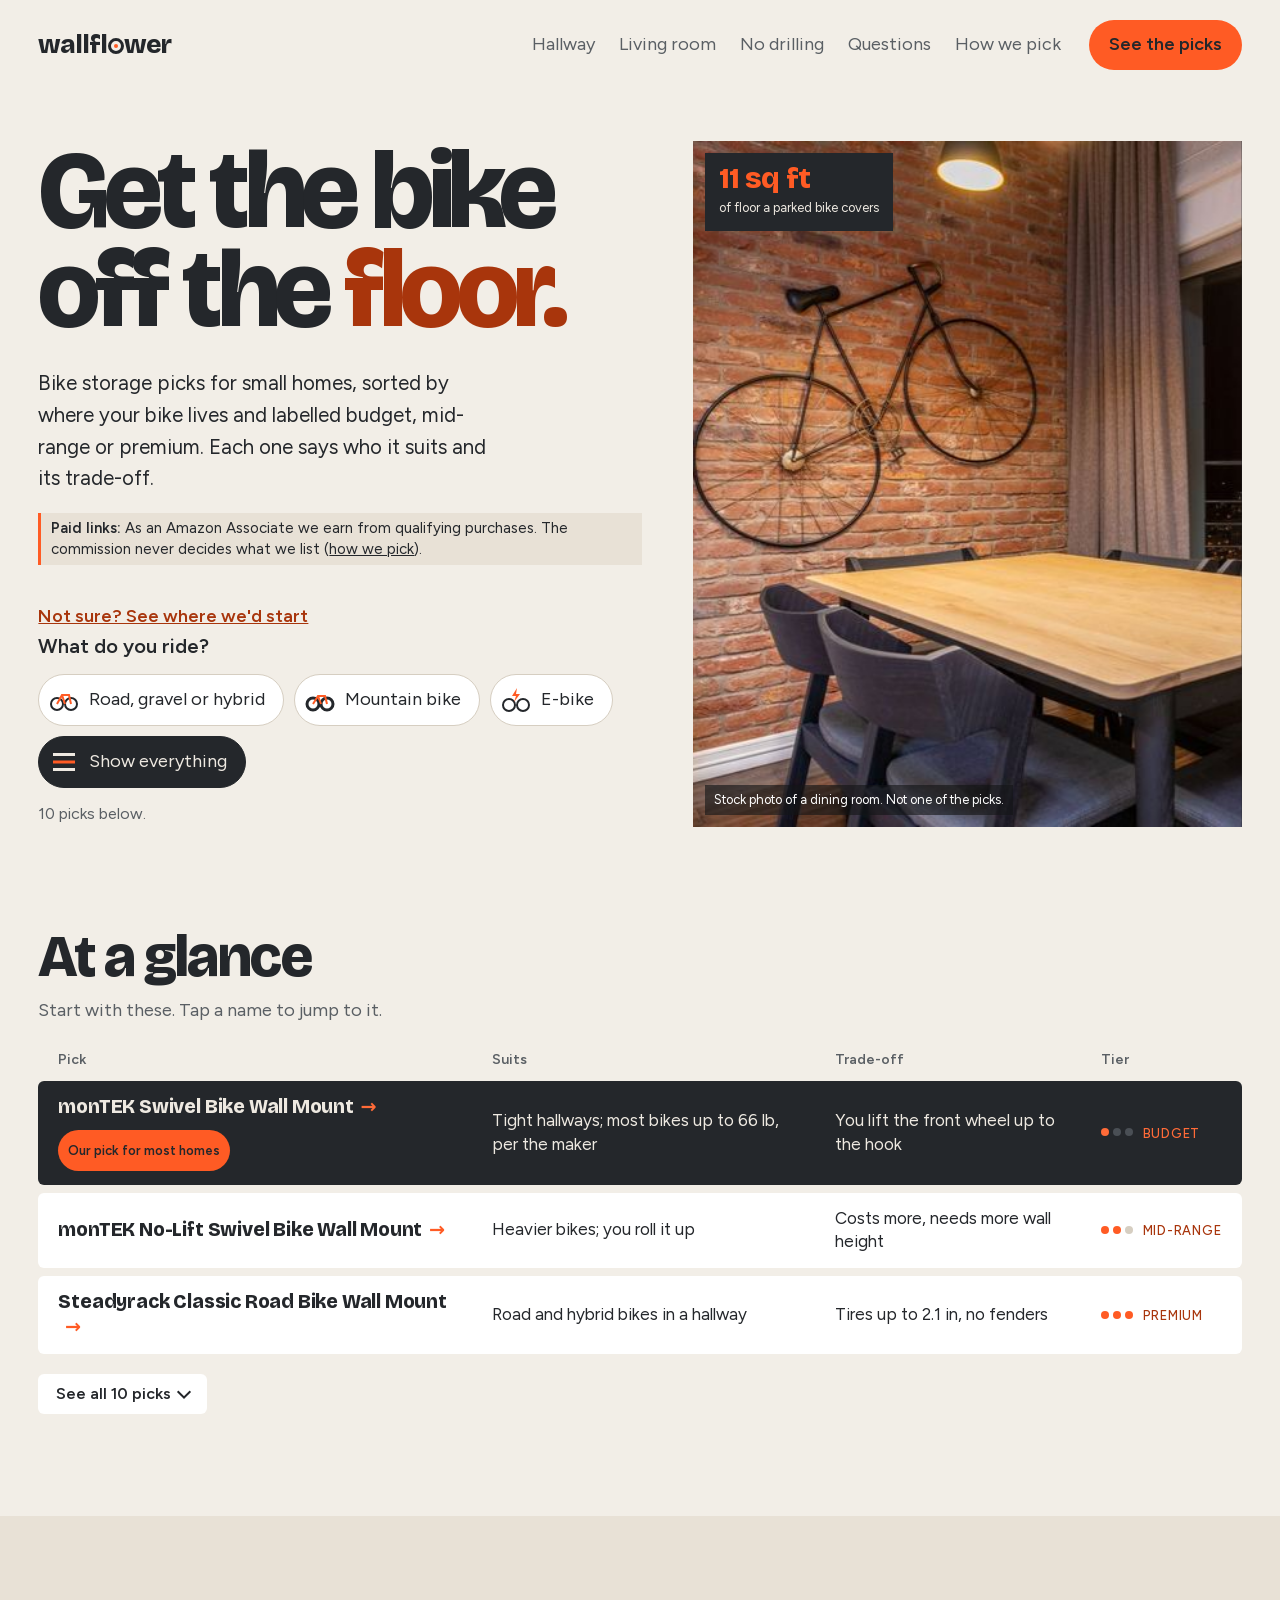
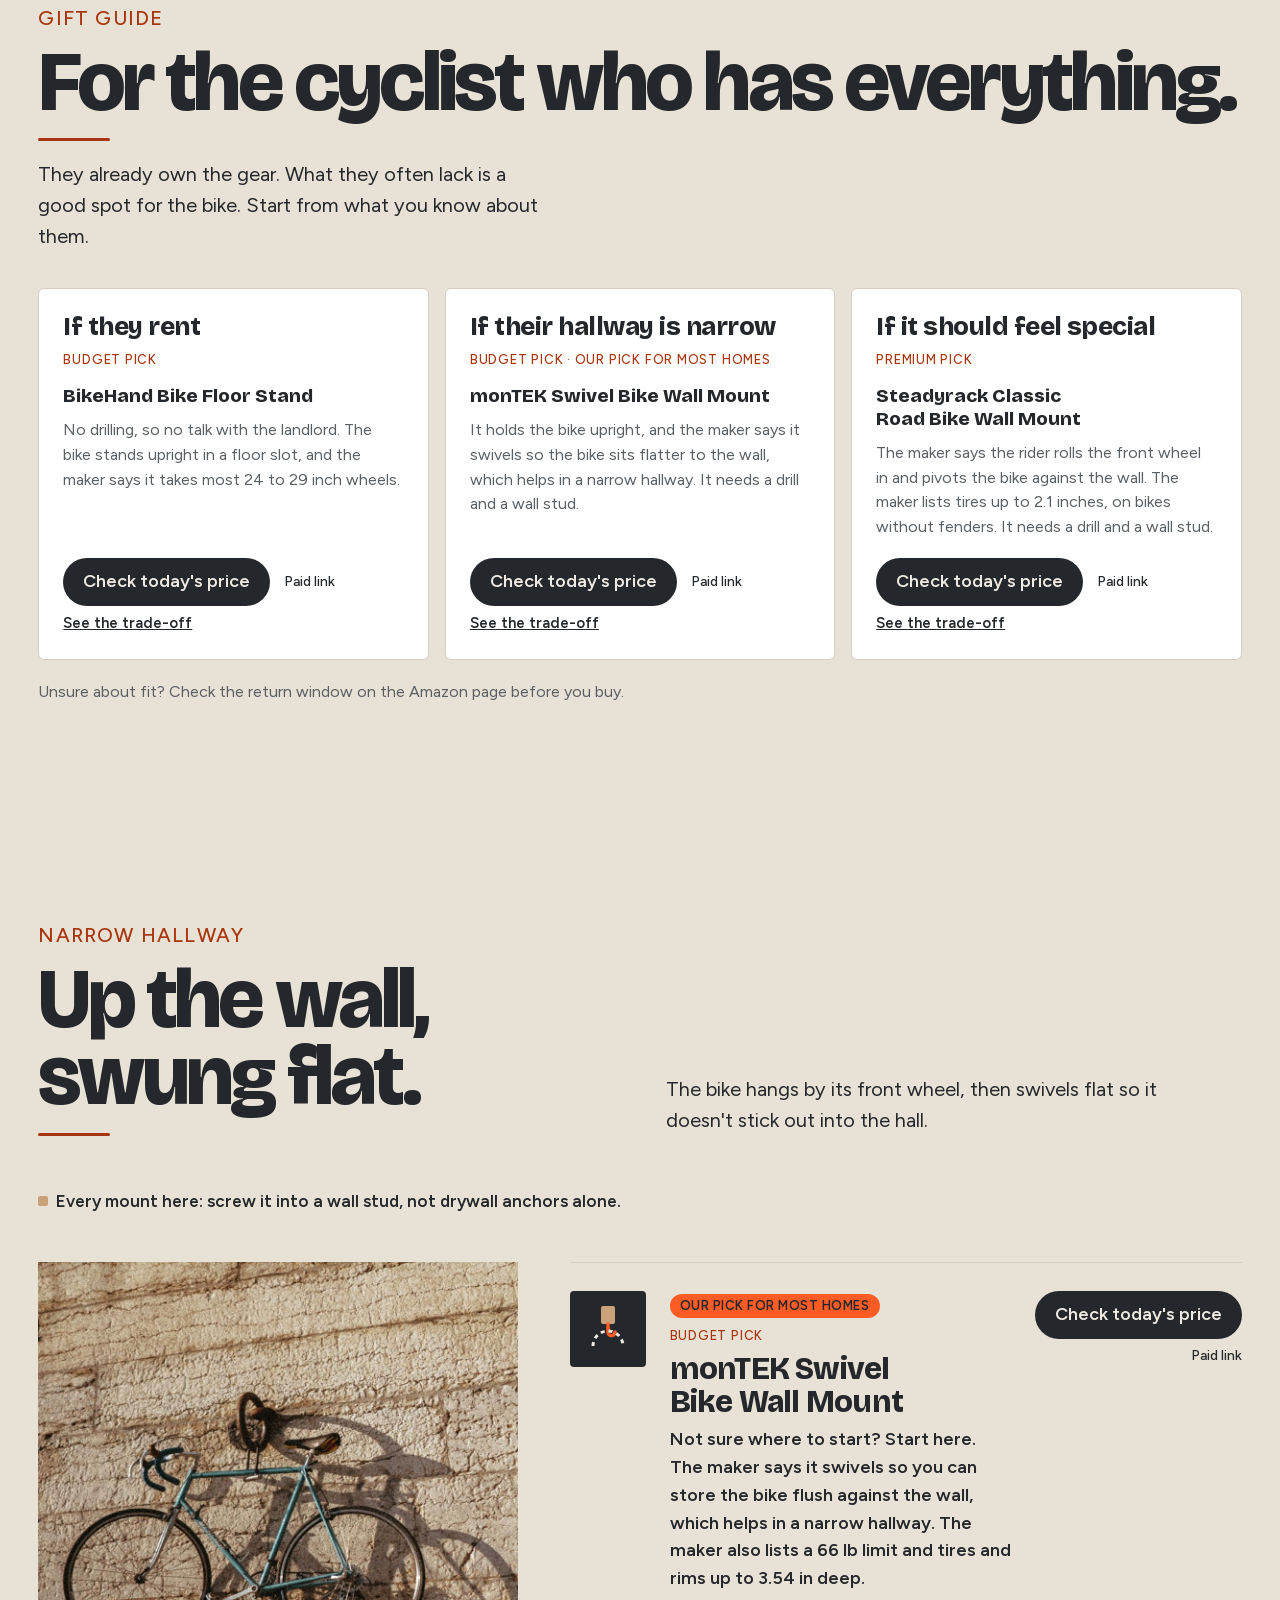
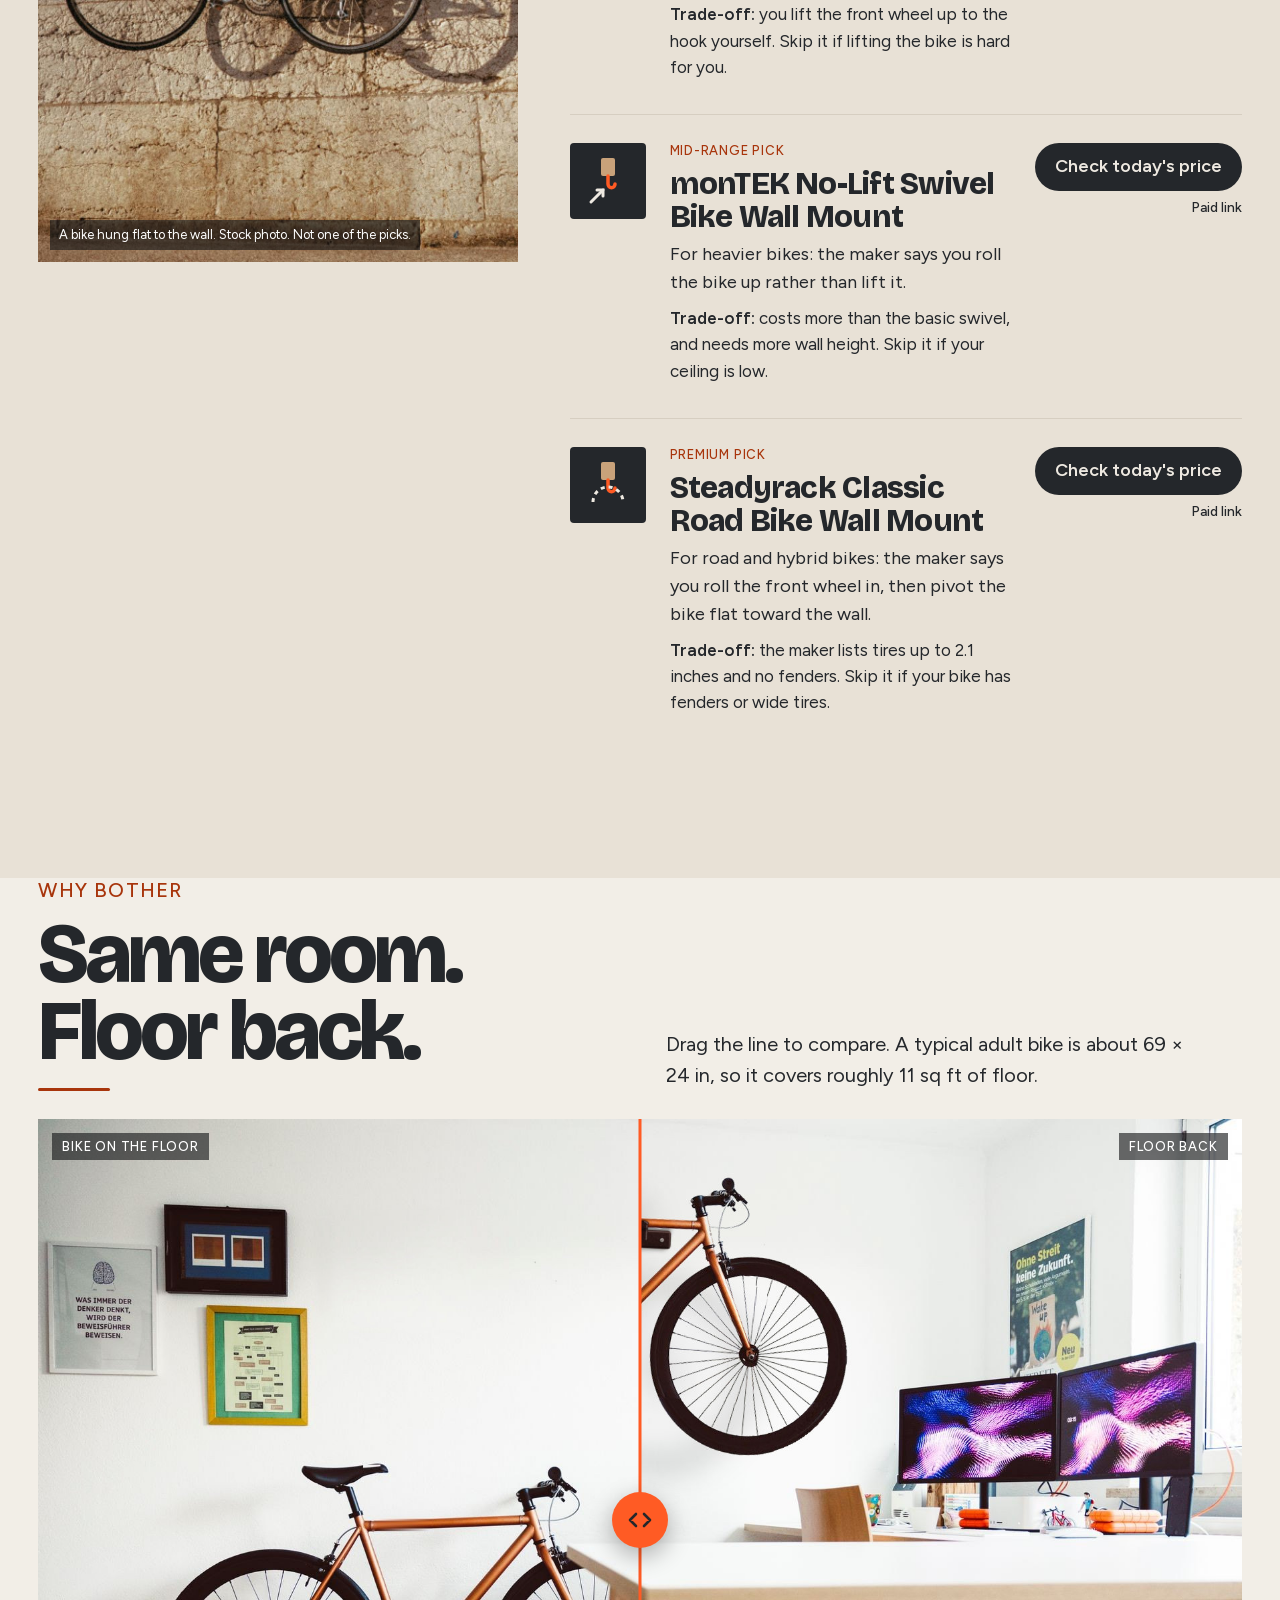
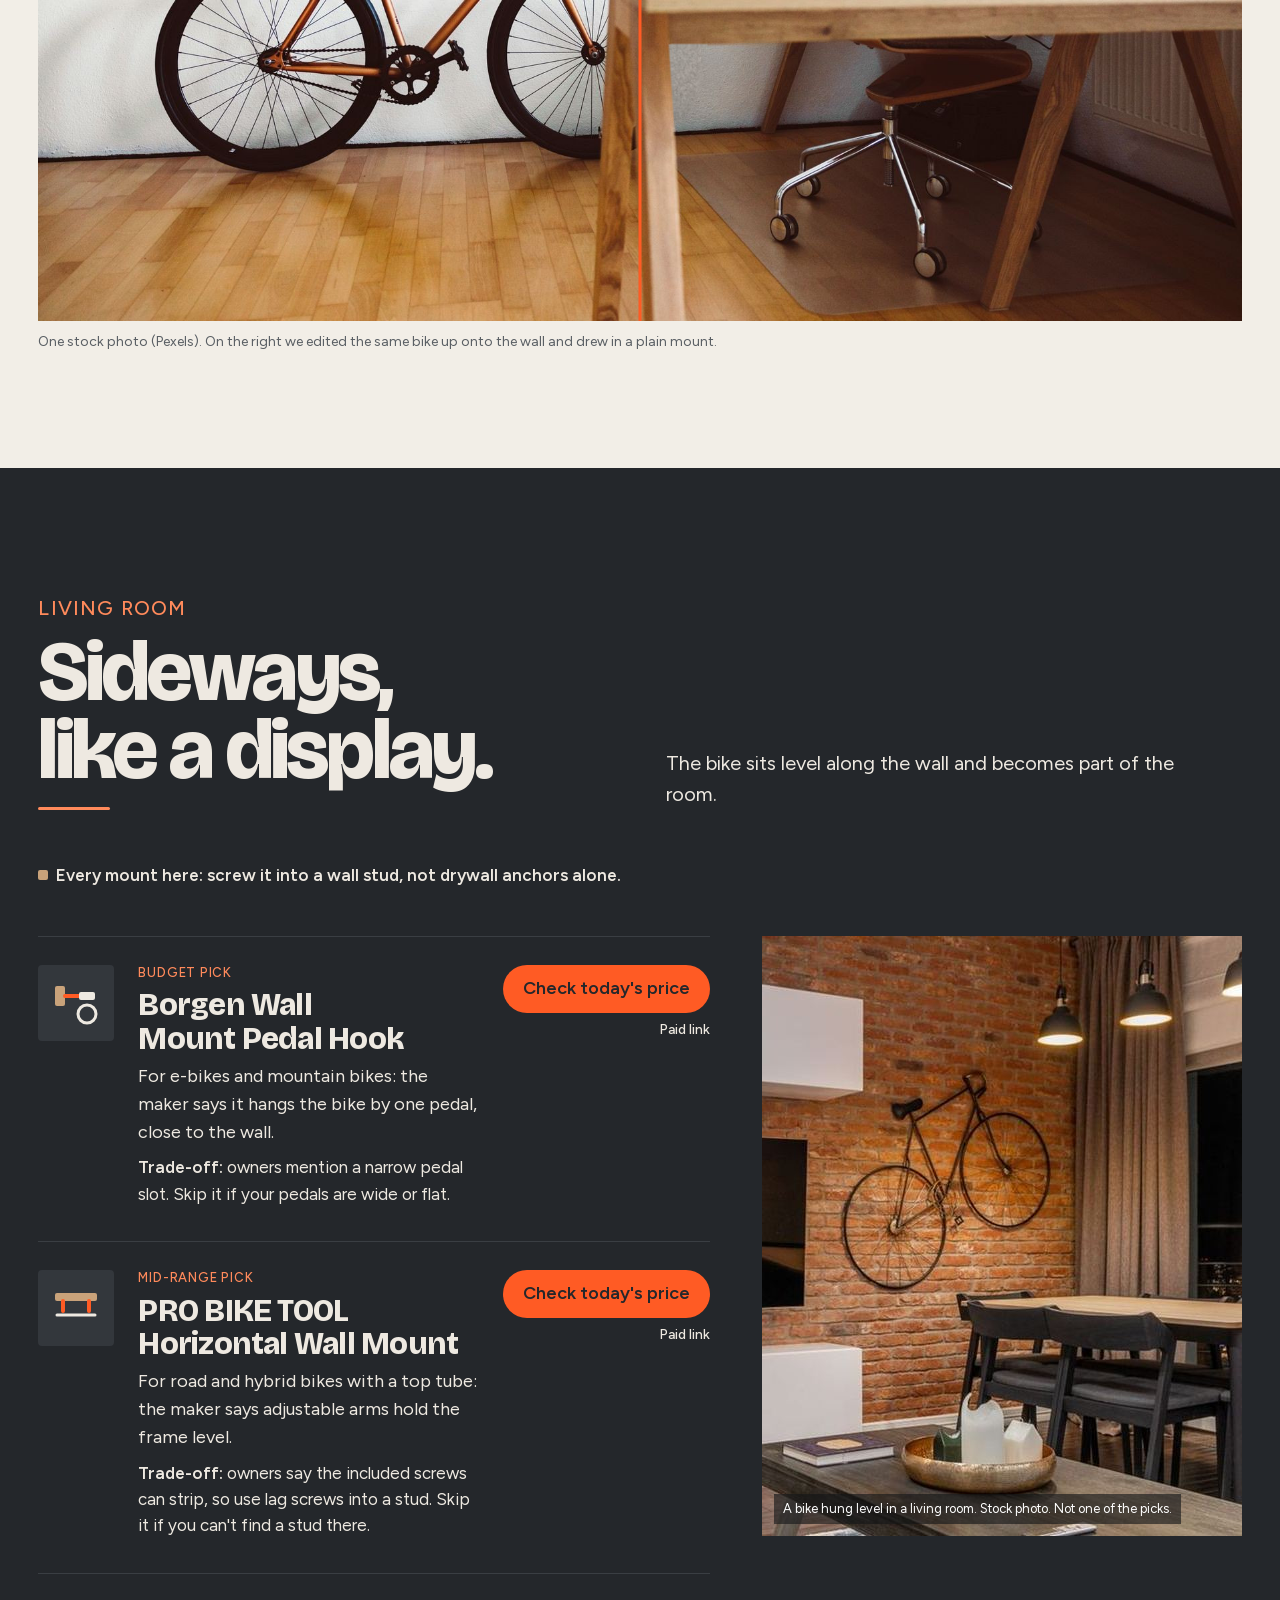
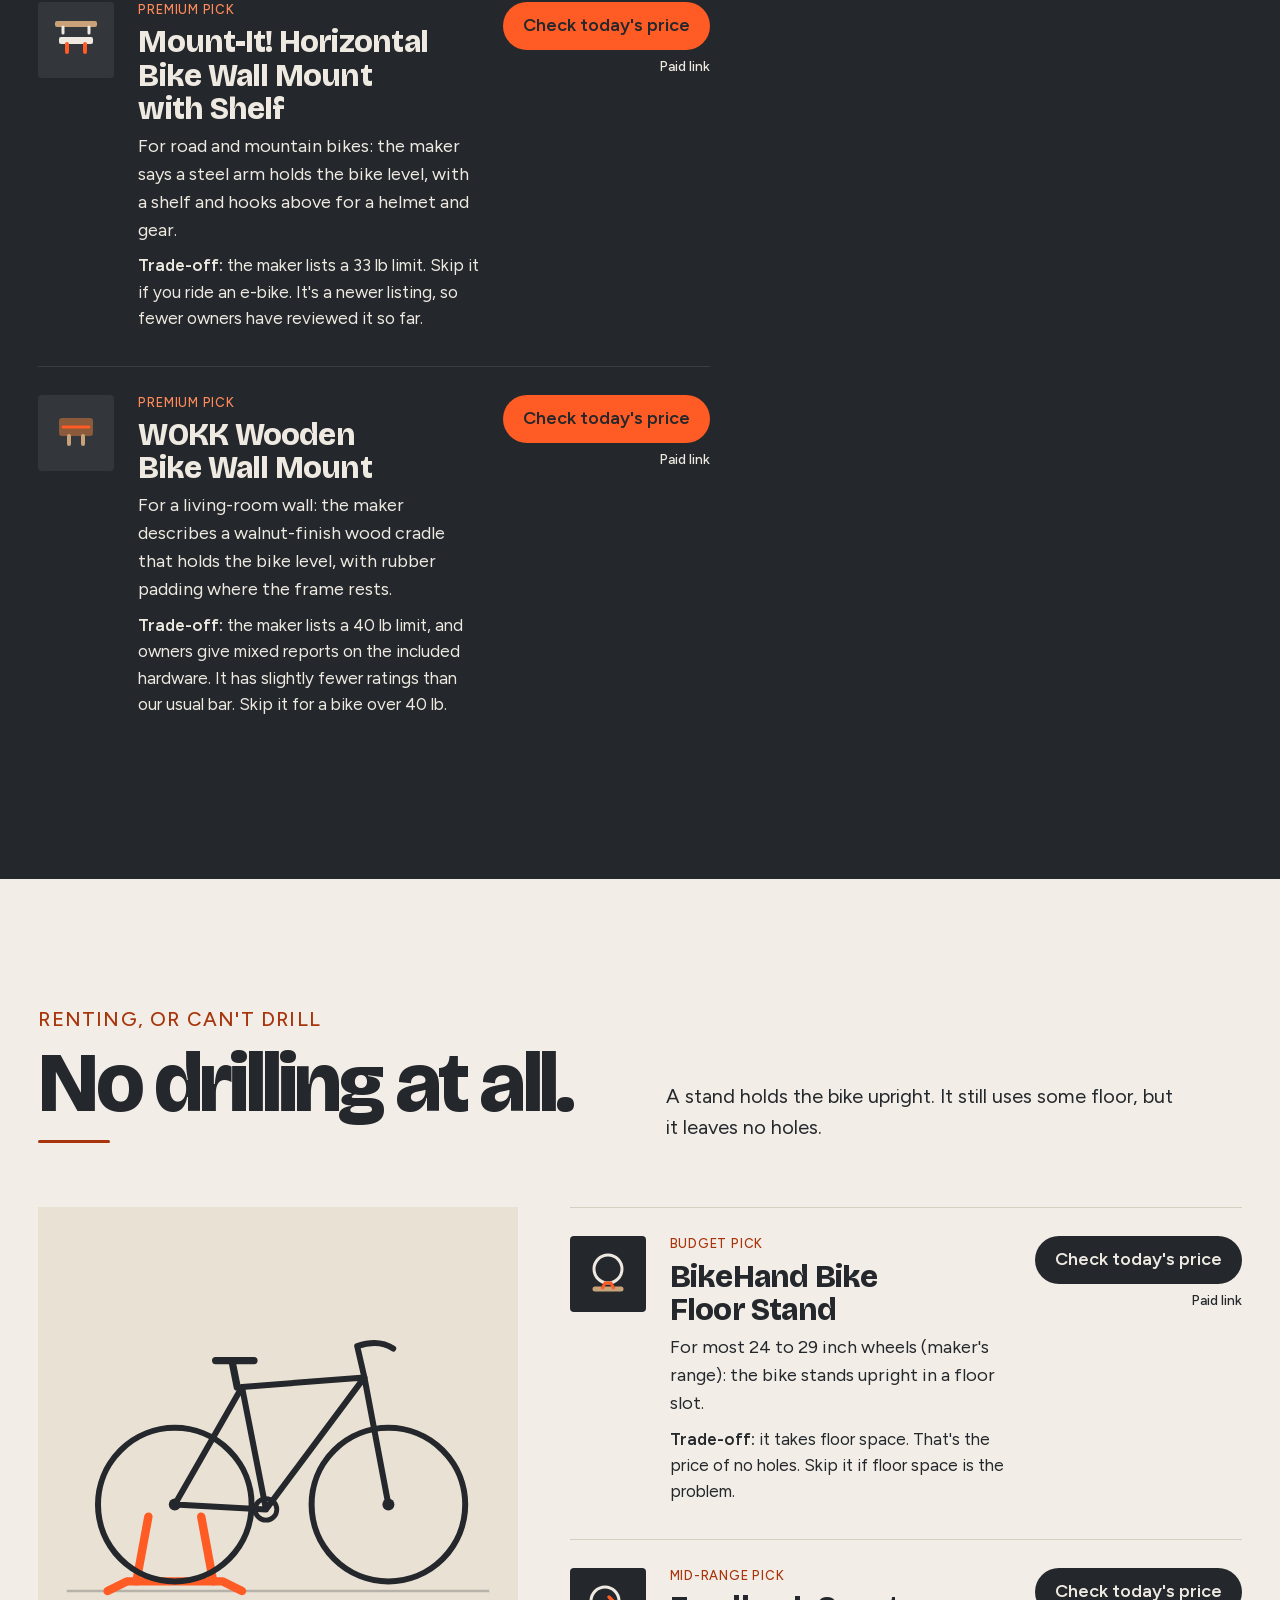
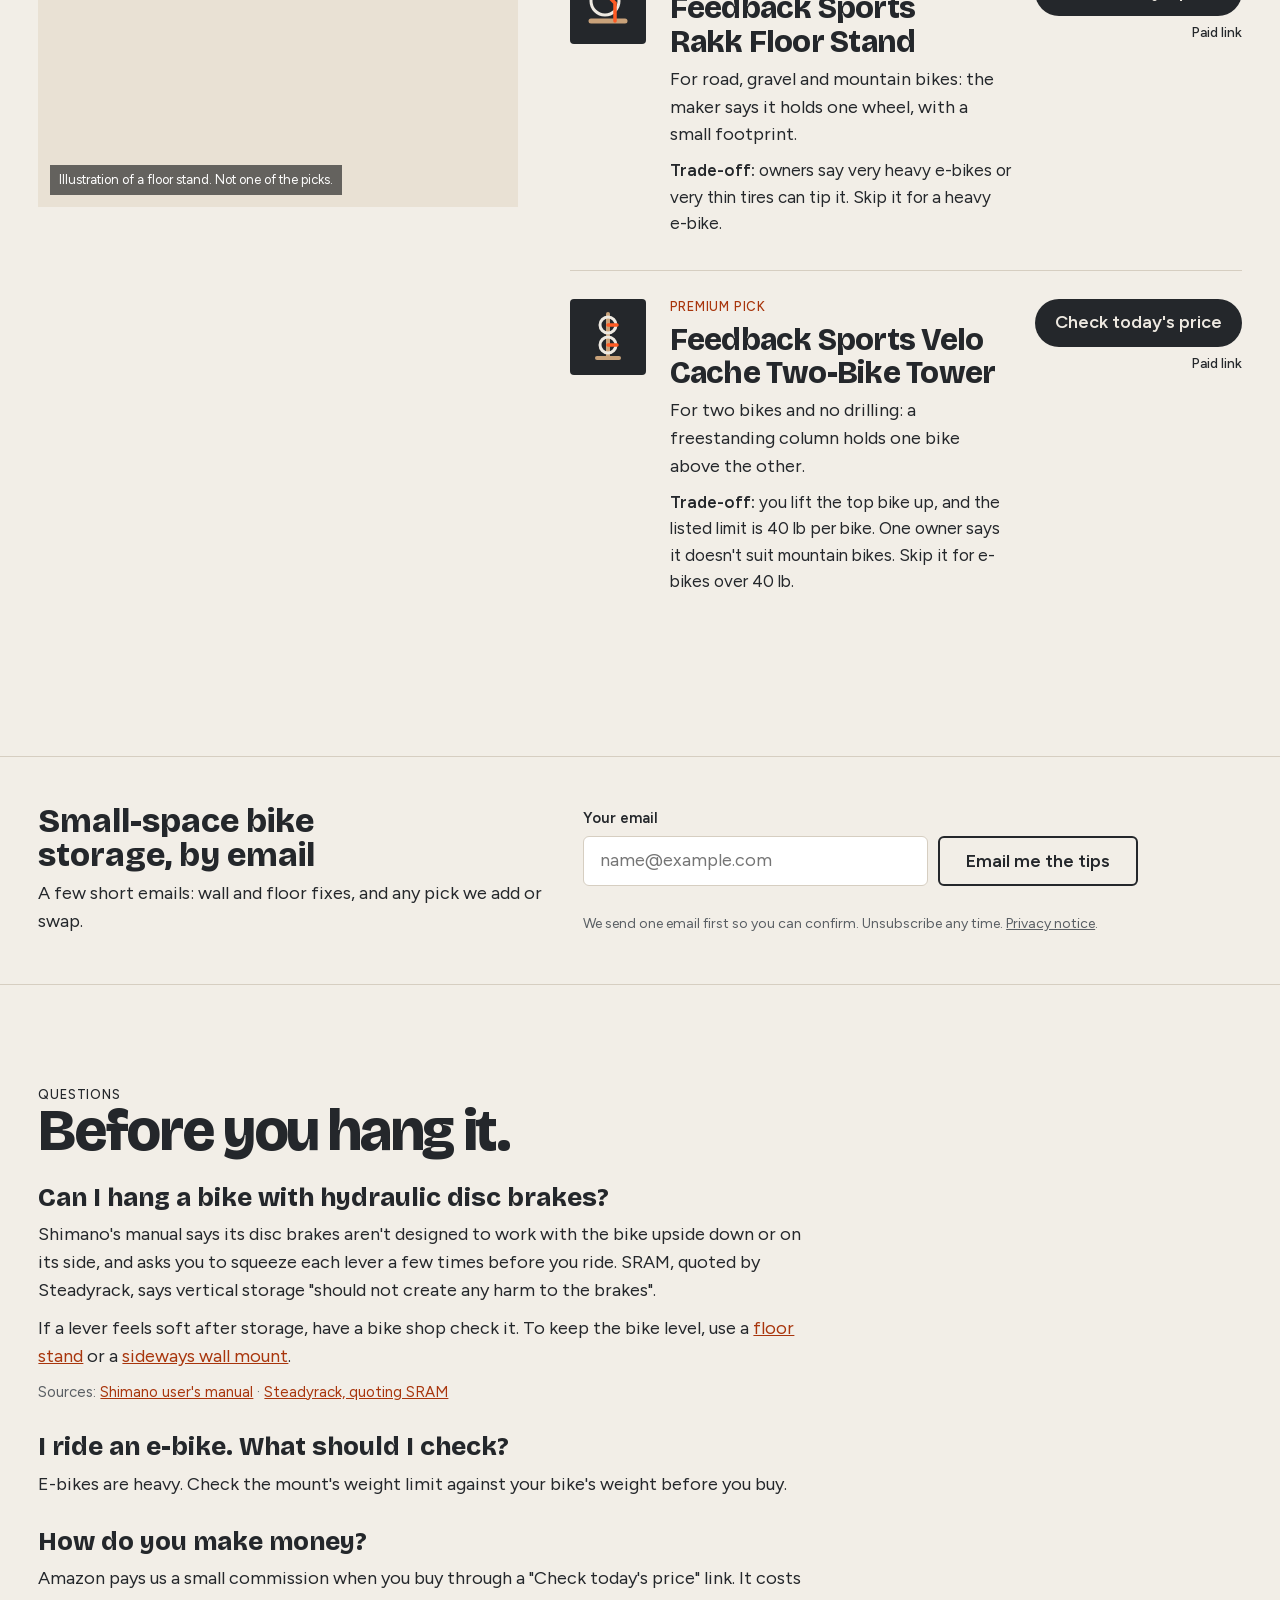
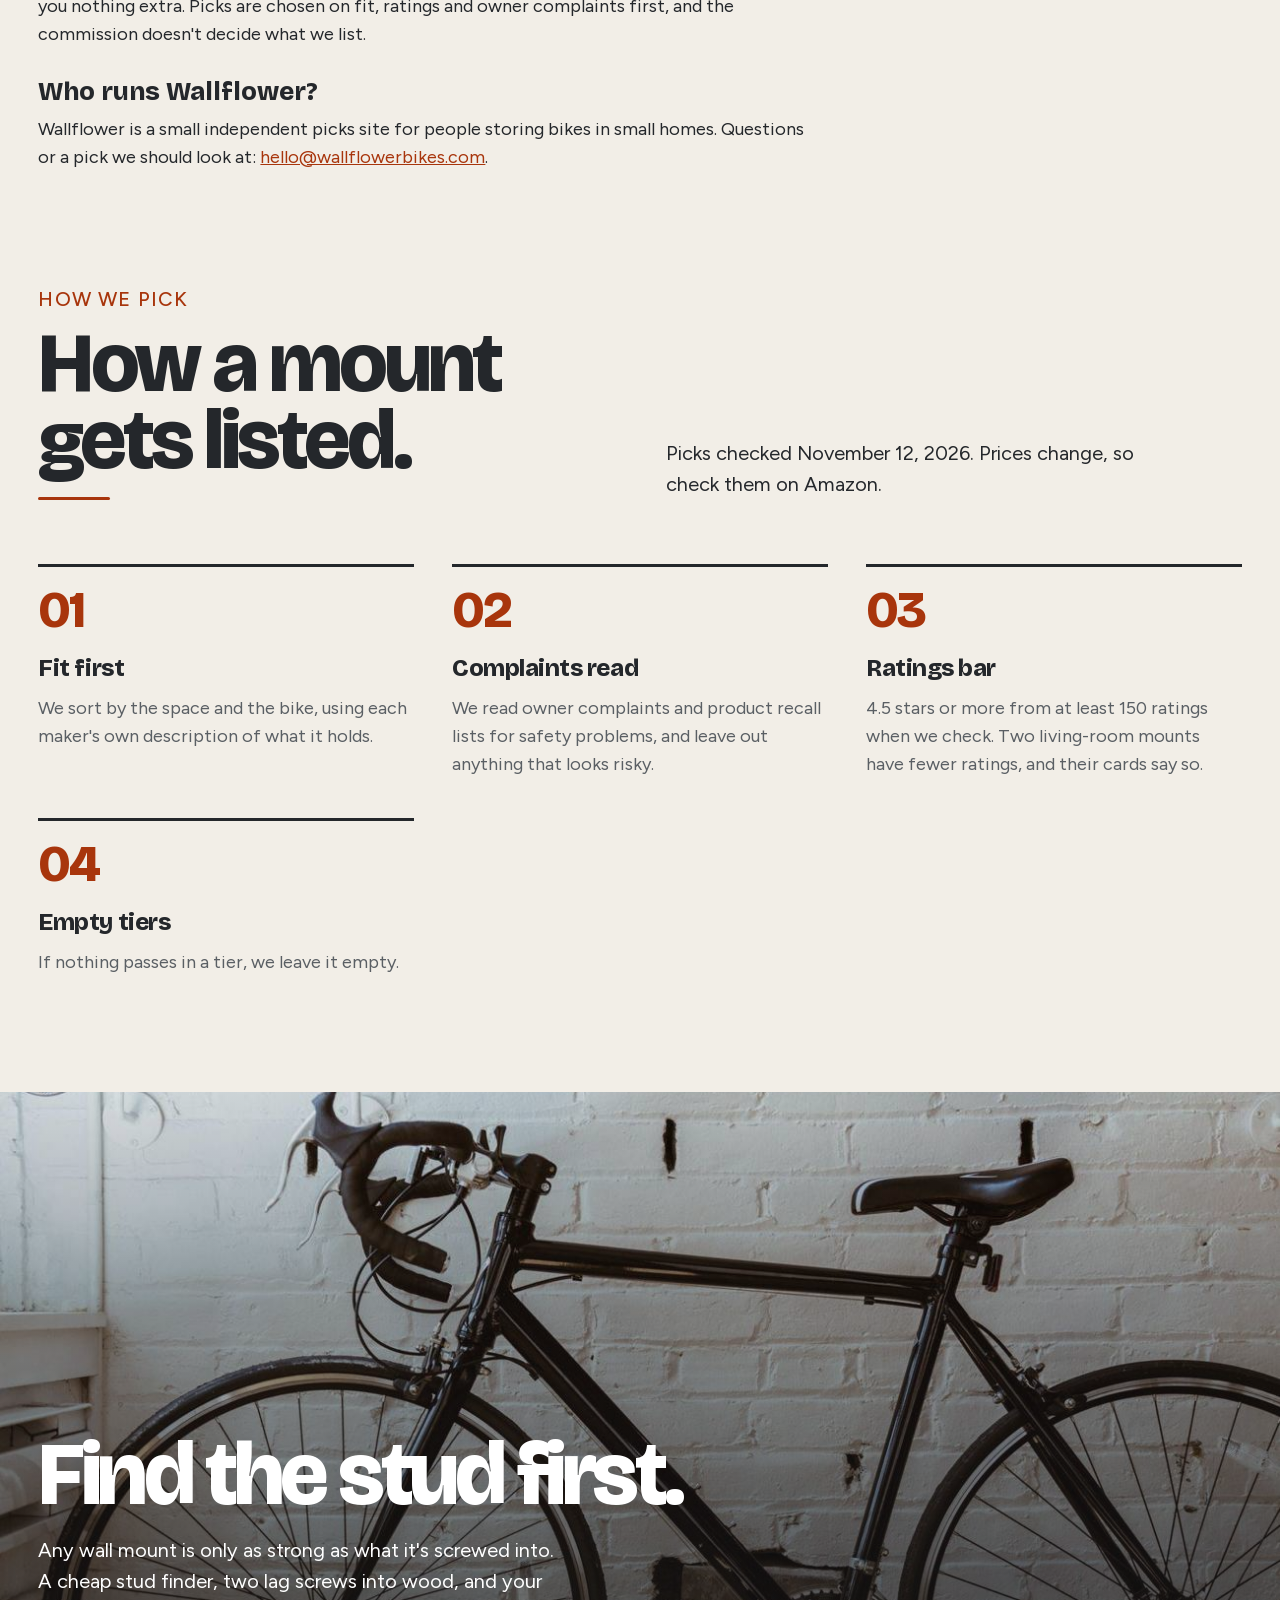
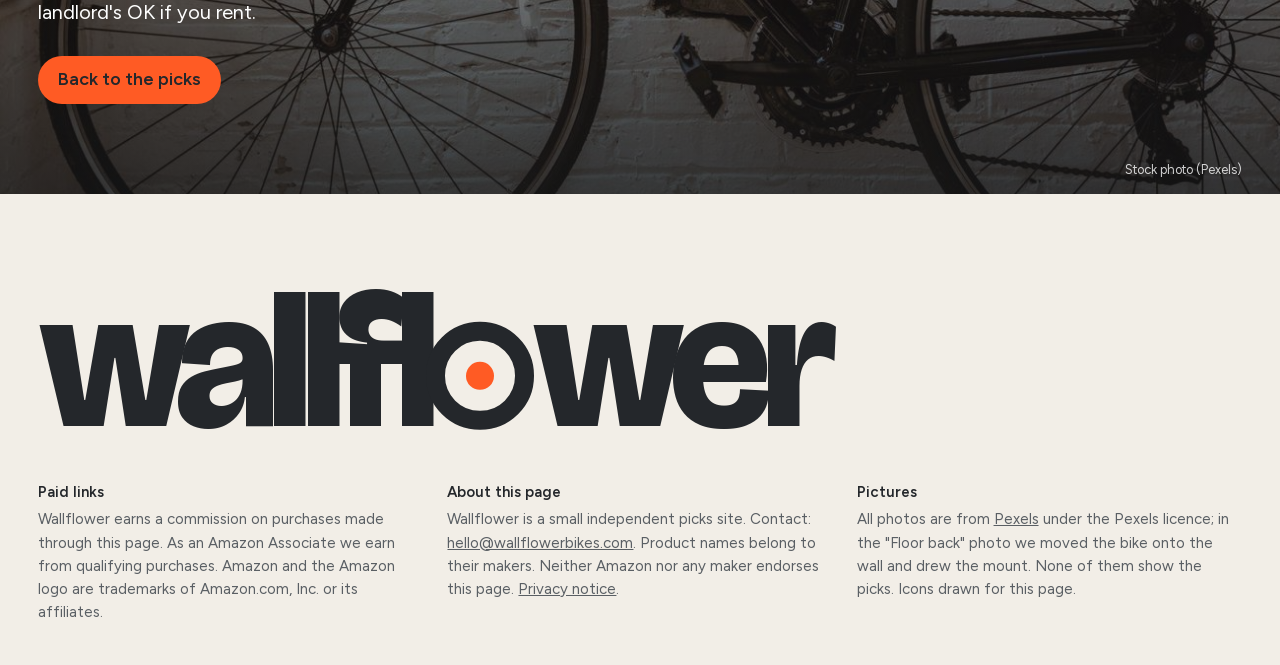
==== picks/index.html @ 914bd670 "Picks page slider: wall photo URL carries ?v=3 so browsers fetch the new file Co-Authored-By: Claude" ====
<!doctype html>
<html lang="en">
<head>
<meta charset="utf-8">
<meta name="viewport" content="width=device-width,initial-scale=1,viewport-fit=cover">
<title>Bike storage picks · Wallflower</title>
<meta name="description" content="Bike storage picks for small homes: wall mounts and floor stands sorted by where your bike lives, with a budget, mid-range and premium pick. Paid links.">
<meta property="og:title" content="Bike storage picks · Wallflower">
<meta property="og:description" content="Get the bike off the floor. Wall mounts and floor stands for small homes. Paid links.">
<link href="../assets/fonts/fonts.css" rel="stylesheet">
<style>
:root{
  --plaster:#F2EEE7;--plaster-2:#E8E1D6;--oak:#C9A27A;--graphite:#24272B;--graphite-2:#2E3236;--orange:#FF5B24;--orange-ink:#A8350C;
  --bg:var(--plaster);--fg:var(--graphite);--fg-2:#5A5F64;--line:#D6CEC1;--chip:#FFFFFF;--accent-text:var(--orange-ink);
  --m:clamp(16px,3vw,40px);
  --display:"Bricolage Grotesque",system-ui,sans-serif;--sans:"Figtree",system-ui,-apple-system,"Segoe UI",sans-serif;--mono:"Figtree",system-ui,sans-serif;
}
@media (prefers-color-scheme:dark){:root:not([data-theme="light"]){--bg:#1C1E21;--fg:#EEE9E1;--fg-2:#AEB0AE;--line:#3A3E43;--chip:#2A2D31;--plaster-2:#24272B;--accent-text:#FF6B38}}
:root[data-theme="dark"]{--bg:#1C1E21;--fg:#EEE9E1;--fg-2:#AEB0AE;--line:#3A3E43;--chip:#2A2D31;--plaster-2:#24272B;--accent-text:#FF6B38}
*{box-sizing:border-box}
html{scroll-behavior:smooth;-webkit-text-size-adjust:100%}
body{margin:0;background:var(--bg);color:var(--fg);font:400 18px/1.55 var(--sans);-webkit-font-smoothing:antialiased;overflow-x:hidden}
a{color:inherit}
img{display:block;max-width:100%}
h1,h2,h3{font-family:var(--display);font-weight:800;margin:0;text-wrap:balance}
p{margin:0}
.label{font:500 13px/1.2 var(--mono);letter-spacing:.06em;text-transform:uppercase}
.skip{position:absolute;left:-999px;top:8px;background:var(--orange);color:var(--graphite);padding:10px 14px;z-index:50}
.skip:focus{left:8px}
:focus-visible{outline:3px solid var(--orange);outline-offset:3px}

/* bar */
.bar{display:flex;align-items:center;gap:28px;padding:20px var(--m)}
.mark{font:800 26px/1 var(--display);letter-spacing:-.04em;text-decoration:none;display:inline-flex;align-items:center}
.mark .hub{display:inline-block;width:.62em;height:.62em;border-radius:50%;border:.12em solid currentColor;position:relative;margin:0 .02em;transform:translateY(.04em)}
.mark .hub::after{content:"";position:absolute;inset:30%;border-radius:50%;background:var(--orange)}
.bar nav{display:flex;gap:24px;margin-left:auto}
.bar nav a{text-decoration:none;color:var(--fg-2)}
.bar nav a:hover{color:var(--fg)}
.act{background:var(--orange);color:var(--graphite);text-decoration:none;font-weight:600;padding:11px 20px;border-radius:999px;transition:transform .2s}
.act:hover{transform:translateY(-2px)}
@media (max-width:820px){.bar nav{display:none}.act{margin-left:auto}}

/* hero */
.hero{display:grid;grid-template-columns:1.1fr 1fr;gap:clamp(24px,4vw,72px);align-items:end;padding:clamp(20px,4vw,56px) var(--m) clamp(64px,8vw,120px)}
.hero h1{font-size:clamp(54px,8.6vw,140px);line-height:.9;letter-spacing:-.05em;margin:0 0 28px}
.hero h1 span{display:block}
.hero h1 em{font-style:normal;color:var(--accent-text)}
.lede{font-size:clamp(19px,1.6vw,23px);max-width:36ch;margin-bottom:18px}
.paid{display:inline-block;font-size:13px;line-height:1.4;background:var(--plaster-2);padding:5px 10px;border-left:3px solid var(--orange);margin-bottom:28px}
.photo{position:relative;margin:0;overflow:hidden;background:var(--graphite)}
.photo img{width:100%;height:100%;object-fit:cover}
.photo figcaption{position:absolute;left:12px;bottom:12px;right:12px;font-size:13px;color:#fff;background:rgba(20,22,24,.62);padding:5px 9px;width:max-content;max-width:calc(100% - 24px)}
.hero .photo{aspect-ratio:4/5}.hero .photo img{object-position:16% 40%}
@media (max-width:880px){.hero .photo .tag{left:auto!important;right:12px}.hero .photo img{object-position:8% 40%}}
.hero .photo img{transform:scale(1.08);transition:transform 1.6s cubic-bezier(.2,.8,.2,1)}
.hero .photo.in img{transform:scale(1)}
.tag{position:absolute;left:12px;top:12px;background:var(--graphite);color:#EEE9E1;padding:10px 14px}
.tag b{display:block;font:800 30px/1 var(--display);color:var(--orange);letter-spacing:-.03em}
.tag span{font-size:13px}
@media (max-width:880px){.hero{grid-template-columns:1fr}.hero .photo{aspect-ratio:4/3;order:-1;margin-inline:calc(var(--m)*-1)}}

/* picker */
fieldset.picker{border:0;margin:0;padding:0}
.picker legend{font-size:20px;font-weight:600;margin-bottom:12px;padding:0}
.rides{display:flex;flex-wrap:wrap;gap:10px}
.rides input{position:absolute;opacity:0;pointer-events:none}
.rides label{display:flex;align-items:center;gap:10px;cursor:pointer;background:var(--chip);color:var(--fg);padding:10px 18px 10px 10px;border-radius:999px;border:1px solid var(--line);min-height:48px;transition:background .2s,color .2s,transform .2s;user-select:none}
.rides label:hover{transform:translateY(-2px)}
.rides svg{width:30px;height:30px;flex:none}
.rides input:checked+label{background:var(--graphite);color:#EEE9E1;border-color:var(--graphite)}
.rides input:focus-visible+label{outline:3px solid var(--orange);outline-offset:3px}
.count{margin-top:14px;color:var(--fg-2);font-size:16px;min-height:1.5em}

/* compare */
.compare{padding:0 var(--m) clamp(72px,9vw,140px)}
.compare .gh{margin-bottom:28px}
.cmp{position:relative;aspect-ratio:3/2;overflow:hidden;background:#000;--x:50%;touch-action:pan-y}
.cmp img{position:absolute;inset:0;width:100%;height:100%;object-fit:cover}
.cmp .after{clip-path:inset(0 0 0 var(--x))}
.cmp .line{position:absolute;top:0;bottom:0;left:var(--x);width:3px;background:var(--orange);transform:translateX(-50%);pointer-events:none}
.cmp .knob{position:absolute;top:50%;left:var(--x);width:56px;height:56px;border-radius:50%;background:var(--orange);transform:translate(-50%,-50%);display:grid;place-items:center;pointer-events:none;box-shadow:0 8px 24px rgba(0,0,0,.3)}
.cmp .knob svg{width:28px;height:28px}
.cmp input{position:absolute;inset:0;width:100%;height:100%;opacity:0;cursor:ew-resize;margin:0}
.cmp input:focus-visible~.knob{outline:3px solid #fff;outline-offset:3px}
.cmp .side{position:absolute;top:14px;font:500 13px/1 var(--mono);text-transform:uppercase;letter-spacing:.06em;background:rgba(20,22,24,.62);color:#fff;padding:7px 10px;pointer-events:none;transition:opacity .15s}
.cmp .s1{left:14px}.cmp .s2{right:14px}
.note{font-size:14px;color:var(--fg-2);margin-top:10px}
@media (max-width:640px){.cmp{aspect-ratio:4/5}.cmp img{object-position:28% 50%}}

/* groups */
section.group{padding:clamp(72px,10vw,150px) var(--m)}
.g-hall{background:var(--plaster-2)}
.g-wall{background:var(--graphite);color:#EEE9E1}
.g-wall .label,.g-wall .tier{color:var(--orange)}
.gh{display:grid;grid-template-columns:1fr 1fr;gap:clamp(20px,4vw,64px);align-items:end;margin-bottom:clamp(36px,5vw,72px)}
.gh .label{color:var(--accent-text);margin-bottom:14px}
.gh h2{font-size:clamp(44px,6.6vw,104px);line-height:.92;letter-spacing:-.045em}
.gh p{max-width:40ch;font-size:20px}
.split{display:grid;grid-template-columns:5fr 7fr;gap:clamp(24px,4vw,64px);align-items:start}
.flip .split{grid-template-columns:7fr 5fr}
.split .photo{position:sticky;top:24px;aspect-ratio:4/5}
@media (max-width:880px){.gh,.split,.flip .split{grid-template-columns:1fr}.split .photo{position:relative;top:auto;aspect-ratio:16/10}.flip .split .photo{order:-1}}

.picks{list-style:none;margin:0;padding:0}
.pick{display:grid;grid-template-columns:76px 1fr auto;gap:6px 24px;align-items:start;padding:28px 0;border-top:1px solid var(--line);transition:opacity .35s,transform .35s}
.g-wall .pick{border-color:#3A3E43}
.pick .ic{width:76px;height:76px;background:var(--graphite);display:grid;place-items:center;border-radius:4px}
.g-wall .pick .ic{background:#33373C}
.pick .ic svg{width:54px;height:54px}
.tier{display:block;font:500 13px/1.2 var(--mono);letter-spacing:.06em;text-transform:uppercase;color:var(--accent-text);margin-bottom:8px}
.pick h3{font-size:clamp(24px,2.4vw,32px);line-height:1.08;letter-spacing:-.025em;margin-bottom:8px}
.pick .why{max-width:54ch}
.pick .give{max-width:54ch;margin-top:8px;font-size:16px;color:var(--fg-2)}
.g-wall .pick .give{color:#B9BBB9}
p.stud-sec{margin:-12px 0 clamp(28px,4vw,48px);font-size:17px!important}
.pick .stud,.stud-sec{margin-top:10px;font-size:15px;font-weight:600;display:flex;gap:8px;align-items:center}
.pick .stud::before,.stud-sec::before{content:"";width:10px;height:10px;background:var(--oak);border-radius:2px;flex:none}
.pick .buy{grid-column:3;grid-row:1/span 2;display:flex;flex-direction:column;align-items:flex-end;gap:6px}
.btn{display:inline-flex;align-items:center;min-height:48px;text-decoration:none;font-weight:600;padding:0 20px;border-radius:999px;white-space:nowrap;background:var(--graphite);color:#EEE9E1;transition:transform .2s,background .2s}
.g-wall .btn{background:var(--orange);color:var(--graphite)}
.btn:hover{transform:translateY(-2px)}
.paidtag{font-size:14px;color:var(--fg-2)}
.g-wall .paidtag{color:#B9BBB9}
.pick.off{opacity:.18;transform:translateX(12px)}
.pick.off .btn{pointer-events:none}
.pick.none{grid-template-columns:76px 1fr}
.pick.none .ic{background:transparent;border:1px dashed var(--line)}
.g-wall .pick.none .ic{border-color:#4A4F55}
.pick.none p{color:var(--fg-2)}
.g-wall .pick.none p{color:#B9BBB9}
@media (max-width:640px){.pick,.pick.none{grid-template-columns:56px 1fr}.pick .ic{width:56px;height:56px}.pick .ic svg{width:40px;height:40px}.pick .buy{grid-column:2;grid-row:auto;align-items:flex-start;margin-top:12px}.pick.off{display:none}}
@media (prefers-color-scheme:dark){:root:not([data-theme="light"]) .btn{background:var(--orange);color:var(--graphite)}:root:not([data-theme="light"]) .g-wall{background:#121315}:root:not([data-theme="light"]) .pick .ic{background:#33373C}}

/* how */
.how{padding:clamp(72px,9vw,140px) var(--m)}
.steps{list-style:none;margin:0;padding:0;display:grid;grid-template-columns:repeat(3,1fr);gap:clamp(20px,3vw,40px);counter-reset:s}
.steps li{border-top:3px solid var(--fg);padding-top:18px;counter-increment:s}
.steps li::before{content:"0" counter(s);display:block;font:800 clamp(40px,4vw,60px)/1 var(--display);color:var(--accent-text);letter-spacing:-.04em;margin-bottom:14px}
.steps h3{font-size:24px;letter-spacing:-.02em;margin-bottom:8px}
.steps p{color:var(--fg-2)}
@media (max-width:820px){.steps{grid-template-columns:1fr}}

/* close */
.close{position:relative;min-height:78vh;display:flex;align-items:flex-end;overflow:hidden;color:#fff}
.close img{position:absolute;inset:0;width:100%;height:100%;object-fit:cover}
.close .scrim{position:absolute;inset:0;background:linear-gradient(180deg,rgba(20,22,24,.1),rgba(20,22,24,.78))}
.close .inner{position:relative;padding:clamp(48px,7vw,112px) var(--m);max-width:960px}
.close h2{font-size:clamp(46px,7vw,112px);line-height:.9;letter-spacing:-.05em;margin-bottom:20px}
.close p{font-size:20px;margin-bottom:28px;max-width:40ch}
.close .btn{background:var(--orange);color:var(--graphite)}
.close small{position:absolute;right:var(--m);bottom:14px;font-size:13px;opacity:.8}

footer{padding:clamp(56px,7vw,96px) var(--m) 40px}
footer .name{font:800 clamp(64px,15vw,250px)/.82 var(--display);letter-spacing:-.06em;margin:0 0 40px}
footer .name .hub{display:inline-block;width:.56em;height:.56em;border-radius:50%;border:.1em solid currentColor;position:relative;margin:0 -.01em;transform:translateY(.02em)}
footer .name .hub::after{content:"";position:absolute;inset:30%;border-radius:50%;background:var(--orange)}
footer .cols{display:grid;grid-template-columns:repeat(3,1fr);gap:24px;font-size:15px;color:var(--fg-2)}
footer strong{color:var(--fg);font-weight:600;display:block;margin-bottom:4px}
@media (max-width:820px){footer .cols{grid-template-columns:1fr}}

/* motion */
.rise{transition:opacity .6s cubic-bezier(.2,.8,.2,1),transform .6s cubic-bezier(.2,.8,.2,1)}
.js .rise:not(.in){opacity:0;transform:translateY(24px)}
.hero h1 span{transition:opacity .7s,transform .7s cubic-bezier(.2,.8,.2,1)}
.js .hero h1:not(.in) span{opacity:0;transform:translateY(44px)}
.hero h1 span:nth-child(2){transition-delay:.1s}
@media (prefers-reduced-motion:reduce){*{transition:none!important;scroll-behavior:auto!important}.js .rise:not(.in),.js .hero h1:not(.in) span{opacity:1;transform:none}.hero .photo img{transform:none}}
.su{background:var(--plaster-2);padding:clamp(48px,7vw,96px) var(--m)}.su .su-in{max-width:760px}.su h2{font-size:clamp(34px,4.6vw,60px);line-height:1;margin:10px 0 16px}.su p{max-width:52ch;margin:0 0 20px}.su label{display:block;font-weight:600;margin-bottom:8px}.su-row{display:flex;gap:10px;flex-wrap:wrap}.su input[type=email]{flex:1 1 260px;min-height:56px;border:1px solid var(--line);border-radius:6px;background:var(--chip);color:var(--fg);font:inherit;padding:0 16px}.su button{min-height:56px;border:0;border-radius:6px;background:var(--orange);color:var(--graphite);font:600 18px/1 var(--sans);padding:0 26px;cursor:pointer}.su button:disabled{opacity:.6}.su input:focus-visible,.su button:focus-visible{outline:3px solid var(--fg);outline-offset:2px}.su .su-small{font-size:15px;color:var(--fg-2);margin:14px 0 0}.su .su-msg{font-weight:600;margin:10px 0 0;min-height:1.5em}.su-done .su-row{display:none}
.su-mid{background:transparent;padding:clamp(28px,4vw,48px) var(--m);border-top:1px solid var(--line);border-bottom:1px solid var(--line)}
.su-mid .su-in{max-width:1100px;display:grid;gap:12px 40px;grid-template-columns:1fr}
@media (min-width:880px){.su-mid .su-in{grid-template-columns:1fr 1.1fr;align-items:center}}
.su-mid h2{font-size:clamp(24px,2.6vw,34px);margin:0 0 8px}.su-mid p{margin:0}.su-mid .su-form p{margin:0}
.su-mid label{font-size:15px;margin-bottom:6px}.su-mid input[type=email],.su-mid button{min-height:50px}
.su-mid button{background:transparent;color:var(--fg);border:2px solid var(--fg)}
.su-mid button:hover{background:var(--fg);color:var(--bg)}
.su-mid .su-small{font-size:14px;margin-top:10px}
.faq .src{font-size:15px;color:var(--fg-2)}
:root{--kbar-bg:var(--graphite);--kbar-fg:#EEE9E1;--kbar-btn:#EEE9E1;--kbar-btn-fg:var(--graphite)}

/* paid-link label: darker and near body size so it reads as clear (site review 2026-11-12) */
.paidtag{font-size:14px;font-weight:500;letter-spacing:0;color:var(--fg)}.g-wall .paidtag{color:#EEE9E1}@media (max-width:640px){.pick .buy{flex-direction:row;align-items:center;gap:10px;flex-wrap:wrap}}
.most-tag{display:inline-block;margin:0 0 10px;padding:4px 10px;border-radius:999px;font:600 13px/1.2 var(--mono);letter-spacing:.04em;text-transform:uppercase;background:var(--orange);color:#24272B}
.most-why{font-weight:600;margin:6px 0}
.start{margin:10px 0 0}.start a{color:var(--accent-text);font-weight:600}
/* at a glance + questions (competitor study, reviewed by marketer + psychology, Sam OK 2026-11-12) */
.glance{padding:0 var(--m) clamp(64px,8vw,120px)}
.glance h2,.faq h2{font-size:clamp(34px,4.6vw,64px);line-height:.95;letter-spacing:-.04em;margin:0 0 12px}
.glance>p{margin:0 0 24px;color:var(--fg-2);max-width:52ch}
/* at a glance v2 (gl-v2): Sam 2026-11-12 "make the at a glance tables look better". Rows become tappable bands, our pick inverted, tier meter, staggered reveal. */
.glance{--gl-row:var(--chip);--gl-row-hi:#FBF8F3;--gl-ink:var(--fg);--gl-muted:var(--fg-2);--gl-acc:var(--orange);--gl-acc-ink:var(--graphite);--gl-top:var(--graphite);--gl-top-ink:#EEE9E1;--gl-top-muted:#AEB0AE;--gl-top-acc:#FF6B38;--gl-off:var(--line);--gl-top-off:#4A4F55;--gl-r:6px;--gl-name:700 clamp(18px,1.5vw,21px)/1.2 var(--display);--gl-name-case:none;--gl-chip-r:999px}
@media (prefers-color-scheme:dark){:root:not([data-theme="light"]) .glance{--gl-row-hi:#32363B;--gl-top:var(--orange);--gl-top-ink:var(--graphite);--gl-top-muted:#3A2A22;--gl-top-acc:var(--graphite);--gl-top-off:#C7451A;--gl-acc:var(--graphite);--gl-acc-ink:var(--orange)}}
:root[data-theme="dark"] .glance{--gl-row-hi:#32363B;--gl-top:var(--orange);--gl-top-ink:var(--graphite);--gl-top-muted:#3A2A22;--gl-top-acc:var(--graphite);--gl-top-off:#C7451A;--gl-acc:var(--graphite);--gl-acc-ink:var(--orange)}
.gl .tier{display:inline;color:var(--accent-text)}.gl tr.gl-top .tier{color:var(--gl-top-acc)}
.gl{width:100%;border-collapse:separate;border-spacing:0 8px;font-size:17px;margin-top:-8px}
.gl th{text-align:left;font-size:14px;font-weight:600;letter-spacing:0;text-transform:none;color:var(--gl-muted);padding:0 20px 2px;border:0;font-family:inherit}
.gl td{position:static;background:var(--gl-row);color:var(--gl-ink);padding:22px 20px;vertical-align:middle;border:0;line-height:1.4;transition:background-color .25s,color .25s}
.gl td:first-child{border-radius:var(--gl-r) 0 0 var(--gl-r);width:36%}
.gl td:last-child{border-radius:0 var(--gl-r) var(--gl-r) 0;white-space:nowrap}
.gl tbody tr{position:relative;transition:transform .35s cubic-bezier(.2,.8,.2,1),opacity .5s cubic-bezier(.2,.8,.2,1)}
.gl tbody tr:hover td{background:var(--gl-row-hi)}
.gl td a{font:var(--gl-name);text-transform:var(--gl-name-case);color:inherit;text-decoration:none;border:0;letter-spacing:-.01em}
.gl td a::before{content:"";position:absolute;inset:0;z-index:1;border-radius:var(--gl-r)}
.gl td a::after{content:"\2192";display:inline-block;margin-left:.35em;color:var(--gl-acc);transition:transform .3s cubic-bezier(.2,.8,.2,1)}
.gl td a:hover{color:inherit}
.gl td a:focus-visible{outline:none}.gl td a:focus-visible::before{outline:3px solid var(--gl-acc);outline-offset:2px}
.gl .gl-most{display:table;white-space:nowrap;margin-top:10px;font-size:13px;font-weight:700;line-height:1;padding:6px 10px;border-radius:var(--gl-chip-r);background:var(--gl-acc);color:var(--gl-acc-ink)}
.gl td[data-l]{color:var(--gl-ink)}
.gl tr.gl-top td{background:var(--gl-top);color:var(--gl-top-ink)}
.gl tr.gl-top:hover td{background:var(--gl-top)}
.gl tr.gl-top td a::after{color:var(--gl-top-acc)}
.gl-m{display:inline-flex;gap:4px;margin-right:10px;vertical-align:middle;position:relative;top:-1px}
.gl-m b{display:block;width:8px;height:8px;border-radius:50%;background:var(--gl-off);transition:transform .45s cubic-bezier(.3,1.6,.5,1),background-color .25s}
.gl-t[data-t="1"] .gl-m b:nth-child(1),.gl-t[data-t="2"] .gl-m b:nth-child(-n+2),.gl-t[data-t="3"] .gl-m b{background:var(--gl-acc)}
.gl tr.gl-top .gl-m b{background:var(--gl-top-off)}
.gl tr.gl-top .gl-t[data-t="1"] .gl-m b:nth-child(1),.gl tr.gl-top .gl-t[data-t="2"] .gl-m b:nth-child(-n+2),.gl tr.gl-top .gl-t[data-t="3"] .gl-m b{background:var(--gl-top-acc)}
.gl tr.off{display:none!important}
@media (hover:hover){.gl tbody tr:hover{transform:translateX(6px)}.gl tbody tr:hover td a::after{transform:translateX(5px)}}
.gl tbody tr:active{transform:scale(.985)}
/* gl-v3 reveal: rise + wipe per row, arrow glides in, dots pop, our-pick chip pops (Sam 2026-11-12 03:51) */
.gl-arm tbody tr{opacity:0;transform:translateY(26px) scale(.985)}
.gl-arm td a::after{opacity:0;transform:translateX(-10px)}
.gl-arm .gl-m b{transform:scale(0)}
.gl-arm .gl-most{opacity:0;transform:scale(.7)}
.gl-arm.gl-in tbody tr{opacity:1;transform:none;transition:opacity .6s cubic-bezier(.16,1,.3,1),transform .8s cubic-bezier(.16,1,.3,1);transition-delay:calc(var(--i,0) * 90ms)}
.gl-arm.gl-in td a::after{opacity:1;transform:none;transition:opacity .4s ease calc(var(--i,0) * 90ms + 520ms),transform .6s cubic-bezier(.16,1,.3,1) calc(var(--i,0) * 90ms + 520ms)}
.gl-arm.gl-in .gl-m b{transform:none;transition:transform .45s cubic-bezier(.3,1.6,.5,1) calc(var(--i,0) * 90ms + 420ms)}
.gl-arm.gl-in .gl-m b:nth-child(2){transition-delay:calc(var(--i,0) * 90ms + 500ms)}
.gl-arm.gl-in .gl-m b:nth-child(3){transition-delay:calc(var(--i,0) * 90ms + 580ms)}
.gl-arm.gl-in .gl-most{opacity:1;transform:none;transition:opacity .3s ease calc(var(--i,0) * 90ms + 700ms),transform .55s cubic-bezier(.3,1.7,.5,1) calc(var(--i,0) * 90ms + 700ms)}
.gl-arm.gl-done td{clip-path:none;transition:background-color .25s,color .25s}
.gl-arm.gl-done tbody tr{transition:transform .35s cubic-bezier(.2,.8,.2,1)}
.gl-arm.gl-done td a::after{transition:transform .3s cubic-bezier(.2,.8,.2,1)}
.gl-arm.gl-done .gl-m b,.gl-arm.gl-done .gl-most{transition:none}
@media (hover:hover){.gl-arm.gl-done tbody tr:hover{transform:translateX(6px)}.gl-arm.gl-done tbody tr:hover td a::after{transform:translateX(5px)}}
.gl-arm.gl-done tbody tr:active{transform:scale(.985)}
@media (max-width:700px){.gl-arm td{clip-path:none!important}.gl-arm tbody tr{clip-path:inset(0 100% 0 0 round var(--gl-r))}.gl-arm.gl-in tbody tr{clip-path:inset(0 0 0 0 round var(--gl-r));transition:opacity .6s cubic-bezier(.16,1,.3,1) calc(var(--i,0) * 90ms),transform .8s cubic-bezier(.16,1,.3,1) calc(var(--i,0) * 90ms),clip-path .9s cubic-bezier(.16,1,.3,1) calc(var(--i,0) * 90ms + 40ms)}.gl-arm.gl-done tbody tr{clip-path:none;transition:transform .35s cubic-bezier(.2,.8,.2,1)}}
@media (max-width:700px){
.gl thead{display:none}
.gl,.gl tbody{display:block;width:100%;margin:0}
.gl tbody{display:grid;gap:10px}
.gl tr{display:grid;grid-template-columns:1fr;grid-template-areas:"t" "n" "s" "o";gap:0;background:var(--gl-row);border-radius:var(--gl-r);padding:18px 18px 16px}
.gl tr.gl-top{background:var(--gl-top);color:var(--gl-top-ink)}
.gl tbody tr:hover td,.gl tr.gl-top td,.gl td{background:none!important;border-radius:0!important;padding:0;width:auto}
.gl tbody tr:hover{background:var(--gl-row-hi)}.gl tbody tr.gl-top:hover{background:var(--gl-top)}
.gl td:nth-child(1){grid-area:n;width:auto;margin-top:8px}
.gl td:nth-child(2){grid-area:s;margin-top:14px}
.gl td:nth-child(3){grid-area:o;margin-top:6px}
.gl td:nth-child(4){grid-area:t;font-size:14px;white-space:nowrap}
.gl td:nth-child(4)::before{content:none!important}
.gl td[data-l]:not(:nth-child(4)){display:grid;grid-template-columns:5.4em 1fr;gap:10px;font-size:16px;line-height:1.4}
.gl td[data-l]:not(:nth-child(4))::before{content:attr(data-l);color:var(--gl-muted);font-size:14px;padding-top:1px}
.gl tr.gl-top td[data-l]::before{color:var(--gl-top-muted)}
.gl td a{font-size:19px}
.gl-m{gap:3px;margin-right:6px}.gl-m b{width:7px;height:7px}
}
/* gl-compact (Sam 2026-11-12 05:38: condense At a glance) */
@media (min-width:701px){.gl td{padding-top:14px;padding-bottom:14px}}
.glance.gl-collapsed .gl-more,.glance.gl-collapsed .gl-hidegroup{display:none!important}
.gl-toggle{display:inline-flex;align-items:center;gap:8px;margin-top:12px;padding:12px 18px;border:0;border-radius:var(--gl-r);background:var(--gl-row);color:var(--gl-ink);font-family:inherit;font-weight:600;font-size:16px;line-height:1;cursor:pointer;transition:background-color .2s,transform .2s}
.gl-toggle:hover{background:var(--gl-row-hi)}.gl-toggle:active{transform:scale(.97)}
.gl-toggle:focus-visible{outline:3px solid var(--gl-acc);outline-offset:2px}
.gl-toggle::after{content:"";width:8px;height:8px;border-right:2px solid currentColor;border-bottom:2px solid currentColor;transform:translateY(-2px) rotate(45deg);transition:transform .25s}
.glance:not(.gl-collapsed) .gl-toggle::after{transform:translateY(2px) rotate(-135deg)}
@media (max-width:700px){
.gl tbody{gap:8px}
.gl tr{grid-template-columns:1fr auto;grid-template-areas:"n t" "s s";padding:13px 16px;gap:0 10px}
.gl td:nth-child(1){margin-top:0}
.gl td:nth-child(3){display:none!important}
.gl td:nth-child(4){justify-self:end;align-self:start;padding-top:3px;font-size:13px}
.gl td:nth-child(2){margin-top:4px}
.gl td[data-l]:not(:nth-child(4)){display:block;font-size:15px;color:var(--gl-muted)}
.gl td[data-l]:not(:nth-child(4))::before{content:none!important}
.gl tr.gl-top td[data-l]{color:var(--gl-top-muted)}
.gl td a{font-size:17px}
.gl .gl-most{margin-top:6px;font-size:12px;padding:5px 9px}
.gl-toggle{width:100%;justify-content:center}
}
@media (prefers-reduced-motion:reduce){.gl tbody tr,.gl-m b,.gl td a::after{transition:none!important}.gl-arm tbody tr{opacity:1;transform:none}.gl-arm .gl-m b{transform:none}.gl-arm td,.gl-arm tbody tr{clip-path:none!important}.gl-arm .gl-most,.gl-arm td a::after{opacity:1;transform:none}.gl tbody tr:hover{transform:none}}
.faq{padding:clamp(64px,8vw,120px) var(--m) 0}
.faq dl{margin:24px 0 0;display:grid;gap:28px;max-width:70ch}
.faq dt{font:800 clamp(21px,2vw,26px)/1.2 var(--display);margin:0 0 8px}
.faq dd{margin:0}
.faq dd p+p{margin-top:10px}
.faq dd a{color:var(--accent-text)}
</style>
<link rel="icon" href="../favicon.ico" sizes="any">
<link rel="apple-touch-icon" href="../apple-touch-icon.png">
<meta property="og:image" content="https://wallflowerbikes.com/og.png">
<meta property="og:url" content="https://wallflowerbikes.com/picks/">
<style>/* gift guide (seasonal, remove after Dec 25) */
.gift{padding:clamp(56px,7vw,104px) var(--m);background:var(--plaster-2)}
.gift .gh{grid-template-columns:1fr;gap:18px;margin-bottom:clamp(24px,3vw,36px)}
.gift-list{list-style:none;margin:0;padding:0;display:grid;grid-template-columns:repeat(3,1fr);gap:16px}
.gift-card{display:flex;flex-direction:column;gap:10px;background:var(--chip);border:1px solid var(--line);border-radius:6px;padding:24px}
.gift-card .if{font:700 clamp(22px,2vw,28px)/1.1 var(--display);letter-spacing:-.02em}
.gift-card h3{font-size:19px;line-height:1.2}
.gift-card p{font-size:16px;color:var(--fg-2)}
.gift-card p.if{color:var(--fg)}
.gift-card .buy{margin-top:auto;padding-top:8px;display:flex;flex-wrap:wrap;align-items:center;gap:6px 14px}
.gift-card .more{font-size:15px;font-weight:600;color:var(--fg)}
.gift .before{margin:0 0 20px;max-width:62ch;font-size:17px;font-weight:600}
.gift .after{margin-top:20px;font-size:16px;color:var(--fg-2)}
@media (max-width:880px){.gift-list{grid-template-columns:1fr}}
</style>
<style>.photo.illo{background:#E9E1D4}.photo.illo svg{display:block;width:100%;height:100%}</style>
<style>
/* motion v2: text and picks readable at once; only a short, small slide */
.rise{transition:transform .28s cubic-bezier(.2,.8,.2,1)!important}
.js .rise:not(.in){opacity:1!important;transform:translateY(8px)}
.hero h1 span{transition:transform .3s cubic-bezier(.2,.8,.2,1)!important}
.js .hero h1:not(.in) span{opacity:1!important;transform:translateY(8px)}
.g-wall .label,.g-wall .tier,.g-wall .gh .label{color:#FF8A5B!important}
.btn:active{transform:translateY(1px);filter:brightness(.9)}
.pick .give{color:var(--fg)!important;font-size:17px}.g-wall .pick .give{color:#EEE9E1!important}.hero .paid,p.paid{font-size:15px!important}
.jump{display:none}@media (max-width:880px){.jump{display:flex;gap:8px;overflow-x:auto;padding:12px var(--m,16px);scrollbar-width:none}.jump a{flex:none;padding:10px 14px;border:1px solid var(--line);border-radius:999px;color:var(--fg);text-decoration:none;font-weight:600;font-size:15px}}
</style>
<script type="application/ld+json">{"@context": "https://schema.org", "@type": "ItemList", "name": "Small-space bike storage picks", "itemListElement": [{"@type": "ListItem", "position": 1, "name": "monTEK Swivel Bike Wall Mount", "url": "https://wallflowerbikes.com/picks/#most"}, {"@type": "ListItem", "position": 2, "name": "monTEK No-Lift Swivel Bike Wall Mount", "url": "https://wallflowerbikes.com/picks/#pk-nolift"}, {"@type": "ListItem", "position": 3, "name": "Steadyrack Classic Road Bike Wall Mount", "url": "https://wallflowerbikes.com/picks/#pk-steadyrack"}, {"@type": "ListItem", "position": 4, "name": "Borgen Wall Mount Pedal Hook", "url": "https://wallflowerbikes.com/picks/#pk-borgen"}, {"@type": "ListItem", "position": 5, "name": "PRO BIKE TOOL Horizontal Wall Mount", "url": "https://wallflowerbikes.com/picks/#pk-probike"}, {"@type": "ListItem", "position": 6, "name": "Mount-It! Horizontal Bike Wall Mount with Shelf", "url": "https://wallflowerbikes.com/picks/#pk-mountit"}, {"@type": "ListItem", "position": 7, "name": "WOKK Wooden Bike Wall Mount", "url": "https://wallflowerbikes.com/picks/#pk-wokk"}, {"@type": "ListItem", "position": 8, "name": "BikeHand Bike Floor Stand", "url": "https://wallflowerbikes.com/picks/#pk-bikehand"}, {"@type": "ListItem", "position": 9, "name": "Feedback Sports Rakk Floor Stand", "url": "https://wallflowerbikes.com/picks/#pk-rakk"}, {"@type": "ListItem", "position": 10, "name": "Feedback Sports Velo Cache Two-Bike Tower", "url": "https://wallflowerbikes.com/picks/#pk-velocache"}]}</script>
<style id="motion">
/* minimal motion (Sam 11-12): once, transform only, text always readable */
@media (max-width:860px){.hero .photo{height:220px!important;aspect-ratio:auto!important;min-height:0!important}.hero .photo img{height:100%!important;width:100%;aspect-ratio:auto!important;object-fit:cover}.hero .photo .tag{display:none}}
@media (prefers-reduced-motion:no-preference){
 .js .hero h1 span,.js .hero .lede{animation:wrise .7s cubic-bezier(.2,.8,.2,1) both}
 .js .hero h1 span:nth-child(2){animation-delay:.07s}.js .hero .lede{animation-delay:.14s}
 .js .hero .photo img{animation:wsettle 1s cubic-bezier(.2,.8,.2,1) both}
 @keyframes wrise{from{transform:translateY(14px)}to{transform:none}}
 @keyframes wsettle{from{transform:scale(1.03)}to{transform:none}}
 .gh h2{position:relative;padding-bottom:20px}
 .gh h2::after{content:"";position:absolute;left:0;bottom:0;width:72px;height:3px;border-radius:2px;background:var(--accent-text);transform-origin:left;transform:scaleX(0);transition:transform .8s cubic-bezier(.2,.8,.2,1) .15s}
 .gh.in h2::after,.no-io .gh h2::after{transform:scaleX(1)}
 .group .photo{overflow:hidden}
 .group .photo img{transition:transform .7s cubic-bezier(.2,.8,.2,1)}
 .group .photo:not(.seen) img{transform:scale(1.04)}
 .pick .ic,.pick>div:first-child{transition:transform .25s ease}
 @media (hover:hover){.pick:hover>div:first-child,.pick:hover .ic{transform:translateY(-3px)}}
}
@media (prefers-reduced-motion:reduce){.gh h2::after{display:none}}
/* grader round fixes */
.empty-note{margin:16px 0 0;padding:14px 0;border-top:1px dashed currentColor;border-bottom:1px dashed currentColor;font-size:16px}
.gl-arm tbody tr{opacity:1!important}
.hero .photo img{transition-duration:.6s!important}
@media (max-width:400px){.bar .act{white-space:nowrap;padding:9px 14px;font-size:15px}}
.g-wall .gh h2::after{background:#FF8A5B}
@media (prefers-reduced-motion:no-preference){.js .hero h1 span,.js .hero .lede{animation-duration:.5s}.js .hero .photo img{animation-duration:.6s}.gh h2::after{transition-duration:.5s}.group .photo img{transition-duration:.5s}}
@media (prefers-reduced-motion:reduce){.rise,.js .rise,.js .rise:not(.in){transition:none!important;transform:none!important}}
</style>
<script>(function(){if(!('IntersectionObserver' in window)){document.documentElement.classList.add('no-io');return}var io=new IntersectionObserver(function(es){es.forEach(function(e){if(e.isIntersecting){e.target.classList.add(e.target.classList.contains('gh')?'in':'seen');io.unobserve(e.target)}})},{rootMargin:'0px 0px -12% 0px'});document.addEventListener('DOMContentLoaded',function(){document.querySelectorAll('.gh,.group .photo').forEach(function(el){io.observe(el)})})})();</script>
</head>
<body>
<a class="skip" href="#hall">Skip to the picks</a>
<header class="bar">
  <a class="mark" href="./" aria-label="Wallflower">wallfl<span class="hub" aria-hidden="true"></span>wer</a>
  <nav aria-label="Sections"><a href="#hall">Hallway</a><a href="#wall">Living room</a><a href="#floor">No drilling</a><a href="#questions">Questions</a><a href="#how">How we pick</a></nav>
  <a class="act" href="#hall">See the picks</a>
</header>

<main>
<section class="hero" aria-labelledby="h1">
  <div>
    <h1 id="h1"><span>Get the bike</span><span>off the <em>floor.</em></span></h1>
    <p class="lede rise">Bike storage picks for small homes, sorted by where your bike lives and labelled budget, mid-range or premium. Each one says who it suits and its trade-off.</p>
    <p class="paid rise"><strong>Paid links:</strong> As an Amazon Associate we earn from qualifying purchases. The commission never decides what we list (<a href="#how">how we pick</a>).</p>
    <p class="start rise"><a href="#most" onclick="var a=document.getElementById('r-all');if(a&&!a.checked){a.checked=true;a.dispatchEvent(new Event('change',{bubbles:true}))}">Not sure? See where we'd start</a></p>
    <form class="rise" onsubmit="return false">
      <fieldset class="picker">
        <legend>What do you ride?</legend>
        <div class="rides">
          <input type="radio" name="ride" id="r-road" value="road"><label for="r-road"><svg viewBox="0 0 30 30" aria-hidden="true"><circle cx="8" cy="19" r="6" fill="none" stroke="currentColor" stroke-width="2"/><circle cx="22" cy="19" r="6" fill="none" stroke="currentColor" stroke-width="2"/><path d="M8 19l5-9h7l2 9M13 10l3 9" fill="none" stroke="#FF5B24" stroke-width="2"/></svg>Road, gravel or hybrid</label>
          <input type="radio" name="ride" id="r-mtb" value="mtb"><label for="r-mtb"><svg viewBox="0 0 30 30" aria-hidden="true"><circle cx="8" cy="19" r="6" fill="none" stroke="currentColor" stroke-width="3"/><circle cx="22" cy="19" r="6" fill="none" stroke="currentColor" stroke-width="3"/><path d="M8 19l5-8h7l2 8M13 11l3 8" fill="none" stroke="#FF5B24" stroke-width="2"/></svg>Mountain bike</label>
          <input type="radio" name="ride" id="r-e" value="ebike"><label for="r-e"><svg viewBox="0 0 30 30" aria-hidden="true"><circle cx="8" cy="20" r="6" fill="none" stroke="currentColor" stroke-width="2"/><circle cx="22" cy="20" r="6" fill="none" stroke="currentColor" stroke-width="2"/><path d="M16 3l-5 8h4l-2 6 6-8h-4z" fill="#FF5B24"/></svg>E-bike</label>
          <input type="radio" name="ride" id="r-all" value="all" checked><label for="r-all"><svg viewBox="0 0 30 30" aria-hidden="true"><rect x="4" y="6" width="22" height="3" fill="currentColor"/><rect x="4" y="13.5" width="22" height="3" fill="#FF5B24"/><rect x="4" y="21" width="22" height="3" fill="currentColor"/></svg>Show everything</label>
        </div>
      </fieldset>
      <p class="count" id="count" aria-live="polite">10 picks below.</p>
    </form>
  </div>
  <figure class="photo rise">
    <img src="../assets/home-wall-1200.jpg" srcset="../assets/home-wall-800.jpg 800w, ../assets/home-wall-1200.jpg 1200w, ../assets/home-wall.jpg 1800w" sizes="(max-width:880px) 100vw, 55vw" width="1800" height="1202" alt="A road bike hung sideways on a brick wall above a dining table at home" fetchpriority="high">
    <div class="tag"><b>11 sq ft</b><span>of floor a parked bike covers</span></div>
    <figcaption>Stock photo of a dining room. Not one of the picks.</figcaption>
  </figure>
</section>
<nav class="jump" aria-label="Jump to a space"><a href="#gifts">Gifts</a><a href="#hall">Hallway</a><a href="#wall">Living room</a><a href="#floor">No drilling</a><a href="#questions">Questions</a></nav>

<section class="glance" id="glance" aria-labelledby="h-glance">
  <h2 id="h-glance" class="rise">At a glance</h2>
  <p class="rise">Start with these. Tap a name to jump to it.</p>
  <table class="gl">
    <thead><tr><th scope="col">Pick</th><th scope="col">Suits</th><th scope="col">Trade-off</th><th scope="col">Tier</th></tr></thead>
    <tbody>
      <tr class="gl-top" data-ride="road"><td><a href="#most">monTEK Swivel Bike Wall Mount</a><span class="gl-most">Our pick for most homes</span></td><td data-l="Suits">Tight hallways; most bikes up to 66 lb, per the maker</td><td data-l="Trade-off">You lift the front wheel up to the hook</td><td class="gl-t" data-t="1"><i class="gl-m" aria-hidden="true"><b></b><b></b><b></b></i><span class="tier">Budget</span></td></tr>
      <tr data-ride="mtb ebike"><td><a href="#pk-nolift">monTEK No-Lift Swivel Bike Wall Mount</a></td><td data-l="Suits">Heavier bikes; you roll it up</td><td data-l="Trade-off">Costs more, needs more wall height</td><td class="gl-t" data-t="2"><i class="gl-m" aria-hidden="true"><b></b><b></b><b></b></i><span class="tier">Mid-range</span></td></tr>
      <tr data-ride="road"><td><a href="#pk-steadyrack">Steadyrack Classic Road Bike Wall Mount</a></td><td data-l="Suits">Road and hybrid bikes in a hallway</td><td data-l="Trade-off">Tires up to 2.1 in, no fenders</td><td class="gl-t" data-t="3"><i class="gl-m" aria-hidden="true"><b></b><b></b><b></b></i><span class="tier">Premium</span></td></tr>
      <tr data-ride="mtb ebike"><td><a href="#pk-borgen">Borgen Wall Mount Pedal Hook</a></td><td data-l="Suits">E-bikes and mountain bikes, sideways on a wall</td><td data-l="Trade-off">Narrow pedal slot, so check your pedal</td><td class="gl-t" data-t="1"><i class="gl-m" aria-hidden="true"><b></b><b></b><b></b></i><span class="tier">Budget</span></td></tr>
      <tr data-ride="road"><td><a href="#pk-probike">PRO BIKE TOOL Horizontal Wall Mount</a></td><td data-l="Suits">Road and hybrid bikes with a top tube</td><td data-l="Trade-off">Included screws can strip; use lag screws</td><td class="gl-t" data-t="2"><i class="gl-m" aria-hidden="true"><b></b><b></b><b></b></i><span class="tier">Mid-range</span></td></tr>
      <tr data-ride="road mtb"><td><a href="#pk-mountit">Mount-It! Horizontal Bike Wall Mount with Shelf</a></td><td data-l="Suits">Road and mountain bikes, with a shelf above</td><td data-l="Trade-off">Listed limit 33 lb; newer listing</td><td class="gl-t" data-t="3"><i class="gl-m" aria-hidden="true"><b></b><b></b><b></b></i><span class="tier">Premium</span></td></tr>
      <tr data-ride="road"><td><a href="#pk-wokk">WOKK Wooden Bike Wall Mount</a></td><td data-l="Suits">A wood look on a living-room wall</td><td data-l="Trade-off">Listed limit 40 lb; mixed hardware reports</td><td class="gl-t" data-t="3"><i class="gl-m" aria-hidden="true"><b></b><b></b><b></b></i><span class="tier">Premium</span></td></tr>
      <tr data-ride="road mtb"><td><a href="#pk-bikehand">BikeHand Bike Floor Stand</a></td><td data-l="Suits">Renters: 24 to 29 inch wheels, no drilling</td><td data-l="Trade-off">Takes floor space</td><td class="gl-t" data-t="1"><i class="gl-m" aria-hidden="true"><b></b><b></b><b></b></i><span class="tier">Budget</span></td></tr>
      <tr data-ride="road mtb"><td><a href="#pk-rakk">Feedback Sports Rakk Floor Stand</a></td><td data-l="Suits">Renters: one bike, small footprint</td><td data-l="Trade-off">Very heavy e-bikes or thin tires can tip it</td><td class="gl-t" data-t="2"><i class="gl-m" aria-hidden="true"><b></b><b></b><b></b></i><span class="tier">Mid-range</span></td></tr>
      <tr data-ride="road mtb"><td><a href="#pk-velocache">Feedback Sports Velo Cache Two-Bike Tower</a></td><td data-l="Suits">Two bikes, no drilling</td><td data-l="Trade-off">Listed limit 40 lb per bike</td><td class="gl-t" data-t="3"><i class="gl-m" aria-hidden="true"><b></b><b></b><b></b></i><span class="tier">Premium</span></td></tr>
    </tbody>
  </table>
</section>



<section class="gift" id="gifts" aria-labelledby="h-gifts">
  <div class="gh"><div><p class="label rise">Gift guide</p><h2 id="h-gifts" class="rise">For the cyclist who has everything.</h2></div><p class="rise">They already own the gear. What they often lack is a good spot for the bike. Start from what you know about them.</p></div>
  <ul class="gift-list">
      <li class="gift-card rise">
        <p class="if">If they rent</p>
        <span class="tier">Budget pick</span><h3>BikeHand Bike Floor Stand</h3>
        <p>No drilling, so no talk with the landlord. The bike stands upright in a floor slot, and the maker says it takes most 24 to 29 inch wheels.</p>
        <div class="buy"><a class="btn" aria-label="Check today's price: BikeHand Bike Floor Stand (paid link)" href="https://www.amazon.com/dp/B00FLTZ26C?tag=wallflower.-20" rel="sponsored nofollow noopener" target="_blank">Check today's price</a><span class="paidtag">Paid link</span><a class="more" href="#pk-bikehand">See the trade-off</a></div>
      </li>
      <li class="gift-card rise">
        <p class="if">If their hallway is narrow</p>
        <span class="tier">Budget pick · our pick for most homes</span><h3>monTEK Swivel Bike Wall Mount</h3>
        <p>It holds the bike upright, and the maker says it swivels so the bike sits flatter to the wall, which helps in a narrow hallway. It needs a drill and a wall stud.</p>
        <div class="buy"><a class="btn" aria-label="Check today's price: monTEK Swivel Bike Wall Mount (paid link)" href="https://www.amazon.com/dp/B0CJR3QCL5?tag=wallflower.-20" rel="sponsored nofollow noopener" target="_blank">Check today's price</a><span class="paidtag">Paid link</span><a class="more" href="#most">See the trade-off</a></div>
      </li>
      <li class="gift-card rise">
        <p class="if">If it should feel special</p>
        <span class="tier">Premium pick</span><h3>Steadyrack Classic Road Bike Wall Mount</h3>
        <p>The maker says the rider rolls the front wheel in and pivots the bike against the wall. The maker lists tires up to 2.1 inches, on bikes without fenders. It needs a drill and a wall stud.</p>
        <div class="buy"><a class="btn" aria-label="Check today's price: Steadyrack Classic Road Bike Wall Mount (paid link)" href="https://www.amazon.com/dp/B0D3TCXQ68?th=1&amp;linkCode=ll2&amp;tag=wallflower.-20&amp;linkId=7b2239cfed284da1afd5e9eecc8ac5ba&amp;language=en_US&amp;gaOptInStatus=true&amp;ref_=as_li_ss_tl" rel="sponsored nofollow noopener" target="_blank">Check today's price</a><span class="paidtag">Paid link</span><a class="more" href="#pk-steadyrack">See the trade-off</a></div>
      </li>
  </ul>
  <p class="after rise">Unsure about fit? Check the return window on the Amazon page before you buy.</p>
</section>

<section class="group g-hall" id="hall" aria-labelledby="h-hall">
  <div class="gh"><div><p class="label rise">Narrow hallway</p><h2 id="h-hall" class="rise">Up the wall, swung flat.</h2></div><p class="rise">The bike hangs by its front wheel, then swivels flat so it doesn't stick out into the hall.</p></div>
  <p class="stud stud-sec rise">Every mount here: screw it into a wall stud, not drywall anchors alone.</p>
  <div class="split">
    <figure class="photo rise"><img src="../assets/flat-wall.jpg" alt="A road bike hung flat against a wall, its shadow beside it" loading="lazy" style="object-position:50% 62%"><figcaption>A bike hung flat to the wall. Stock photo. Not one of the picks.</figcaption></figure>
    <ul class="picks">
      <li class="pick most rise" id="most" data-ride="road">
        <div class="ic" aria-hidden="true"><svg viewBox="0 0 54 54"><rect x="20" y="4" width="14" height="18" rx="2" fill="#C9A27A"/><path d="M27 22v8c0 5 7 5 7 0" fill="none" stroke="#FF5B24" stroke-width="3.5" stroke-linecap="round"/><path d="M12 44a15 15 0 0 1 30 0" fill="none" stroke="#EEE9E1" stroke-width="3" stroke-dasharray="4 4"/></svg></div>
        <div><span class="most-tag">Our pick for most homes</span><span class="tier">Budget pick</span><h3>monTEK Swivel Bike Wall Mount</h3><p class="most-why">Not sure where to start? Start here. The maker says it swivels so you can store the bike flush against the wall, which helps in a narrow hallway. The maker also lists a 66 lb limit and tires and rims up to 3.54 in deep.</p><p class="give"><b>Trade-off:</b> you lift the front wheel up to the hook yourself. Skip it if lifting the bike is hard for you.</p></div>
        <div class="buy"><a class="btn" aria-label="Check today's price: monTEK Swivel Bike Wall Mount (paid link)" href="https://www.amazon.com/dp/B0CJR3QCL5?tag=wallflower.-20" rel="sponsored nofollow noopener" target="_blank">Check today's price</a><span class="paidtag">Paid link</span></div>
      </li>
      <li class="pick rise" id="pk-nolift" data-ride="mtb ebike">
        <div class="ic" aria-hidden="true"><svg viewBox="0 0 54 54"><rect x="20" y="4" width="14" height="18" rx="2" fill="#C9A27A"/><path d="M27 22v8c0 5 7 5 7 0" fill="none" stroke="#FF5B24" stroke-width="3.5" stroke-linecap="round"/><path d="M10 48l12-12" stroke="#EEE9E1" stroke-width="3" stroke-linecap="round"/><path d="M16 36h6v6" fill="none" stroke="#EEE9E1" stroke-width="3" stroke-linecap="round"/></svg></div>
        <div><span class="tier">Mid-range pick</span><h3>monTEK No-Lift Swivel Bike Wall Mount</h3><p class="why">For heavier bikes: the maker says you roll the bike up rather than lift it.</p><p class="give"><b>Trade-off:</b> costs more than the basic swivel, and needs more wall height. Skip it if your ceiling is low.</p></div>
        <div class="buy"><a class="btn" aria-label="Check today's price: monTEK No-Lift Swivel Bike Wall Mount (paid link)" href="https://www.amazon.com/dp/B0CSSJFVBM?tag=wallflower.-20" rel="sponsored nofollow noopener" target="_blank">Check today's price</a><span class="paidtag">Paid link</span></div>
      </li>
      <li class="pick rise" id="pk-steadyrack" data-ride="road">
        <div class="ic" aria-hidden="true"><svg viewBox="0 0 54 54"><rect x="20" y="4" width="14" height="18" rx="2" fill="#C9A27A"/><path d="M27 22v8c0 5 7 5 7 0" fill="none" stroke="#FF5B24" stroke-width="3.5" stroke-linecap="round"/><path d="M12 44a15 15 0 0 1 30 0" fill="none" stroke="#EEE9E1" stroke-width="3" stroke-dasharray="4 4"/></svg></div>
        <div><span class="tier">Premium pick</span><h3>Steadyrack Classic Road Bike Wall Mount</h3><p class="why">For road and hybrid bikes: the maker says you roll the front wheel in, then pivot the bike flat toward the wall.</p><p class="give"><b>Trade-off:</b> the maker lists tires up to 2.1 inches and no fenders. Skip it if your bike has fenders or wide tires.</p></div>
        <div class="buy"><a class="btn" aria-label="Check today's price: Steadyrack Classic Road Bike Wall Mount (paid link)" href="https://www.amazon.com/dp/B0D3TCXQ68?th=1&amp;linkCode=ll2&amp;tag=wallflower.-20&amp;linkId=7b2239cfed284da1afd5e9eecc8ac5ba&amp;language=en_US&amp;gaOptInStatus=true&amp;ref_=as_li_ss_tl" rel="sponsored nofollow noopener" target="_blank">Check today's price</a><span class="paidtag">Paid link</span></div>
      </li>
    </ul>
  </div>
</section>

<section class="compare" aria-labelledby="h-cmp">
  <div class="gh"><div><p class="label rise">Why bother</p><h2 id="h-cmp" class="rise">Same room. Floor back.</h2></div><p class="rise">Drag the line to compare. A typical adult bike is about 69 × 24 in, so it covers roughly 11 sq ft of floor.</p></div>
  <div class="cmp rise" id="cmp">
    <img src="../assets/office-floor.jpg?v=2" alt="A home office with a bike leaning against the wall on the floor" loading="lazy">
    <img class="after" src="../assets/office-wall.jpg?v=3" alt="The same home office with the bike hung on a wall mount and the floor clear" loading="lazy">
    <span class="side s1">Bike on the floor</span><span class="side s2">Floor back</span>
    <span class="line" aria-hidden="true"></span>
    <input type="range" min="0" max="100" value="50" aria-label="Compare the room with and without the bike">
    <span class="knob" aria-hidden="true"><svg viewBox="0 0 28 28"><path d="M10 8l-6 6 6 6M18 8l6 6-6 6" fill="none" stroke="#24272B" stroke-width="2.6" stroke-linecap="round" stroke-linejoin="round"/></svg></span>
  </div>
  <p class="note">One stock photo (Pexels). On the right we edited the same bike up onto the wall and drew in a plain mount.</p>
</section>


<section class="group g-wall flip" id="wall" aria-labelledby="h-wall">
  <div class="gh"><div><p class="label rise">Living room</p><h2 id="h-wall" class="rise">Sideways, like a display.</h2></div><p class="rise">The bike sits level along the wall and becomes part of the room.</p></div>
  <p class="stud stud-sec rise">Every mount here: screw it into a wall stud, not drywall anchors alone.</p>
  <div class="split">
    <ul class="picks">
      <li class="pick rise" id="pk-borgen" data-ride="mtb ebike">
        <div class="ic" aria-hidden="true"><svg viewBox="0 0 54 54"><rect x="6" y="10" width="10" height="20" rx="2" fill="#C9A27A"/><path d="M16 20h14" stroke="#FF5B24" stroke-width="4" stroke-linecap="round"/><rect x="30" y="16" width="16" height="8" rx="2" fill="#EEE9E1"/><circle cx="38" cy="38" r="9" fill="none" stroke="#EEE9E1" stroke-width="3"/></svg></div>
        <div><span class="tier">Budget pick</span><h3>Borgen Wall Mount Pedal Hook</h3><p class="why">For e-bikes and mountain bikes: the maker says it hangs the bike by one pedal, close to the wall.</p><p class="give"><b>Trade-off:</b> owners mention a narrow pedal slot. Skip it if your pedals are wide or flat.</p></div>
        <div class="buy"><a class="btn" aria-label="Check today's price: Borgen Wall Mount Pedal Hook (paid link)" href="https://www.amazon.com/dp/B0CN3686YG?tag=wallflower.-20" rel="sponsored nofollow noopener" target="_blank">Check today's price</a><span class="paidtag">Paid link</span></div>
      </li>
      <li class="pick rise" id="pk-probike" data-ride="road">
        <div class="ic" aria-hidden="true"><svg viewBox="0 0 54 54"><rect x="6" y="12" width="42" height="8" rx="2" fill="#C9A27A"/><path d="M14 20v10M40 20v10" stroke="#FF5B24" stroke-width="4" stroke-linecap="round"/><path d="M8 34h38" stroke="#EEE9E1" stroke-width="3" stroke-linecap="round"/></svg></div>
        <div><span class="tier">Mid-range pick</span><h3>PRO BIKE TOOL Horizontal Wall Mount</h3><p class="why">For road and hybrid bikes with a top tube: the maker says adjustable arms hold the frame level.</p><p class="give"><b>Trade-off:</b> owners say the included screws can strip, so use lag screws into a stud. Skip it if you can't find a stud there.</p></div>
        <div class="buy"><a class="btn" aria-label="Check today's price: PRO BIKE TOOL Horizontal Wall Mount (paid link)" href="https://www.amazon.com/dp/B07RBZJDGS?tag=wallflower.-20" rel="sponsored nofollow noopener" target="_blank">Check today's price</a><span class="paidtag">Paid link</span></div>
      </li>
      <li class="pick rise" id="pk-mountit" data-ride="road mtb">
        <div class="ic" aria-hidden="true"><svg viewBox="0 0 54 54"><rect x="6" y="8" width="42" height="6" rx="2" fill="#C9A27A"/><path d="M14 14v6M40 14v6" stroke="#EEE9E1" stroke-width="3" stroke-linecap="round"/><rect x="10" y="24" width="34" height="7" rx="2" fill="#EEE9E1"/><path d="M18 31v8M36 31v8" stroke="#FF5B24" stroke-width="4" stroke-linecap="round"/></svg></div>
        <div><span class="tier">Premium pick</span><h3>Mount-It! Horizontal Bike Wall Mount with Shelf</h3><p class="why">For road and mountain bikes: the maker says a steel arm holds the bike level, with a shelf and hooks above for a helmet and gear.</p><p class="give"><b>Trade-off:</b> the maker lists a 33 lb limit. Skip it if you ride an e-bike. It's a newer listing, so fewer owners have reviewed it so far.</p></div>
        <div class="buy"><a class="btn" aria-label="Check today's price: Mount-It! Horizontal Bike Wall Mount with Shelf (paid link)" href="https://www.amazon.com/Mount-Horizontal-Mounted-Mountain-Bicycle/dp/B0CKFKDVJH?crid=1JFF7ZRL6NIXJ&amp;dib=eyJ2IjoiMSJ9.[base64].ZS09cDBOSJXzaCNe4tWLPS1nyfc7C1-pWNhxx0h2ML4&amp;dib_tag=se&amp;keywords=Mount-It%21%2Bhorizontal%2Bwith%2Bshelf&amp;qid=1794460667&amp;sprefix=mount-it%2Bhorizontal%2Bwith%2Bshelf%2Caps%2C239&amp;sr=8-1&amp;th=1&amp;linkCode=ll2&amp;tag=wallflower.-20&amp;linkId=32a9bf63aeffe5dfb275c0fd019dcb74&amp;language=en_US&amp;gaOptInStatus=true&amp;ref_=as_li_ss_tl" rel="sponsored nofollow noopener" target="_blank">Check today's price</a><span class="paidtag">Paid link</span></div>
      </li>
      <li class="pick rise" id="pk-wokk" data-ride="road">
        <div class="ic" aria-hidden="true"><svg viewBox="0 0 54 54"><rect x="10" y="12" width="34" height="18" rx="3" fill="#8A5A3B"/><path d="M20 30v8M34 30v8" stroke="#C9A27A" stroke-width="4" stroke-linecap="round"/><path d="M14 21h26" stroke="#FF5B24" stroke-width="3" stroke-linecap="round"/></svg></div>
        <div><span class="tier">Premium pick</span><h3>WOKK Wooden Bike Wall Mount</h3><p class="why">For a living-room wall: the maker describes a walnut-finish wood cradle that holds the bike level, with rubber padding where the frame rests.</p><p class="give"><b>Trade-off:</b> the maker lists a 40 lb limit, and owners give mixed reports on the included hardware. It has slightly fewer ratings than our usual bar. Skip it for a bike over 40 lb.</p></div>
        <div class="buy"><a class="btn" aria-label="Check today's price: WOKK Wooden Bike Wall Mount (paid link)" href="https://www.amazon.com/WOKK-Wooden-Saving-Design-Apartment/dp/B0BJLDN6L2?dib=eyJ2IjoiMSJ9.[base64].aBRwx6CPggxaB4WLnmhOmrxPEcWBSFBH2EF-_RGg20Q&amp;dib_tag=se&amp;keywords=WOKK+wooden+bike+wall+mount&amp;qid=1794460470&amp;sr=8-6&amp;linkCode=ll2&amp;tag=wallflower.-20&amp;linkId=16469b8436e88b69191b9c8ad24985fe&amp;language=en_US&amp;gaOptInStatus=true&amp;ref_=as_li_ss_tl" rel="sponsored nofollow noopener" target="_blank">Check today's price</a><span class="paidtag">Paid link</span></div>
      </li>
    </ul>
    <figure class="photo rise"><img src="../assets/living-wall-1200.jpg" srcset="../assets/living-wall-800.jpg 800w, ../assets/living-wall-1200.jpg 1200w, ../assets/living-wall.jpg 1400w" sizes="(max-width:880px) 100vw, 50vw" alt="A bike hung level on a brick living-room wall" loading="lazy" style="object-position:50% 50%"><figcaption>A bike hung level in a living room. Stock photo. Not one of the picks.</figcaption></figure>
  </div>
</section>

<section class="group" id="floor" aria-labelledby="h-floor">
  <div class="gh"><div><p class="label rise">Renting, or can't drill</p><h2 id="h-floor" class="rise">No drilling at all.</h2></div><p class="rise">A stand holds the bike upright. It still uses some floor, but it leaves no holes.</p></div>
  <div class="split">
    <figure class="photo illo rise"><svg viewBox="0 60 400 400" role="img" aria-label="Drawing of a bike held upright by a floor stand under its rear wheel"><rect y="60" width="400" height="400" fill="#E9E1D4"/><line x1="24" y1="330" x2="376" y2="330" stroke="#24272B" stroke-width="2" opacity=".25"/>
<path d="M58 330 L74 322 L154 322 L170 330" fill="none" stroke="#FF5B24" stroke-width="7" stroke-linecap="round" stroke-linejoin="round"/>
<path d="M82 322 L92 268 M146 322 L136 268" fill="none" stroke="#FF5B24" stroke-width="7" stroke-linecap="round"/>
<circle cx="114" cy="258" r="64" fill="none" stroke="#24272B" stroke-width="5"/><circle cx="292" cy="258" r="64" fill="none" stroke="#24272B" stroke-width="5"/>
<circle cx="114" cy="258" r="5" fill="#24272B"/><circle cx="292" cy="258" r="5" fill="#24272B"/>
<path d="M114 258 L190 262 L170 160 Z M170 160 L272 152 L190 262 M272 152 L292 258" fill="none" stroke="#24272B" stroke-width="5" stroke-linejoin="round" stroke-linecap="round"/>
<path d="M166 160 L162 140 M148 138 L180 138" fill="none" stroke="#24272B" stroke-width="6" stroke-linecap="round"/>
<path d="M272 152 L266 126 Q284 120 296 128" fill="none" stroke="#24272B" stroke-width="5" stroke-linecap="round" stroke-linejoin="round"/>
<circle cx="190" cy="262" r="9" fill="none" stroke="#24272B" stroke-width="4"/></svg><figcaption>Illustration of a floor stand. Not one of the picks.</figcaption></figure>
    <ul class="picks">
      <li class="pick rise" id="pk-bikehand" data-ride="road mtb">
        <div class="ic" aria-hidden="true"><svg viewBox="0 0 54 54"><circle cx="27" cy="22" r="14" fill="none" stroke="#EEE9E1" stroke-width="3"/><path d="M14 42h26" stroke="#C9A27A" stroke-width="5" stroke-linecap="round"/><path d="M21 42l3-6h6l3 6" fill="none" stroke="#FF5B24" stroke-width="3"/></svg></div>
        <div><span class="tier">Budget pick</span><h3>BikeHand Bike Floor Stand</h3><p class="why">For most 24 to 29 inch wheels (maker's range): the bike stands upright in a floor slot.</p><p class="give"><b>Trade-off:</b> it takes floor space. That's the price of no holes. Skip it if floor space is the problem.</p></div>
        <div class="buy"><a class="btn" aria-label="Check today's price: BikeHand Bike Floor Stand (paid link)" href="https://www.amazon.com/dp/B00FLTZ26C?tag=wallflower.-20" rel="sponsored nofollow noopener" target="_blank">Check today's price</a><span class="paidtag">Paid link</span></div>
      </li>
      <li class="pick rise" id="pk-rakk" data-ride="road mtb">
        <div class="ic" aria-hidden="true"><svg viewBox="0 0 54 54"><circle cx="24" cy="22" r="14" fill="none" stroke="#EEE9E1" stroke-width="3"/><path d="M10 42h34" stroke="#C9A27A" stroke-width="5" stroke-linecap="round"/><path d="M34 42V24l-6-6" fill="none" stroke="#FF5B24" stroke-width="3.5" stroke-linecap="round"/></svg></div>
        <div><span class="tier">Mid-range pick</span><h3>Feedback Sports Rakk Floor Stand</h3><p class="why">For road, gravel and mountain bikes: the maker says it holds one wheel, with a small footprint.</p><p class="give"><b>Trade-off:</b> owners say very heavy e-bikes or very thin tires can tip it. Skip it for a heavy e-bike.</p></div>
        <div class="buy"><a class="btn" aria-label="Check today's price: Feedback Sports Rakk Floor Stand (paid link)" href="https://www.amazon.com/dp/B001F9V842?tag=wallflower.-20" rel="sponsored nofollow noopener" target="_blank">Check today's price</a><span class="paidtag">Paid link</span></div>
      </li>
      <li class="pick rise" id="pk-velocache" data-ride="road mtb">
        <div class="ic" aria-hidden="true"><svg viewBox="0 0 54 54"><path d="M27 4v44" stroke="#C9A27A" stroke-width="4" stroke-linecap="round"/><path d="M16 48h22" stroke="#C9A27A" stroke-width="4" stroke-linecap="round"/><circle cx="27" cy="15" r="8" fill="none" stroke="#EEE9E1" stroke-width="3"/><circle cx="27" cy="35" r="8" fill="none" stroke="#EEE9E1" stroke-width="3"/><path d="M27 15h9M27 35h9" stroke="#FF5B24" stroke-width="3.5" stroke-linecap="round"/></svg></div>
        <div><span class="tier">Premium pick</span><h3>Feedback Sports Velo Cache Two-Bike Tower</h3><p class="why">For two bikes and no drilling: a freestanding column holds one bike above the other.</p><p class="give"><b>Trade-off:</b> you lift the top bike up, and the listed limit is 40 lb per bike. One owner says it doesn't suit mountain bikes. Skip it for e-bikes over 40 lb.</p></div>
        <div class="buy"><a class="btn" aria-label="Check today's price: Feedback Sports Velo Cache Two-Bike Tower (paid link)" href="https://www.amazon.com/dp/B003O7P6LO?&amp;linkCode=ll2&amp;tag=wallflower.-20&amp;linkId=09b2b70a9f3e7865afcb547182597a93&amp;language=en_US&amp;gaOptInStatus=true&amp;ref_=as_li_ss_tl" rel="sponsored nofollow noopener" target="_blank">Check today's price</a><span class="paidtag">Paid link</span></div>
      </li>
    </ul>
  </div>
</section>

<section class="su su-mid" id="tips" aria-labelledby="h-tips">
  <div class="su-in">
    <div class="su-copy"><h2 id="h-tips">Small-space bike storage, by email</h2>
    <p>A few short emails: wall and floor fixes, and any pick we add or swap.</p></div>
    <form class="su-form" data-kit-signup data-place="end" action="https://assets.mailerlite.com/jsonp/2783388/forms/203724961674691697/subscribe" method="post">
      <label for="su-email-mid">Your email</label>
      <div class="su-row"><input id="su-email-mid" type="email" name="fields[email]" autocomplete="email" required placeholder="name@example.com"><button type="submit">Email me the tips</button></div>
      <input type="hidden" name="fields[signup_source]" value="picks-end"><input type="hidden" name="ml-submit" value="1"><input type="hidden" name="anticsrf" value="true">
      <p class="su-msg" role="status" aria-live="polite"></p>
      <p class="su-small">We send one email first so you can confirm. Unsubscribe any time. <a href="../privacy.html">Privacy notice</a>.</p>
    </form>
  </div>
</section>

<section class="faq" id="questions" aria-labelledby="h-faq">
  <p class="label rise">Questions</p>
  <h2 id="h-faq" class="rise">Before you hang it.</h2>
  <dl>
    <div class="rise">
      <dt id="brakes">Can I hang a bike with hydraulic disc brakes?</dt>
      <dd><p>Shimano's manual says its disc brakes aren't designed to work with the bike upside down or on its side, and asks you to squeeze each lever a few times before you ride. SRAM, quoted by Steadyrack, says vertical storage "should not create any harm to the brakes".</p>
      <p>If a lever feels soft after storage, have a bike shop check it. To keep the bike level, use a <a href="#floor">floor stand</a> or a <a href="#wall">sideways wall mount</a>.</p>
      <p class="src">Sources: <a href="https://si.shimano.com/en/pdfs/um/07X0A/UM-07X0A-000-00-ENG.pdf" rel="noopener" target="_blank">Shimano user's manual</a> · <a href="https://www.steadyrack.com/blogs/blog/storing-bikes-with-hydraulic-brakes-in-a-steadyrack" rel="noopener" target="_blank">Steadyrack, quoting SRAM</a></p></dd>
    </div>
    <div class="rise">
      <dt id="ebike">I ride an e-bike. What should I check?</dt>
      <dd><p>E-bikes are heavy. Check the mount's weight limit against your bike's weight before you buy.</p></dd>
    </div>
    <div class="rise">
      <dt id="money">How do you make money?</dt>
      <dd><p>Amazon pays us a small commission when you buy through a "Check today's price" link. It costs you nothing extra. Picks are chosen on fit, ratings and owner complaints first, and the commission doesn't decide what we list.</p></dd>
    </div>
    <div class="rise">
      <dt id="contact">Who runs Wallflower?</dt>
      <dd><p>Wallflower is a small independent picks site for people storing bikes in small homes. Questions or a pick we should look at: <a href="mailto:hello@wallflowerbikes.com">hello@wallflowerbikes.com</a>.</p></dd>
    </div>
  </dl>
</section>

<section class="how" id="how" aria-labelledby="h-how">
  <div class="gh"><div><p class="label rise">How we pick</p><h2 id="h-how" class="rise">How a mount gets listed.</h2></div><p class="rise">Picks checked November 12, 2026. Prices change, so check them on Amazon.</p></div>
  <ol class="steps">
    <li class="rise"><h3>Fit first</h3><p>We sort by the space and the bike, using each maker's own description of what it holds.</p></li>
    <li class="rise"><h3>Complaints read</h3><p>We read owner complaints and product recall lists for safety problems, and leave out anything that looks risky.</p></li>
    <li class="rise"><h3>Ratings bar</h3><p>4.5 stars or more from at least 150 ratings when we check. Two living-room mounts have fewer ratings, and their cards say so.</p></li>
    <li class="rise"><h3>Empty tiers</h3><p>If nothing passes in a tier, we leave it empty.</p></li>
  </ol>
</section>

<section class="close" aria-labelledby="h-close">
  <img src="../assets/brick.jpg" alt="" loading="lazy">
  <div class="scrim"></div>
  <div class="inner">
    <h2 id="h-close" class="rise">Find the stud first.</h2>
    <p class="rise">Any wall mount is only as strong as what it's screwed into. A cheap stud finder, two lag screws into wood, and your landlord's OK if you rent.</p>
    <a class="btn rise" href="#hall">Back to the picks</a>
  </div>
  <small>Stock photo (Pexels)</small>
</section>
</main>

<footer>
  <p class="name" aria-hidden="true">wallfl<span class="hub"></span>wer</p>
  <div class="cols">
    <p><strong>Paid links</strong>Wallflower earns a commission on purchases made through this page. As an Amazon Associate we earn from qualifying purchases. Amazon and the Amazon logo are trademarks of Amazon.com, Inc. or its affiliates.</p>
    <p><strong>About this page</strong>Wallflower is a small independent picks site. Contact: <a href="mailto:hello@wallflowerbikes.com">hello@wallflowerbikes.com</a>. Product names belong to their makers. Neither Amazon nor any maker endorses this page. <a href="../privacy.html">Privacy notice</a>.</p>
    <p><strong>Pictures</strong>All photos are from <a href="https://www.pexels.com/">Pexels</a> under the Pexels licence; in the "Floor back" photo we moved the bike onto the wall and drew the mount. None of them show the picks. Icons drawn for this page.</p>
  </div>
</footer>

<script>
document.documentElement.classList.add('js');
const io=new IntersectionObserver(es=>es.forEach(e=>{if(e.isIntersecting){e.target.classList.add('in');io.unobserve(e.target)}}),{threshold:.12});
document.querySelectorAll('.rise').forEach((el,i)=>{el.style.transitionDelay=((i%4)*75)+'ms';io.observe(el)});
const revealPast=()=>document.querySelectorAll('.rise:not(.in)').forEach(el=>{if(el.getBoundingClientRect().top<innerHeight)el.classList.add('in')});
addEventListener('scroll',revealPast,{passive:true});setTimeout(revealPast,400);
requestAnimationFrame(()=>document.querySelector('.hero h1').classList.add('in'));
// compare slider
const cmp=document.getElementById('cmp'),rng=cmp.querySelector('input'),s1=cmp.querySelector('.s1'),s2=cmp.querySelector('.s2');
// each label names its own side, so it hides once the line has passed over most of it
const setX=v=>{cmp.style.setProperty('--x',v+'%');const px=cmp.clientWidth*v/100;s1.style.opacity=px<s1.offsetLeft+s1.offsetWidth/2?0:1;s2.style.opacity=px>s2.offsetLeft+s2.offsetWidth/2?0:1};rng.addEventListener('input',()=>setX(rng.value));
// ride filter
const picks=[...document.querySelectorAll('.pick:not(.none)')],count=document.getElementById('count');
const names={road:'road, gravel or hybrid bike',mtb:'mountain bike',ebike:'e-bike'};
function apply(v){let n=0;picks.forEach(p=>{const on=v==='all'||p.dataset.ride.split(' ').includes(v);p.classList.toggle('off',!on);p.setAttribute('aria-hidden',on?'false':'true');p.querySelector('a').tabIndex=on?0:-1;if(on)n++});
 count.textContent=v==='all'?n+' picks below.':n+' picks suit '+(v==='ebike'?'an ':'a ')+names[v]+', by the makers’ descriptions. Check your bike’s weight and tire width.';
 document.querySelectorAll('section.group').forEach(sec=>{const left=sec.querySelectorAll('.pick:not(.none):not(.off)').length;let e=sec.querySelector('.empty-note');const show=v!=='all'&&!left&&sec.querySelector('.pick:not(.none)');if(show&&!e){e=document.createElement('p');e.className='empty-note';const L=sec.querySelector('.picks')||sec;L.parentNode.insertBefore(e,L.nextSibling)}if(e){e.hidden=!show;if(show)e.textContent='Nothing for '+(v==='ebike'?'an ':'a ')+names[v]+' has passed our bar here yet.'}});}
const glRows=[...document.querySelectorAll('.gl tbody tr')];document.querySelectorAll('input[name=ride]').forEach(r=>r.addEventListener('change',()=>glRows.forEach(t=>t.classList.toggle('off',!(r.value==='all'||t.dataset.ride.split(' ').includes(r.value))))));
document.querySelectorAll('input[name=ride]').forEach(r=>r.addEventListener('change',()=>apply(r.value)));
</script>
<script src="kit.js" data-gc="wallflowerbikes" data-bar="Want a heads-up when a pick changes?" data-bar-btn="Email me" defer></script>
<script>/* gl-v2 reveal */(function(){var t=document.querySelector('.gl');if(!t||!('IntersectionObserver' in window)||matchMedia('(prefers-reduced-motion: reduce)').matches)return;[].forEach.call(t.querySelectorAll('tbody tr'),function(r,i){r.style.setProperty('--i',i)});t.classList.add('gl-arm');var io=new IntersectionObserver(function(e){if(!e[0].isIntersecting)return;t.classList.add('gl-in');io.disconnect();setTimeout(function(){t.classList.add('gl-done')},t.querySelectorAll('tbody tr').length*90+1500)},{threshold:.12});io.observe(t)})();</script>
<script>/* gl-compact */(function(){var sec=document.querySelector('.glance');if(!sec)return;var rows=sec.querySelectorAll('.gl tbody tr');var SHOW=3;if(rows.length<=SHOW+1)return;
[].forEach.call(rows,function(r,i){if(i>=SHOW)r.classList.add('gl-more')});
[].forEach.call(sec.querySelectorAll('.gl'),function(t){if(!t.querySelector('tbody tr:not(.gl-more)')){t.classList.add('gl-hidegroup');var h=t.previousElementSibling;if(h&&h.classList.contains('gl-h'))h.classList.add('gl-hidegroup')}});
var last=sec.querySelectorAll('.gl');last=last[last.length-1];var b=document.createElement('button');b.type='button';b.className='gl-toggle';b.setAttribute('aria-expanded','false');
var more='See all '+rows.length+' picks',less='Show fewer';b.textContent=more;last.parentNode.insertBefore(b,last.nextSibling);sec.classList.add('gl-collapsed');
function set(open){sec.classList.toggle('gl-collapsed',!open);b.setAttribute('aria-expanded',String(open));b.textContent=open?less:more;}
b.addEventListener('click',function(){var open=sec.classList.contains('gl-collapsed');set(open);if(!open){var y=sec.getBoundingClientRect().top;if(y<0)sec.scrollIntoView({block:'start'})}});
[].forEach.call(document.querySelectorAll('input[name=ride],input[name=plug]'),function(r){r.addEventListener('change',function(){set(true)})});})();</script>
</body>
</html>
---- assets/fonts/fonts.css ----
/* Self-hosted copies of Google Fonts (SIL Open Font License), latin subset only, so visitors
   never connect to Google when the page loads. */
@font-face {
  font-family: 'Bricolage Grotesque';
  font-style: normal;
  font-weight: 600;
  font-stretch: 100%;
  font-display: swap;
  src: url(bricolage-grotesque-normal-600.woff2) format('woff2');
  unicode-range: U+0000-00FF, U+0131, U+0152-0153, U+02BB-02BC, U+02C6, U+02DA, U+02DC, U+0304, U+0308, U+0329, U+2000-206F, U+20AC, U+2122, U+2191, U+2193, U+2212, U+2215, U+FEFF, U+FFFD;
}
@font-face {
  font-family: 'Bricolage Grotesque';
  font-style: normal;
  font-weight: 800;
  font-stretch: 100%;
  font-display: swap;
  src: url(bricolage-grotesque-normal-600.woff2) format('woff2');
  unicode-range: U+0000-00FF, U+0131, U+0152-0153, U+02BB-02BC, U+02C6, U+02DA, U+02DC, U+0304, U+0308, U+0329, U+2000-206F, U+20AC, U+2122, U+2191, U+2193, U+2212, U+2215, U+FEFF, U+FFFD;
}
@font-face {
  font-family: 'Figtree';
  font-style: normal;
  font-weight: 400;
  font-display: swap;
  src: url(figtree-normal-400.woff2) format('woff2');
  unicode-range: U+0000-00FF, U+0131, U+0152-0153, U+02BB-02BC, U+02C6, U+02DA, U+02DC, U+0304, U+0308, U+0329, U+2000-206F, U+20AC, U+2122, U+2191, U+2193, U+2212, U+2215, U+FEFF, U+FFFD;
}
@font-face {
  font-family: 'Figtree';
  font-style: normal;
  font-weight: 500;
  font-display: swap;
  src: url(figtree-normal-400.woff2) format('woff2');
  unicode-range: U+0000-00FF, U+0131, U+0152-0153, U+02BB-02BC, U+02C6, U+02DA, U+02DC, U+0304, U+0308, U+0329, U+2000-206F, U+20AC, U+2122, U+2191, U+2193, U+2212, U+2215, U+FEFF, U+FFFD;
}
@font-face {
  font-family: 'Figtree';
  font-style: normal;
  font-weight: 600;
  font-display: swap;
  src: url(figtree-normal-400.woff2) format('woff2');
  unicode-range: U+0000-00FF, U+0131, U+0152-0153, U+02BB-02BC, U+02C6, U+02DA, U+02DC, U+0304, U+0308, U+0329, U+2000-206F, U+20AC, U+2122, U+2191, U+2193, U+2212, U+2215, U+FEFF, U+FFFD;
}
@font-face {
  font-family: 'JetBrains Mono';
  font-style: normal;
  font-weight: 500;
  font-display: swap;
  src: url(jetbrains-mono-normal-500.woff2) format('woff2');
  unicode-range: U+0000-00FF, U+0131, U+0152-0153, U+02BB-02BC, U+02C6, U+02DA, U+02DC, U+0304, U+0308, U+0329, U+2000-206F, U+20AC, U+2122, U+2191, U+2193, U+2212, U+2215, U+FEFF, U+FFFD;
}
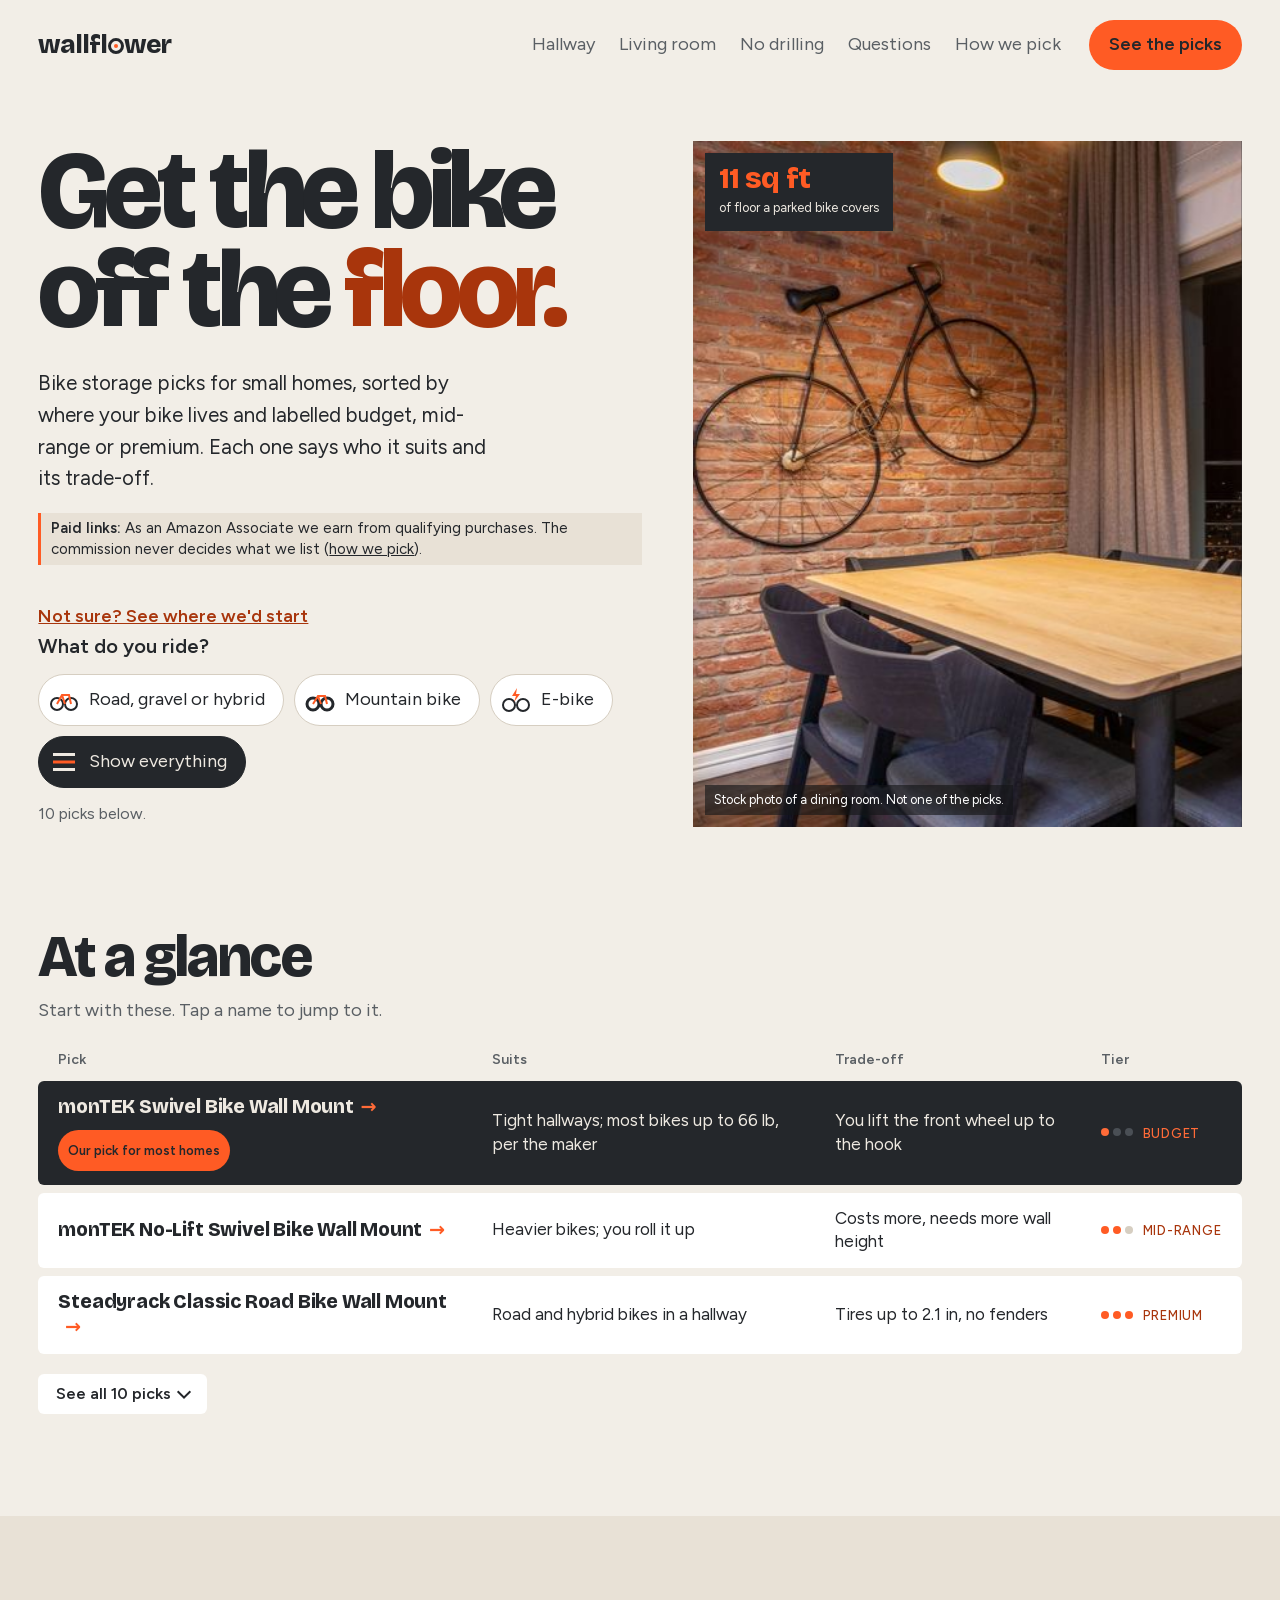
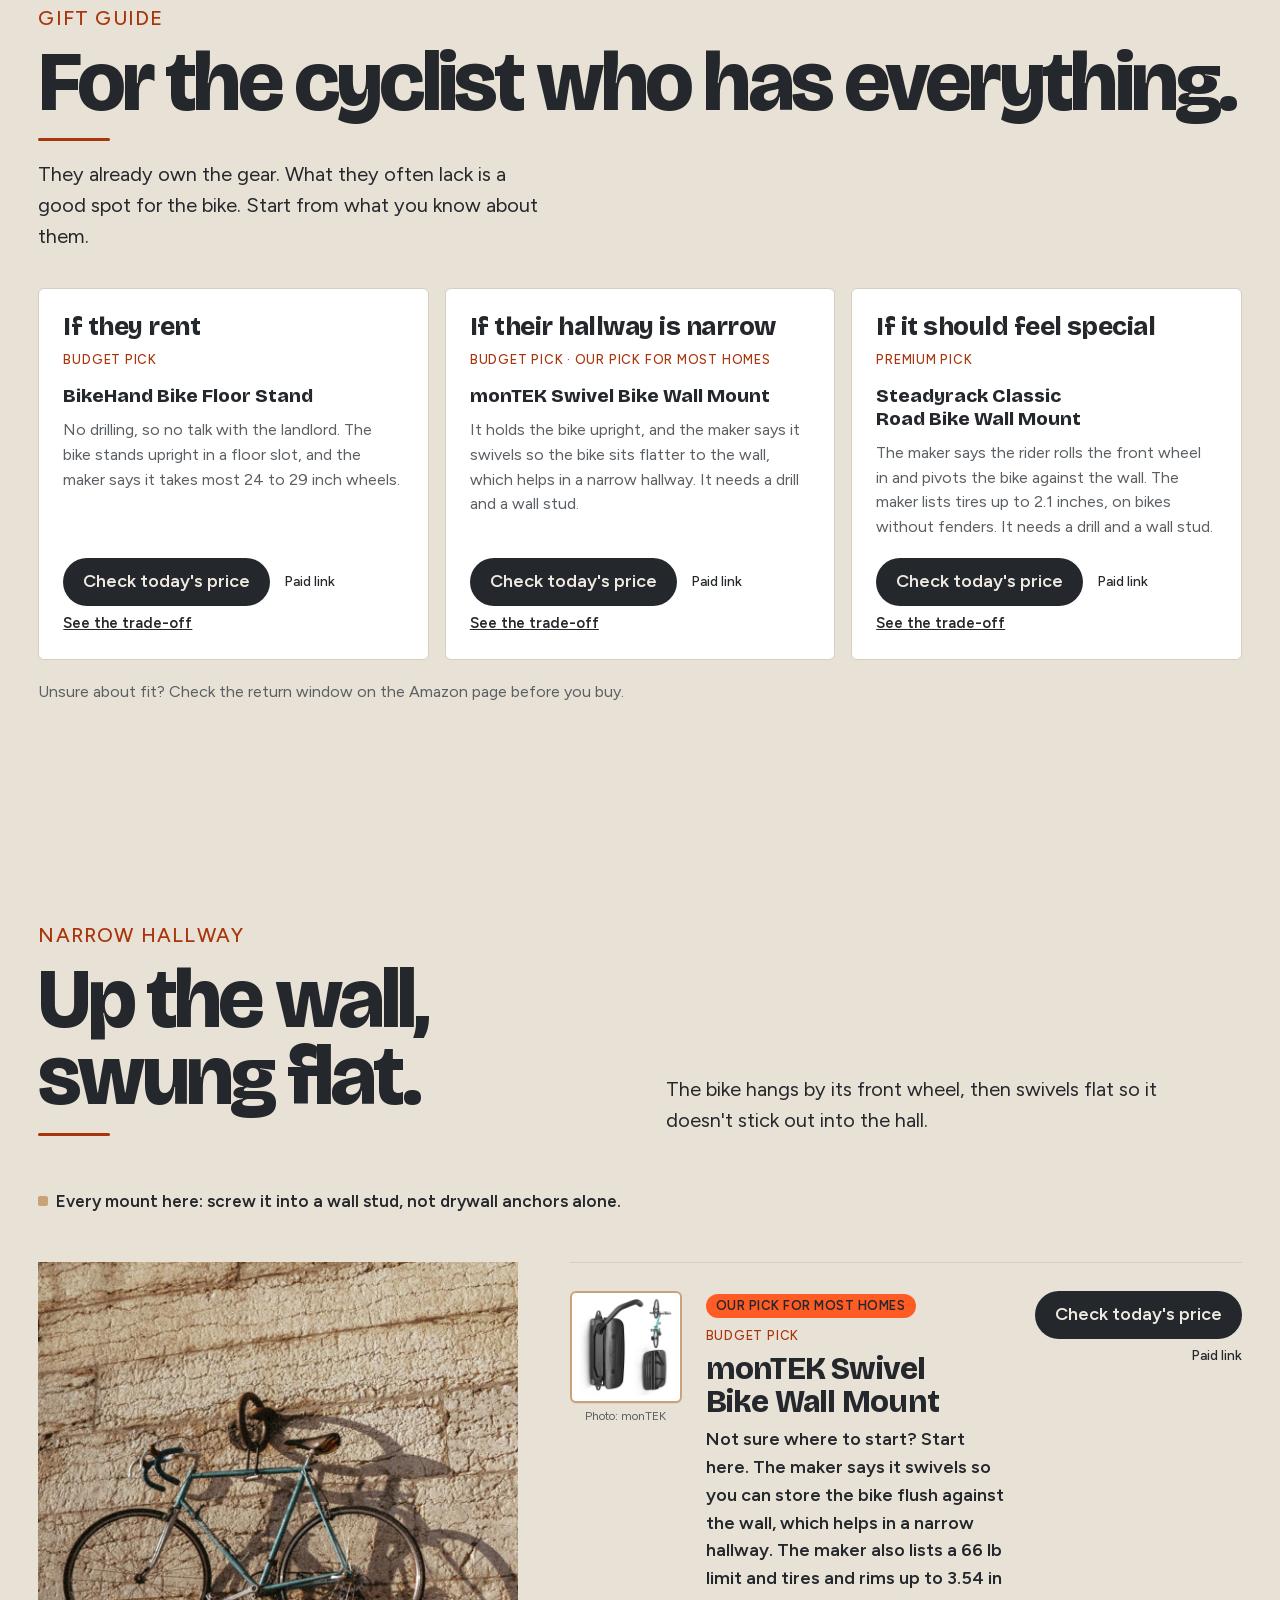
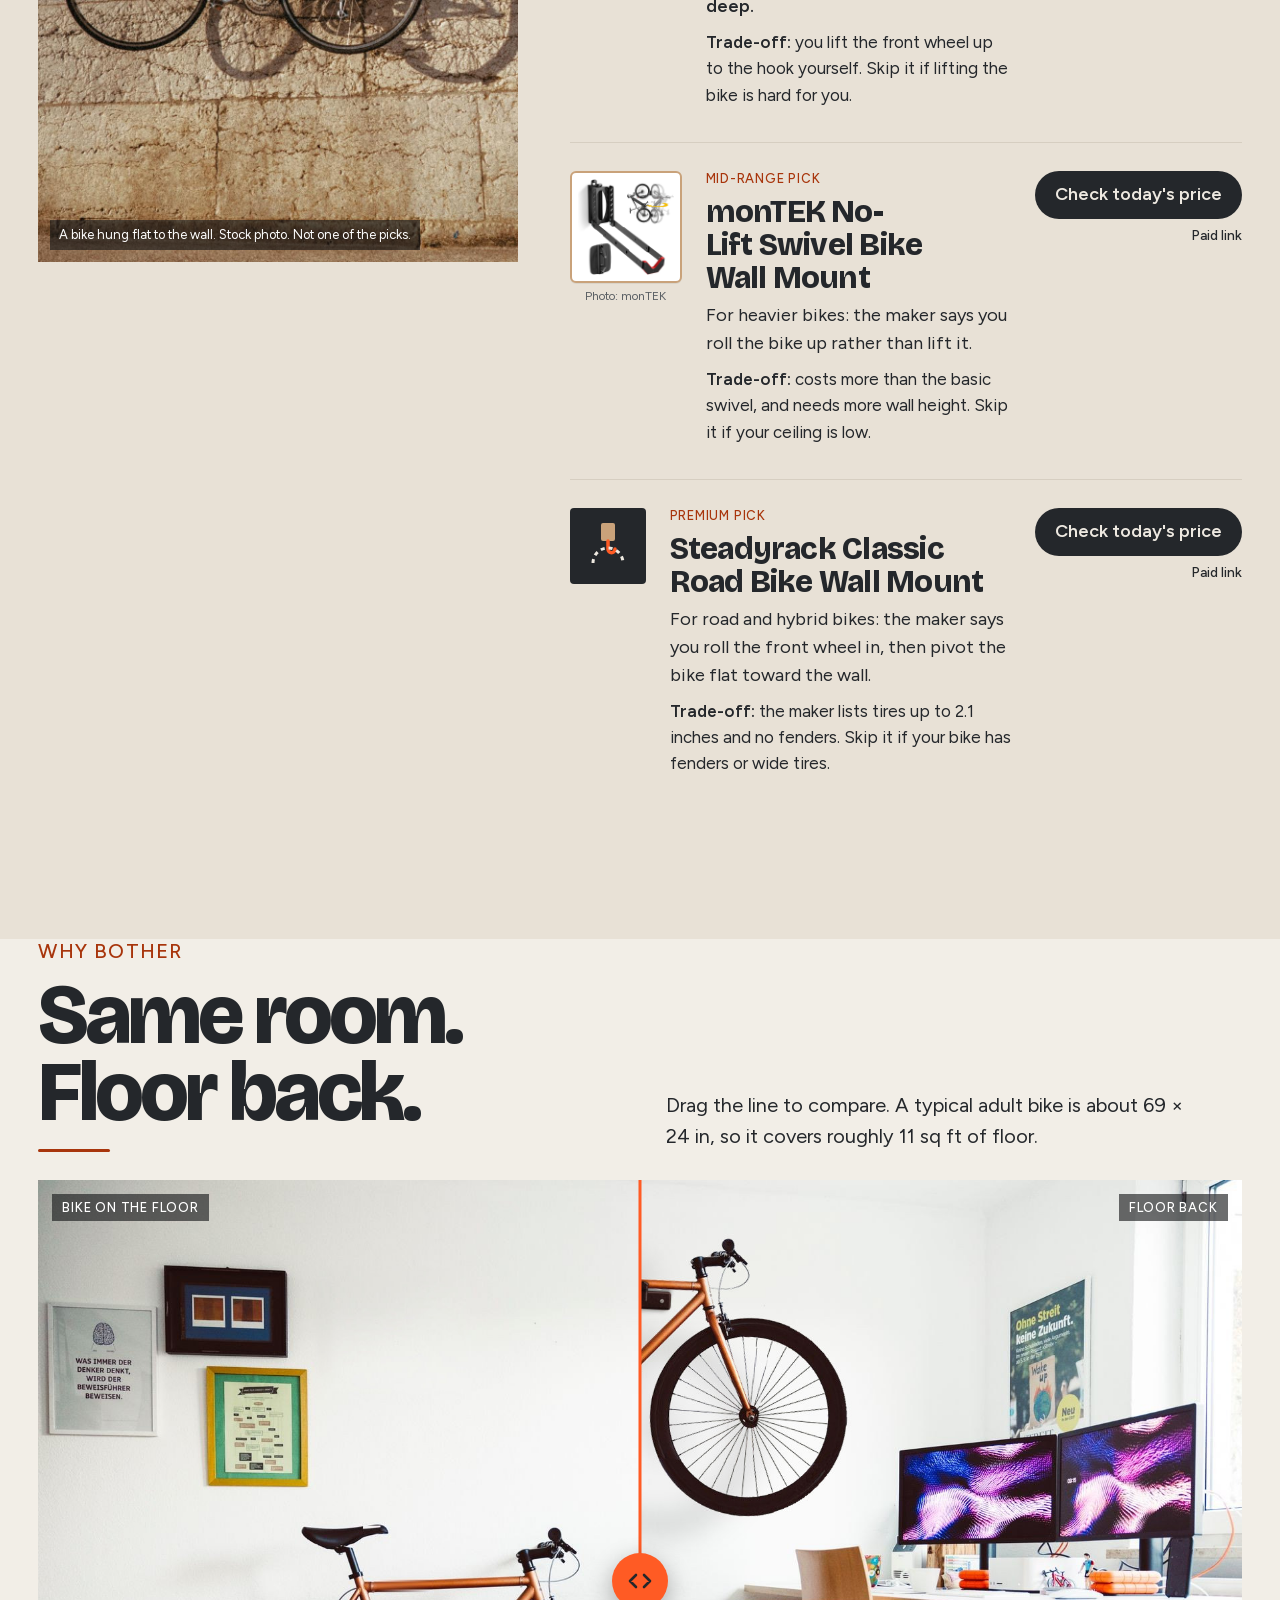
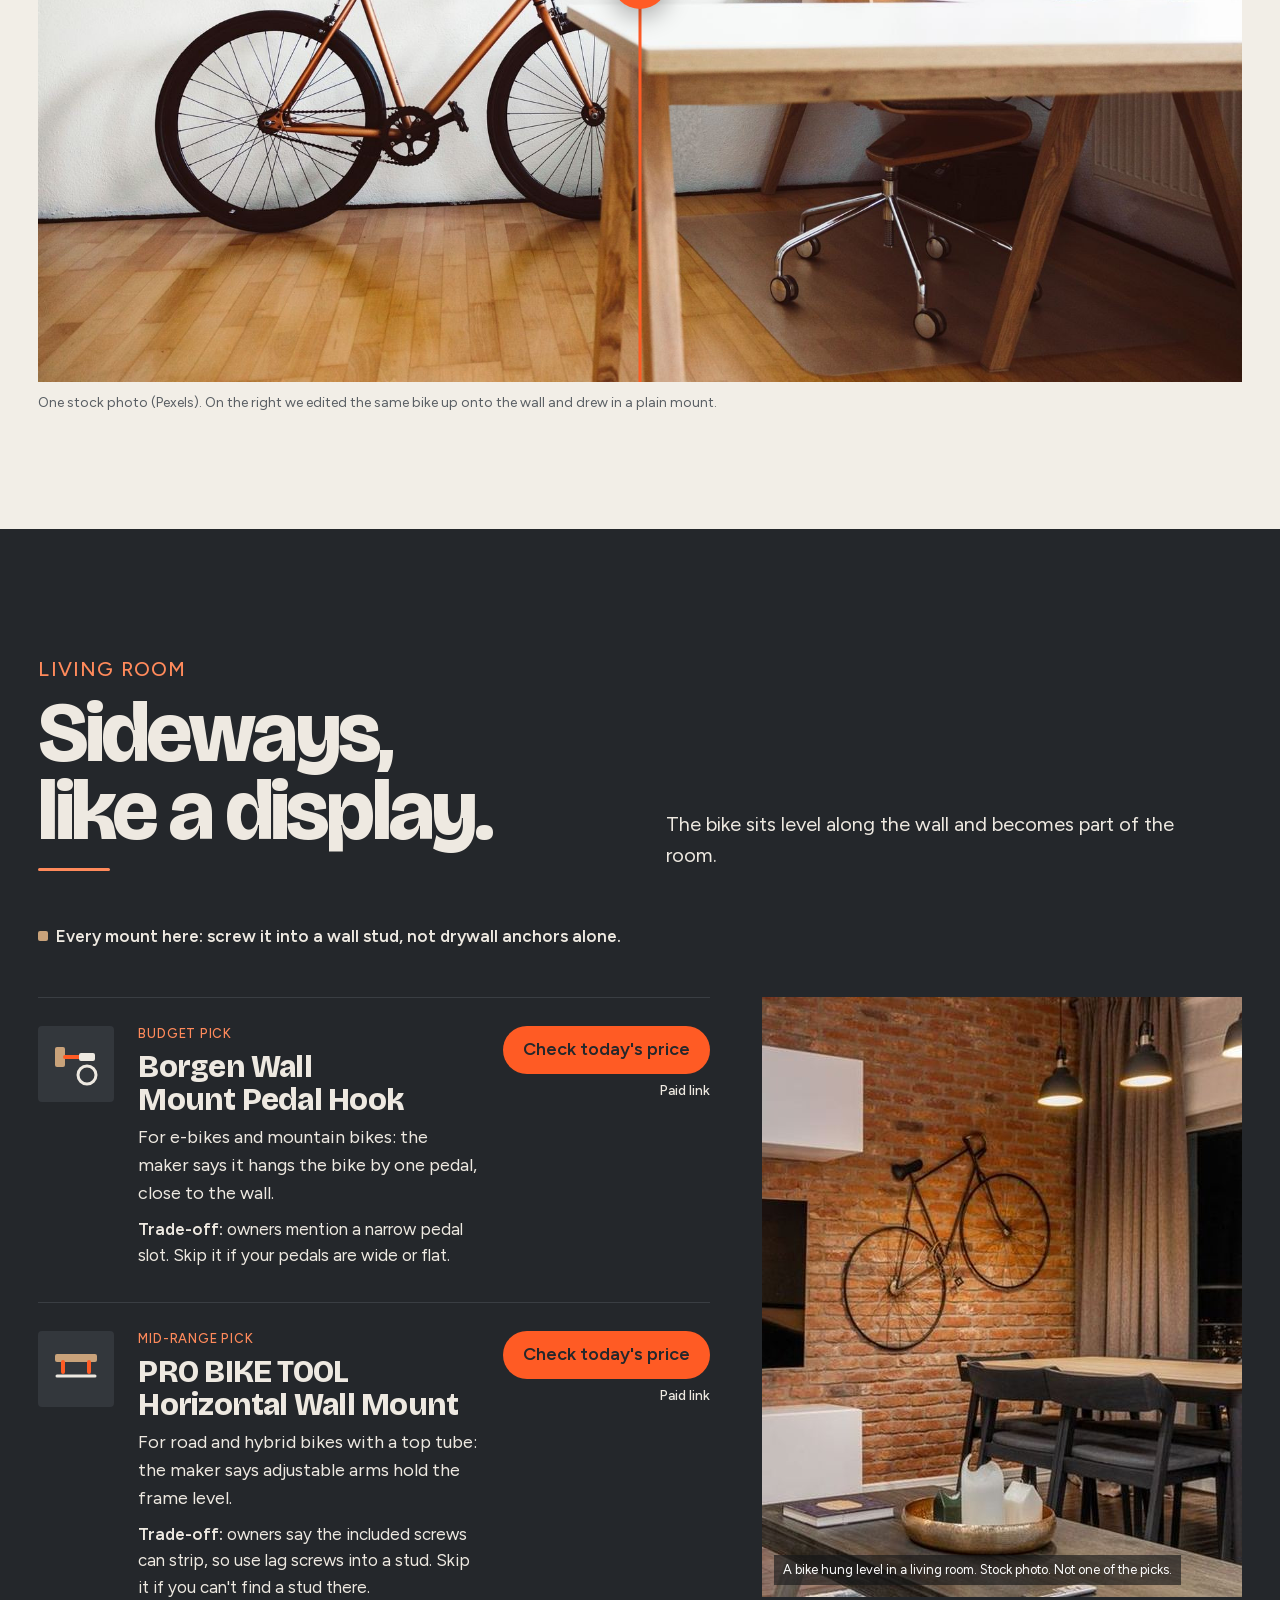
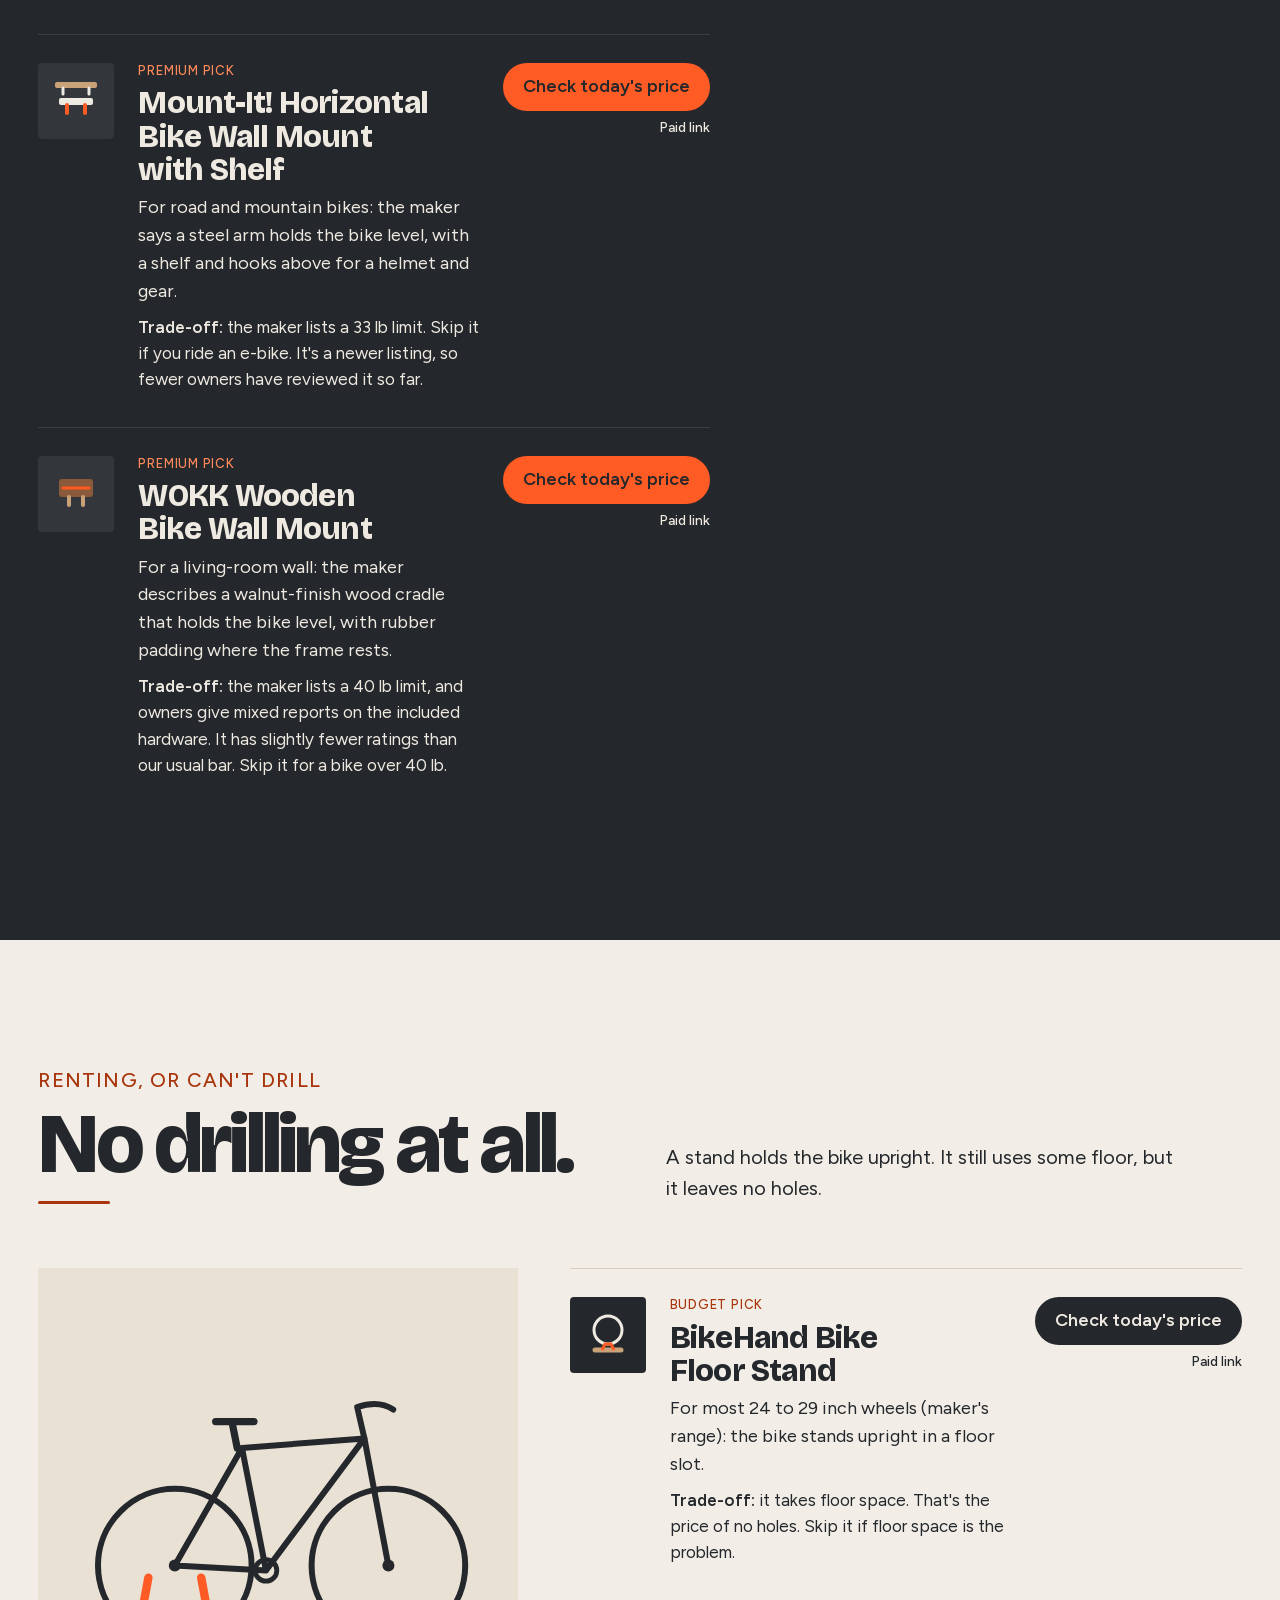
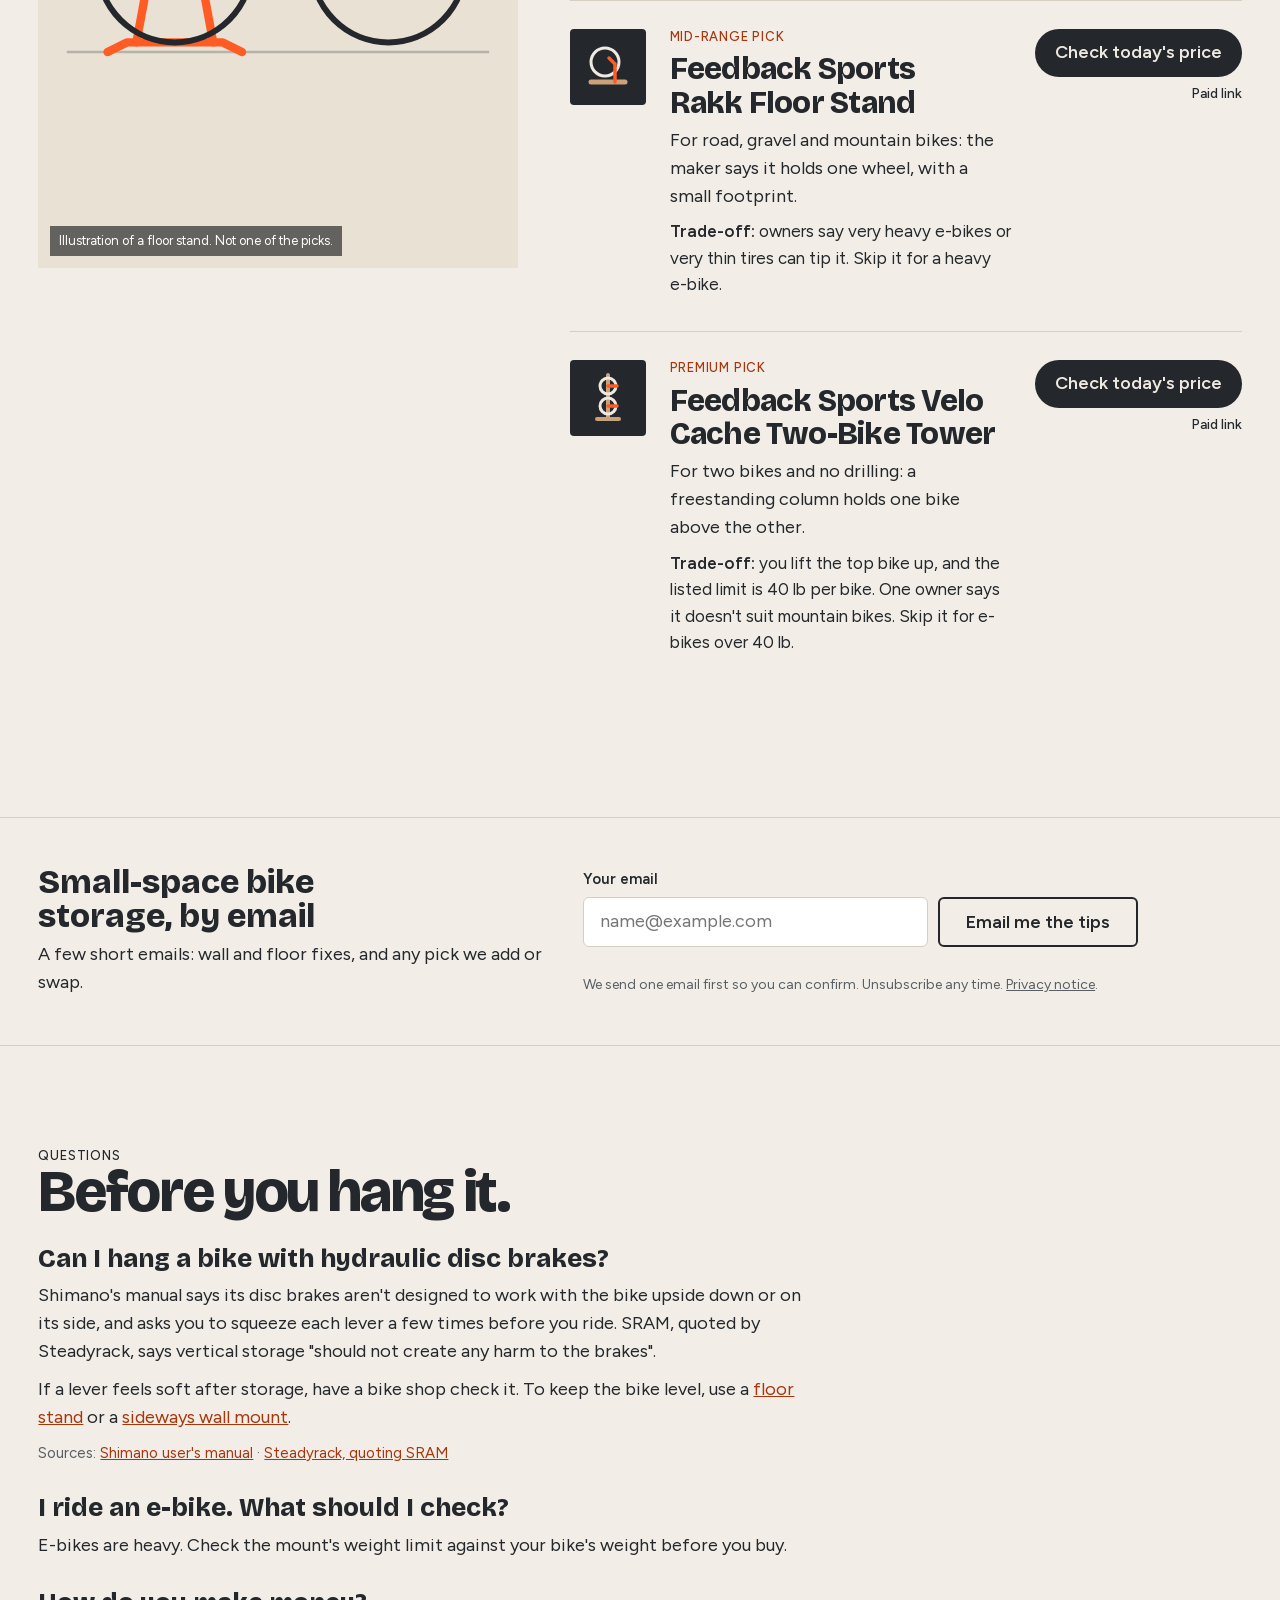
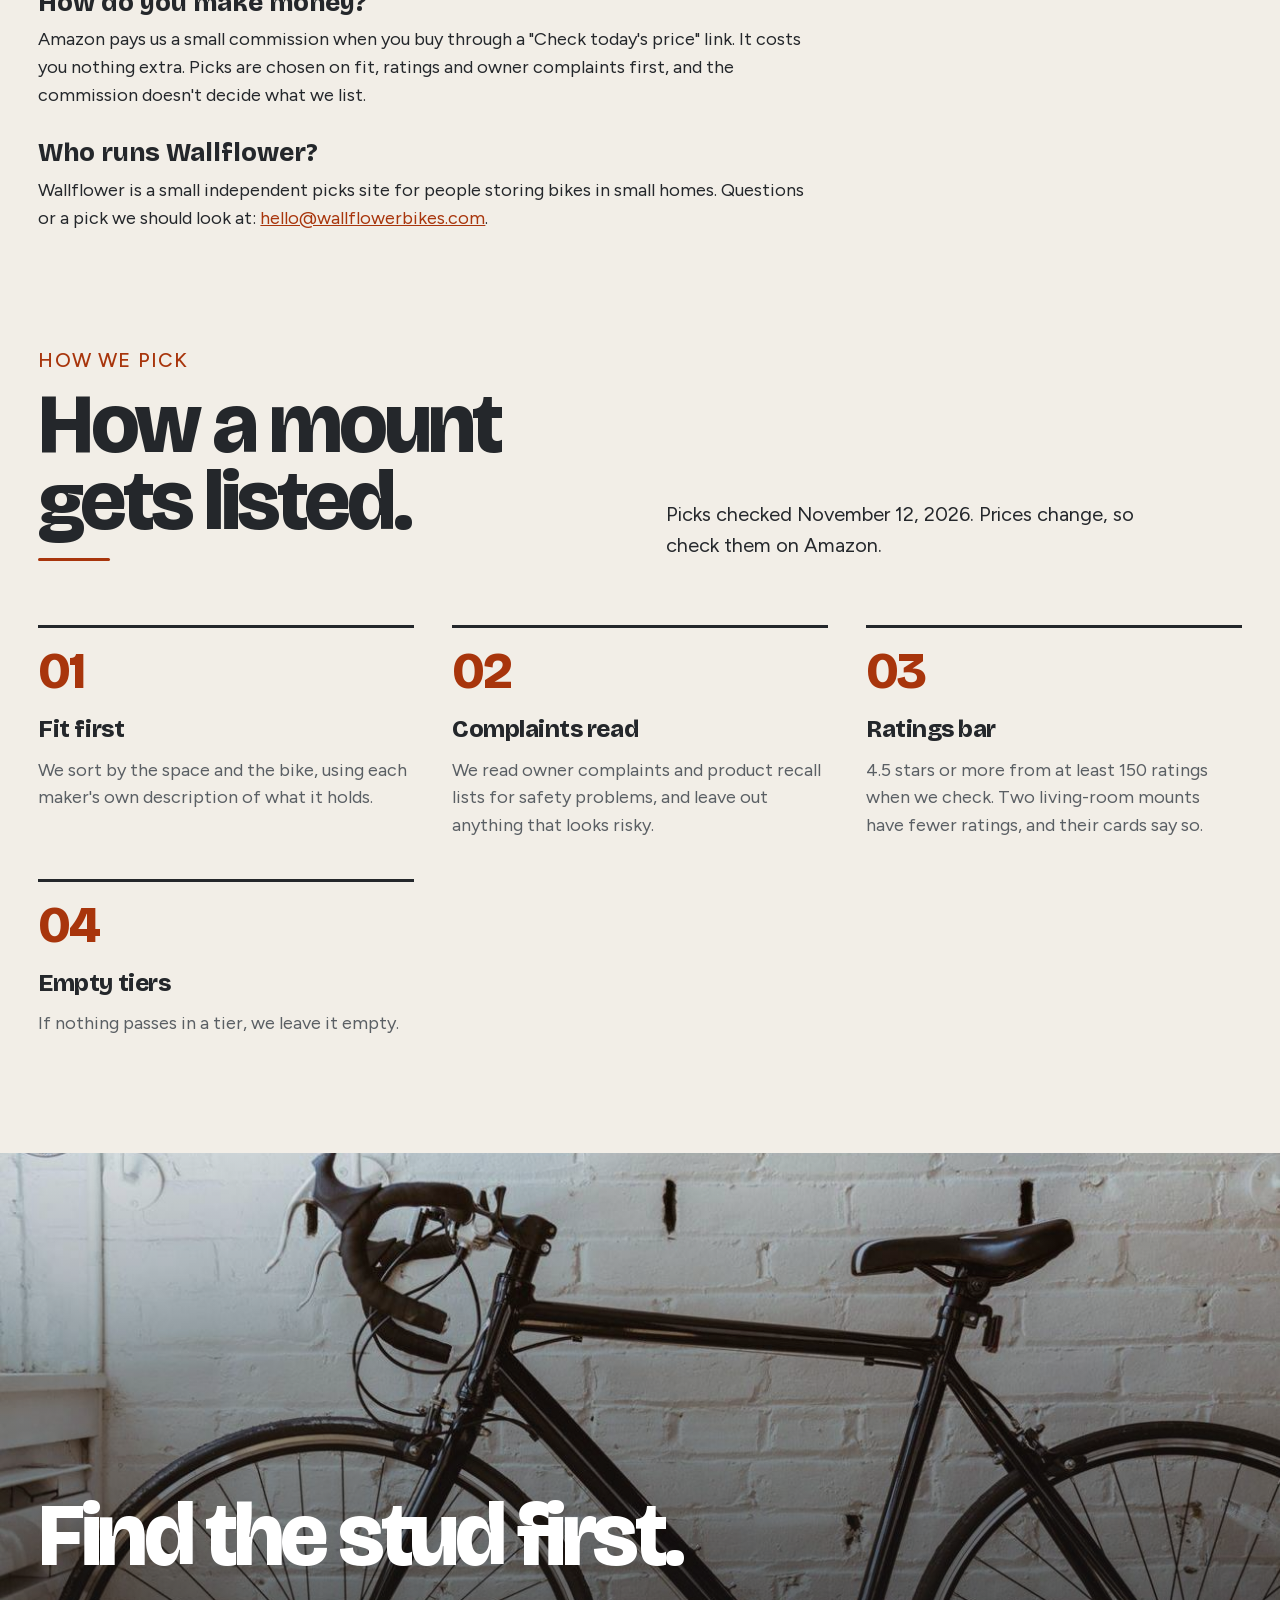
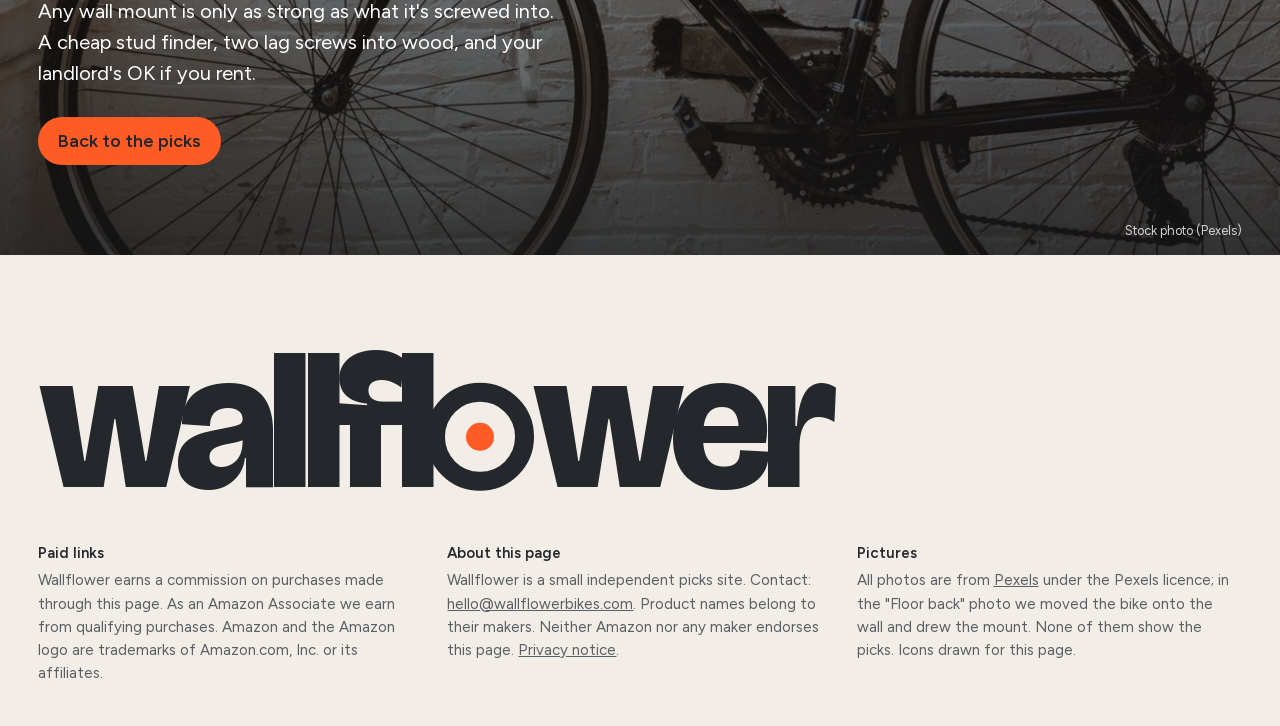
==== commit a6fdd241: "Picks page: real monTEK product photos (maker's permission) on the two monTEK picks Co-Authored-By: " ====
--- a/picks/index.html
+++ b/picks/index.html
@@ -125,6 +125,11 @@
 .pick.off{opacity:.18;transform:translateX(12px)}
 .pick.off .btn{pointer-events:none}
 .pick.none{grid-template-columns:76px 1fr}
+.pick.has-ph{grid-template-columns:112px 1fr auto}
+.pick .ic.ph{width:112px;height:auto;margin:0;display:block;background:transparent!important;border-radius:0}
+.pick .ic.ph img{width:112px;height:112px;object-fit:contain;background:#fff;padding:6px;border:2px solid var(--oak);border-radius:6px;box-shadow:0 1px 0 rgba(0,0,0,.06)}
+.pick .ic.ph figcaption{margin-top:6px;font-size:12px;line-height:1.3;color:var(--fg-2);text-align:center}
+@media (max-width:640px){.pick.has-ph{grid-template-columns:80px 1fr}.pick .ic.ph,.pick .ic.ph img{width:80px}.pick .ic.ph img{height:80px;padding:4px}}
 .pick.none .ic{background:transparent;border:1px dashed var(--line)}
 .g-wall .pick.none .ic{border-color:#4A4F55}
 .pick.none p{color:var(--fg-2)}
@@ -435,13 +440,13 @@
   <div class="split">
     <figure class="photo rise"><img src="../assets/flat-wall.jpg" alt="A road bike hung flat against a wall, its shadow beside it" loading="lazy" style="object-position:50% 62%"><figcaption>A bike hung flat to the wall. Stock photo. Not one of the picks.</figcaption></figure>
     <ul class="picks">
-      <li class="pick most rise" id="most" data-ride="road">
-        <div class="ic" aria-hidden="true"><svg viewBox="0 0 54 54"><rect x="20" y="4" width="14" height="18" rx="2" fill="#C9A27A"/><path d="M27 22v8c0 5 7 5 7 0" fill="none" stroke="#FF5B24" stroke-width="3.5" stroke-linecap="round"/><path d="M12 44a15 15 0 0 1 30 0" fill="none" stroke="#EEE9E1" stroke-width="3" stroke-dasharray="4 4"/></svg></div>
+      <li class="pick has-ph most rise" id="most" data-ride="road">
+        <figure class="ic ph"><img src="../assets/products/B0CJR3QCL5.jpg" alt="The monTEK Swivel Bike Wall Mount, maker's product photo" width="800" height="800" loading="lazy"><figcaption>Photo: monTEK</figcaption></figure>
         <div><span class="most-tag">Our pick for most homes</span><span class="tier">Budget pick</span><h3>monTEK Swivel Bike Wall Mount</h3><p class="most-why">Not sure where to start? Start here. The maker says it swivels so you can store the bike flush against the wall, which helps in a narrow hallway. The maker also lists a 66 lb limit and tires and rims up to 3.54 in deep.</p><p class="give"><b>Trade-off:</b> you lift the front wheel up to the hook yourself. Skip it if lifting the bike is hard for you.</p></div>
         <div class="buy"><a class="btn" aria-label="Check today's price: monTEK Swivel Bike Wall Mount (paid link)" href="https://www.amazon.com/dp/B0CJR3QCL5?tag=wallflower.-20" rel="sponsored nofollow noopener" target="_blank">Check today's price</a><span class="paidtag">Paid link</span></div>
       </li>
-      <li class="pick rise" id="pk-nolift" data-ride="mtb ebike">
-        <div class="ic" aria-hidden="true"><svg viewBox="0 0 54 54"><rect x="20" y="4" width="14" height="18" rx="2" fill="#C9A27A"/><path d="M27 22v8c0 5 7 5 7 0" fill="none" stroke="#FF5B24" stroke-width="3.5" stroke-linecap="round"/><path d="M10 48l12-12" stroke="#EEE9E1" stroke-width="3" stroke-linecap="round"/><path d="M16 36h6v6" fill="none" stroke="#EEE9E1" stroke-width="3" stroke-linecap="round"/></svg></div>
+      <li class="pick has-ph rise" id="pk-nolift" data-ride="mtb ebike">
+        <figure class="ic ph"><img src="../assets/products/B0CSSJFVBM.jpg" alt="The monTEK No-Lift Swivel Bike Wall Mount, maker's product photo" width="800" height="800" loading="lazy"><figcaption>Photo: monTEK</figcaption></figure>
         <div><span class="tier">Mid-range pick</span><h3>monTEK No-Lift Swivel Bike Wall Mount</h3><p class="why">For heavier bikes: the maker says you roll the bike up rather than lift it.</p><p class="give"><b>Trade-off:</b> costs more than the basic swivel, and needs more wall height. Skip it if your ceiling is low.</p></div>
         <div class="buy"><a class="btn" aria-label="Check today's price: monTEK No-Lift Swivel Bike Wall Mount (paid link)" href="https://www.amazon.com/dp/B0CSSJFVBM?tag=wallflower.-20" rel="sponsored nofollow noopener" target="_blank">Check today's price</a><span class="paidtag">Paid link</span></div>
       </li>
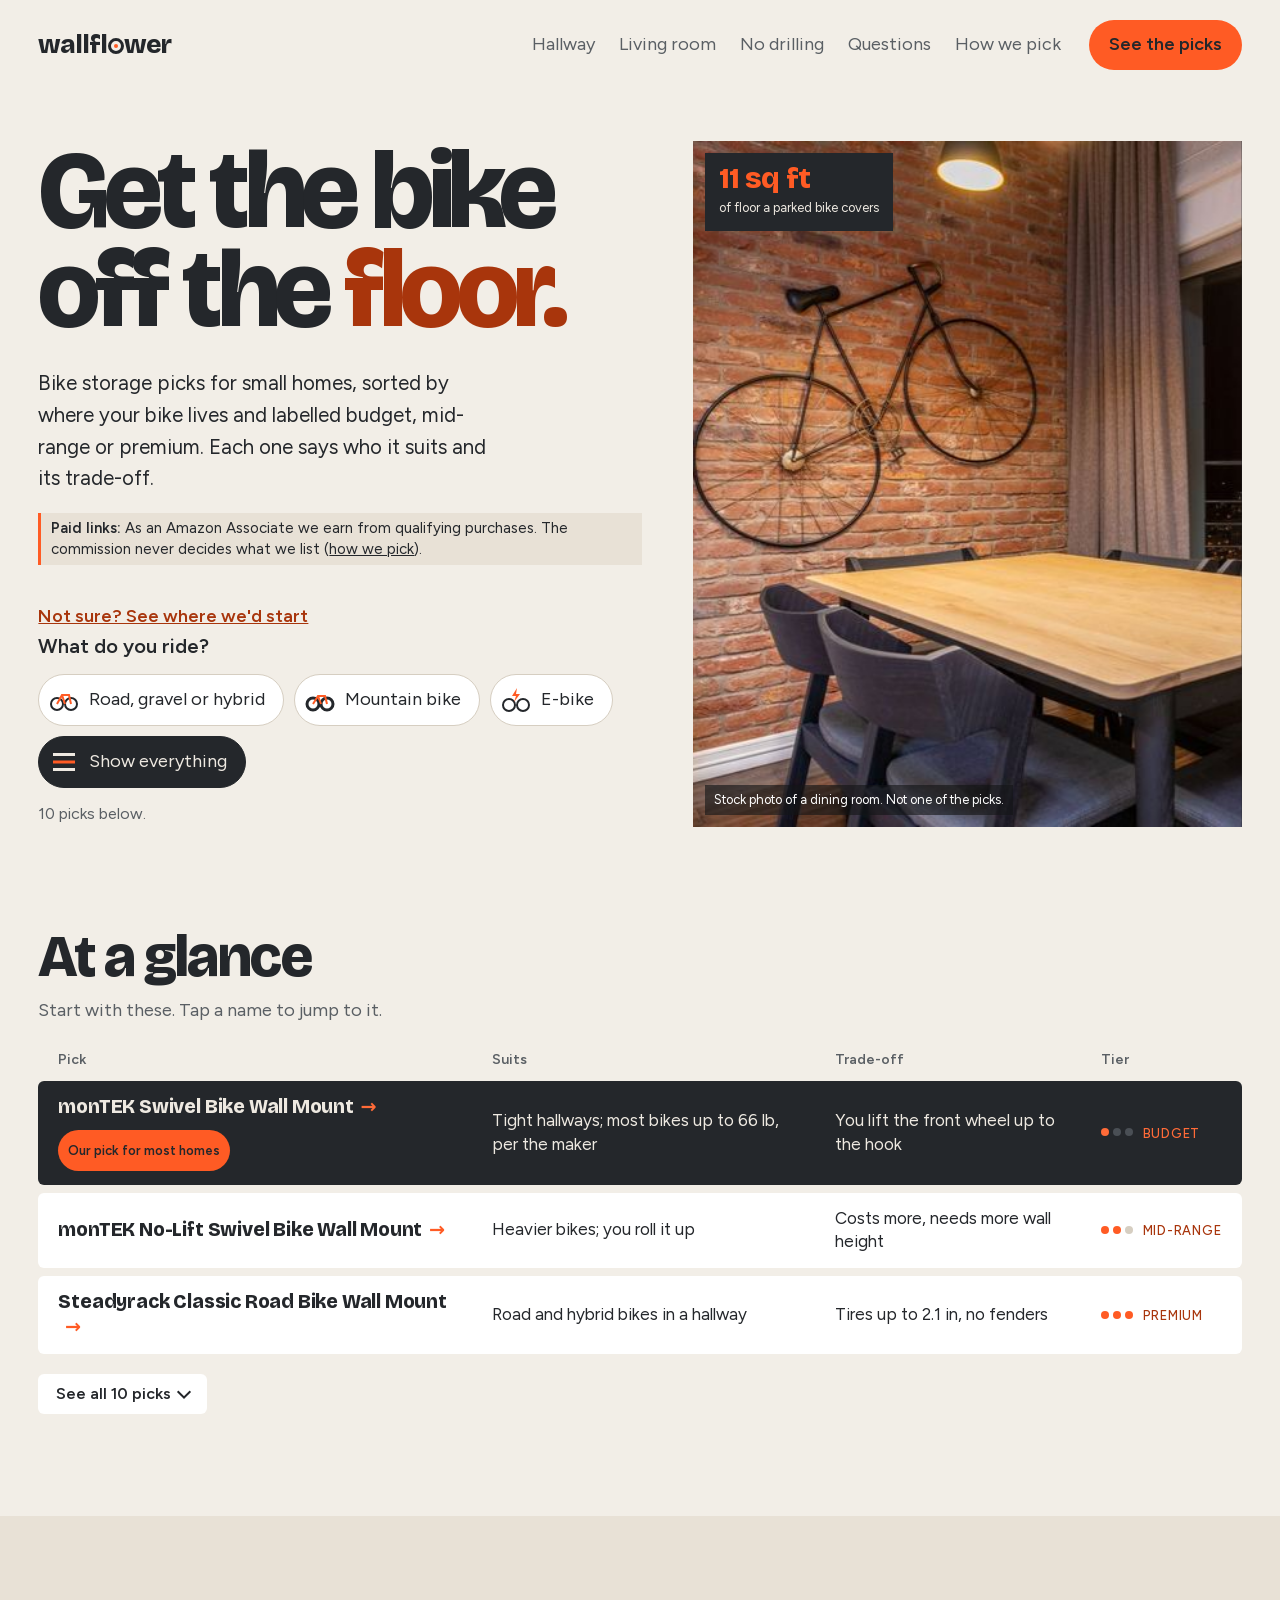
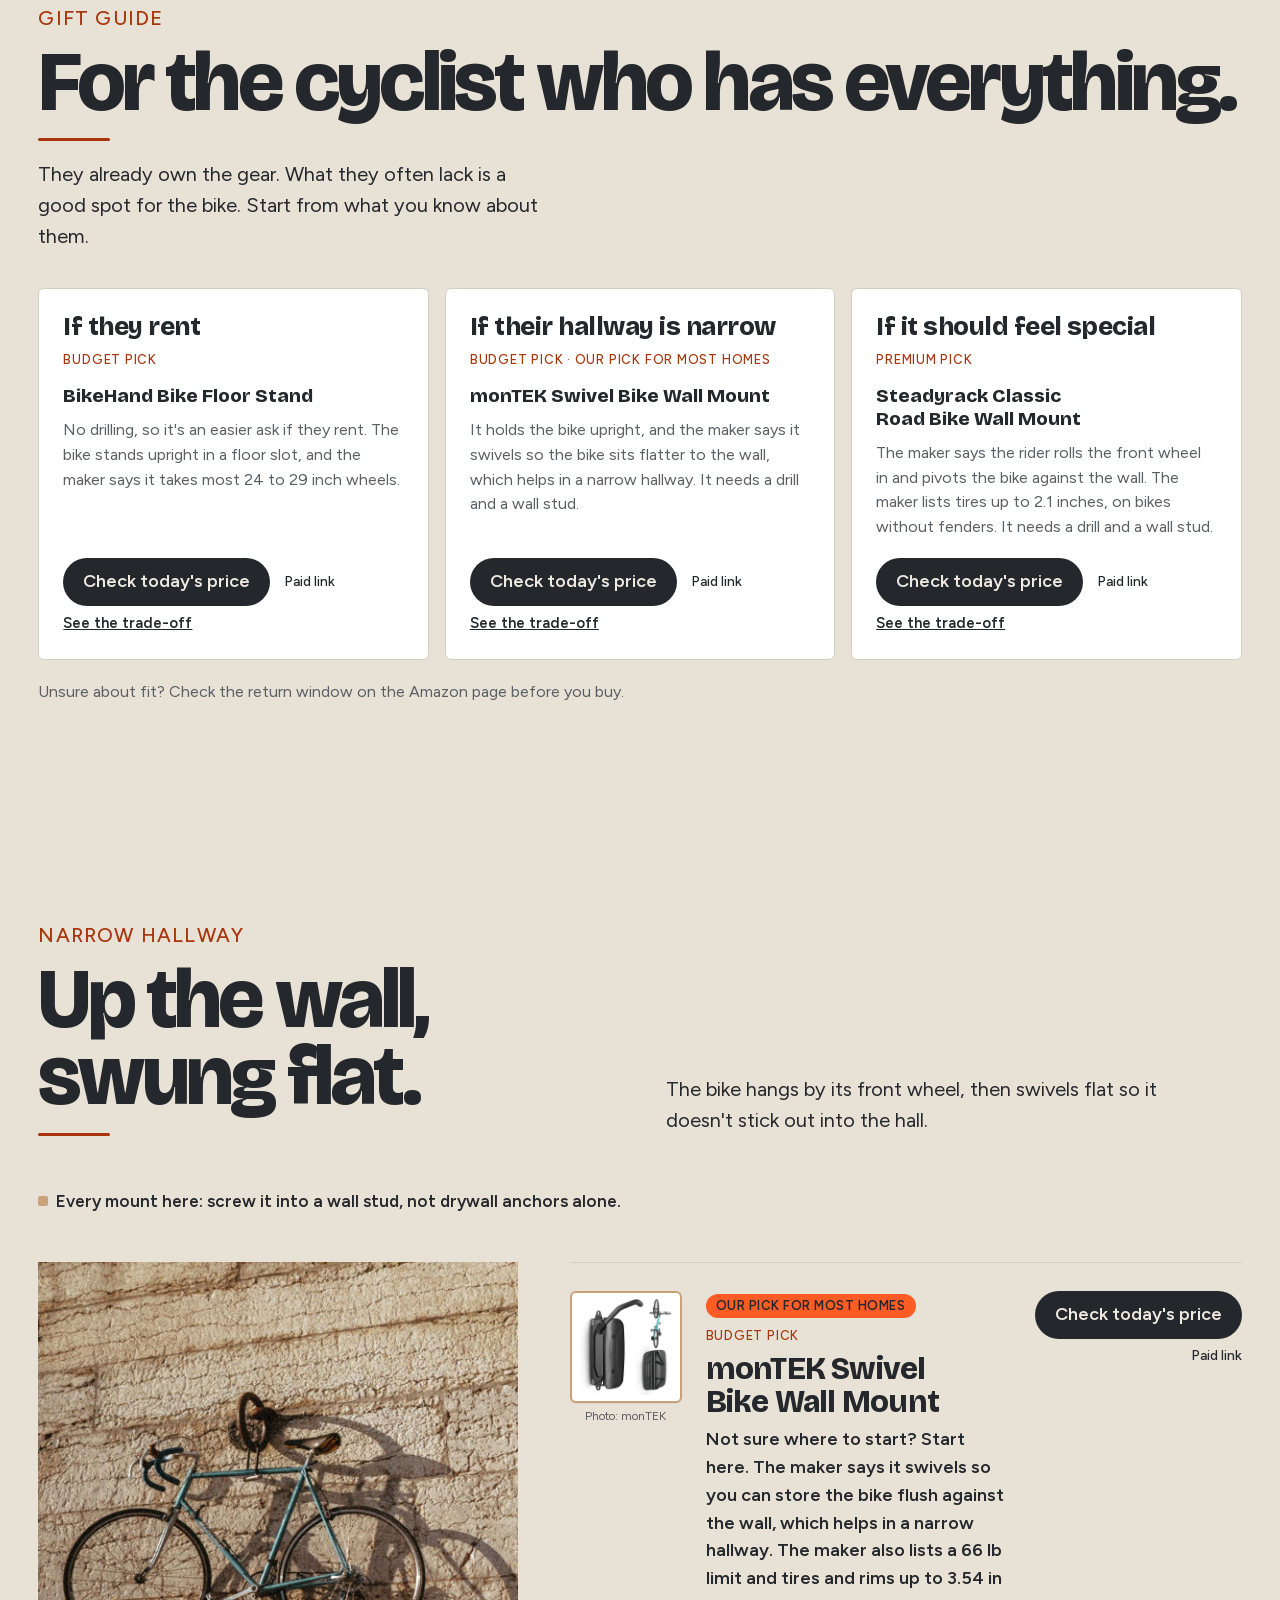
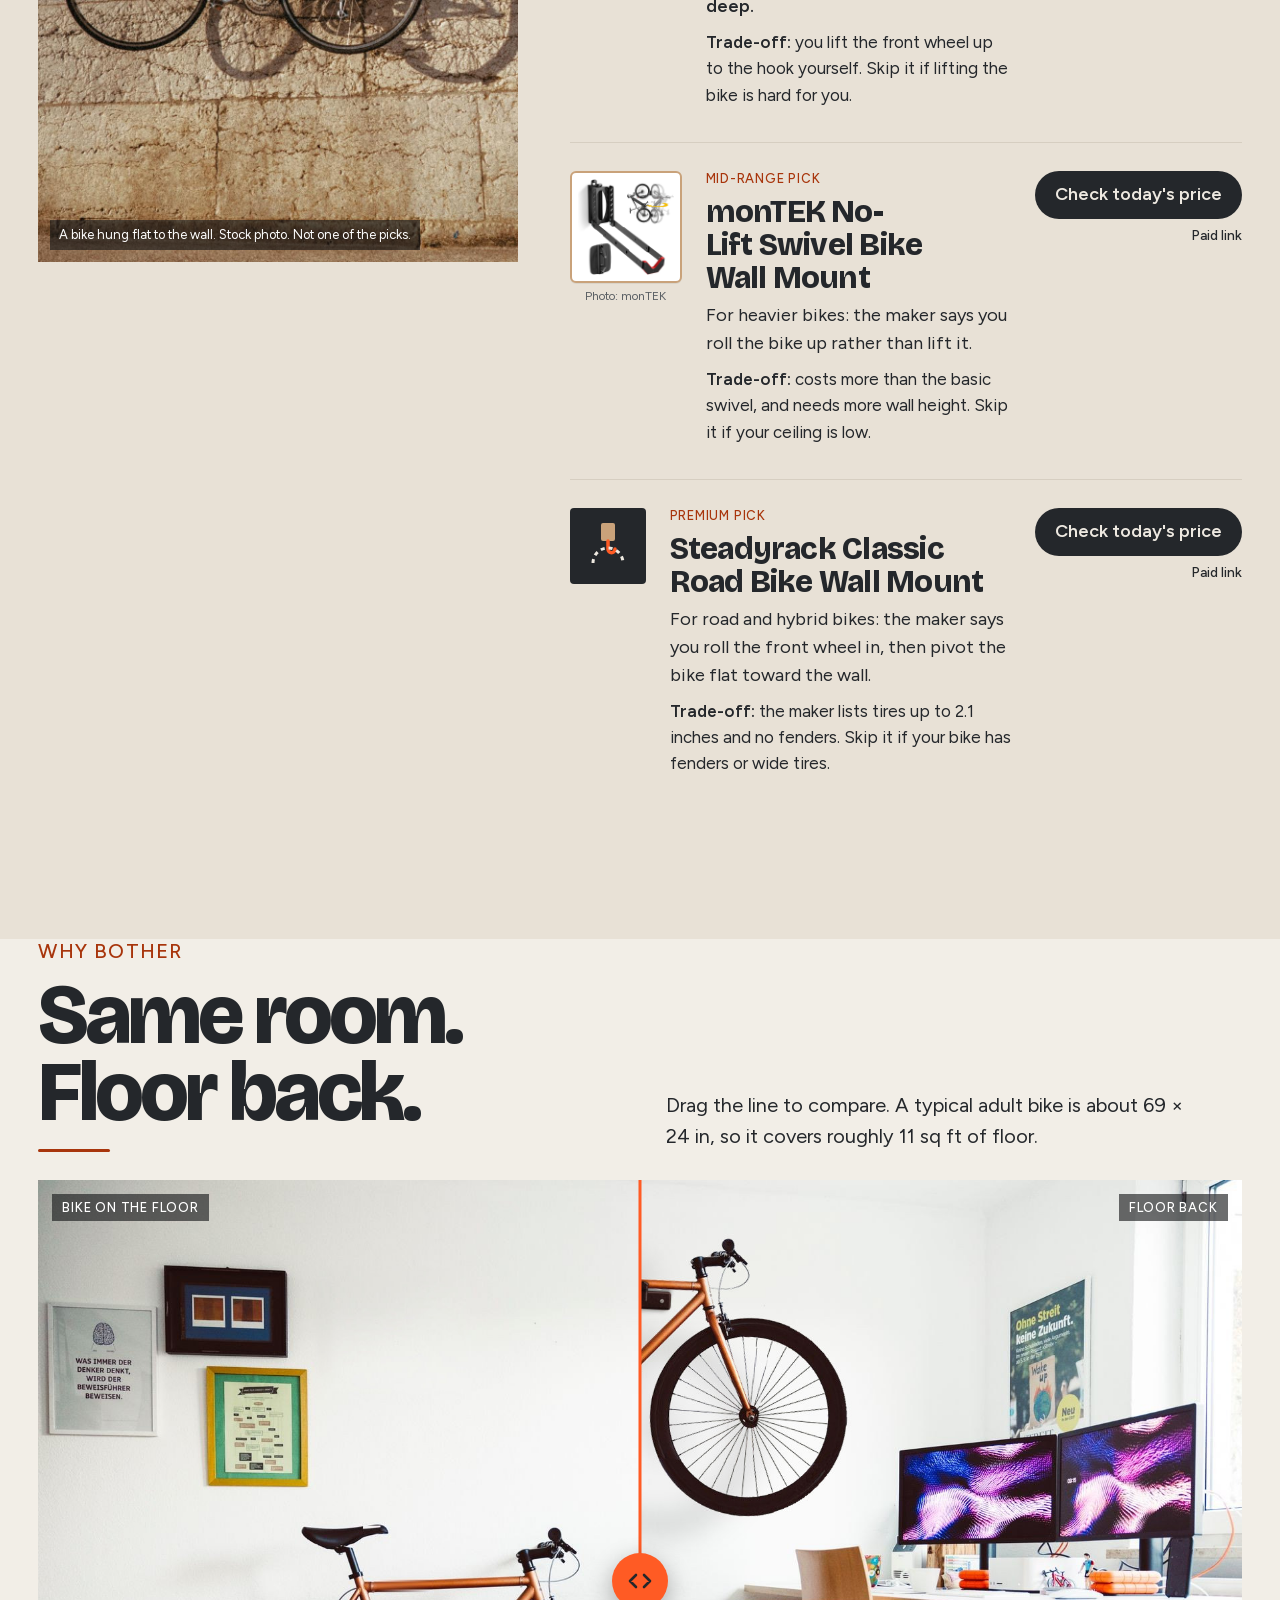
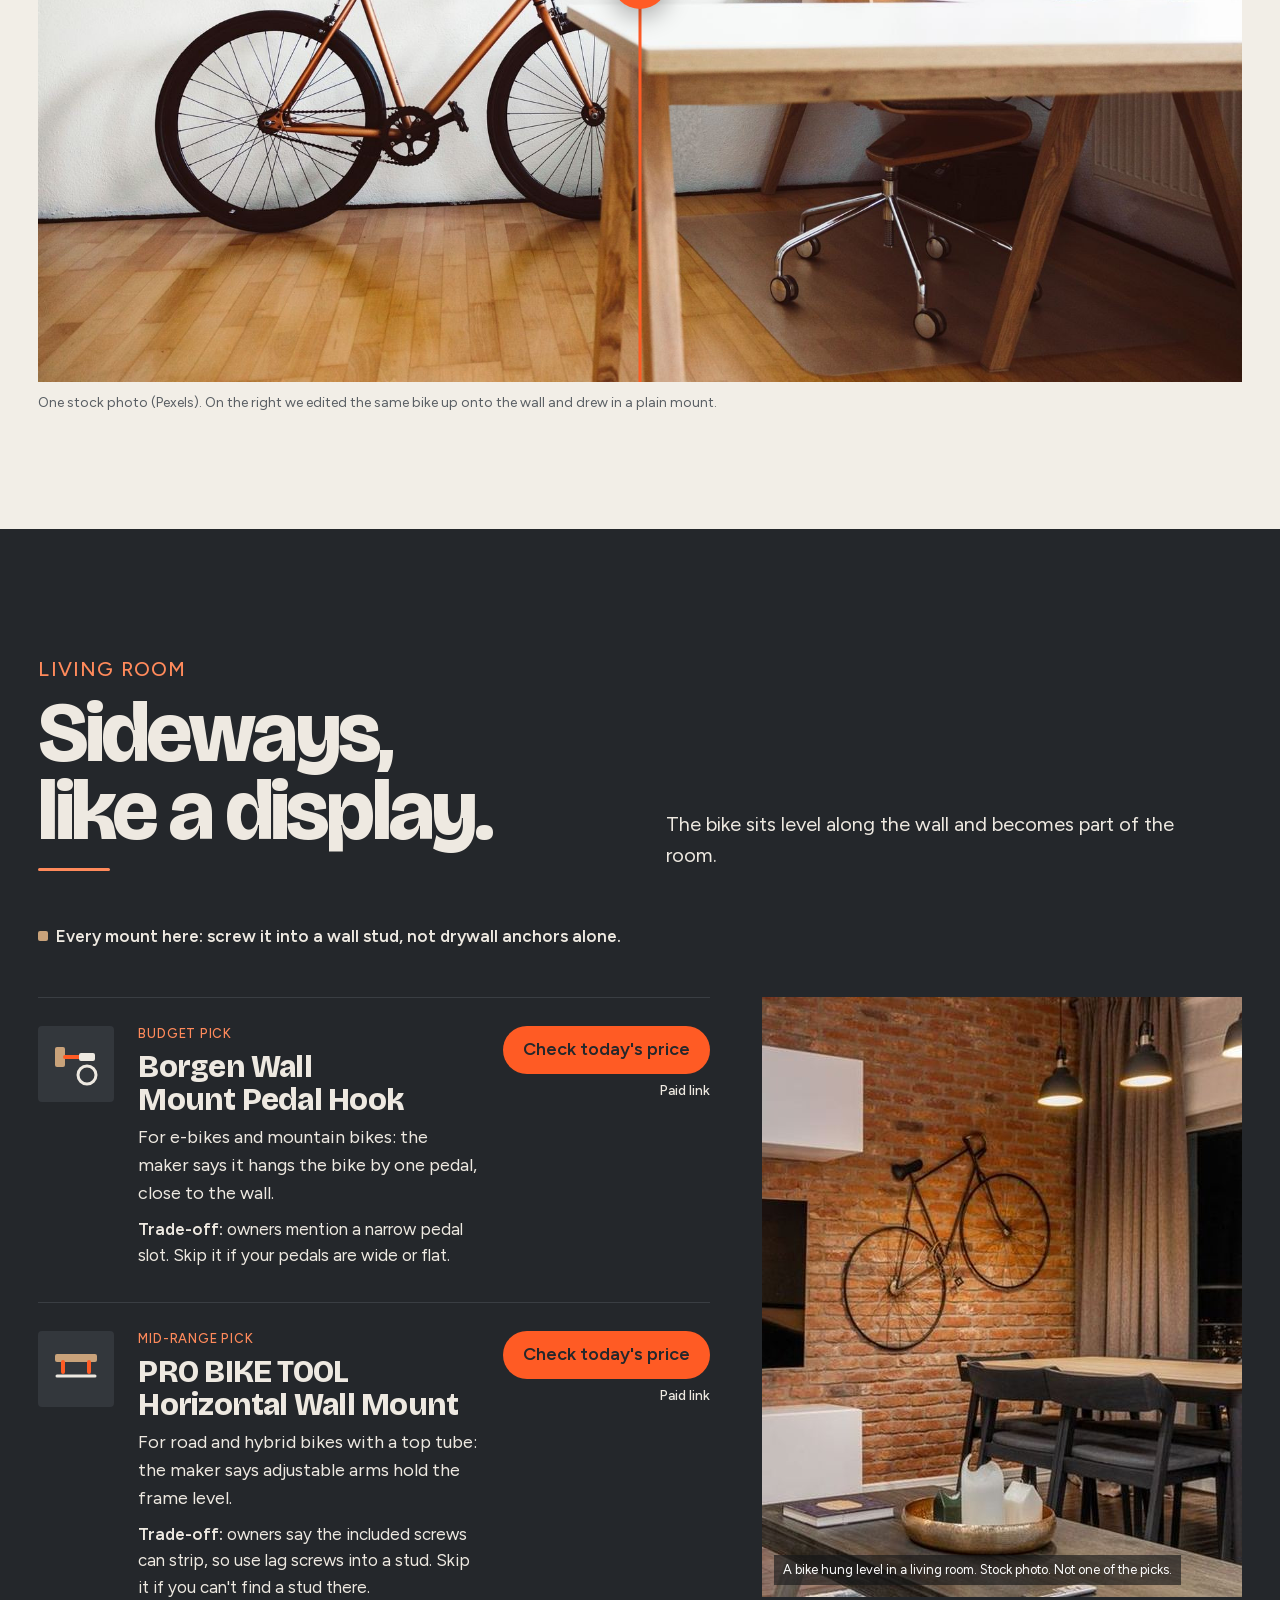
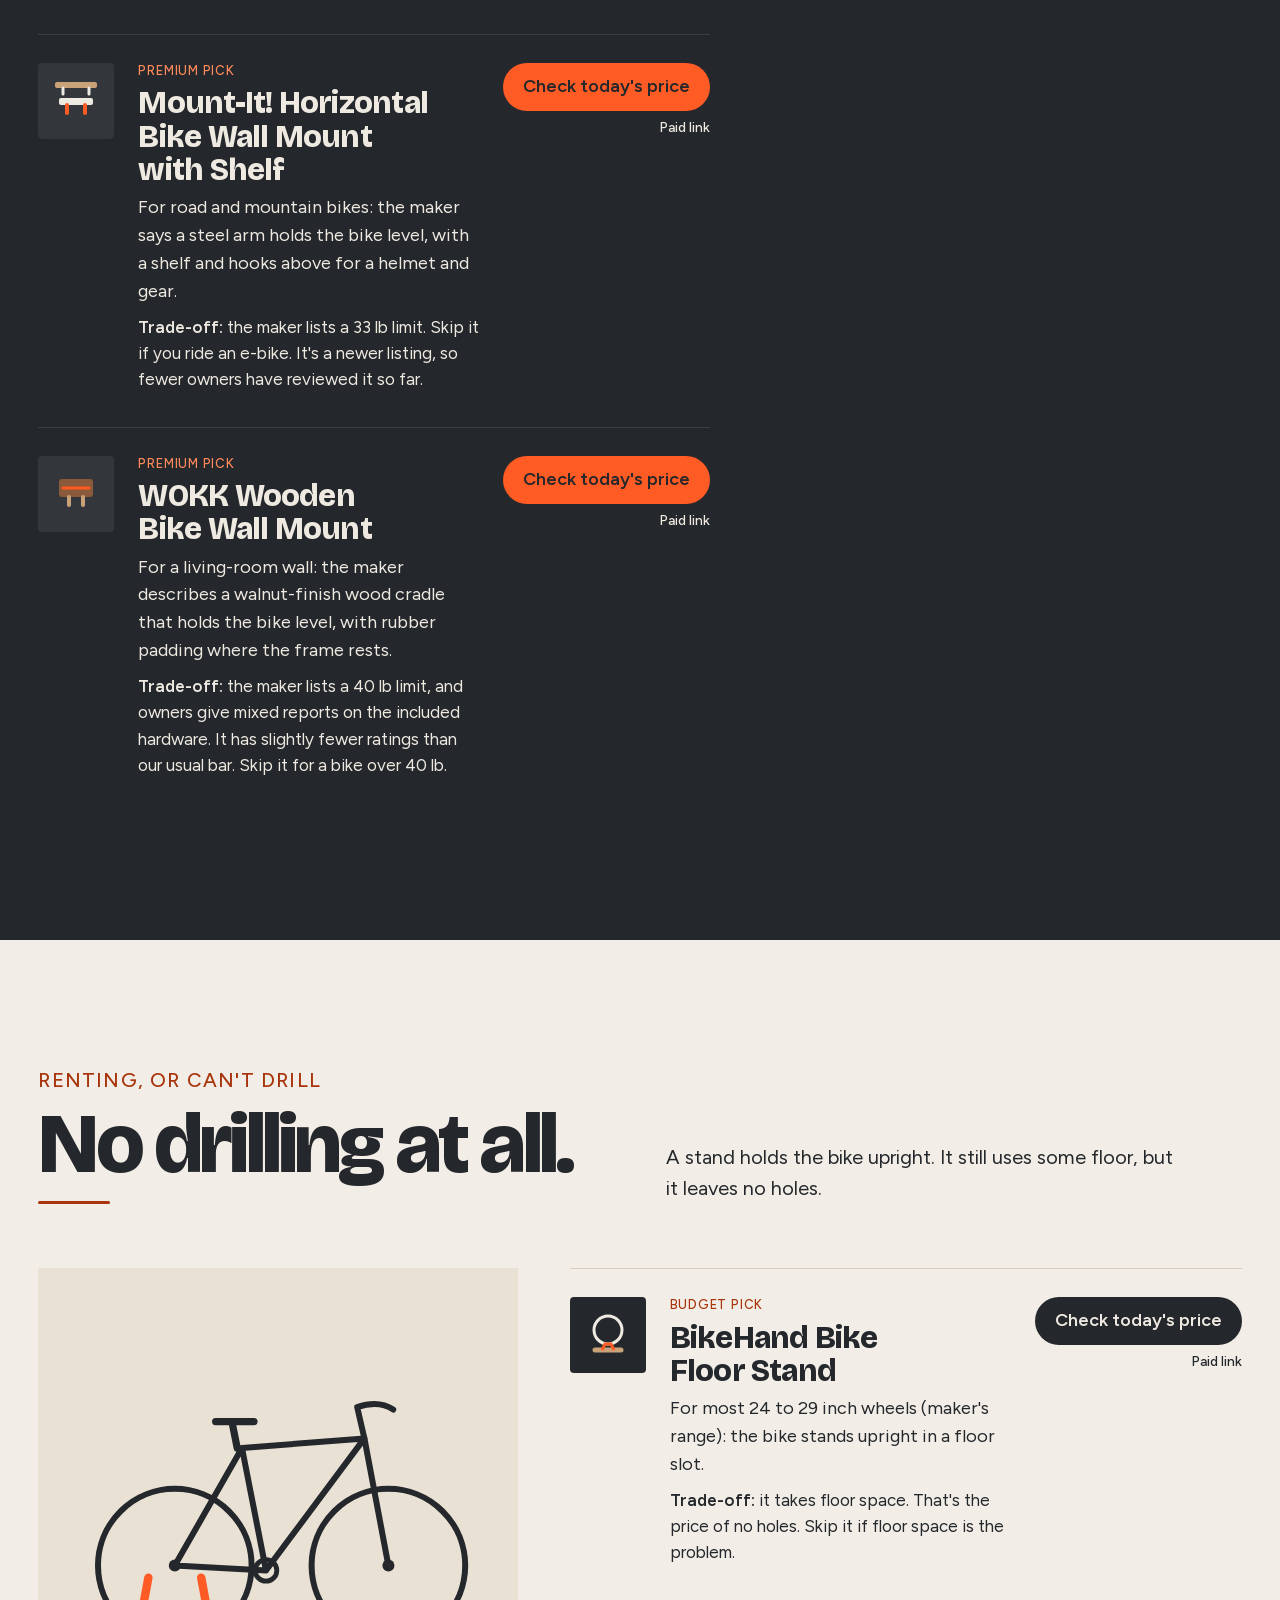
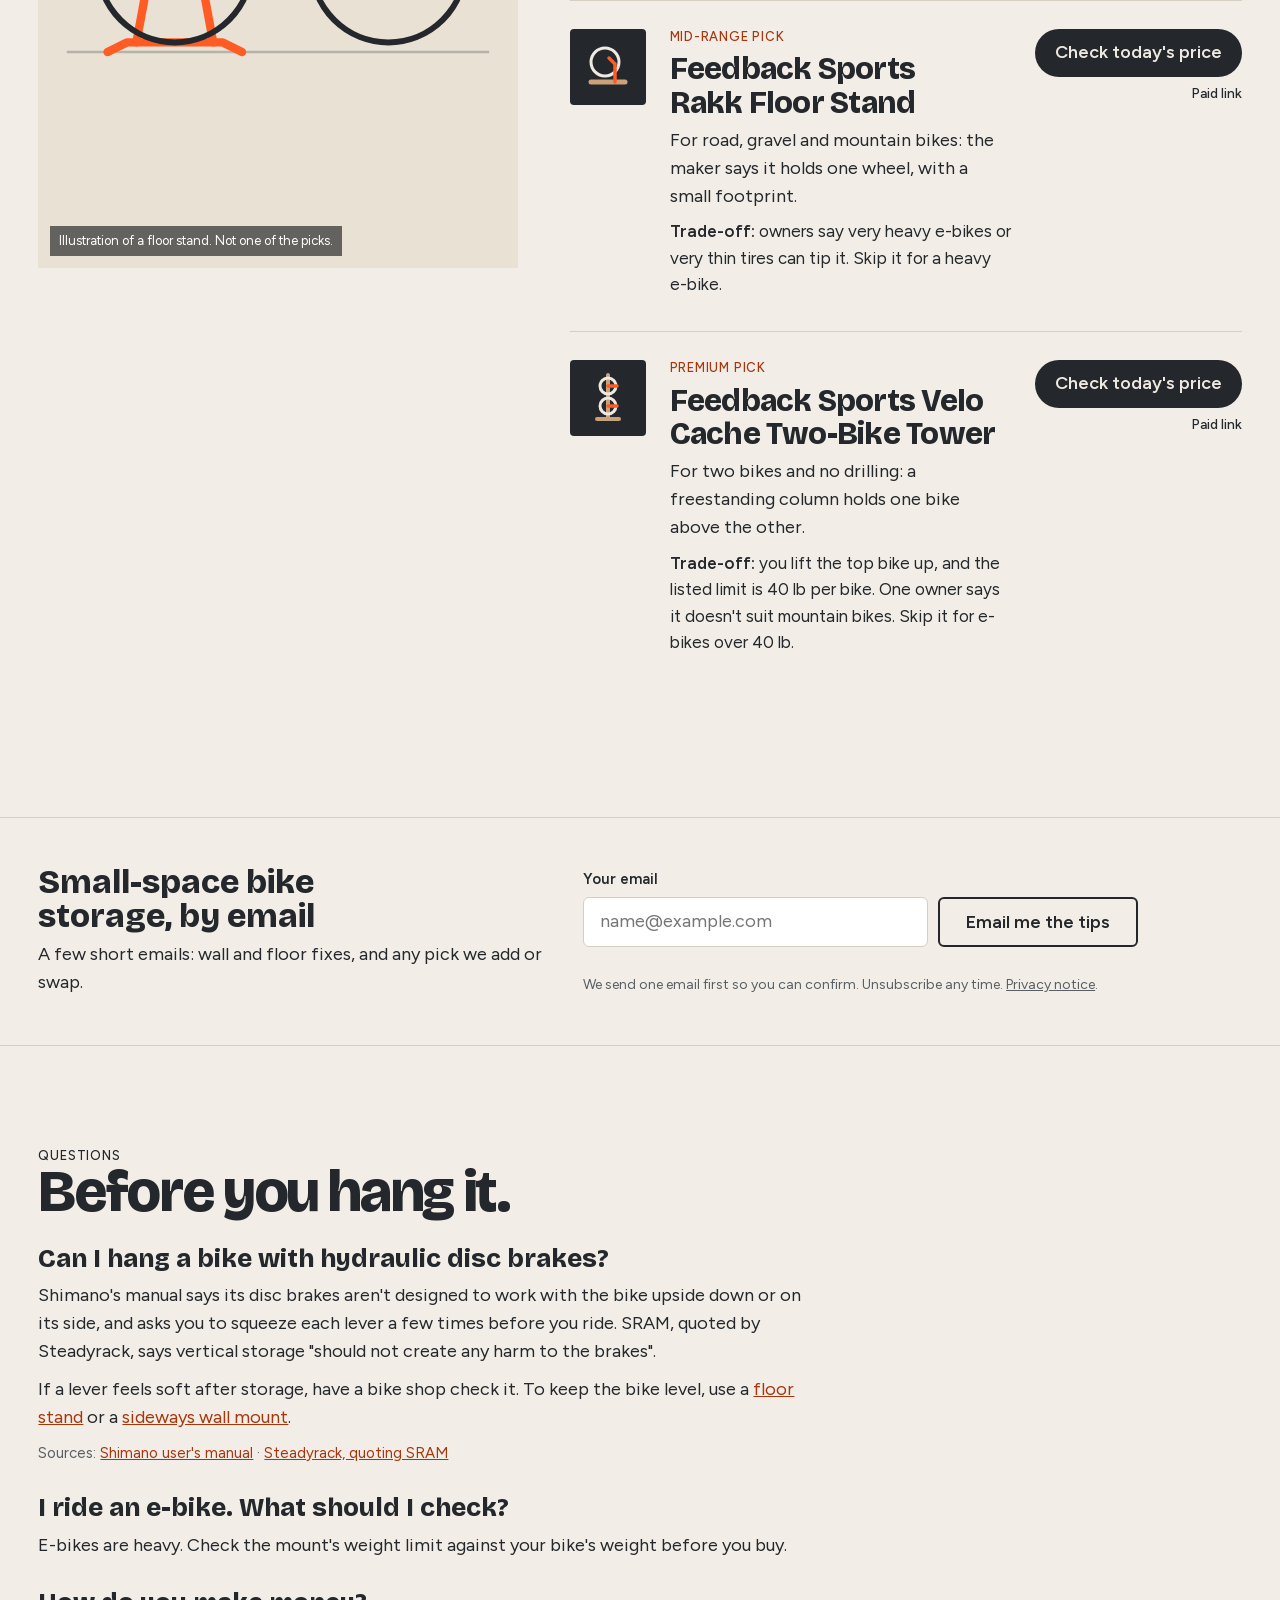
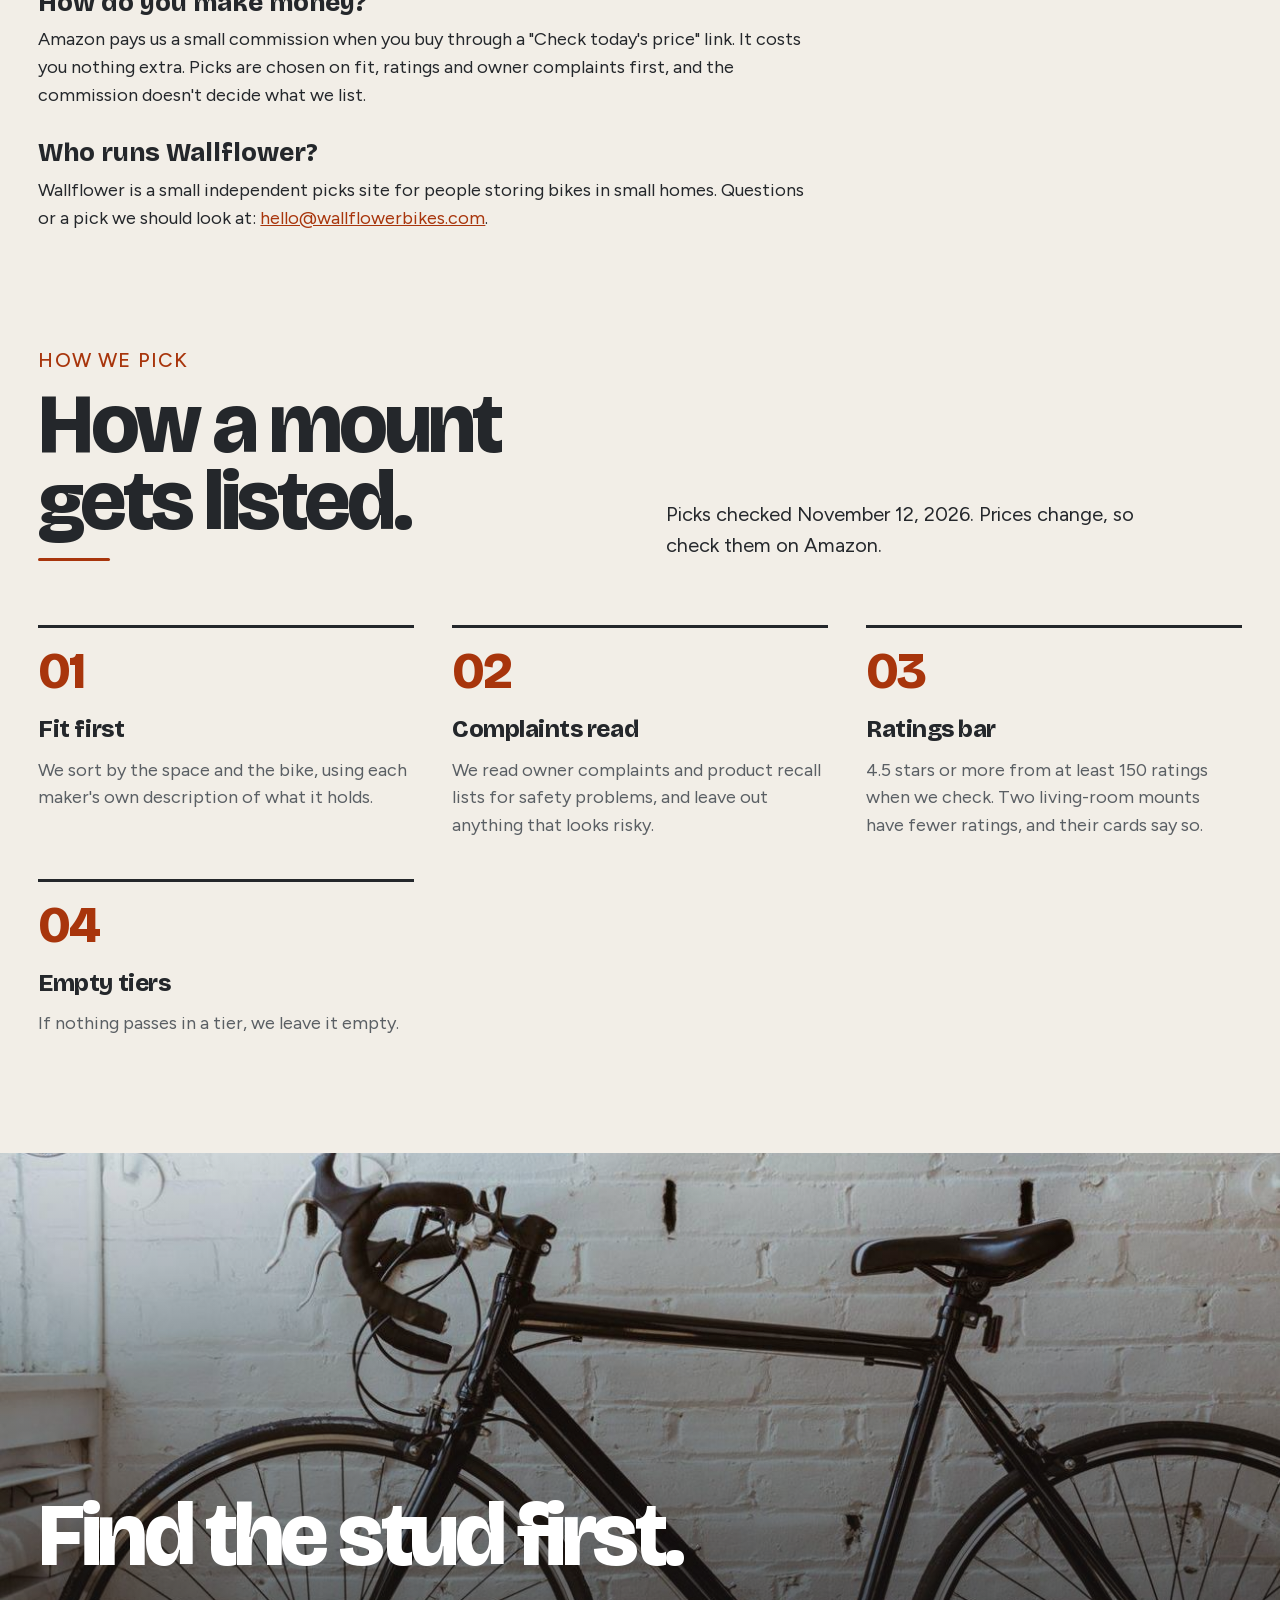
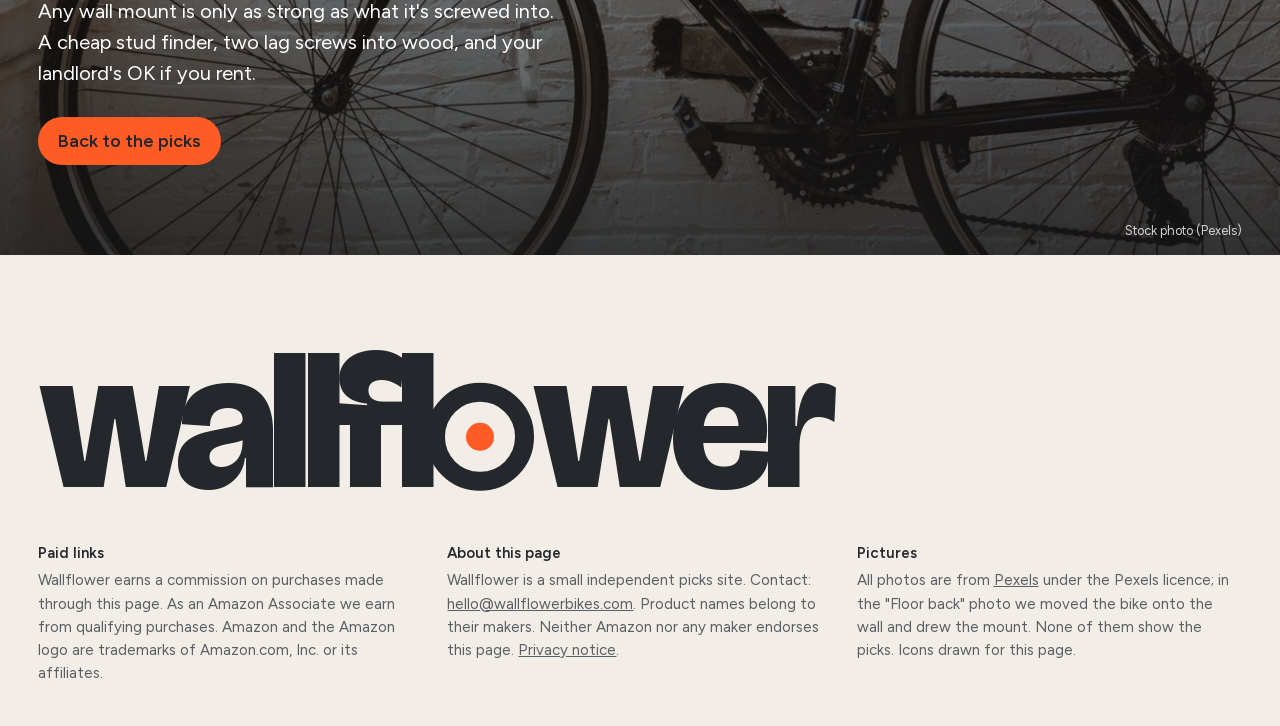
==== commit 15a6cf4e: "Gift guide: BikeHand card says no drilling is an easier ask if they rent Matches brand sheet WF-A19 " ====
--- a/picks/index.html
+++ b/picks/index.html
@@ -415,7 +415,7 @@
       <li class="gift-card rise">
         <p class="if">If they rent</p>
         <span class="tier">Budget pick</span><h3>BikeHand Bike Floor Stand</h3>
-        <p>No drilling, so no talk with the landlord. The bike stands upright in a floor slot, and the maker says it takes most 24 to 29 inch wheels.</p>
+        <p>No drilling, so it's an easier ask if they rent. The bike stands upright in a floor slot, and the maker says it takes most 24 to 29 inch wheels.</p>
         <div class="buy"><a class="btn" aria-label="Check today's price: BikeHand Bike Floor Stand (paid link)" href="https://www.amazon.com/dp/B00FLTZ26C?tag=wallflower.-20" rel="sponsored nofollow noopener" target="_blank">Check today's price</a><span class="paidtag">Paid link</span><a class="more" href="#pk-bikehand">See the trade-off</a></div>
       </li>
       <li class="gift-card rise">
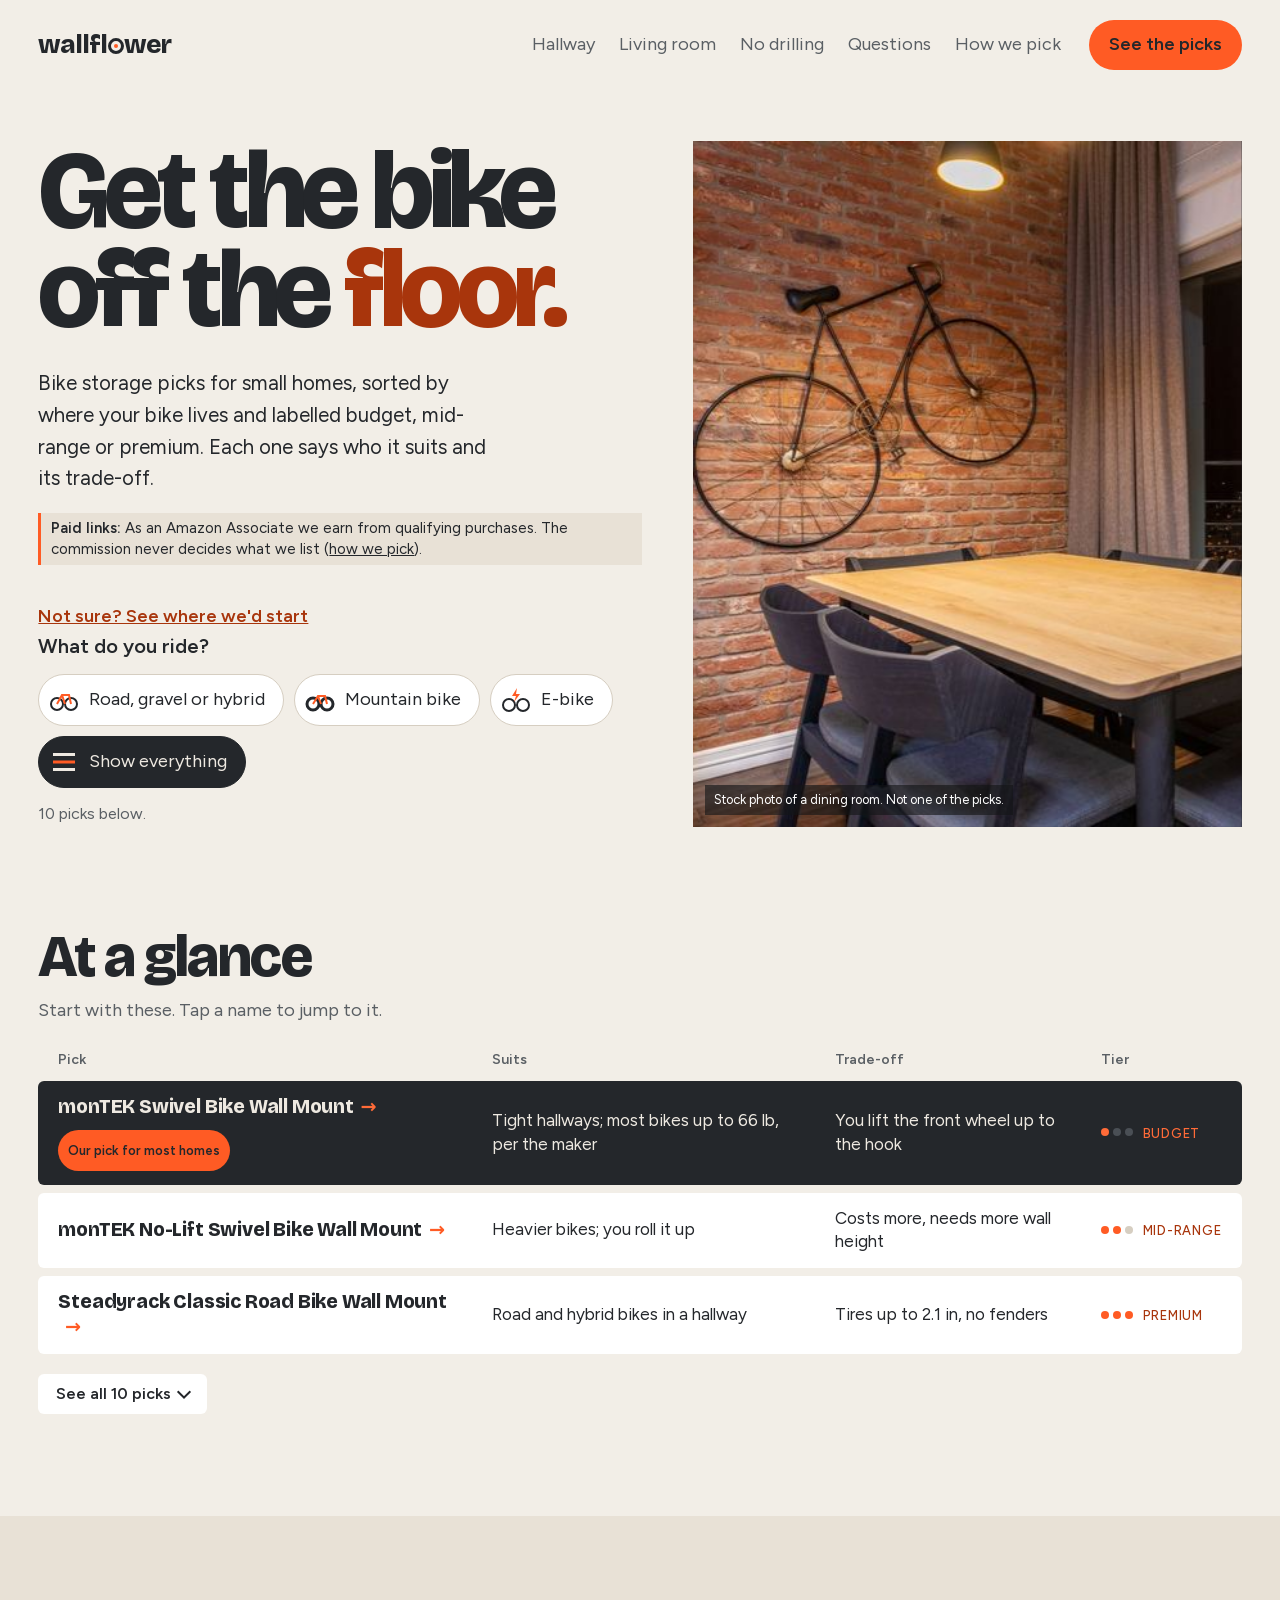
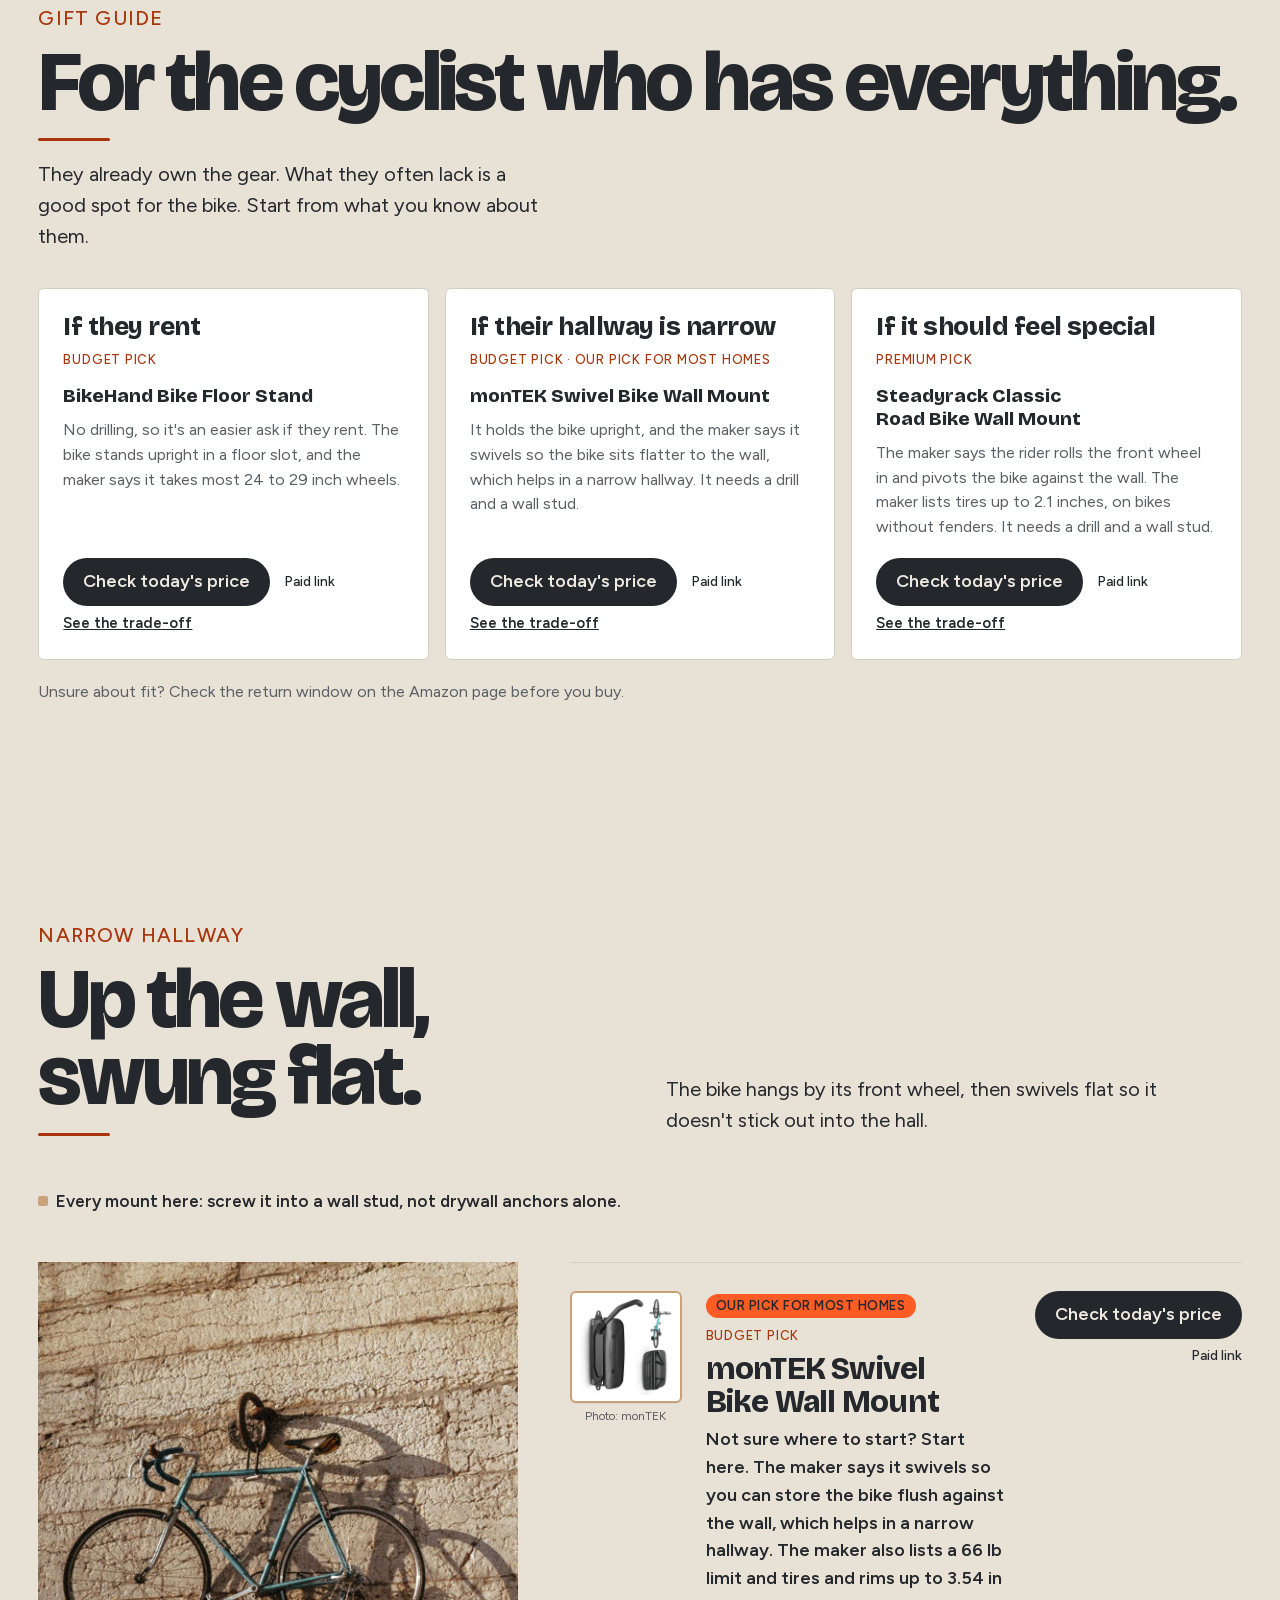
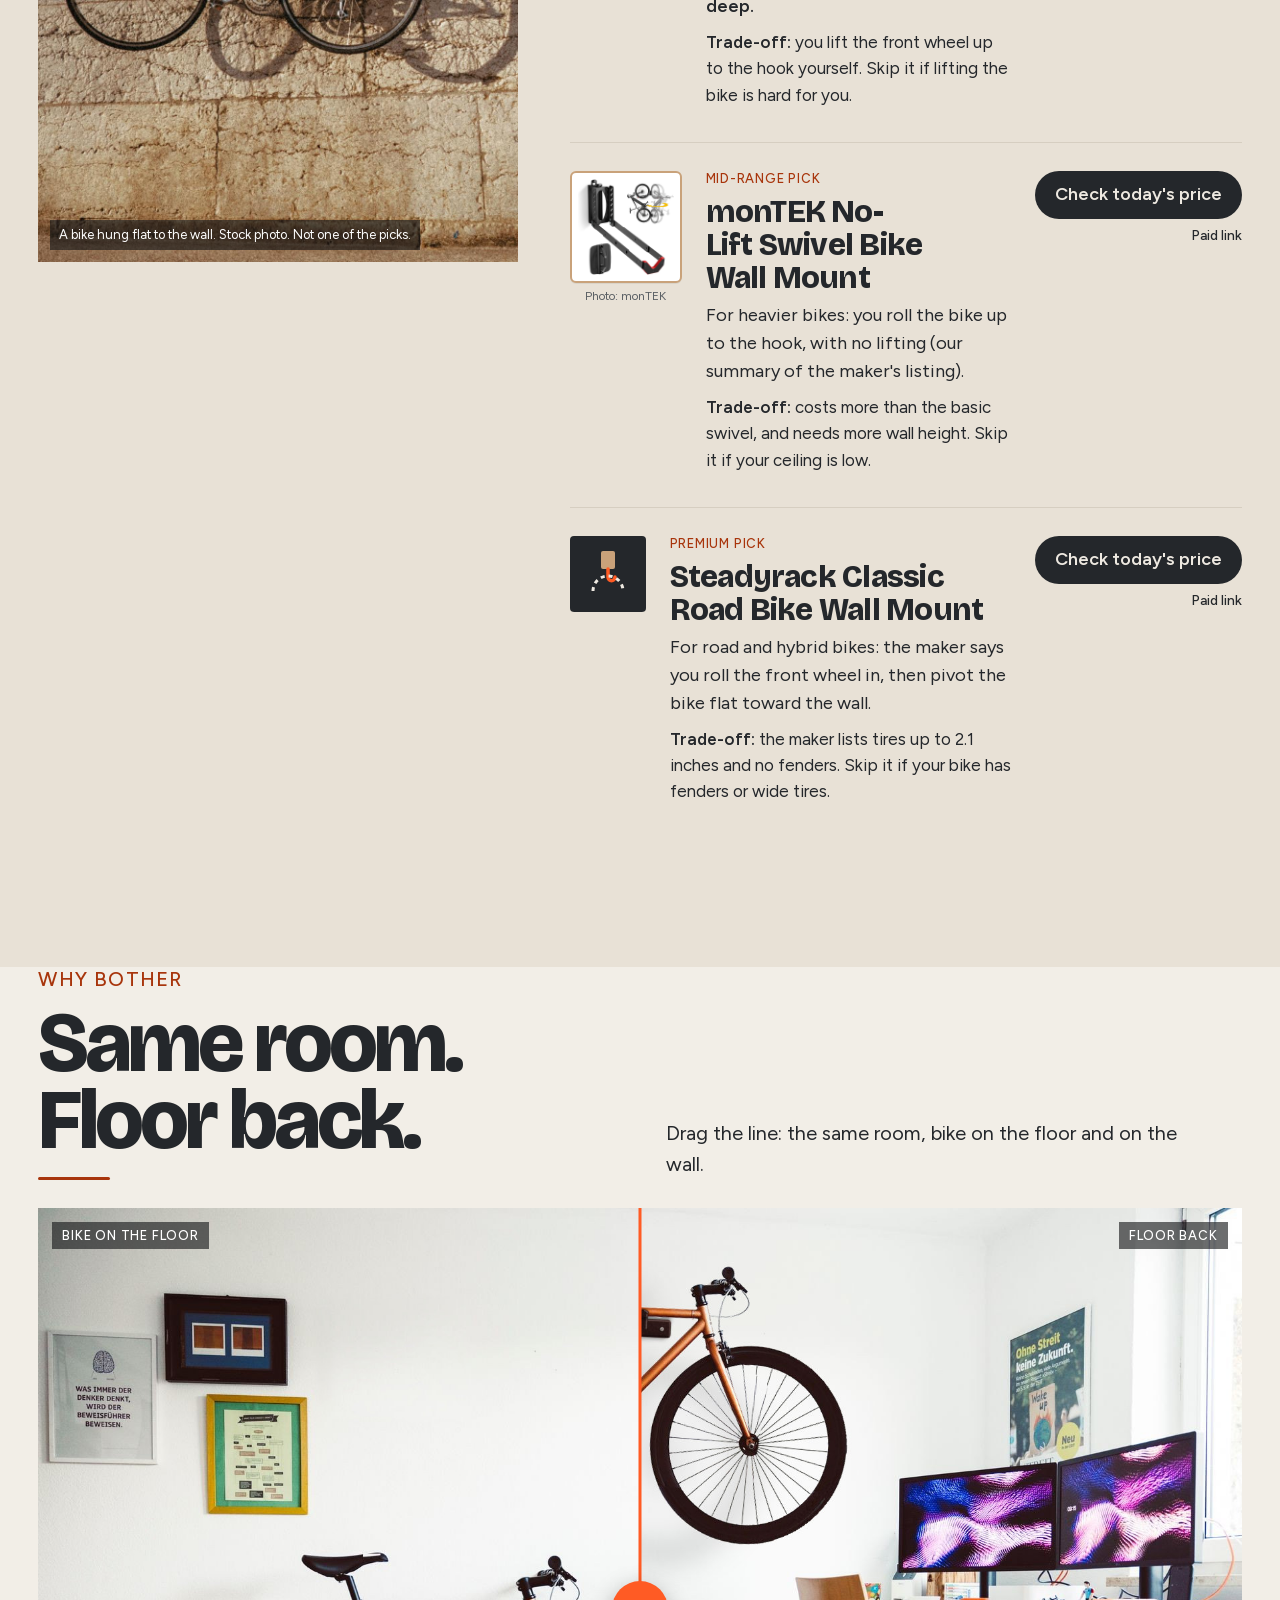
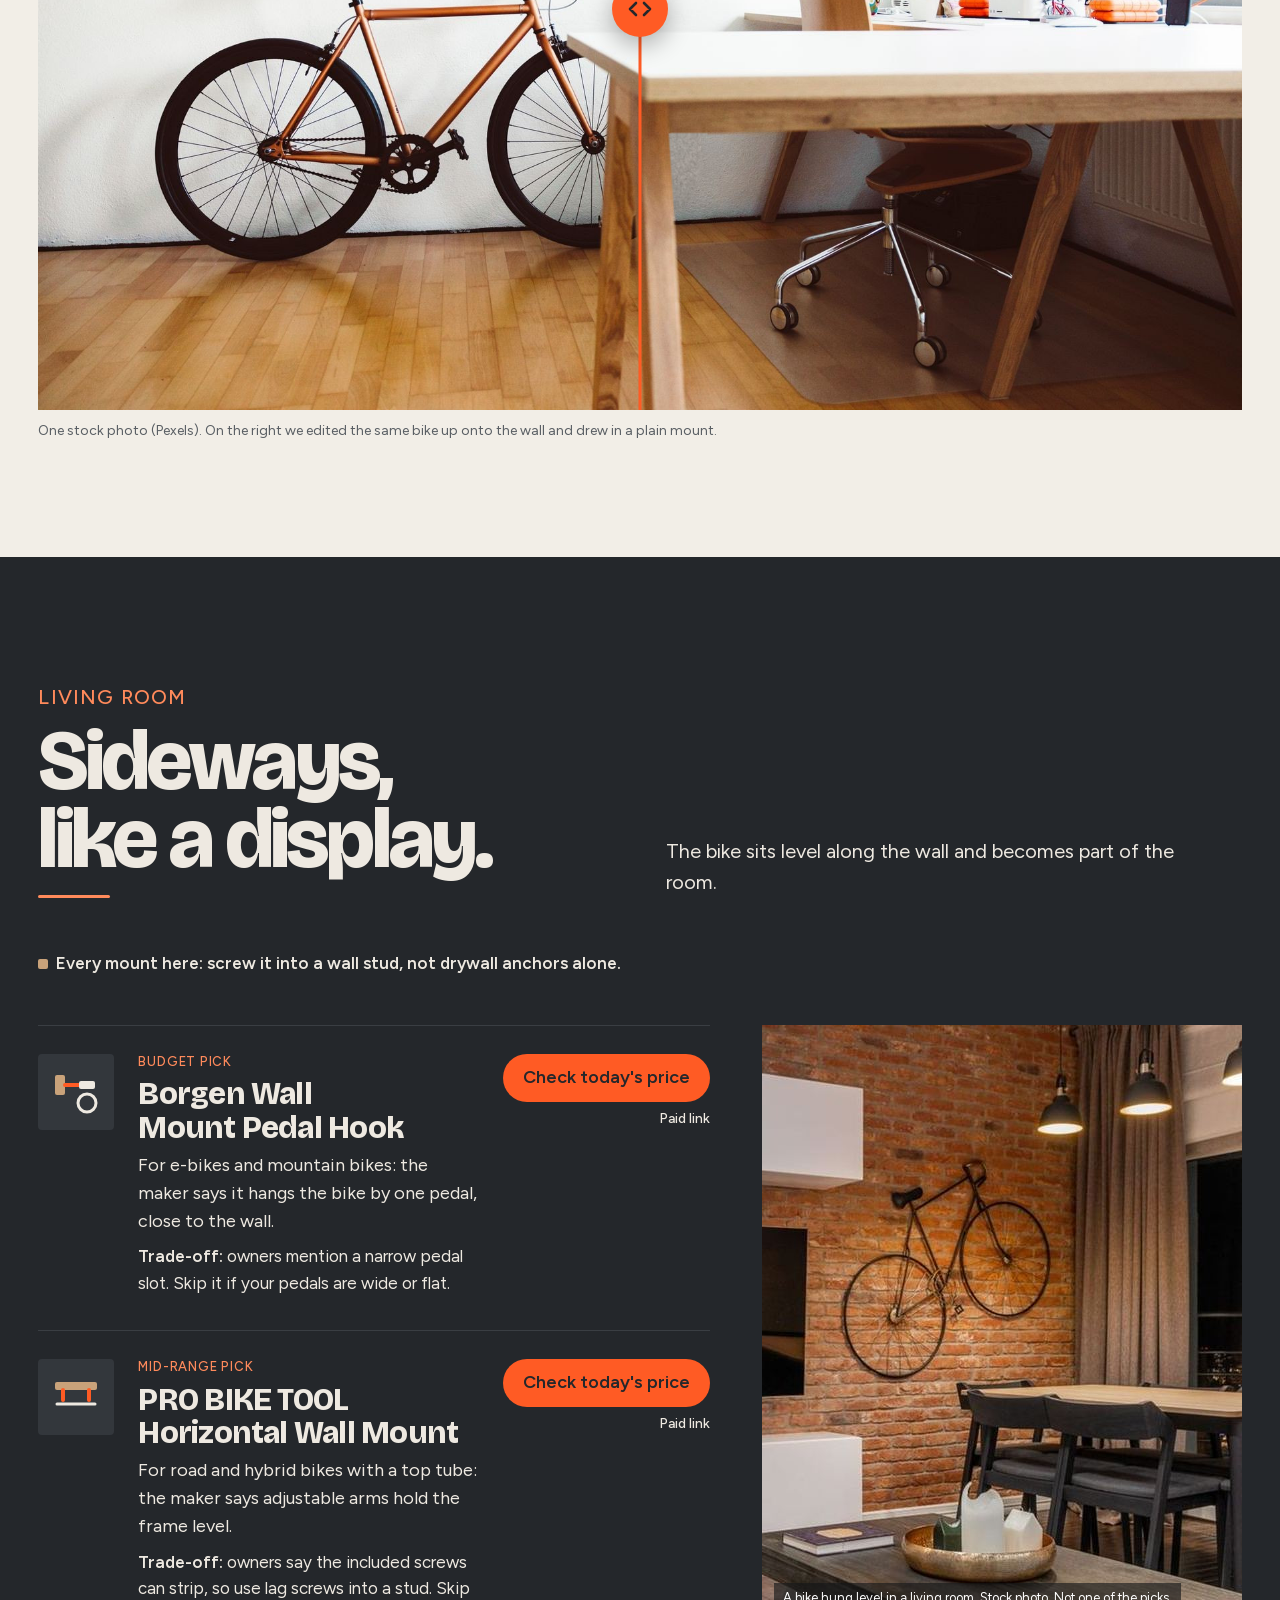
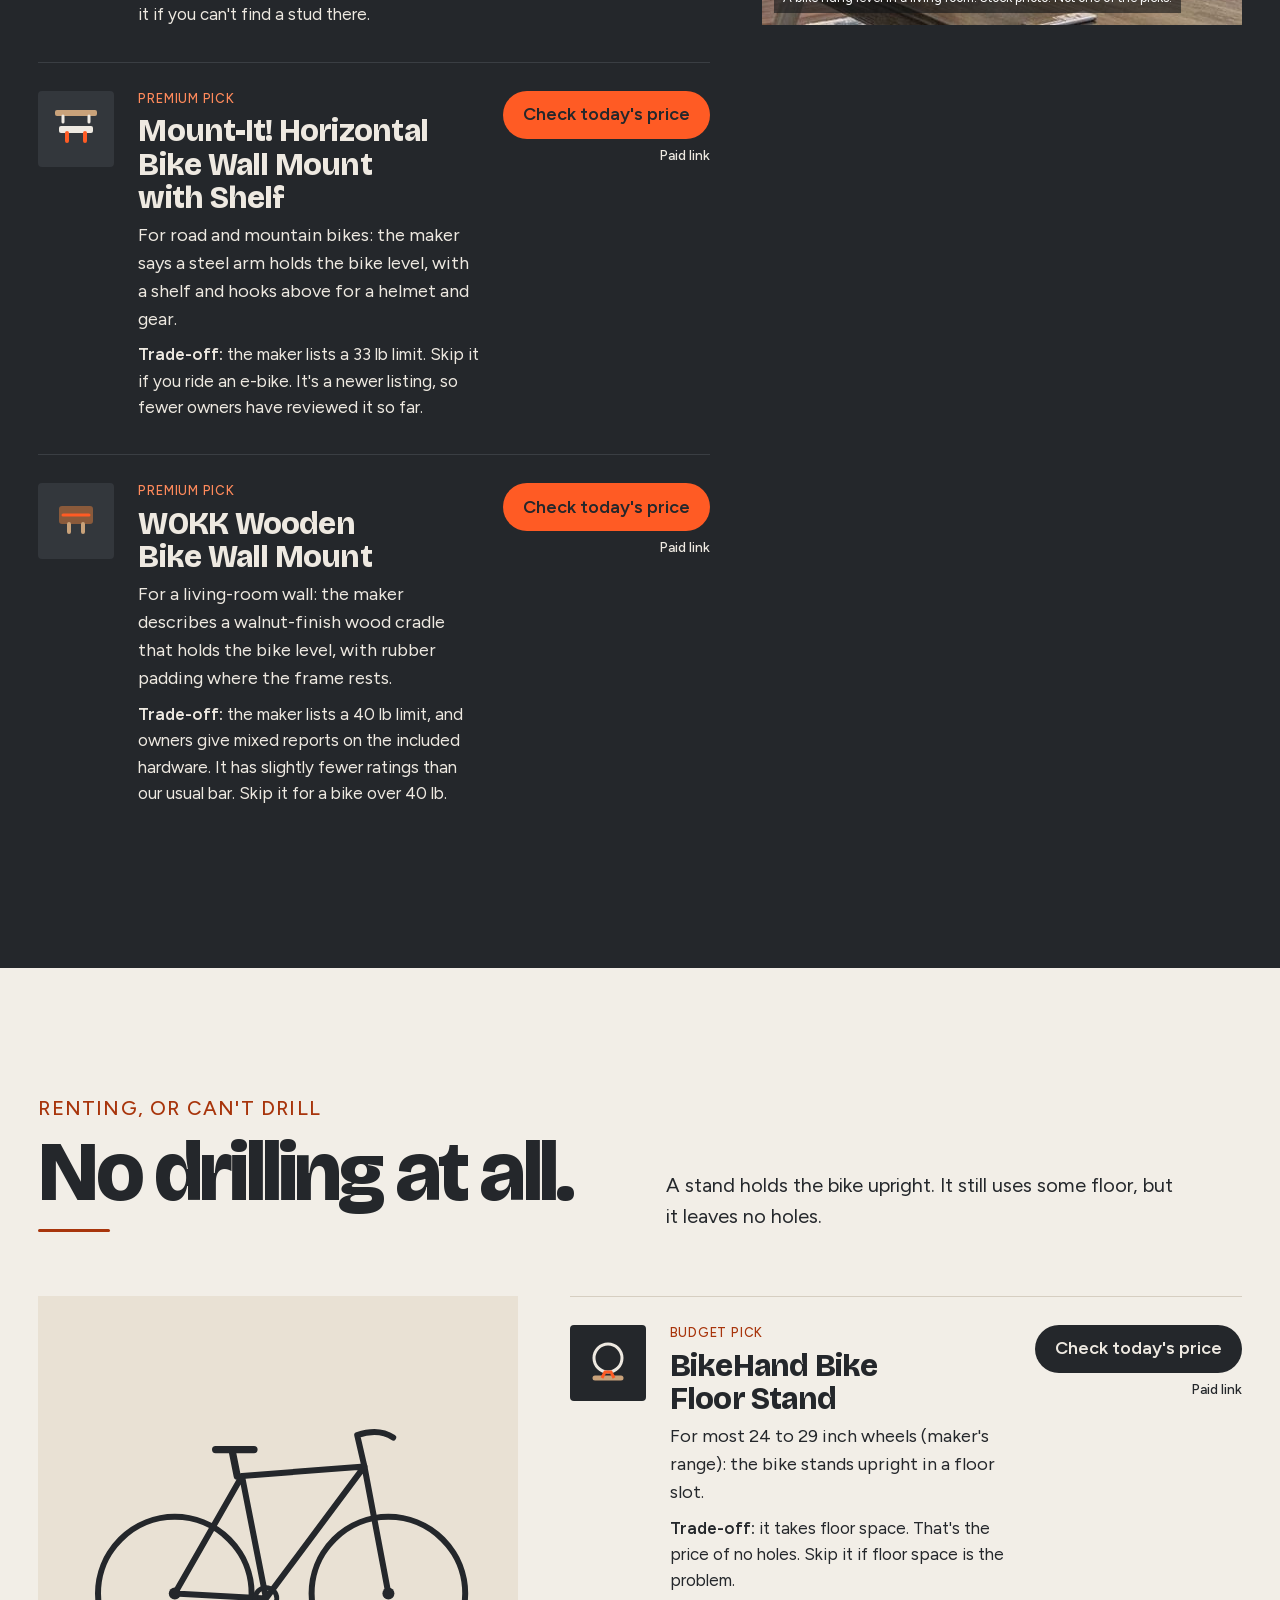
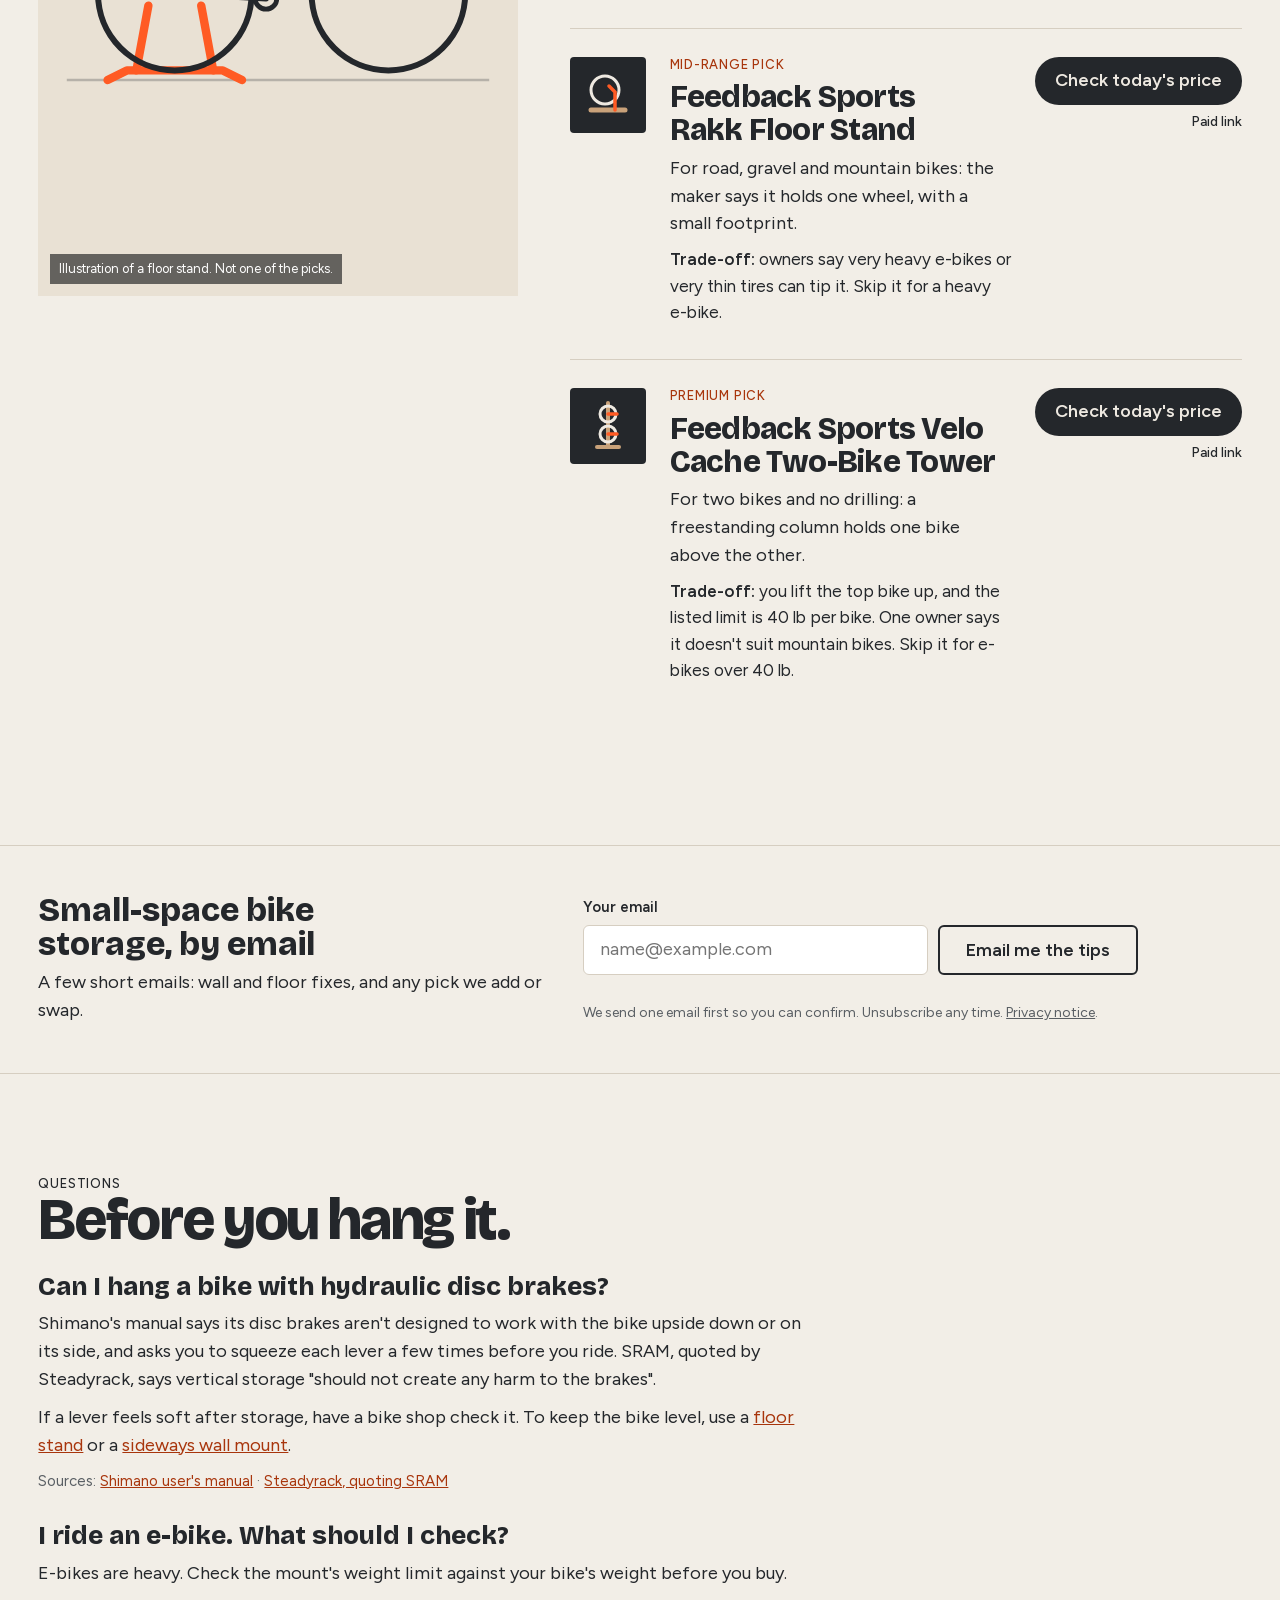
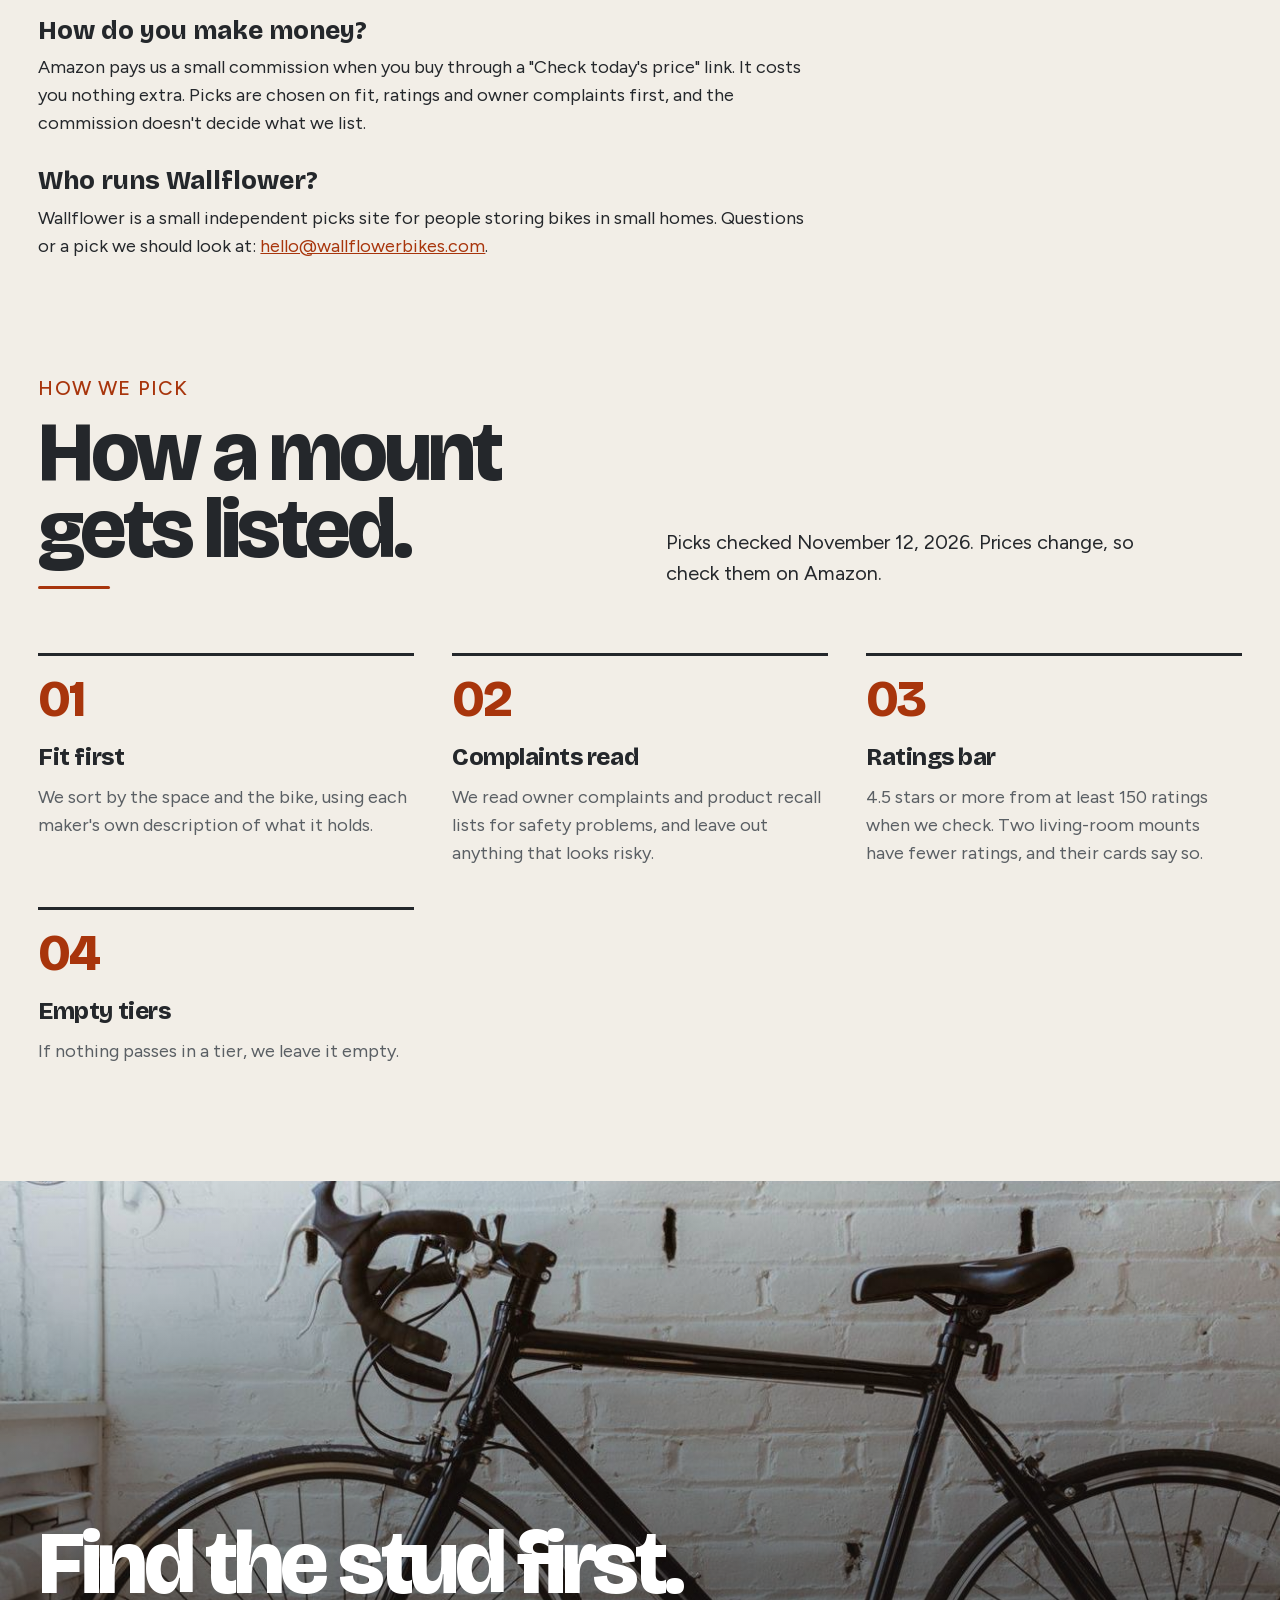
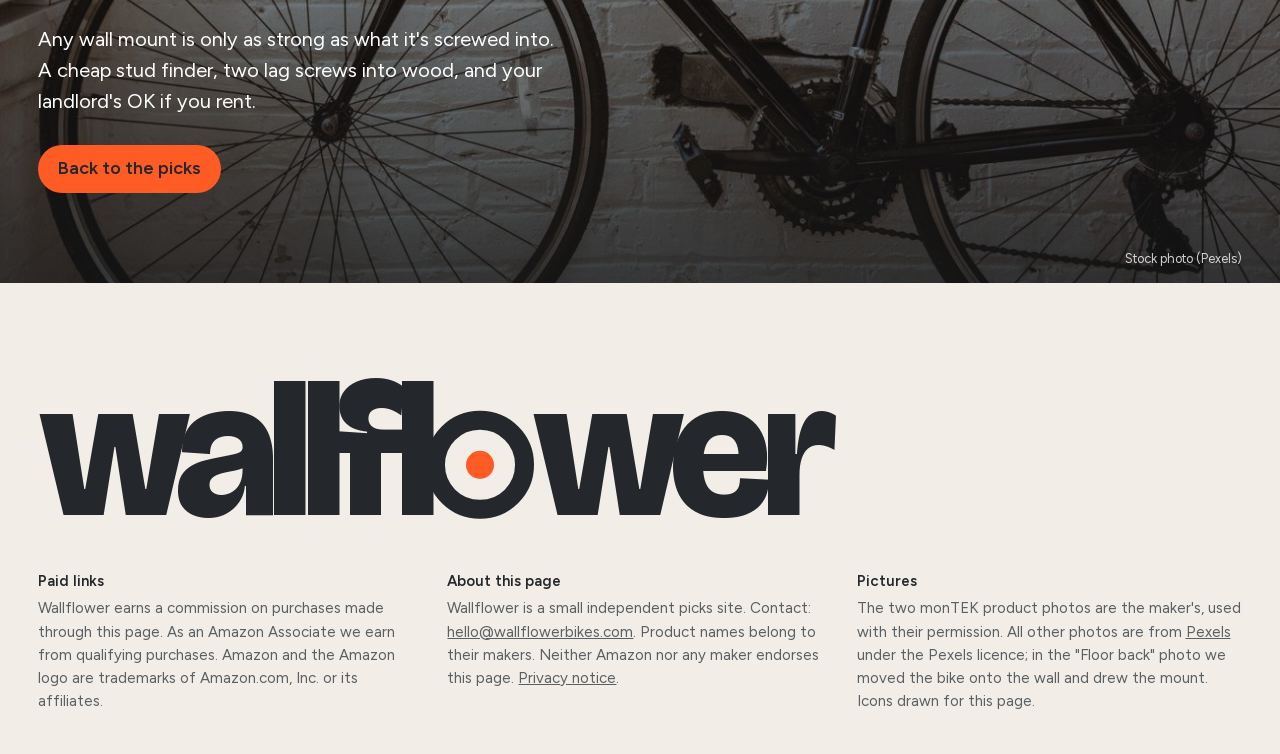
==== commit f935238c: "Picks page: accuracy fixes from the 11-18 regrade Co-Authored-By: Claude Opus 5.5 <noreply@anthropic" ====
--- a/picks/index.html
+++ b/picks/index.html
@@ -118,6 +118,7 @@
 .pick .stud::before,.stud-sec::before{content:"";width:10px;height:10px;background:var(--oak);border-radius:2px;flex:none}
 .pick .buy{grid-column:3;grid-row:1/span 2;display:flex;flex-direction:column;align-items:flex-end;gap:6px}
 .btn{display:inline-flex;align-items:center;min-height:48px;text-decoration:none;font-weight:600;padding:0 20px;border-radius:999px;white-space:nowrap;background:var(--graphite);color:#EEE9E1;transition:transform .2s,background .2s}
+@media (max-width:340px){.btn{white-space:normal;text-align:center;padding:8px 18px}}
 .g-wall .btn{background:var(--orange);color:var(--graphite)}
 .btn:hover{transform:translateY(-2px)}
 .paidtag{font-size:14px;color:var(--fg-2)}
@@ -208,7 +209,7 @@
 .gl td a::before{content:"";position:absolute;inset:0;z-index:1;border-radius:var(--gl-r)}
 .gl td a::after{content:"\2192";display:inline-block;margin-left:.35em;color:var(--gl-acc);transition:transform .3s cubic-bezier(.2,.8,.2,1)}
 .gl td a:hover{color:inherit}
-.gl td a:focus-visible{outline:none}.gl td a:focus-visible::before{outline:3px solid var(--gl-acc);outline-offset:2px}
+.gl td a:focus-visible{outline:none}.gl td a:focus-visible::before{outline:3px solid var(--gl-acc);outline-offset:-3px}
 .gl .gl-most{display:table;white-space:nowrap;margin-top:10px;font-size:13px;font-weight:700;line-height:1;padding:6px 10px;border-radius:var(--gl-chip-r);background:var(--gl-acc);color:var(--gl-acc-ink)}
 .gl td[data-l]{color:var(--gl-ink)}
 .gl tr.gl-top td{background:var(--gl-top);color:var(--gl-top-ink)}
@@ -381,7 +382,6 @@
   </div>
   <figure class="photo rise">
     <img src="../assets/home-wall-1200.jpg" srcset="../assets/home-wall-800.jpg 800w, ../assets/home-wall-1200.jpg 1200w, ../assets/home-wall.jpg 1800w" sizes="(max-width:880px) 100vw, 55vw" width="1800" height="1202" alt="A road bike hung sideways on a brick wall above a dining table at home" fetchpriority="high">
-    <div class="tag"><b>11 sq ft</b><span>of floor a parked bike covers</span></div>
     <figcaption>Stock photo of a dining room. Not one of the picks.</figcaption>
   </figure>
 </section>
@@ -447,7 +447,7 @@
       </li>
       <li class="pick has-ph rise" id="pk-nolift" data-ride="mtb ebike">
         <figure class="ic ph"><img src="../assets/products/B0CSSJFVBM.jpg" alt="The monTEK No-Lift Swivel Bike Wall Mount, maker's product photo" width="800" height="800" loading="lazy"><figcaption>Photo: monTEK</figcaption></figure>
-        <div><span class="tier">Mid-range pick</span><h3>monTEK No-Lift Swivel Bike Wall Mount</h3><p class="why">For heavier bikes: the maker says you roll the bike up rather than lift it.</p><p class="give"><b>Trade-off:</b> costs more than the basic swivel, and needs more wall height. Skip it if your ceiling is low.</p></div>
+        <div><span class="tier">Mid-range pick</span><h3>monTEK No-Lift Swivel Bike Wall Mount</h3><p class="why">For heavier bikes: you roll the bike up to the hook, with no lifting (our summary of the maker's listing).</p><p class="give"><b>Trade-off:</b> costs more than the basic swivel, and needs more wall height. Skip it if your ceiling is low.</p></div>
         <div class="buy"><a class="btn" aria-label="Check today's price: monTEK No-Lift Swivel Bike Wall Mount (paid link)" href="https://www.amazon.com/dp/B0CSSJFVBM?tag=wallflower.-20" rel="sponsored nofollow noopener" target="_blank">Check today's price</a><span class="paidtag">Paid link</span></div>
       </li>
       <li class="pick rise" id="pk-steadyrack" data-ride="road">
@@ -460,7 +460,7 @@
 </section>
 
 <section class="compare" aria-labelledby="h-cmp">
-  <div class="gh"><div><p class="label rise">Why bother</p><h2 id="h-cmp" class="rise">Same room. Floor back.</h2></div><p class="rise">Drag the line to compare. A typical adult bike is about 69 × 24 in, so it covers roughly 11 sq ft of floor.</p></div>
+  <div class="gh"><div><p class="label rise">Why bother</p><h2 id="h-cmp" class="rise">Same room. Floor back.</h2></div><p class="rise">Drag the line: the same room, bike on the floor and on the wall.</p></div>
   <div class="cmp rise" id="cmp">
     <img src="../assets/office-floor.jpg?v=2" alt="A home office with a bike leaning against the wall on the floor" loading="lazy">
     <img class="after" src="../assets/office-wall.jpg?v=3" alt="The same home office with the bike hung on a wall mount and the floor clear" loading="lazy">
@@ -601,7 +601,7 @@
   <div class="cols">
     <p><strong>Paid links</strong>Wallflower earns a commission on purchases made through this page. As an Amazon Associate we earn from qualifying purchases. Amazon and the Amazon logo are trademarks of Amazon.com, Inc. or its affiliates.</p>
     <p><strong>About this page</strong>Wallflower is a small independent picks site. Contact: <a href="mailto:hello@wallflowerbikes.com">hello@wallflowerbikes.com</a>. Product names belong to their makers. Neither Amazon nor any maker endorses this page. <a href="../privacy.html">Privacy notice</a>.</p>
-    <p><strong>Pictures</strong>All photos are from <a href="https://www.pexels.com/">Pexels</a> under the Pexels licence; in the "Floor back" photo we moved the bike onto the wall and drew the mount. None of them show the picks. Icons drawn for this page.</p>
+    <p><strong>Pictures</strong>The two monTEK product photos are the maker's, used with their permission. All other photos are from <a href="https://www.pexels.com/">Pexels</a> under the Pexels licence; in the "Floor back" photo we moved the bike onto the wall and drew the mount. Icons drawn for this page.</p>
   </div>
 </footer>
 
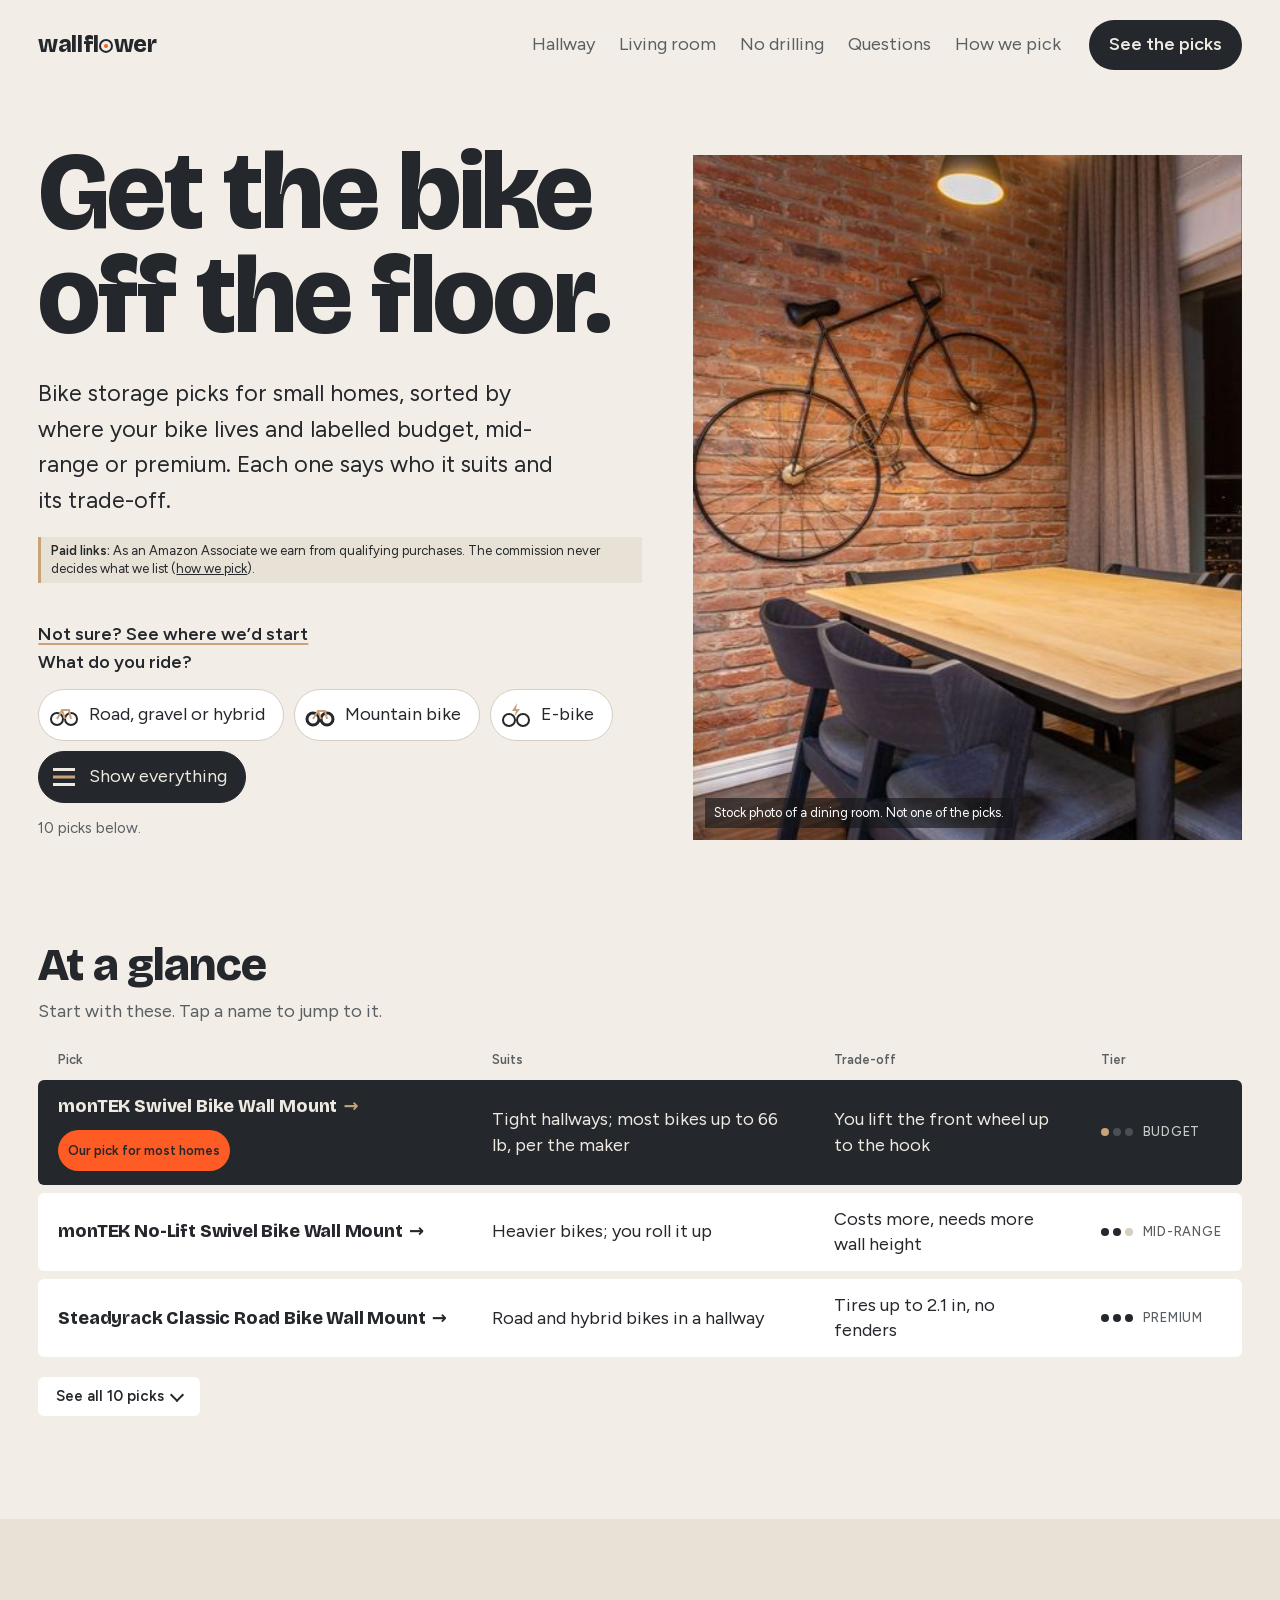
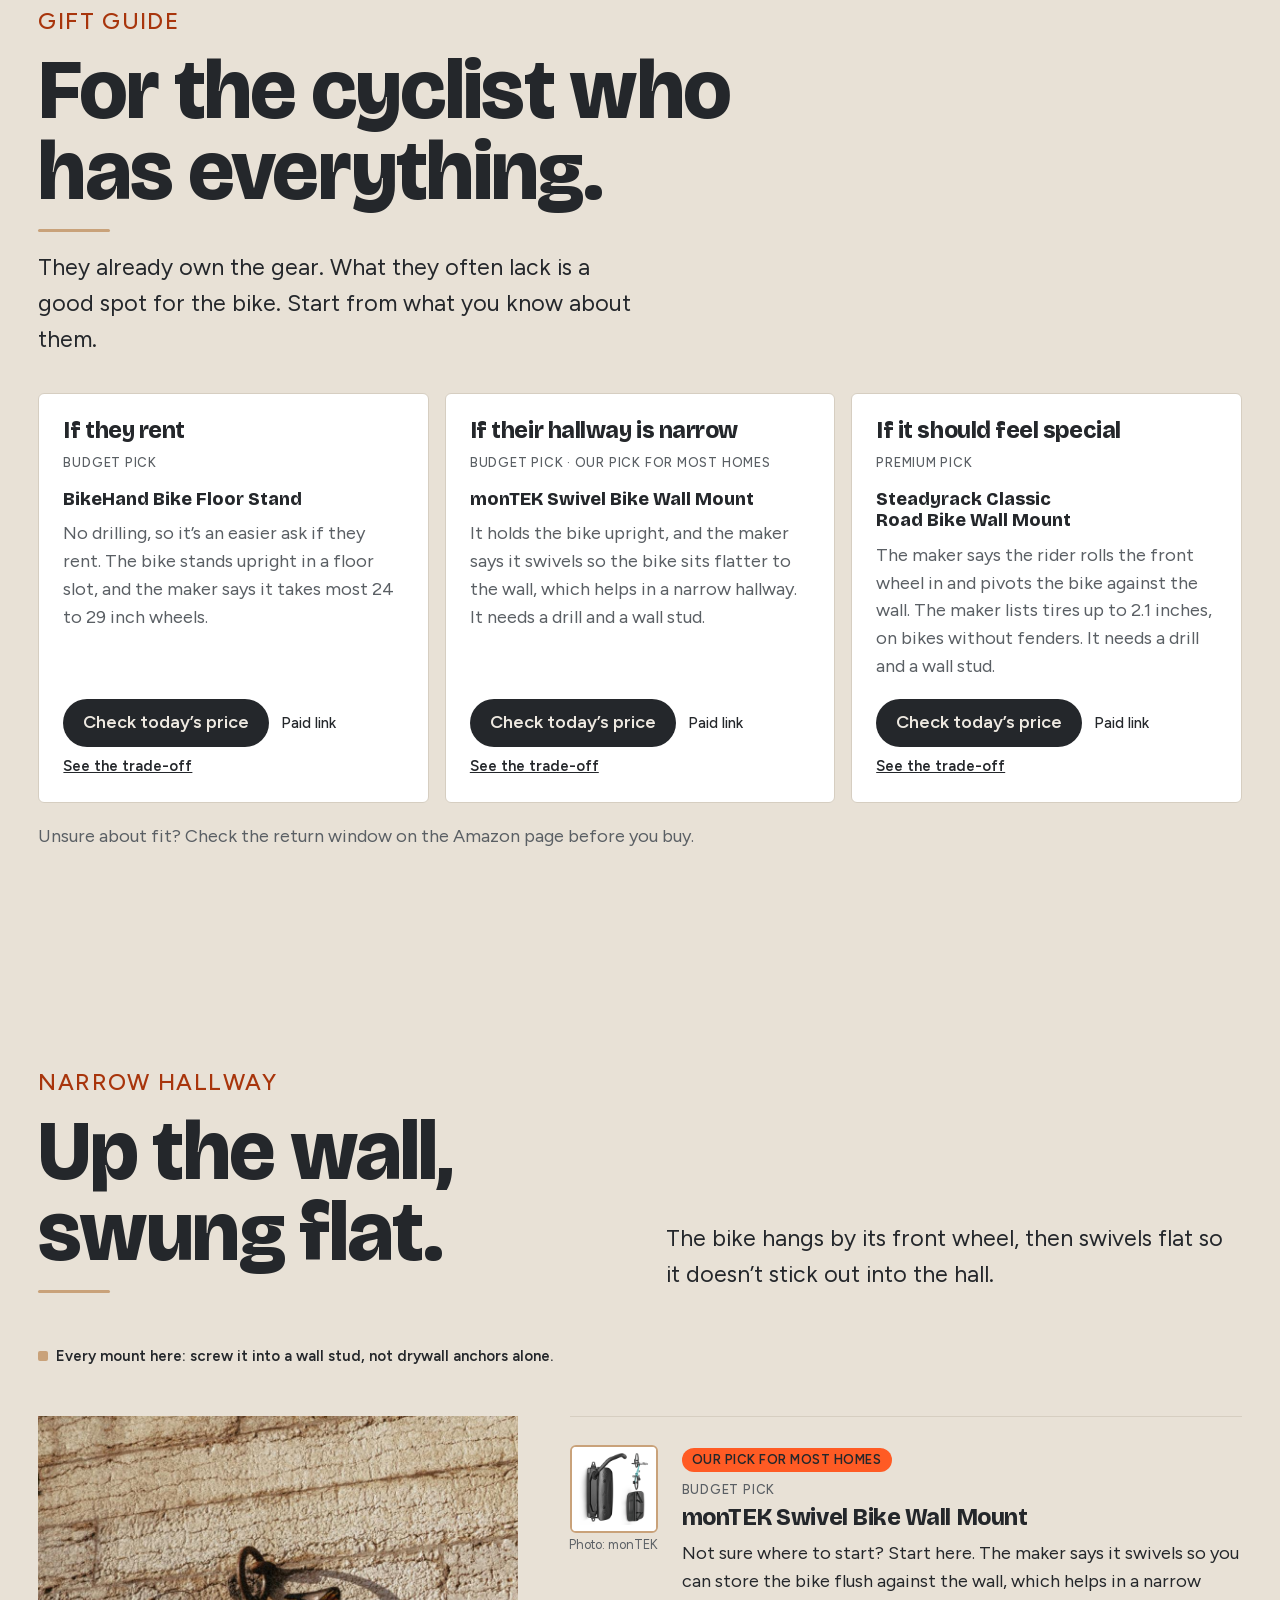
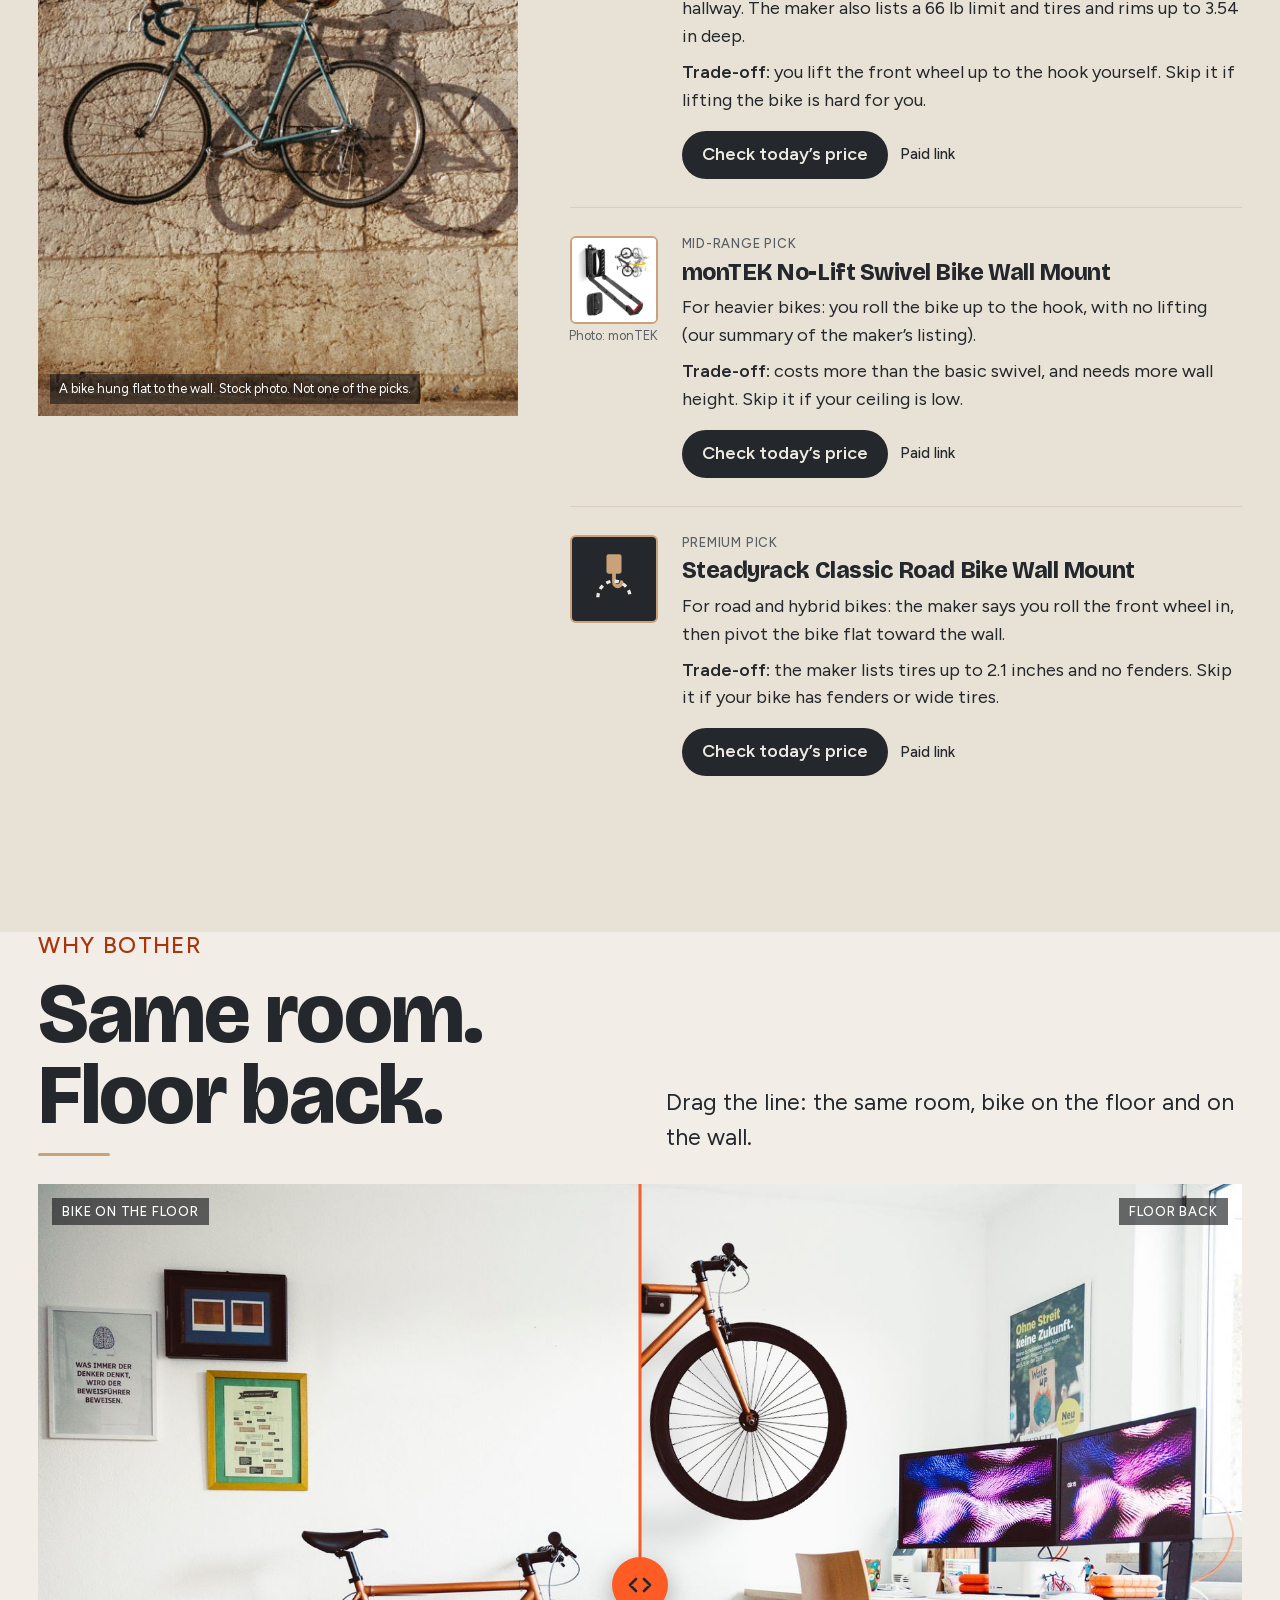
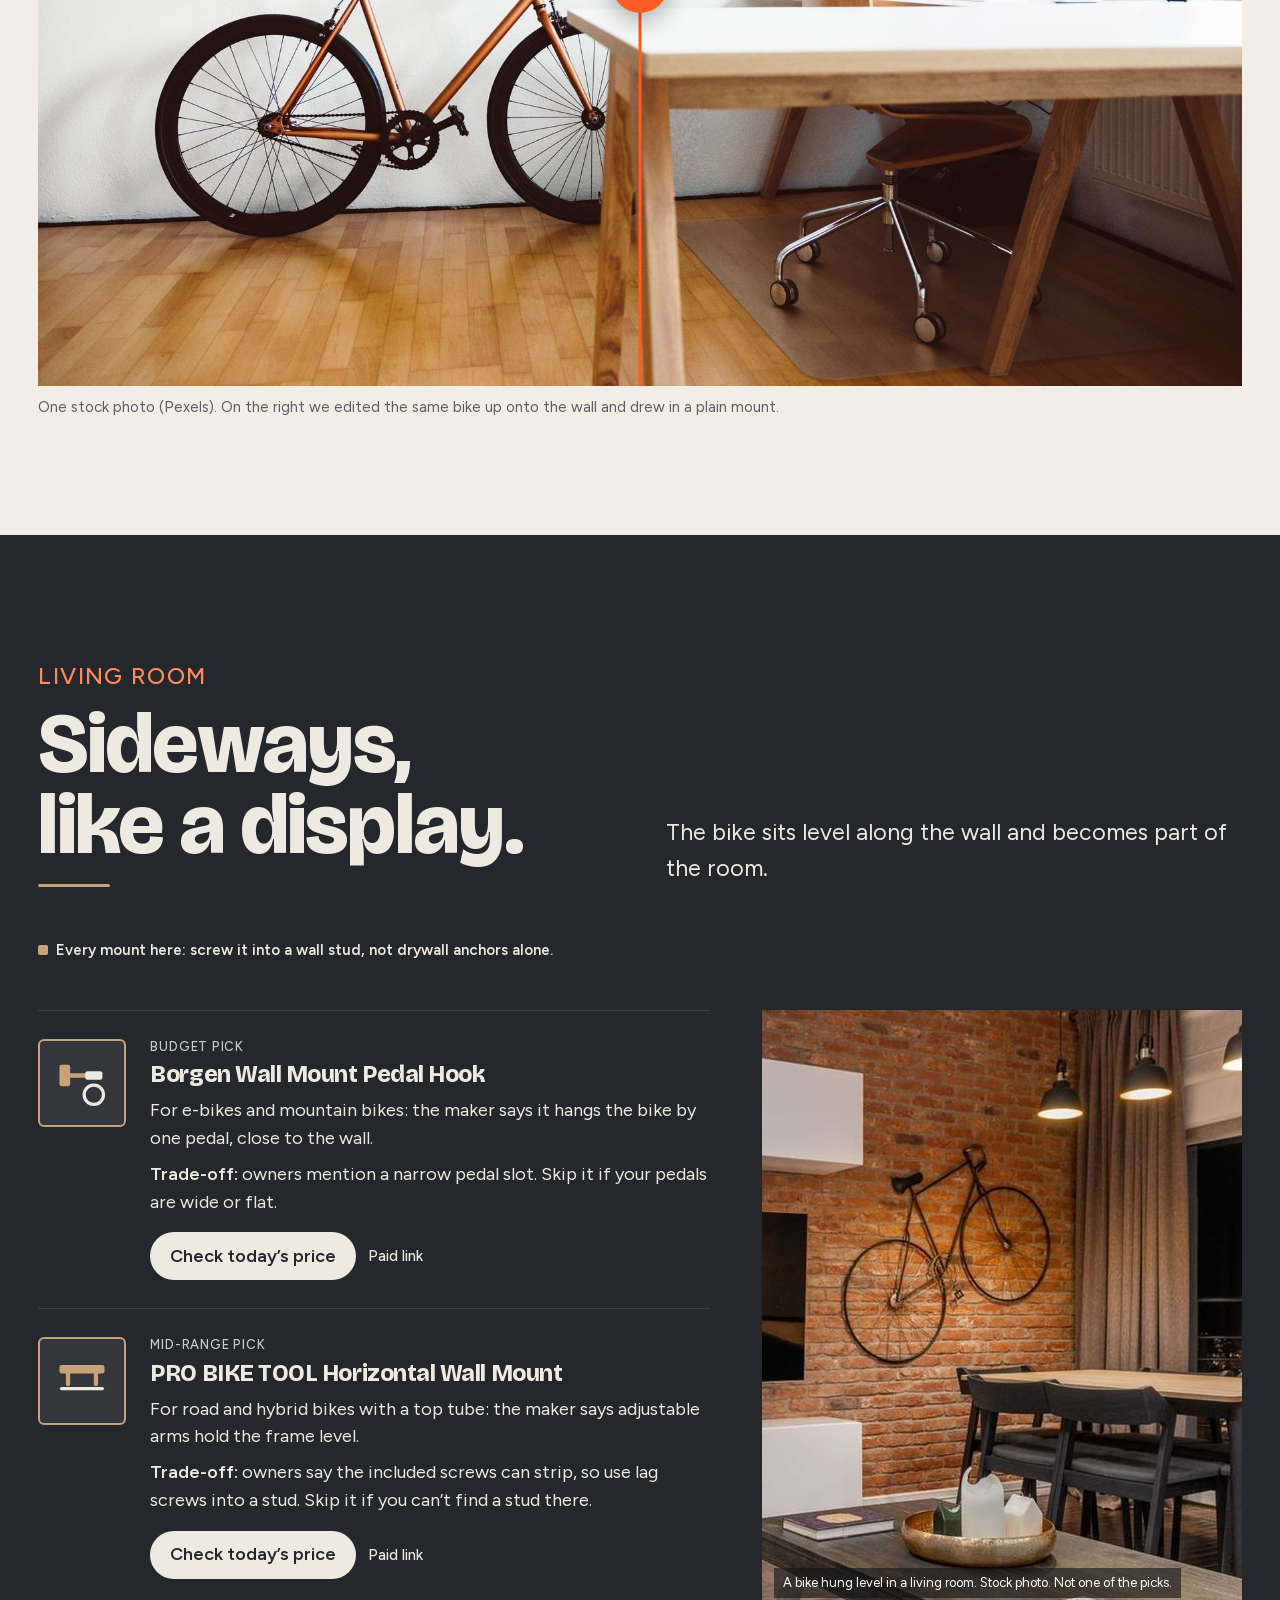
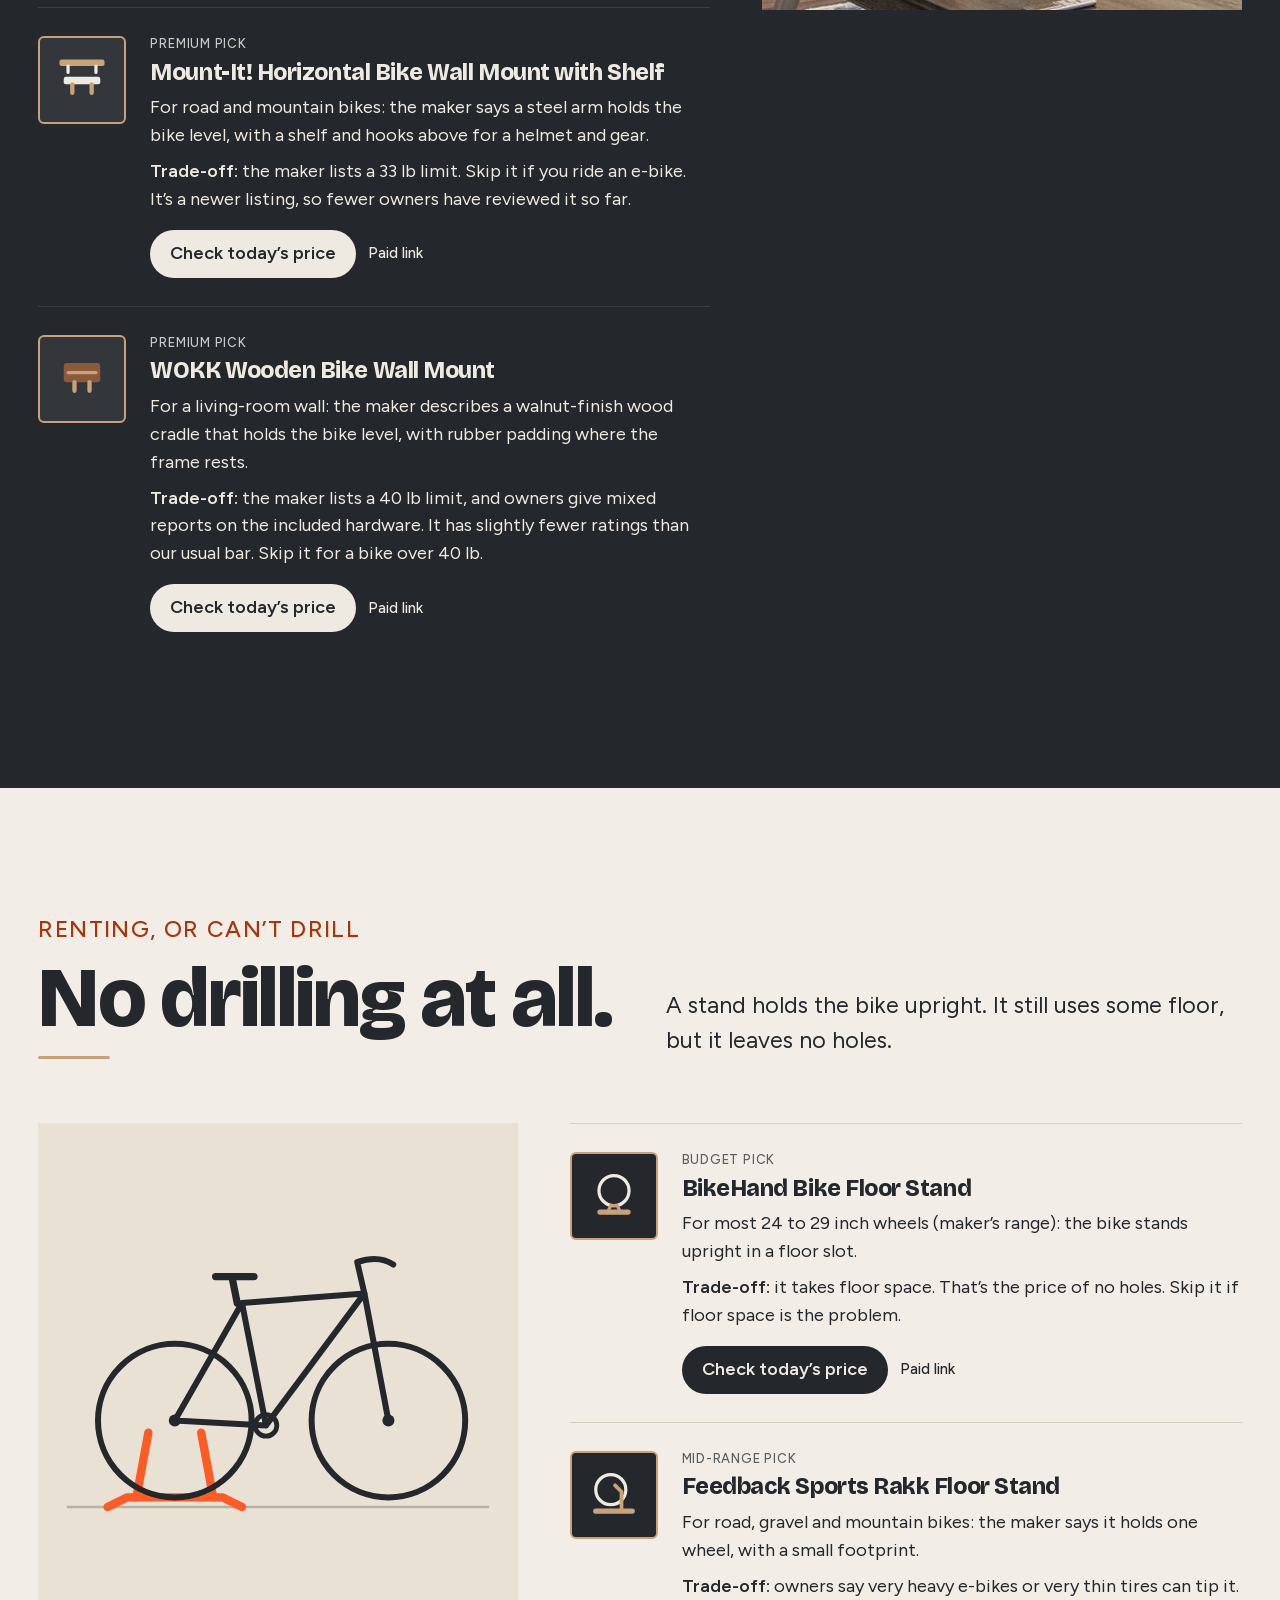
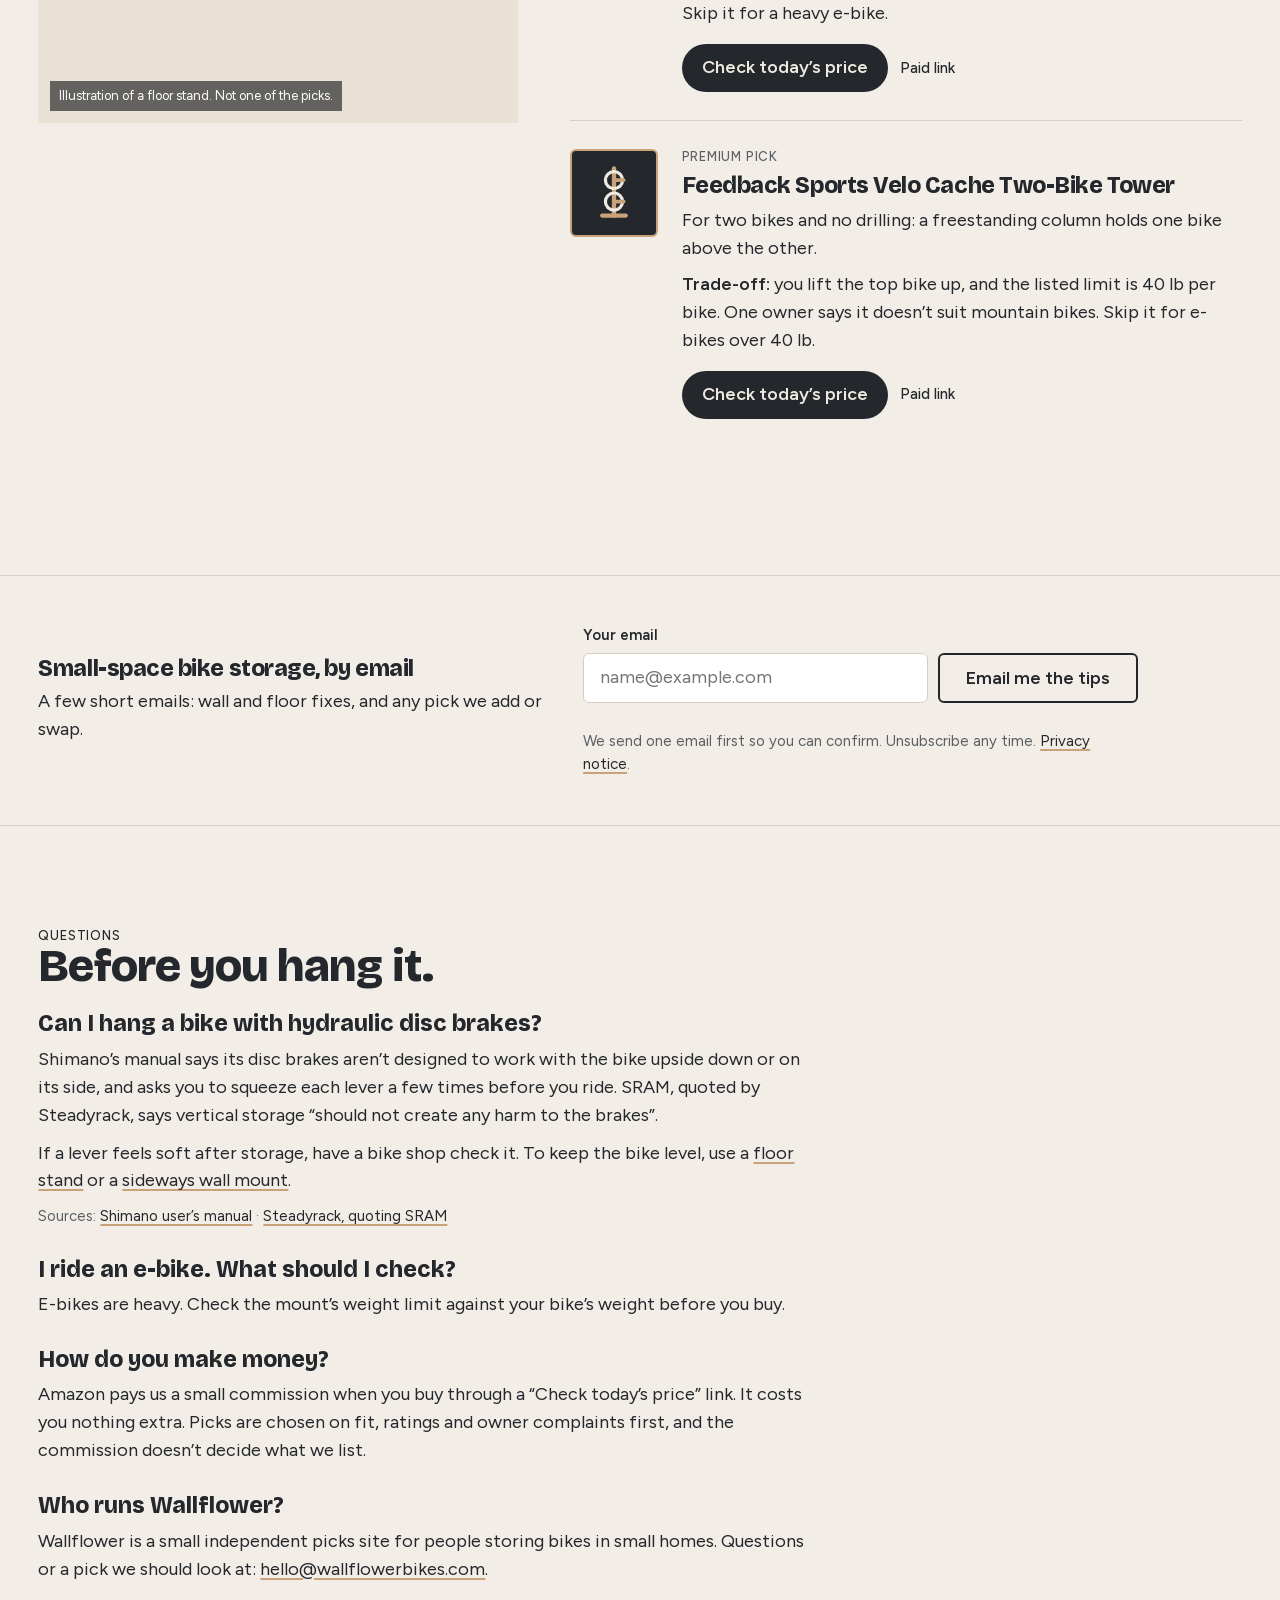
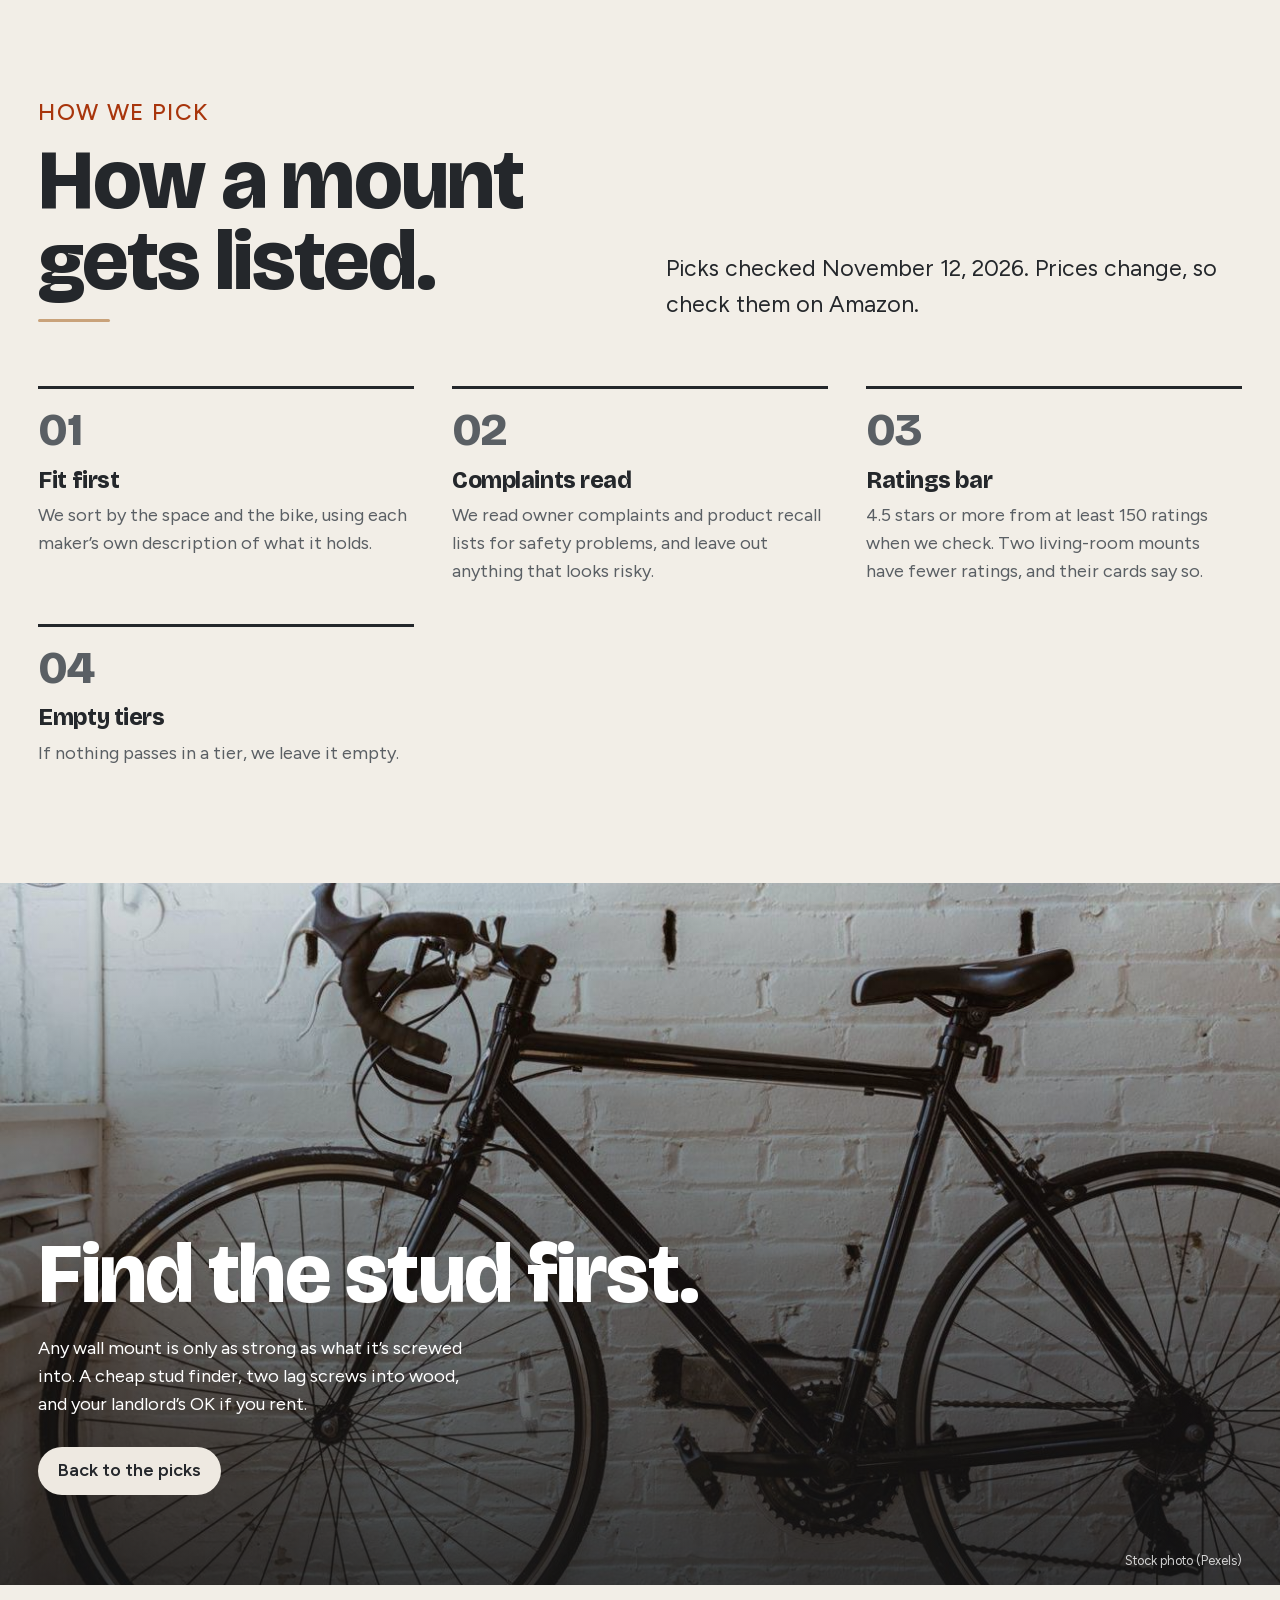
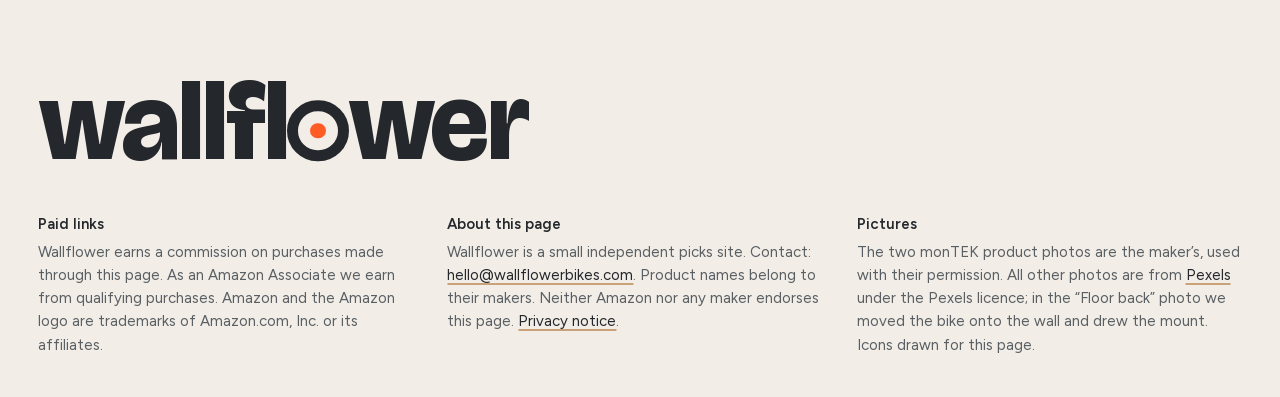
==== commit a9c46c04: "Visual v3 sample: one type scale, looser display tracking, one card and button pattern, phone hero o" ====
--- a/picks/index.html
+++ b/picks/index.html
@@ -351,6 +351,95 @@
 @media (prefers-reduced-motion:reduce){.rise,.js .rise,.js .rise:not(.in){transition:none!important;transform:none!important}}
 </style>
 <script>(function(){if(!('IntersectionObserver' in window)){document.documentElement.classList.add('no-io');return}var io=new IntersectionObserver(function(es){es.forEach(function(e){if(e.isIntersecting){e.target.classList.add(e.target.classList.contains('gh')?'in':'seen');io.unobserve(e.target)}})},{rootMargin:'0px 0px -12% 0px'});document.addEventListener('DOMContentLoaded',function(){document.querySelectorAll('.gh,.group .photo').forEach(function(el){io.observe(el)})})})();</script>
+<style id="visual-v3">
+/* visual v3 (sample, 2026-11-18): one type scale, looser display tracking, one card and one button pattern,
+   orange kept for the "Our pick" pill, eyebrows, the logo dot and the slider. Motion: decoration only, 0.3 s or less. */
+:root{
+  --fs-1:13px;--fs-2:15px;--fs-3:18px;--fs-4:clamp(21px,1.8vw,24px);--fs-5:clamp(30px,3.6vw,48px);--fs-6:clamp(44px,6.6vw,104px);--fs-7:clamp(54px,8.6vw,140px);
+  --track:-.02em;--btn-bg:var(--graphite);--btn-fg:#EEE9E1;--tile:2px solid var(--oak);
+}
+@media (prefers-color-scheme:dark){:root:not([data-theme="light"]){--btn-bg:#EEE9E1;--btn-fg:var(--graphite)}}
+:root[data-theme="dark"]{--btn-bg:#EEE9E1;--btn-fg:var(--graphite)}
+/* type scale: every size on the page is one of the seven tokens */
+body{font-size:var(--fs-3)}
+.label,.tier,.most-tag,.photo figcaption,.pick .ic.ph figcaption,.cmp .side,.tag span,.close small,.gl th,.gl .gl-most,.gl td:nth-child(4),.paid,.hero .paid,p.paid{font-size:var(--fs-1)!important}
+.paidtag,.count,.note,.pick .stud,.stud-sec,p.stud-sec,footer .cols,.su .su-small,.su-mid .su-small,.su-mid label,.faq .src,.gift-card .more,.jump a,.empty-note,.gl-toggle,body .kbar .kl,body .kbar button,body .kbar .su-msg,.gl td[data-l]::before{font-size:var(--fs-2)!important}
+.pick .give,.gift-card p,.gift .before,.gift .after,.gl,.gl td a,.gl td[data-l]:not(:nth-child(4)),.gift-card h3,.su button,.picker legend,.close p{font-size:var(--fs-3)!important}
+.mark,.lede,.gh p,.pick h3,.steps h3,.faq dt,.gift-card .if,.su-mid h2{font-size:var(--fs-4)!important}
+.glance h2,.faq h2,.su h2:not(.su-mid h2),.steps li::before,.tag b{font-size:var(--fs-5)!important}
+.su-mid h2{font-size:var(--fs-4)!important}
+.gh h2,.close h2{font-size:var(--fs-6)!important}
+.hero h1,footer .name{font-size:var(--fs-7)!important}
+body .dealtag small,body .kbar .su-small{font-size:var(--fs-1)!important}
+@media (max-width:700px){.gl td[data-l]:not(:nth-child(4)){font-size:var(--fs-2)!important}}
+/* display tracking: loose enough that no letters touch */
+h1,h2,.hero h1,.gh h2,.close h2,.glance h2,.faq h2,.su h2,footer .name,.mark,.steps li::before,.pick h3,.steps h3,.gift-card .if{letter-spacing:var(--track)!important}
+.hero h1{line-height:.94}.gh h2,.close h2{line-height:.96}footer .name{line-height:.9}
+.pick h3,.steps h3,.faq dt,.gift-card .if{line-height:1.15}
+/* colour: orange only for the pill, eyebrows, logo dot and slider */
+.hero h1 em{color:inherit}
+.paid{border-left-color:var(--oak)!important}
+.tier,.gl .tier,.g-wall .tier{color:var(--fg-2)!important}.g-wall .tier{color:#C9CBC8!important}
+.steps li::before{color:var(--fg-2)}
+.gh h2::after,.g-wall .gh h2::after{background:var(--oak)!important}
+.glance{--gl-acc:var(--fg);--gl-top-acc:var(--oak)}
+.gl .gl-most{background:var(--orange)!important;color:var(--graphite)!important}
+@media (prefers-color-scheme:dark){:root:not([data-theme="light"]) .glance{--gl-top:#2E3236;--gl-top-ink:#EEE9E1;--gl-top-muted:#AEB0AE;--gl-top-acc:var(--oak);--gl-top-off:#4A4F55;--gl-acc:var(--fg);--gl-acc-ink:var(--graphite)}}
+:root[data-theme="dark"] .glance{--gl-top:#2E3236;--gl-top-ink:#EEE9E1;--gl-top-muted:#AEB0AE;--gl-top-acc:var(--oak);--gl-top-off:#4A4F55;--gl-acc:var(--fg);--gl-acc-ink:var(--graphite)}
+/* one button: graphite on paper, warm light on graphite or photo; never orange */
+.btn,.act,.su button:not(.su-mid button){background:var(--btn-bg)!important;color:var(--btn-fg)!important}
+.g-wall .btn,.close .btn{background:#EEE9E1!important;color:var(--graphite)!important}
+.act{transition:transform .2s}
+/* one card: same framed tile for every pick, text in one column, button with "Paid link" beside it */
+.pick,.pick.has-ph,.pick.none{grid-template-columns:88px 1fr!important;gap:0 24px}
+.pick .ic,.pick .ic.ph{width:88px!important;height:88px!important;margin:0;border:var(--tile);border-radius:6px;overflow:visible;display:grid;place-items:center;background:var(--graphite)!important;position:relative}
+.g-wall .pick .ic{background:#33373C!important}
+.pick .ic svg{width:58px;height:58px}
+.pick .ic.ph{background:#fff!important}
+.pick .ic.ph img{width:100%!important;height:100%!important;object-fit:contain;padding:6px!important;border:0!important;border-radius:4px;background:#fff;box-shadow:none!important}
+.pick .ic.ph figcaption{position:absolute;top:100%;left:-8px;right:-8px;margin-top:6px;line-height:1.3}
+.pick>div:not(.ic):not(.buy){grid-column:2}
+.pick .buy,.gift-card .buy{grid-column:2!important;grid-row:auto!important;flex-direction:row!important;align-items:center!important;justify-content:flex-start;flex-wrap:wrap;gap:8px 12px!important;margin-top:16px}
+.gift-card .buy{margin-top:auto}
+.pick .buy .dealtag{flex-basis:100%}
+.most-why{font-weight:400!important}
+@media (max-width:640px){
+ .pick,.pick.has-ph,.pick.none{grid-template-columns:64px 1fr!important;gap:0 16px}
+ .pick .ic,.pick .ic.ph{width:64px!important;height:64px!important}
+ .pick .ic svg{width:44px;height:44px}
+ .pick .ic.ph img{padding:4px!important}
+ .pick .buy{grid-column:1/-1!important;margin-top:18px}
+}
+@media (max-width:360px){.btn{padding:0 16px;font-size:var(--fs-2)}.gift-card{padding:20px}}
+/* phone hero: headline first, then the photo, caption under the photo */
+@media (max-width:880px){
+ .hero>div{display:contents}
+ .hero h1{order:-2}
+ .hero .photo{order:-1;height:auto!important;margin:0 calc(var(--m)*-1) 24px;overflow:visible;background:transparent}
+ .hero .photo img{height:220px!important}
+ .hero .photo figcaption{position:static;width:auto;max-width:none;margin:8px var(--m) 0;padding:0;background:none;color:var(--fg-2)}
+ .hero h1{margin-bottom:20px}
+}
+.jump{margin-bottom:8px}
+@media (max-width:880px){.glance{padding-top:24px}}
+/* motion: text, headline and picks never move; decoration only, 0.3 s or less */
+.rise,.js .rise,.js .rise:not(.in){transform:none!important;opacity:1!important}
+.js .hero h1 span,.js .hero .lede,.js .hero h1:not(.in) span{animation:none!important;transform:none!important;opacity:1!important}
+.js .hero .photo img{animation-duration:.3s!important}
+.gh h2::after{transition-duration:.3s!important;transition-delay:0s!important}
+.group .photo img{transition-duration:.3s!important}
+.pick{transition:opacity .25s}
+.gl tbody tr{transition:transform .25s cubic-bezier(.2,.8,.2,1)!important;opacity:1!important;clip-path:none!important}
+.gl td a::after{opacity:1!important;transition:transform .25s cubic-bezier(.2,.8,.2,1)!important}
+.gl-m b,.gl .gl-most{transform:none!important;opacity:1!important}
+.cmp .side{transition:opacity .15s}
+@media (prefers-reduced-motion:reduce){*,*::before,*::after{animation:none!important;transition:none!important}.gh h2::after{display:none}.gl tbody tr:hover,.btn:hover,.act:hover{transform:none!important}}
+/* follow-up: no display ligatures (ff, fl stay apart), tighter phone hero rhythm, text links in ink with an oak underline */
+h1,h2,footer .name,.mark{font-variant-ligatures:no-common-ligatures;font-feature-settings:"liga" 0,"clig" 0}
+@media (max-width:880px){.hero{row-gap:0!important}}
+.gl tr.gl-top .tier{color:#C9CBC8!important}
+.start a,.faq dd a,.su-small a,footer .cols a{color:var(--fg)!important;text-decoration-color:var(--oak);text-decoration-thickness:2px;text-underline-offset:3px}
+</style>
 </head>
 <body>
 <a class="skip" href="#hall">Skip to the picks</a>
@@ -366,15 +455,15 @@
     <h1 id="h1"><span>Get the bike</span><span>off the <em>floor.</em></span></h1>
     <p class="lede rise">Bike storage picks for small homes, sorted by where your bike lives and labelled budget, mid-range or premium. Each one says who it suits and its trade-off.</p>
     <p class="paid rise"><strong>Paid links:</strong> As an Amazon Associate we earn from qualifying purchases. The commission never decides what we list (<a href="#how">how we pick</a>).</p>
-    <p class="start rise"><a href="#most" onclick="var a=document.getElementById('r-all');if(a&&!a.checked){a.checked=true;a.dispatchEvent(new Event('change',{bubbles:true}))}">Not sure? See where we'd start</a></p>
+    <p class="start rise"><a href="#most" onclick="var a=document.getElementById('r-all');if(a&&!a.checked){a.checked=true;a.dispatchEvent(new Event('change',{bubbles:true}))}">Not sure? See where we’d start</a></p>
     <form class="rise" onsubmit="return false">
       <fieldset class="picker">
         <legend>What do you ride?</legend>
         <div class="rides">
-          <input type="radio" name="ride" id="r-road" value="road"><label for="r-road"><svg viewBox="0 0 30 30" aria-hidden="true"><circle cx="8" cy="19" r="6" fill="none" stroke="currentColor" stroke-width="2"/><circle cx="22" cy="19" r="6" fill="none" stroke="currentColor" stroke-width="2"/><path d="M8 19l5-9h7l2 9M13 10l3 9" fill="none" stroke="#FF5B24" stroke-width="2"/></svg>Road, gravel or hybrid</label>
-          <input type="radio" name="ride" id="r-mtb" value="mtb"><label for="r-mtb"><svg viewBox="0 0 30 30" aria-hidden="true"><circle cx="8" cy="19" r="6" fill="none" stroke="currentColor" stroke-width="3"/><circle cx="22" cy="19" r="6" fill="none" stroke="currentColor" stroke-width="3"/><path d="M8 19l5-8h7l2 8M13 11l3 8" fill="none" stroke="#FF5B24" stroke-width="2"/></svg>Mountain bike</label>
-          <input type="radio" name="ride" id="r-e" value="ebike"><label for="r-e"><svg viewBox="0 0 30 30" aria-hidden="true"><circle cx="8" cy="20" r="6" fill="none" stroke="currentColor" stroke-width="2"/><circle cx="22" cy="20" r="6" fill="none" stroke="currentColor" stroke-width="2"/><path d="M16 3l-5 8h4l-2 6 6-8h-4z" fill="#FF5B24"/></svg>E-bike</label>
-          <input type="radio" name="ride" id="r-all" value="all" checked><label for="r-all"><svg viewBox="0 0 30 30" aria-hidden="true"><rect x="4" y="6" width="22" height="3" fill="currentColor"/><rect x="4" y="13.5" width="22" height="3" fill="#FF5B24"/><rect x="4" y="21" width="22" height="3" fill="currentColor"/></svg>Show everything</label>
+          <input type="radio" name="ride" id="r-road" value="road"><label for="r-road"><svg viewBox="0 0 30 30" aria-hidden="true"><circle cx="8" cy="19" r="6" fill="none" stroke="currentColor" stroke-width="2"/><circle cx="22" cy="19" r="6" fill="none" stroke="currentColor" stroke-width="2"/><path d="M8 19l5-9h7l2 9M13 10l3 9" fill="none" stroke="#C9A27A" stroke-width="2"/></svg>Road, gravel or hybrid</label>
+          <input type="radio" name="ride" id="r-mtb" value="mtb"><label for="r-mtb"><svg viewBox="0 0 30 30" aria-hidden="true"><circle cx="8" cy="19" r="6" fill="none" stroke="currentColor" stroke-width="3"/><circle cx="22" cy="19" r="6" fill="none" stroke="currentColor" stroke-width="3"/><path d="M8 19l5-8h7l2 8M13 11l3 8" fill="none" stroke="#C9A27A" stroke-width="2"/></svg>Mountain bike</label>
+          <input type="radio" name="ride" id="r-e" value="ebike"><label for="r-e"><svg viewBox="0 0 30 30" aria-hidden="true"><circle cx="8" cy="20" r="6" fill="none" stroke="currentColor" stroke-width="2"/><circle cx="22" cy="20" r="6" fill="none" stroke="currentColor" stroke-width="2"/><path d="M16 3l-5 8h4l-2 6 6-8h-4z" fill="#C9A27A"/></svg>E-bike</label>
+          <input type="radio" name="ride" id="r-all" value="all" checked><label for="r-all"><svg viewBox="0 0 30 30" aria-hidden="true"><rect x="4" y="6" width="22" height="3" fill="currentColor"/><rect x="4" y="13.5" width="22" height="3" fill="#C9A27A"/><rect x="4" y="21" width="22" height="3" fill="currentColor"/></svg>Show everything</label>
         </div>
       </fieldset>
       <p class="count" id="count" aria-live="polite">10 picks below.</p>
@@ -415,27 +504,27 @@
       <li class="gift-card rise">
         <p class="if">If they rent</p>
         <span class="tier">Budget pick</span><h3>BikeHand Bike Floor Stand</h3>
-        <p>No drilling, so it's an easier ask if they rent. The bike stands upright in a floor slot, and the maker says it takes most 24 to 29 inch wheels.</p>
-        <div class="buy"><a class="btn" aria-label="Check today's price: BikeHand Bike Floor Stand (paid link)" href="https://www.amazon.com/dp/B00FLTZ26C?tag=wallflower.-20" rel="sponsored nofollow noopener" target="_blank">Check today's price</a><span class="paidtag">Paid link</span><a class="more" href="#pk-bikehand">See the trade-off</a></div>
+        <p>No drilling, so it’s an easier ask if they rent. The bike stands upright in a floor slot, and the maker says it takes most 24 to 29 inch wheels.</p>
+        <div class="buy"><a class="btn" aria-label="Check today's price: BikeHand Bike Floor Stand (paid link)" href="https://www.amazon.com/dp/B00FLTZ26C?tag=wallflower.-20" rel="sponsored nofollow noopener" target="_blank">Check today’s price</a><span class="paidtag">Paid link</span><a class="more" href="#pk-bikehand">See the trade-off</a></div>
       </li>
       <li class="gift-card rise">
         <p class="if">If their hallway is narrow</p>
         <span class="tier">Budget pick · our pick for most homes</span><h3>monTEK Swivel Bike Wall Mount</h3>
         <p>It holds the bike upright, and the maker says it swivels so the bike sits flatter to the wall, which helps in a narrow hallway. It needs a drill and a wall stud.</p>
-        <div class="buy"><a class="btn" aria-label="Check today's price: monTEK Swivel Bike Wall Mount (paid link)" href="https://www.amazon.com/dp/B0CJR3QCL5?tag=wallflower.-20" rel="sponsored nofollow noopener" target="_blank">Check today's price</a><span class="paidtag">Paid link</span><a class="more" href="#most">See the trade-off</a></div>
+        <div class="buy"><a class="btn" aria-label="Check today's price: monTEK Swivel Bike Wall Mount (paid link)" href="https://www.amazon.com/dp/B0CJR3QCL5?tag=wallflower.-20" rel="sponsored nofollow noopener" target="_blank">Check today’s price</a><span class="paidtag">Paid link</span><a class="more" href="#most">See the trade-off</a></div>
       </li>
       <li class="gift-card rise">
         <p class="if">If it should feel special</p>
         <span class="tier">Premium pick</span><h3>Steadyrack Classic Road Bike Wall Mount</h3>
         <p>The maker says the rider rolls the front wheel in and pivots the bike against the wall. The maker lists tires up to 2.1 inches, on bikes without fenders. It needs a drill and a wall stud.</p>
-        <div class="buy"><a class="btn" aria-label="Check today's price: Steadyrack Classic Road Bike Wall Mount (paid link)" href="https://www.amazon.com/dp/B0D3TCXQ68?th=1&amp;linkCode=ll2&amp;tag=wallflower.-20&amp;linkId=7b2239cfed284da1afd5e9eecc8ac5ba&amp;language=en_US&amp;gaOptInStatus=true&amp;ref_=as_li_ss_tl" rel="sponsored nofollow noopener" target="_blank">Check today's price</a><span class="paidtag">Paid link</span><a class="more" href="#pk-steadyrack">See the trade-off</a></div>
+        <div class="buy"><a class="btn" aria-label="Check today's price: Steadyrack Classic Road Bike Wall Mount (paid link)" href="https://www.amazon.com/dp/B0D3TCXQ68?th=1&amp;linkCode=ll2&amp;tag=wallflower.-20&amp;linkId=7b2239cfed284da1afd5e9eecc8ac5ba&amp;language=en_US&amp;gaOptInStatus=true&amp;ref_=as_li_ss_tl" rel="sponsored nofollow noopener" target="_blank">Check today’s price</a><span class="paidtag">Paid link</span><a class="more" href="#pk-steadyrack">See the trade-off</a></div>
       </li>
   </ul>
   <p class="after rise">Unsure about fit? Check the return window on the Amazon page before you buy.</p>
 </section>
 
 <section class="group g-hall" id="hall" aria-labelledby="h-hall">
-  <div class="gh"><div><p class="label rise">Narrow hallway</p><h2 id="h-hall" class="rise">Up the wall, swung flat.</h2></div><p class="rise">The bike hangs by its front wheel, then swivels flat so it doesn't stick out into the hall.</p></div>
+  <div class="gh"><div><p class="label rise">Narrow hallway</p><h2 id="h-hall" class="rise">Up the wall, swung flat.</h2></div><p class="rise">The bike hangs by its front wheel, then swivels flat so it doesn’t stick out into the hall.</p></div>
   <p class="stud stud-sec rise">Every mount here: screw it into a wall stud, not drywall anchors alone.</p>
   <div class="split">
     <figure class="photo rise"><img src="../assets/flat-wall.jpg" alt="A road bike hung flat against a wall, its shadow beside it" loading="lazy" style="object-position:50% 62%"><figcaption>A bike hung flat to the wall. Stock photo. Not one of the picks.</figcaption></figure>
@@ -443,17 +532,17 @@
       <li class="pick has-ph most rise" id="most" data-ride="road">
         <figure class="ic ph"><img src="../assets/products/B0CJR3QCL5.jpg" alt="The monTEK Swivel Bike Wall Mount, maker's product photo" width="800" height="800" loading="lazy"><figcaption>Photo: monTEK</figcaption></figure>
         <div><span class="most-tag">Our pick for most homes</span><span class="tier">Budget pick</span><h3>monTEK Swivel Bike Wall Mount</h3><p class="most-why">Not sure where to start? Start here. The maker says it swivels so you can store the bike flush against the wall, which helps in a narrow hallway. The maker also lists a 66 lb limit and tires and rims up to 3.54 in deep.</p><p class="give"><b>Trade-off:</b> you lift the front wheel up to the hook yourself. Skip it if lifting the bike is hard for you.</p></div>
-        <div class="buy"><a class="btn" aria-label="Check today's price: monTEK Swivel Bike Wall Mount (paid link)" href="https://www.amazon.com/dp/B0CJR3QCL5?tag=wallflower.-20" rel="sponsored nofollow noopener" target="_blank">Check today's price</a><span class="paidtag">Paid link</span></div>
+        <div class="buy"><a class="btn" aria-label="Check today's price: monTEK Swivel Bike Wall Mount (paid link)" href="https://www.amazon.com/dp/B0CJR3QCL5?tag=wallflower.-20" rel="sponsored nofollow noopener" target="_blank">Check today’s price</a><span class="paidtag">Paid link</span></div>
       </li>
       <li class="pick has-ph rise" id="pk-nolift" data-ride="mtb ebike">
         <figure class="ic ph"><img src="../assets/products/B0CSSJFVBM.jpg" alt="The monTEK No-Lift Swivel Bike Wall Mount, maker's product photo" width="800" height="800" loading="lazy"><figcaption>Photo: monTEK</figcaption></figure>
-        <div><span class="tier">Mid-range pick</span><h3>monTEK No-Lift Swivel Bike Wall Mount</h3><p class="why">For heavier bikes: you roll the bike up to the hook, with no lifting (our summary of the maker's listing).</p><p class="give"><b>Trade-off:</b> costs more than the basic swivel, and needs more wall height. Skip it if your ceiling is low.</p></div>
-        <div class="buy"><a class="btn" aria-label="Check today's price: monTEK No-Lift Swivel Bike Wall Mount (paid link)" href="https://www.amazon.com/dp/B0CSSJFVBM?tag=wallflower.-20" rel="sponsored nofollow noopener" target="_blank">Check today's price</a><span class="paidtag">Paid link</span></div>
+        <div><span class="tier">Mid-range pick</span><h3>monTEK No-Lift Swivel Bike Wall Mount</h3><p class="why">For heavier bikes: you roll the bike up to the hook, with no lifting (our summary of the maker’s listing).</p><p class="give"><b>Trade-off:</b> costs more than the basic swivel, and needs more wall height. Skip it if your ceiling is low.</p></div>
+        <div class="buy"><a class="btn" aria-label="Check today's price: monTEK No-Lift Swivel Bike Wall Mount (paid link)" href="https://www.amazon.com/dp/B0CSSJFVBM?tag=wallflower.-20" rel="sponsored nofollow noopener" target="_blank">Check today’s price</a><span class="paidtag">Paid link</span></div>
       </li>
       <li class="pick rise" id="pk-steadyrack" data-ride="road">
-        <div class="ic" aria-hidden="true"><svg viewBox="0 0 54 54"><rect x="20" y="4" width="14" height="18" rx="2" fill="#C9A27A"/><path d="M27 22v8c0 5 7 5 7 0" fill="none" stroke="#FF5B24" stroke-width="3.5" stroke-linecap="round"/><path d="M12 44a15 15 0 0 1 30 0" fill="none" stroke="#EEE9E1" stroke-width="3" stroke-dasharray="4 4"/></svg></div>
+        <div class="ic" aria-hidden="true"><svg viewBox="0 0 54 54"><rect x="20" y="4" width="14" height="18" rx="2" fill="#C9A27A"/><path d="M27 22v8c0 5 7 5 7 0" fill="none" stroke="#C9A27A" stroke-width="3.5" stroke-linecap="round"/><path d="M12 44a15 15 0 0 1 30 0" fill="none" stroke="#EEE9E1" stroke-width="3" stroke-dasharray="4 4"/></svg></div>
         <div><span class="tier">Premium pick</span><h3>Steadyrack Classic Road Bike Wall Mount</h3><p class="why">For road and hybrid bikes: the maker says you roll the front wheel in, then pivot the bike flat toward the wall.</p><p class="give"><b>Trade-off:</b> the maker lists tires up to 2.1 inches and no fenders. Skip it if your bike has fenders or wide tires.</p></div>
-        <div class="buy"><a class="btn" aria-label="Check today's price: Steadyrack Classic Road Bike Wall Mount (paid link)" href="https://www.amazon.com/dp/B0D3TCXQ68?th=1&amp;linkCode=ll2&amp;tag=wallflower.-20&amp;linkId=7b2239cfed284da1afd5e9eecc8ac5ba&amp;language=en_US&amp;gaOptInStatus=true&amp;ref_=as_li_ss_tl" rel="sponsored nofollow noopener" target="_blank">Check today's price</a><span class="paidtag">Paid link</span></div>
+        <div class="buy"><a class="btn" aria-label="Check today's price: Steadyrack Classic Road Bike Wall Mount (paid link)" href="https://www.amazon.com/dp/B0D3TCXQ68?th=1&amp;linkCode=ll2&amp;tag=wallflower.-20&amp;linkId=7b2239cfed284da1afd5e9eecc8ac5ba&amp;language=en_US&amp;gaOptInStatus=true&amp;ref_=as_li_ss_tl" rel="sponsored nofollow noopener" target="_blank">Check today’s price</a><span class="paidtag">Paid link</span></div>
       </li>
     </ul>
   </div>
@@ -479,24 +568,24 @@
   <div class="split">
     <ul class="picks">
       <li class="pick rise" id="pk-borgen" data-ride="mtb ebike">
-        <div class="ic" aria-hidden="true"><svg viewBox="0 0 54 54"><rect x="6" y="10" width="10" height="20" rx="2" fill="#C9A27A"/><path d="M16 20h14" stroke="#FF5B24" stroke-width="4" stroke-linecap="round"/><rect x="30" y="16" width="16" height="8" rx="2" fill="#EEE9E1"/><circle cx="38" cy="38" r="9" fill="none" stroke="#EEE9E1" stroke-width="3"/></svg></div>
+        <div class="ic" aria-hidden="true"><svg viewBox="0 0 54 54"><rect x="6" y="10" width="10" height="20" rx="2" fill="#C9A27A"/><path d="M16 20h14" stroke="#C9A27A" stroke-width="4" stroke-linecap="round"/><rect x="30" y="16" width="16" height="8" rx="2" fill="#EEE9E1"/><circle cx="38" cy="38" r="9" fill="none" stroke="#EEE9E1" stroke-width="3"/></svg></div>
         <div><span class="tier">Budget pick</span><h3>Borgen Wall Mount Pedal Hook</h3><p class="why">For e-bikes and mountain bikes: the maker says it hangs the bike by one pedal, close to the wall.</p><p class="give"><b>Trade-off:</b> owners mention a narrow pedal slot. Skip it if your pedals are wide or flat.</p></div>
-        <div class="buy"><a class="btn" aria-label="Check today's price: Borgen Wall Mount Pedal Hook (paid link)" href="https://www.amazon.com/dp/B0CN3686YG?tag=wallflower.-20" rel="sponsored nofollow noopener" target="_blank">Check today's price</a><span class="paidtag">Paid link</span></div>
+        <div class="buy"><a class="btn" aria-label="Check today's price: Borgen Wall Mount Pedal Hook (paid link)" href="https://www.amazon.com/dp/B0CN3686YG?tag=wallflower.-20" rel="sponsored nofollow noopener" target="_blank">Check today’s price</a><span class="paidtag">Paid link</span></div>
       </li>
       <li class="pick rise" id="pk-probike" data-ride="road">
-        <div class="ic" aria-hidden="true"><svg viewBox="0 0 54 54"><rect x="6" y="12" width="42" height="8" rx="2" fill="#C9A27A"/><path d="M14 20v10M40 20v10" stroke="#FF5B24" stroke-width="4" stroke-linecap="round"/><path d="M8 34h38" stroke="#EEE9E1" stroke-width="3" stroke-linecap="round"/></svg></div>
-        <div><span class="tier">Mid-range pick</span><h3>PRO BIKE TOOL Horizontal Wall Mount</h3><p class="why">For road and hybrid bikes with a top tube: the maker says adjustable arms hold the frame level.</p><p class="give"><b>Trade-off:</b> owners say the included screws can strip, so use lag screws into a stud. Skip it if you can't find a stud there.</p></div>
-        <div class="buy"><a class="btn" aria-label="Check today's price: PRO BIKE TOOL Horizontal Wall Mount (paid link)" href="https://www.amazon.com/dp/B07RBZJDGS?tag=wallflower.-20" rel="sponsored nofollow noopener" target="_blank">Check today's price</a><span class="paidtag">Paid link</span></div>
+        <div class="ic" aria-hidden="true"><svg viewBox="0 0 54 54"><rect x="6" y="12" width="42" height="8" rx="2" fill="#C9A27A"/><path d="M14 20v10M40 20v10" stroke="#C9A27A" stroke-width="4" stroke-linecap="round"/><path d="M8 34h38" stroke="#EEE9E1" stroke-width="3" stroke-linecap="round"/></svg></div>
+        <div><span class="tier">Mid-range pick</span><h3>PRO BIKE TOOL Horizontal Wall Mount</h3><p class="why">For road and hybrid bikes with a top tube: the maker says adjustable arms hold the frame level.</p><p class="give"><b>Trade-off:</b> owners say the included screws can strip, so use lag screws into a stud. Skip it if you can’t find a stud there.</p></div>
+        <div class="buy"><a class="btn" aria-label="Check today's price: PRO BIKE TOOL Horizontal Wall Mount (paid link)" href="https://www.amazon.com/dp/B07RBZJDGS?tag=wallflower.-20" rel="sponsored nofollow noopener" target="_blank">Check today’s price</a><span class="paidtag">Paid link</span></div>
       </li>
       <li class="pick rise" id="pk-mountit" data-ride="road mtb">
-        <div class="ic" aria-hidden="true"><svg viewBox="0 0 54 54"><rect x="6" y="8" width="42" height="6" rx="2" fill="#C9A27A"/><path d="M14 14v6M40 14v6" stroke="#EEE9E1" stroke-width="3" stroke-linecap="round"/><rect x="10" y="24" width="34" height="7" rx="2" fill="#EEE9E1"/><path d="M18 31v8M36 31v8" stroke="#FF5B24" stroke-width="4" stroke-linecap="round"/></svg></div>
-        <div><span class="tier">Premium pick</span><h3>Mount-It! Horizontal Bike Wall Mount with Shelf</h3><p class="why">For road and mountain bikes: the maker says a steel arm holds the bike level, with a shelf and hooks above for a helmet and gear.</p><p class="give"><b>Trade-off:</b> the maker lists a 33 lb limit. Skip it if you ride an e-bike. It's a newer listing, so fewer owners have reviewed it so far.</p></div>
-        <div class="buy"><a class="btn" aria-label="Check today's price: Mount-It! Horizontal Bike Wall Mount with Shelf (paid link)" href="https://www.amazon.com/Mount-Horizontal-Mounted-Mountain-Bicycle/dp/B0CKFKDVJH?crid=1JFF7ZRL6NIXJ&amp;dib=eyJ2IjoiMSJ9.[base64].ZS09cDBOSJXzaCNe4tWLPS1nyfc7C1-pWNhxx0h2ML4&amp;dib_tag=se&amp;keywords=Mount-It%21%2Bhorizontal%2Bwith%2Bshelf&amp;qid=1794460667&amp;sprefix=mount-it%2Bhorizontal%2Bwith%2Bshelf%2Caps%2C239&amp;sr=8-1&amp;th=1&amp;linkCode=ll2&amp;tag=wallflower.-20&amp;linkId=32a9bf63aeffe5dfb275c0fd019dcb74&amp;language=en_US&amp;gaOptInStatus=true&amp;ref_=as_li_ss_tl" rel="sponsored nofollow noopener" target="_blank">Check today's price</a><span class="paidtag">Paid link</span></div>
+        <div class="ic" aria-hidden="true"><svg viewBox="0 0 54 54"><rect x="6" y="8" width="42" height="6" rx="2" fill="#C9A27A"/><path d="M14 14v6M40 14v6" stroke="#EEE9E1" stroke-width="3" stroke-linecap="round"/><rect x="10" y="24" width="34" height="7" rx="2" fill="#EEE9E1"/><path d="M18 31v8M36 31v8" stroke="#C9A27A" stroke-width="4" stroke-linecap="round"/></svg></div>
+        <div><span class="tier">Premium pick</span><h3>Mount-It! Horizontal Bike Wall Mount with Shelf</h3><p class="why">For road and mountain bikes: the maker says a steel arm holds the bike level, with a shelf and hooks above for a helmet and gear.</p><p class="give"><b>Trade-off:</b> the maker lists a 33 lb limit. Skip it if you ride an e-bike. It’s a newer listing, so fewer owners have reviewed it so far.</p></div>
+        <div class="buy"><a class="btn" aria-label="Check today's price: Mount-It! Horizontal Bike Wall Mount with Shelf (paid link)" href="https://www.amazon.com/Mount-Horizontal-Mounted-Mountain-Bicycle/dp/B0CKFKDVJH?crid=1JFF7ZRL6NIXJ&amp;dib=eyJ2IjoiMSJ9.[base64].ZS09cDBOSJXzaCNe4tWLPS1nyfc7C1-pWNhxx0h2ML4&amp;dib_tag=se&amp;keywords=Mount-It%21%2Bhorizontal%2Bwith%2Bshelf&amp;qid=1794460667&amp;sprefix=mount-it%2Bhorizontal%2Bwith%2Bshelf%2Caps%2C239&amp;sr=8-1&amp;th=1&amp;linkCode=ll2&amp;tag=wallflower.-20&amp;linkId=32a9bf63aeffe5dfb275c0fd019dcb74&amp;language=en_US&amp;gaOptInStatus=true&amp;ref_=as_li_ss_tl" rel="sponsored nofollow noopener" target="_blank">Check today’s price</a><span class="paidtag">Paid link</span></div>
       </li>
       <li class="pick rise" id="pk-wokk" data-ride="road">
-        <div class="ic" aria-hidden="true"><svg viewBox="0 0 54 54"><rect x="10" y="12" width="34" height="18" rx="3" fill="#8A5A3B"/><path d="M20 30v8M34 30v8" stroke="#C9A27A" stroke-width="4" stroke-linecap="round"/><path d="M14 21h26" stroke="#FF5B24" stroke-width="3" stroke-linecap="round"/></svg></div>
+        <div class="ic" aria-hidden="true"><svg viewBox="0 0 54 54"><rect x="10" y="12" width="34" height="18" rx="3" fill="#8A5A3B"/><path d="M20 30v8M34 30v8" stroke="#C9A27A" stroke-width="4" stroke-linecap="round"/><path d="M14 21h26" stroke="#C9A27A" stroke-width="3" stroke-linecap="round"/></svg></div>
         <div><span class="tier">Premium pick</span><h3>WOKK Wooden Bike Wall Mount</h3><p class="why">For a living-room wall: the maker describes a walnut-finish wood cradle that holds the bike level, with rubber padding where the frame rests.</p><p class="give"><b>Trade-off:</b> the maker lists a 40 lb limit, and owners give mixed reports on the included hardware. It has slightly fewer ratings than our usual bar. Skip it for a bike over 40 lb.</p></div>
-        <div class="buy"><a class="btn" aria-label="Check today's price: WOKK Wooden Bike Wall Mount (paid link)" href="https://www.amazon.com/WOKK-Wooden-Saving-Design-Apartment/dp/B0BJLDN6L2?dib=eyJ2IjoiMSJ9.[base64].aBRwx6CPggxaB4WLnmhOmrxPEcWBSFBH2EF-_RGg20Q&amp;dib_tag=se&amp;keywords=WOKK+wooden+bike+wall+mount&amp;qid=1794460470&amp;sr=8-6&amp;linkCode=ll2&amp;tag=wallflower.-20&amp;linkId=16469b8436e88b69191b9c8ad24985fe&amp;language=en_US&amp;gaOptInStatus=true&amp;ref_=as_li_ss_tl" rel="sponsored nofollow noopener" target="_blank">Check today's price</a><span class="paidtag">Paid link</span></div>
+        <div class="buy"><a class="btn" aria-label="Check today's price: WOKK Wooden Bike Wall Mount (paid link)" href="https://www.amazon.com/WOKK-Wooden-Saving-Design-Apartment/dp/B0BJLDN6L2?dib=eyJ2IjoiMSJ9.[base64].aBRwx6CPggxaB4WLnmhOmrxPEcWBSFBH2EF-_RGg20Q&amp;dib_tag=se&amp;keywords=WOKK+wooden+bike+wall+mount&amp;qid=1794460470&amp;sr=8-6&amp;linkCode=ll2&amp;tag=wallflower.-20&amp;linkId=16469b8436e88b69191b9c8ad24985fe&amp;language=en_US&amp;gaOptInStatus=true&amp;ref_=as_li_ss_tl" rel="sponsored nofollow noopener" target="_blank">Check today’s price</a><span class="paidtag">Paid link</span></div>
       </li>
     </ul>
     <figure class="photo rise"><img src="../assets/living-wall-1200.jpg" srcset="../assets/living-wall-800.jpg 800w, ../assets/living-wall-1200.jpg 1200w, ../assets/living-wall.jpg 1400w" sizes="(max-width:880px) 100vw, 50vw" alt="A bike hung level on a brick living-room wall" loading="lazy" style="object-position:50% 50%"><figcaption>A bike hung level in a living room. Stock photo. Not one of the picks.</figcaption></figure>
@@ -504,7 +593,7 @@
 </section>
 
 <section class="group" id="floor" aria-labelledby="h-floor">
-  <div class="gh"><div><p class="label rise">Renting, or can't drill</p><h2 id="h-floor" class="rise">No drilling at all.</h2></div><p class="rise">A stand holds the bike upright. It still uses some floor, but it leaves no holes.</p></div>
+  <div class="gh"><div><p class="label rise">Renting, or can’t drill</p><h2 id="h-floor" class="rise">No drilling at all.</h2></div><p class="rise">A stand holds the bike upright. It still uses some floor, but it leaves no holes.</p></div>
   <div class="split">
     <figure class="photo illo rise"><svg viewBox="0 60 400 400" role="img" aria-label="Drawing of a bike held upright by a floor stand under its rear wheel"><rect y="60" width="400" height="400" fill="#E9E1D4"/><line x1="24" y1="330" x2="376" y2="330" stroke="#24272B" stroke-width="2" opacity=".25"/>
 <path d="M58 330 L74 322 L154 322 L170 330" fill="none" stroke="#FF5B24" stroke-width="7" stroke-linecap="round" stroke-linejoin="round"/>
@@ -517,19 +606,19 @@
 <circle cx="190" cy="262" r="9" fill="none" stroke="#24272B" stroke-width="4"/></svg><figcaption>Illustration of a floor stand. Not one of the picks.</figcaption></figure>
     <ul class="picks">
       <li class="pick rise" id="pk-bikehand" data-ride="road mtb">
-        <div class="ic" aria-hidden="true"><svg viewBox="0 0 54 54"><circle cx="27" cy="22" r="14" fill="none" stroke="#EEE9E1" stroke-width="3"/><path d="M14 42h26" stroke="#C9A27A" stroke-width="5" stroke-linecap="round"/><path d="M21 42l3-6h6l3 6" fill="none" stroke="#FF5B24" stroke-width="3"/></svg></div>
-        <div><span class="tier">Budget pick</span><h3>BikeHand Bike Floor Stand</h3><p class="why">For most 24 to 29 inch wheels (maker's range): the bike stands upright in a floor slot.</p><p class="give"><b>Trade-off:</b> it takes floor space. That's the price of no holes. Skip it if floor space is the problem.</p></div>
-        <div class="buy"><a class="btn" aria-label="Check today's price: BikeHand Bike Floor Stand (paid link)" href="https://www.amazon.com/dp/B00FLTZ26C?tag=wallflower.-20" rel="sponsored nofollow noopener" target="_blank">Check today's price</a><span class="paidtag">Paid link</span></div>
+        <div class="ic" aria-hidden="true"><svg viewBox="0 0 54 54"><circle cx="27" cy="22" r="14" fill="none" stroke="#EEE9E1" stroke-width="3"/><path d="M14 42h26" stroke="#C9A27A" stroke-width="5" stroke-linecap="round"/><path d="M21 42l3-6h6l3 6" fill="none" stroke="#C9A27A" stroke-width="3"/></svg></div>
+        <div><span class="tier">Budget pick</span><h3>BikeHand Bike Floor Stand</h3><p class="why">For most 24 to 29 inch wheels (maker’s range): the bike stands upright in a floor slot.</p><p class="give"><b>Trade-off:</b> it takes floor space. That’s the price of no holes. Skip it if floor space is the problem.</p></div>
+        <div class="buy"><a class="btn" aria-label="Check today's price: BikeHand Bike Floor Stand (paid link)" href="https://www.amazon.com/dp/B00FLTZ26C?tag=wallflower.-20" rel="sponsored nofollow noopener" target="_blank">Check today’s price</a><span class="paidtag">Paid link</span></div>
       </li>
       <li class="pick rise" id="pk-rakk" data-ride="road mtb">
-        <div class="ic" aria-hidden="true"><svg viewBox="0 0 54 54"><circle cx="24" cy="22" r="14" fill="none" stroke="#EEE9E1" stroke-width="3"/><path d="M10 42h34" stroke="#C9A27A" stroke-width="5" stroke-linecap="round"/><path d="M34 42V24l-6-6" fill="none" stroke="#FF5B24" stroke-width="3.5" stroke-linecap="round"/></svg></div>
+        <div class="ic" aria-hidden="true"><svg viewBox="0 0 54 54"><circle cx="24" cy="22" r="14" fill="none" stroke="#EEE9E1" stroke-width="3"/><path d="M10 42h34" stroke="#C9A27A" stroke-width="5" stroke-linecap="round"/><path d="M34 42V24l-6-6" fill="none" stroke="#C9A27A" stroke-width="3.5" stroke-linecap="round"/></svg></div>
         <div><span class="tier">Mid-range pick</span><h3>Feedback Sports Rakk Floor Stand</h3><p class="why">For road, gravel and mountain bikes: the maker says it holds one wheel, with a small footprint.</p><p class="give"><b>Trade-off:</b> owners say very heavy e-bikes or very thin tires can tip it. Skip it for a heavy e-bike.</p></div>
-        <div class="buy"><a class="btn" aria-label="Check today's price: Feedback Sports Rakk Floor Stand (paid link)" href="https://www.amazon.com/dp/B001F9V842?tag=wallflower.-20" rel="sponsored nofollow noopener" target="_blank">Check today's price</a><span class="paidtag">Paid link</span></div>
+        <div class="buy"><a class="btn" aria-label="Check today's price: Feedback Sports Rakk Floor Stand (paid link)" href="https://www.amazon.com/dp/B001F9V842?tag=wallflower.-20" rel="sponsored nofollow noopener" target="_blank">Check today’s price</a><span class="paidtag">Paid link</span></div>
       </li>
       <li class="pick rise" id="pk-velocache" data-ride="road mtb">
-        <div class="ic" aria-hidden="true"><svg viewBox="0 0 54 54"><path d="M27 4v44" stroke="#C9A27A" stroke-width="4" stroke-linecap="round"/><path d="M16 48h22" stroke="#C9A27A" stroke-width="4" stroke-linecap="round"/><circle cx="27" cy="15" r="8" fill="none" stroke="#EEE9E1" stroke-width="3"/><circle cx="27" cy="35" r="8" fill="none" stroke="#EEE9E1" stroke-width="3"/><path d="M27 15h9M27 35h9" stroke="#FF5B24" stroke-width="3.5" stroke-linecap="round"/></svg></div>
-        <div><span class="tier">Premium pick</span><h3>Feedback Sports Velo Cache Two-Bike Tower</h3><p class="why">For two bikes and no drilling: a freestanding column holds one bike above the other.</p><p class="give"><b>Trade-off:</b> you lift the top bike up, and the listed limit is 40 lb per bike. One owner says it doesn't suit mountain bikes. Skip it for e-bikes over 40 lb.</p></div>
-        <div class="buy"><a class="btn" aria-label="Check today's price: Feedback Sports Velo Cache Two-Bike Tower (paid link)" href="https://www.amazon.com/dp/B003O7P6LO?&amp;linkCode=ll2&amp;tag=wallflower.-20&amp;linkId=09b2b70a9f3e7865afcb547182597a93&amp;language=en_US&amp;gaOptInStatus=true&amp;ref_=as_li_ss_tl" rel="sponsored nofollow noopener" target="_blank">Check today's price</a><span class="paidtag">Paid link</span></div>
+        <div class="ic" aria-hidden="true"><svg viewBox="0 0 54 54"><path d="M27 4v44" stroke="#C9A27A" stroke-width="4" stroke-linecap="round"/><path d="M16 48h22" stroke="#C9A27A" stroke-width="4" stroke-linecap="round"/><circle cx="27" cy="15" r="8" fill="none" stroke="#EEE9E1" stroke-width="3"/><circle cx="27" cy="35" r="8" fill="none" stroke="#EEE9E1" stroke-width="3"/><path d="M27 15h9M27 35h9" stroke="#C9A27A" stroke-width="3.5" stroke-linecap="round"/></svg></div>
+        <div><span class="tier">Premium pick</span><h3>Feedback Sports Velo Cache Two-Bike Tower</h3><p class="why">For two bikes and no drilling: a freestanding column holds one bike above the other.</p><p class="give"><b>Trade-off:</b> you lift the top bike up, and the listed limit is 40 lb per bike. One owner says it doesn’t suit mountain bikes. Skip it for e-bikes over 40 lb.</p></div>
+        <div class="buy"><a class="btn" aria-label="Check today's price: Feedback Sports Velo Cache Two-Bike Tower (paid link)" href="https://www.amazon.com/dp/B003O7P6LO?&amp;linkCode=ll2&amp;tag=wallflower.-20&amp;linkId=09b2b70a9f3e7865afcb547182597a93&amp;language=en_US&amp;gaOptInStatus=true&amp;ref_=as_li_ss_tl" rel="sponsored nofollow noopener" target="_blank">Check today’s price</a><span class="paidtag">Paid link</span></div>
       </li>
     </ul>
   </div>
@@ -555,17 +644,17 @@
   <dl>
     <div class="rise">
       <dt id="brakes">Can I hang a bike with hydraulic disc brakes?</dt>
-      <dd><p>Shimano's manual says its disc brakes aren't designed to work with the bike upside down or on its side, and asks you to squeeze each lever a few times before you ride. SRAM, quoted by Steadyrack, says vertical storage "should not create any harm to the brakes".</p>
+      <dd><p>Shimano’s manual says its disc brakes aren’t designed to work with the bike upside down or on its side, and asks you to squeeze each lever a few times before you ride. SRAM, quoted by Steadyrack, says vertical storage “should not create any harm to the brakes”.</p>
       <p>If a lever feels soft after storage, have a bike shop check it. To keep the bike level, use a <a href="#floor">floor stand</a> or a <a href="#wall">sideways wall mount</a>.</p>
-      <p class="src">Sources: <a href="https://si.shimano.com/en/pdfs/um/07X0A/UM-07X0A-000-00-ENG.pdf" rel="noopener" target="_blank">Shimano user's manual</a> · <a href="https://www.steadyrack.com/blogs/blog/storing-bikes-with-hydraulic-brakes-in-a-steadyrack" rel="noopener" target="_blank">Steadyrack, quoting SRAM</a></p></dd>
+      <p class="src">Sources: <a href="https://si.shimano.com/en/pdfs/um/07X0A/UM-07X0A-000-00-ENG.pdf" rel="noopener" target="_blank">Shimano user’s manual</a> · <a href="https://www.steadyrack.com/blogs/blog/storing-bikes-with-hydraulic-brakes-in-a-steadyrack" rel="noopener" target="_blank">Steadyrack, quoting SRAM</a></p></dd>
     </div>
     <div class="rise">
       <dt id="ebike">I ride an e-bike. What should I check?</dt>
-      <dd><p>E-bikes are heavy. Check the mount's weight limit against your bike's weight before you buy.</p></dd>
+      <dd><p>E-bikes are heavy. Check the mount’s weight limit against your bike’s weight before you buy.</p></dd>
     </div>
     <div class="rise">
       <dt id="money">How do you make money?</dt>
-      <dd><p>Amazon pays us a small commission when you buy through a "Check today's price" link. It costs you nothing extra. Picks are chosen on fit, ratings and owner complaints first, and the commission doesn't decide what we list.</p></dd>
+      <dd><p>Amazon pays us a small commission when you buy through a “Check today’s price” link. It costs you nothing extra. Picks are chosen on fit, ratings and owner complaints first, and the commission doesn’t decide what we list.</p></dd>
     </div>
     <div class="rise">
       <dt id="contact">Who runs Wallflower?</dt>
@@ -577,7 +666,7 @@
 <section class="how" id="how" aria-labelledby="h-how">
   <div class="gh"><div><p class="label rise">How we pick</p><h2 id="h-how" class="rise">How a mount gets listed.</h2></div><p class="rise">Picks checked November 12, 2026. Prices change, so check them on Amazon.</p></div>
   <ol class="steps">
-    <li class="rise"><h3>Fit first</h3><p>We sort by the space and the bike, using each maker's own description of what it holds.</p></li>
+    <li class="rise"><h3>Fit first</h3><p>We sort by the space and the bike, using each maker’s own description of what it holds.</p></li>
     <li class="rise"><h3>Complaints read</h3><p>We read owner complaints and product recall lists for safety problems, and leave out anything that looks risky.</p></li>
     <li class="rise"><h3>Ratings bar</h3><p>4.5 stars or more from at least 150 ratings when we check. Two living-room mounts have fewer ratings, and their cards say so.</p></li>
     <li class="rise"><h3>Empty tiers</h3><p>If nothing passes in a tier, we leave it empty.</p></li>
@@ -589,7 +678,7 @@
   <div class="scrim"></div>
   <div class="inner">
     <h2 id="h-close" class="rise">Find the stud first.</h2>
-    <p class="rise">Any wall mount is only as strong as what it's screwed into. A cheap stud finder, two lag screws into wood, and your landlord's OK if you rent.</p>
+    <p class="rise">Any wall mount is only as strong as what it’s screwed into. A cheap stud finder, two lag screws into wood, and your landlord’s OK if you rent.</p>
     <a class="btn rise" href="#hall">Back to the picks</a>
   </div>
   <small>Stock photo (Pexels)</small>
@@ -601,7 +690,7 @@
   <div class="cols">
     <p><strong>Paid links</strong>Wallflower earns a commission on purchases made through this page. As an Amazon Associate we earn from qualifying purchases. Amazon and the Amazon logo are trademarks of Amazon.com, Inc. or its affiliates.</p>
     <p><strong>About this page</strong>Wallflower is a small independent picks site. Contact: <a href="mailto:hello@wallflowerbikes.com">hello@wallflowerbikes.com</a>. Product names belong to their makers. Neither Amazon nor any maker endorses this page. <a href="../privacy.html">Privacy notice</a>.</p>
-    <p><strong>Pictures</strong>The two monTEK product photos are the maker's, used with their permission. All other photos are from <a href="https://www.pexels.com/">Pexels</a> under the Pexels licence; in the "Floor back" photo we moved the bike onto the wall and drew the mount. Icons drawn for this page.</p>
+    <p><strong>Pictures</strong>The two monTEK product photos are the maker’s, used with their permission. All other photos are from <a href="https://www.pexels.com/">Pexels</a> under the Pexels licence; in the “Floor back” photo we moved the bike onto the wall and drew the mount. Icons drawn for this page.</p>
   </div>
 </footer>
 
@@ -626,7 +715,6 @@
 document.querySelectorAll('input[name=ride]').forEach(r=>r.addEventListener('change',()=>apply(r.value)));
 </script>
 <script src="kit.js" data-gc="wallflowerbikes" data-bar="Want a heads-up when a pick changes?" data-bar-btn="Email me" defer></script>
-<script>/* gl-v2 reveal */(function(){var t=document.querySelector('.gl');if(!t||!('IntersectionObserver' in window)||matchMedia('(prefers-reduced-motion: reduce)').matches)return;[].forEach.call(t.querySelectorAll('tbody tr'),function(r,i){r.style.setProperty('--i',i)});t.classList.add('gl-arm');var io=new IntersectionObserver(function(e){if(!e[0].isIntersecting)return;t.classList.add('gl-in');io.disconnect();setTimeout(function(){t.classList.add('gl-done')},t.querySelectorAll('tbody tr').length*90+1500)},{threshold:.12});io.observe(t)})();</script>
 <script>/* gl-compact */(function(){var sec=document.querySelector('.glance');if(!sec)return;var rows=sec.querySelectorAll('.gl tbody tr');var SHOW=3;if(rows.length<=SHOW+1)return;
 [].forEach.call(rows,function(r,i){if(i>=SHOW)r.classList.add('gl-more')});
 [].forEach.call(sec.querySelectorAll('.gl'),function(t){if(!t.querySelector('tbody tr:not(.gl-more)')){t.classList.add('gl-hidegroup');var h=t.previousElementSibling;if(h&&h.classList.contains('gl-h'))h.classList.add('gl-hidegroup')}});
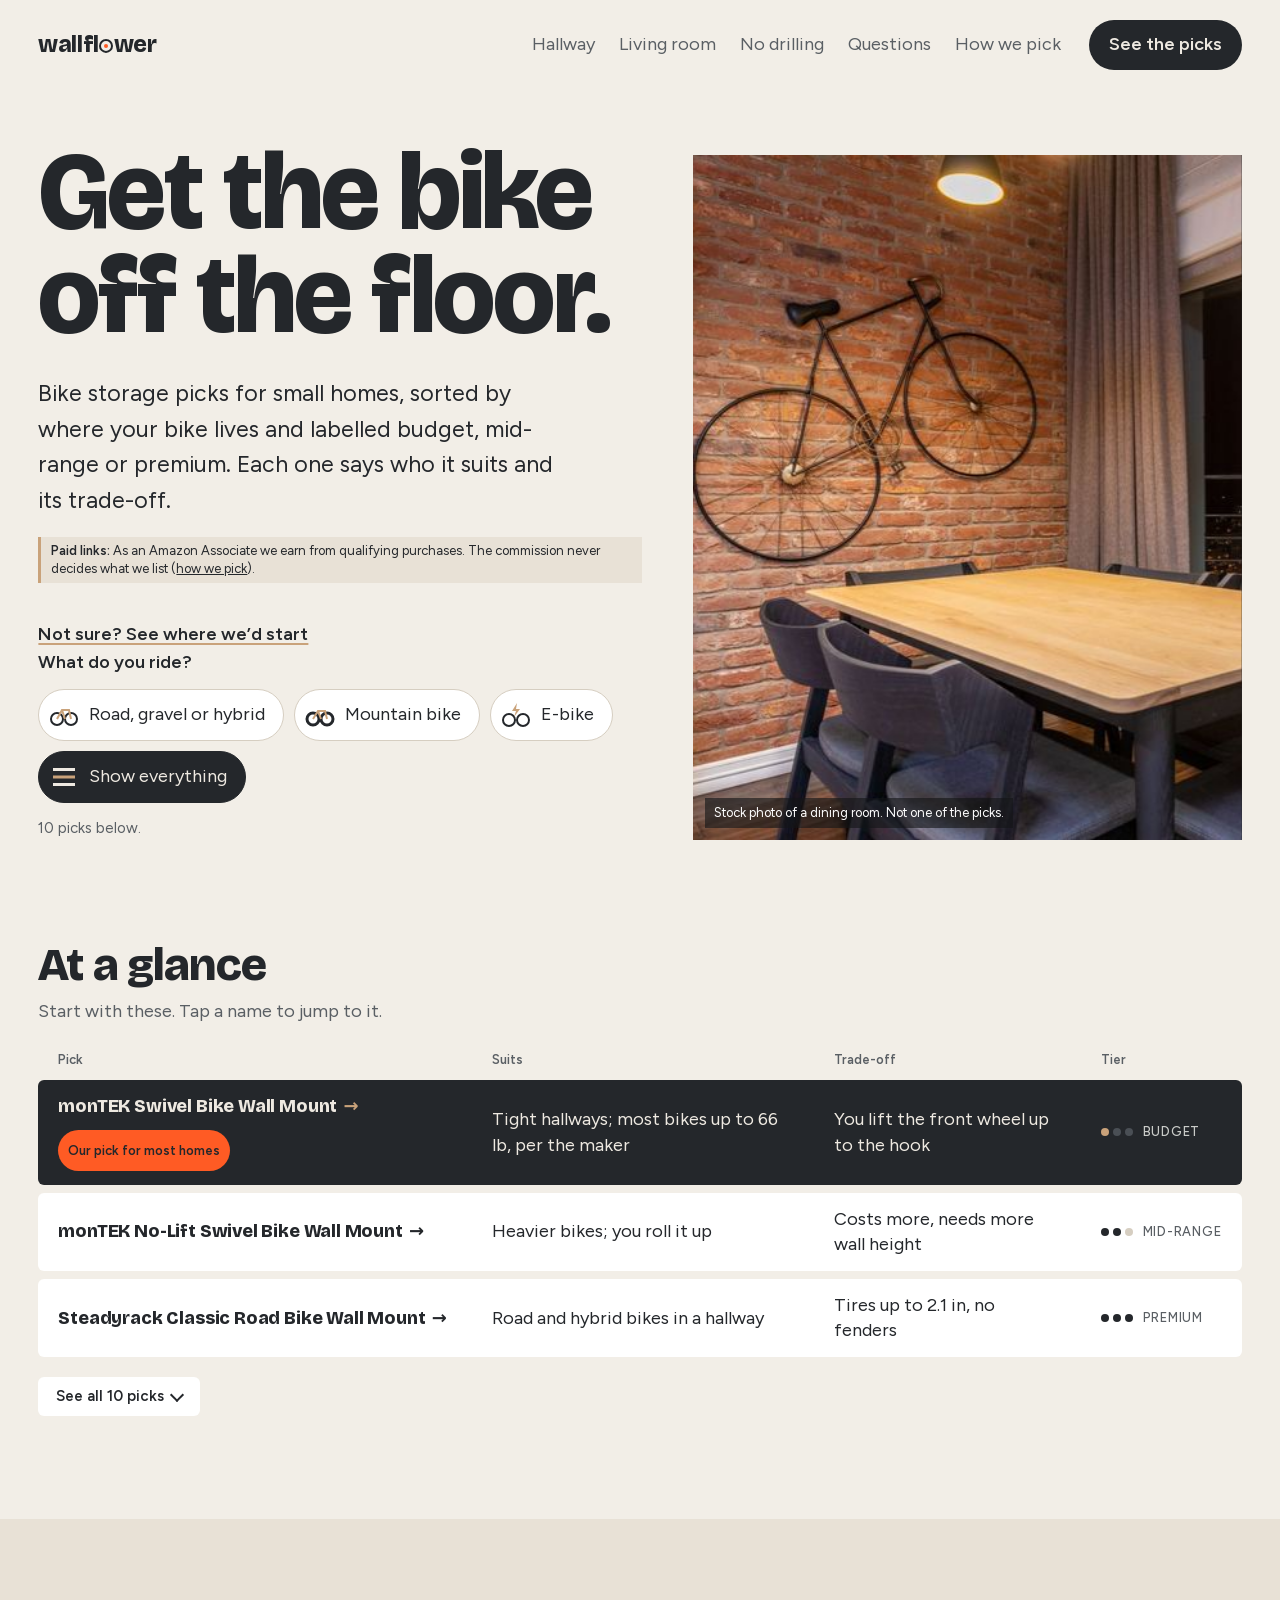
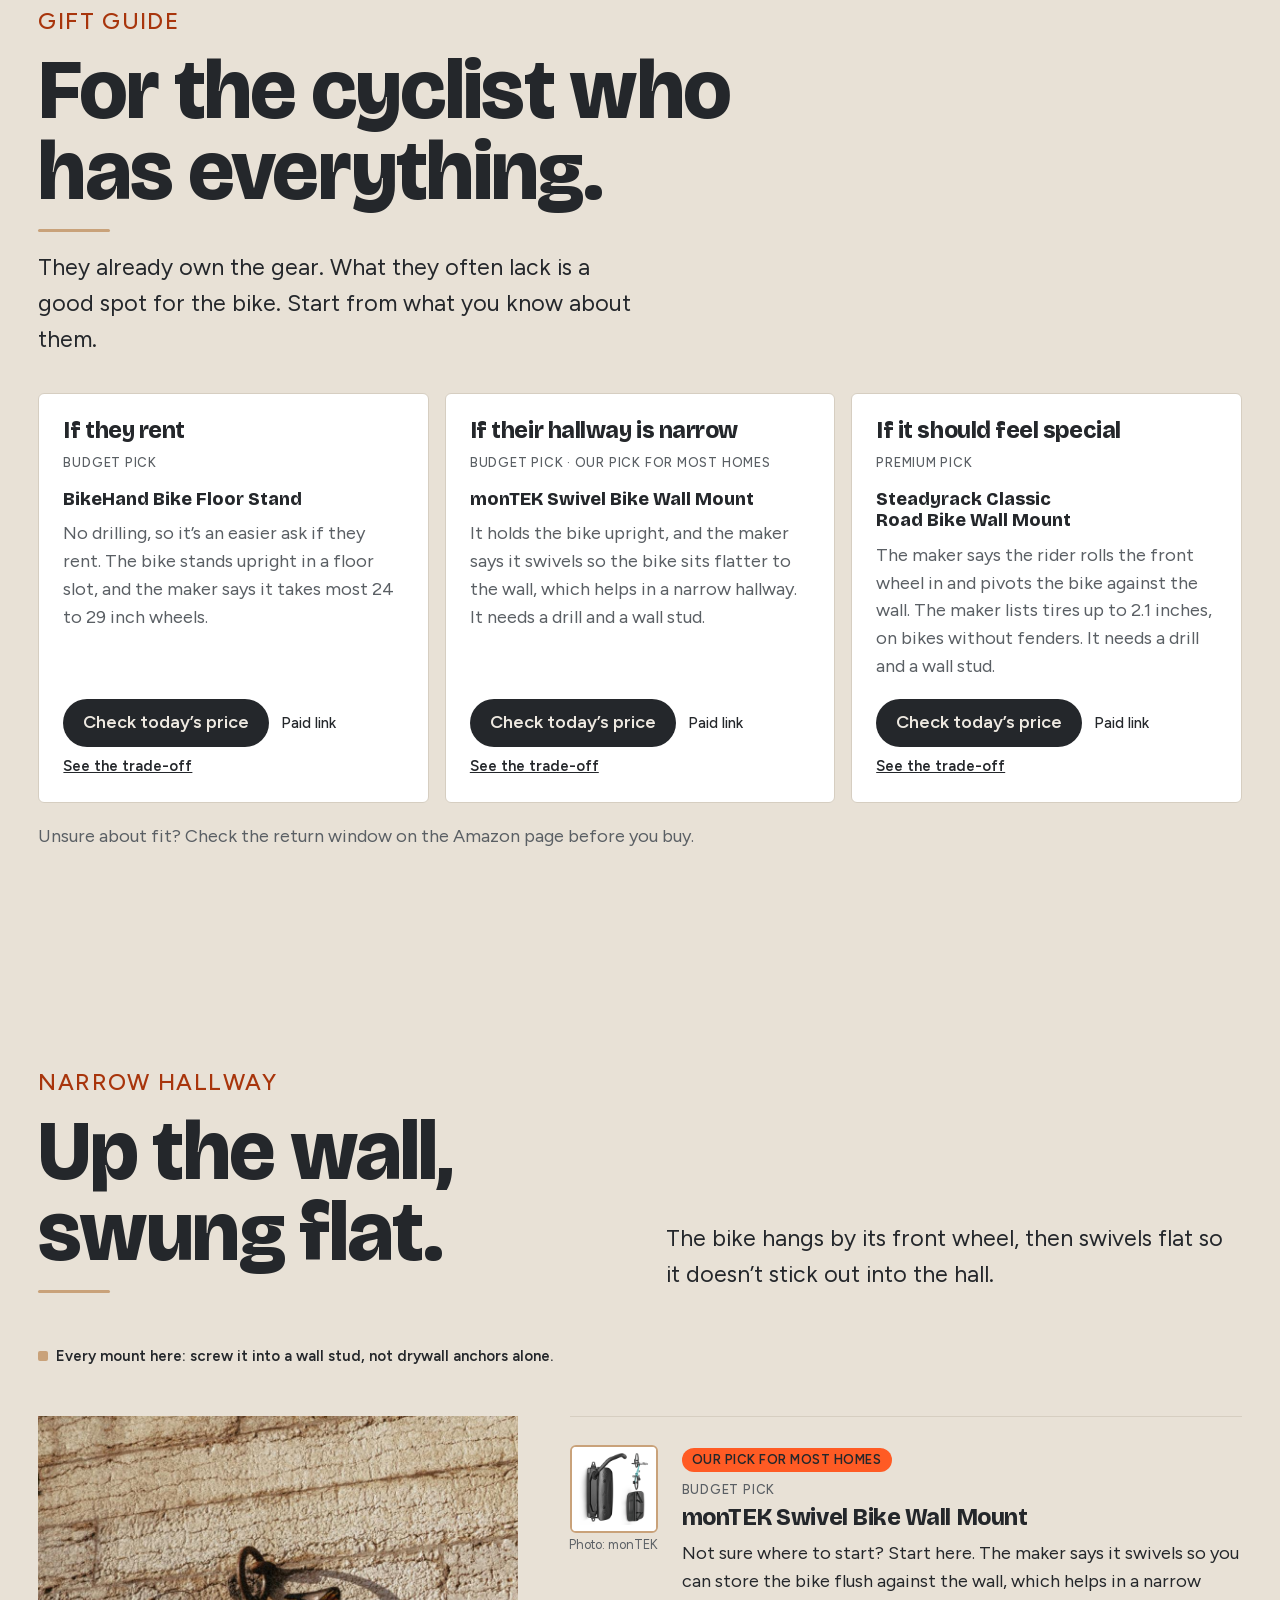
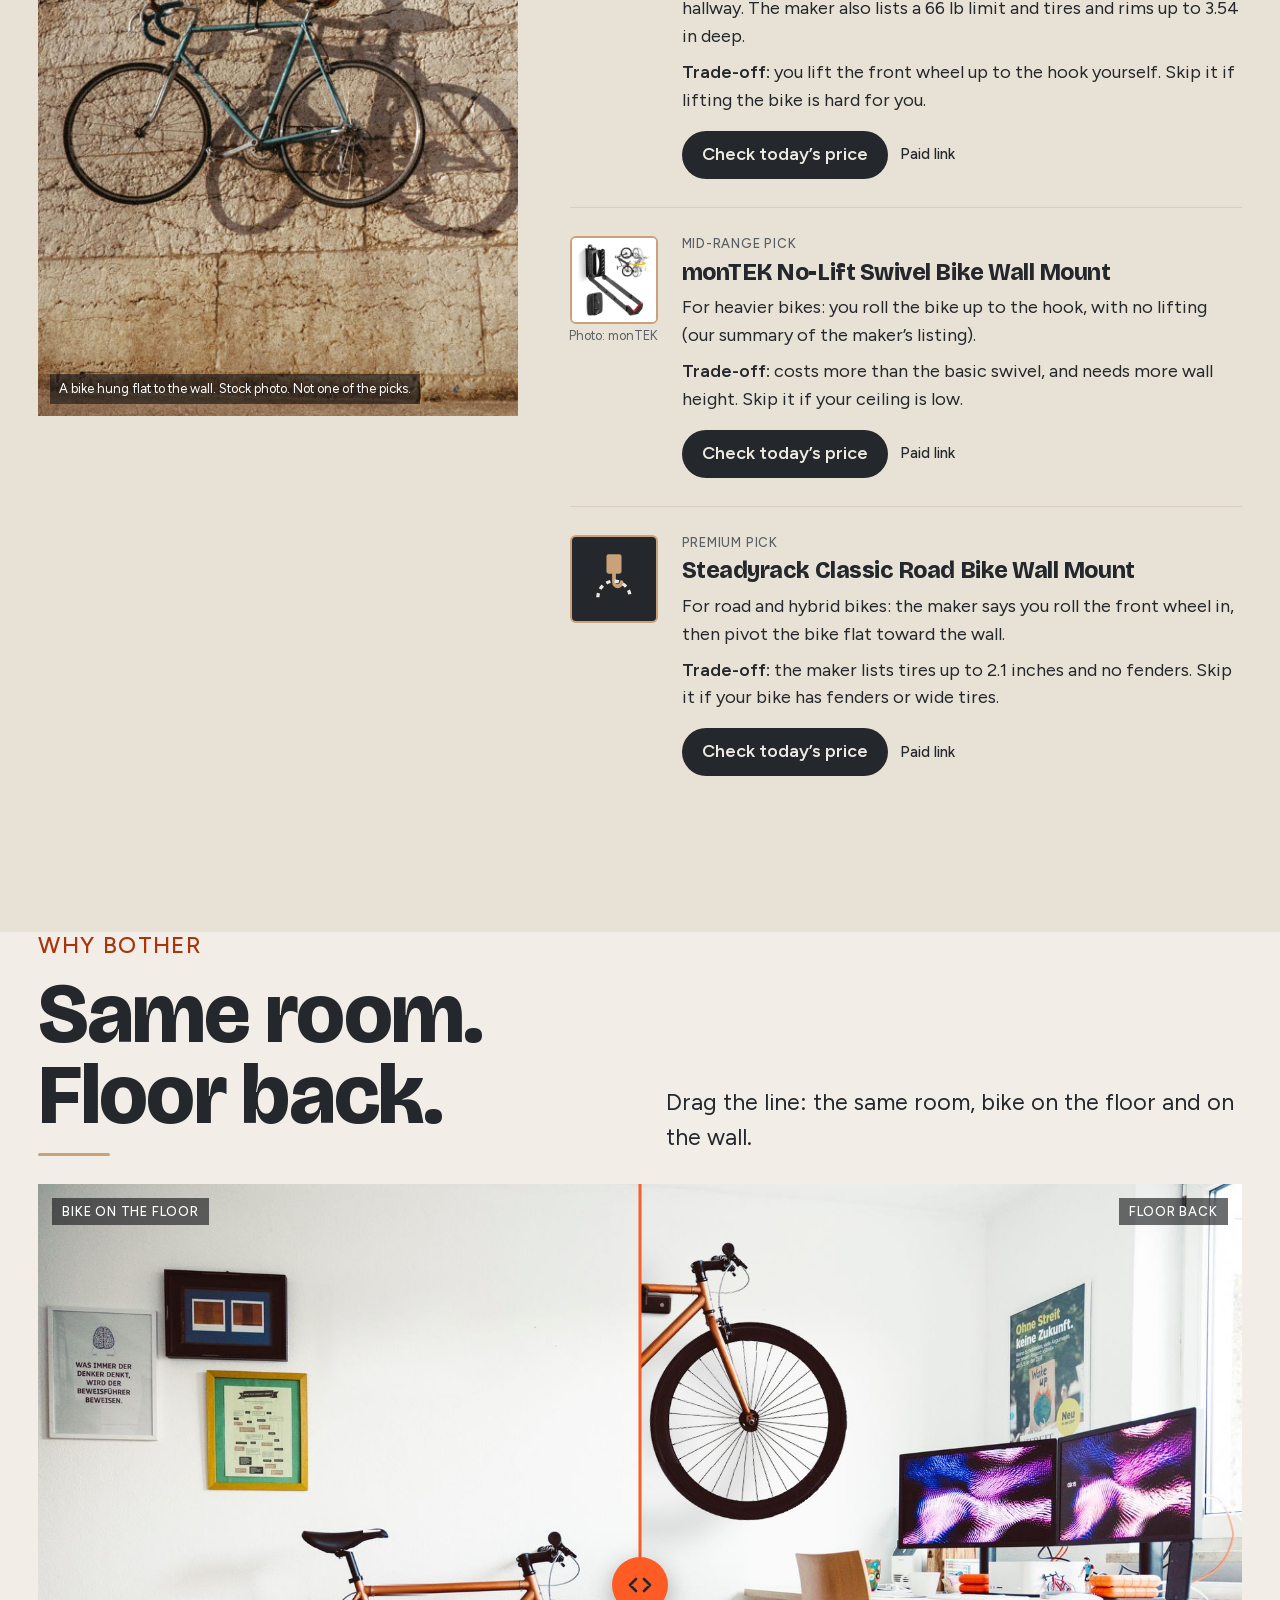
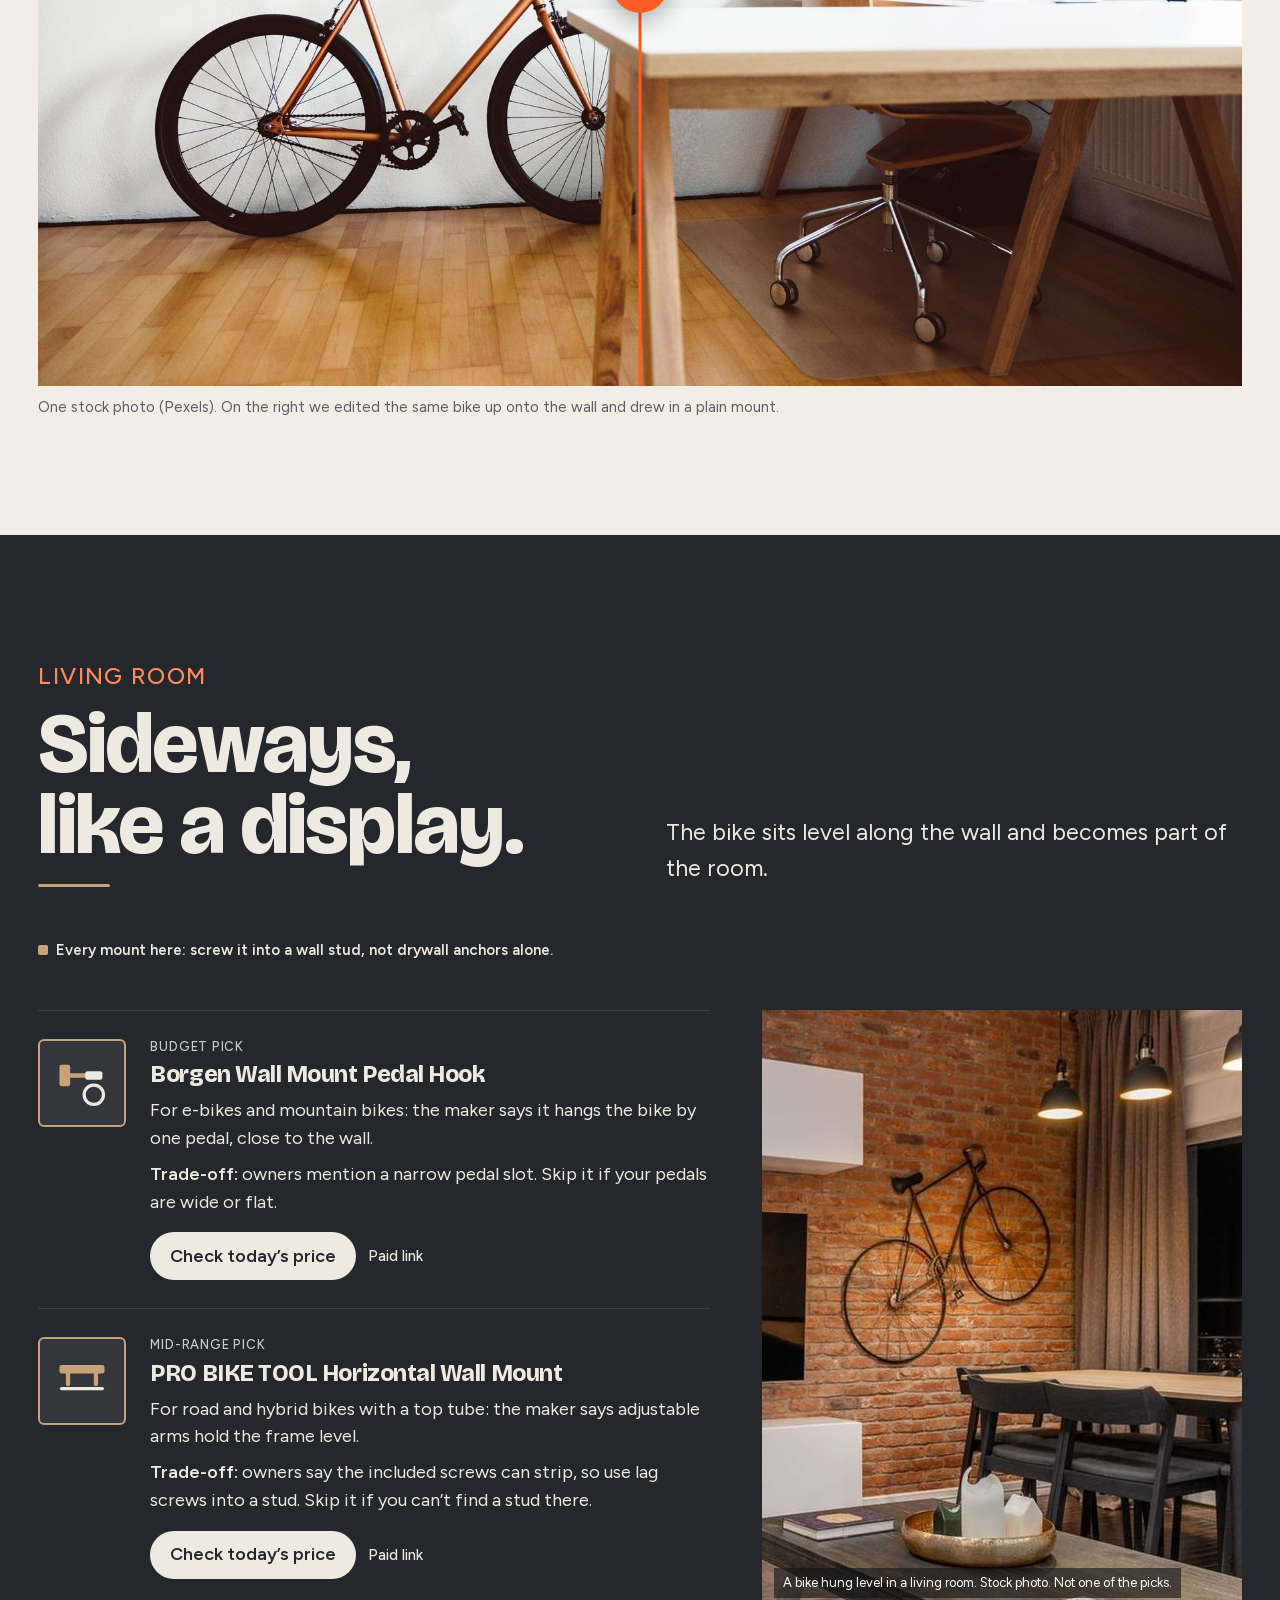
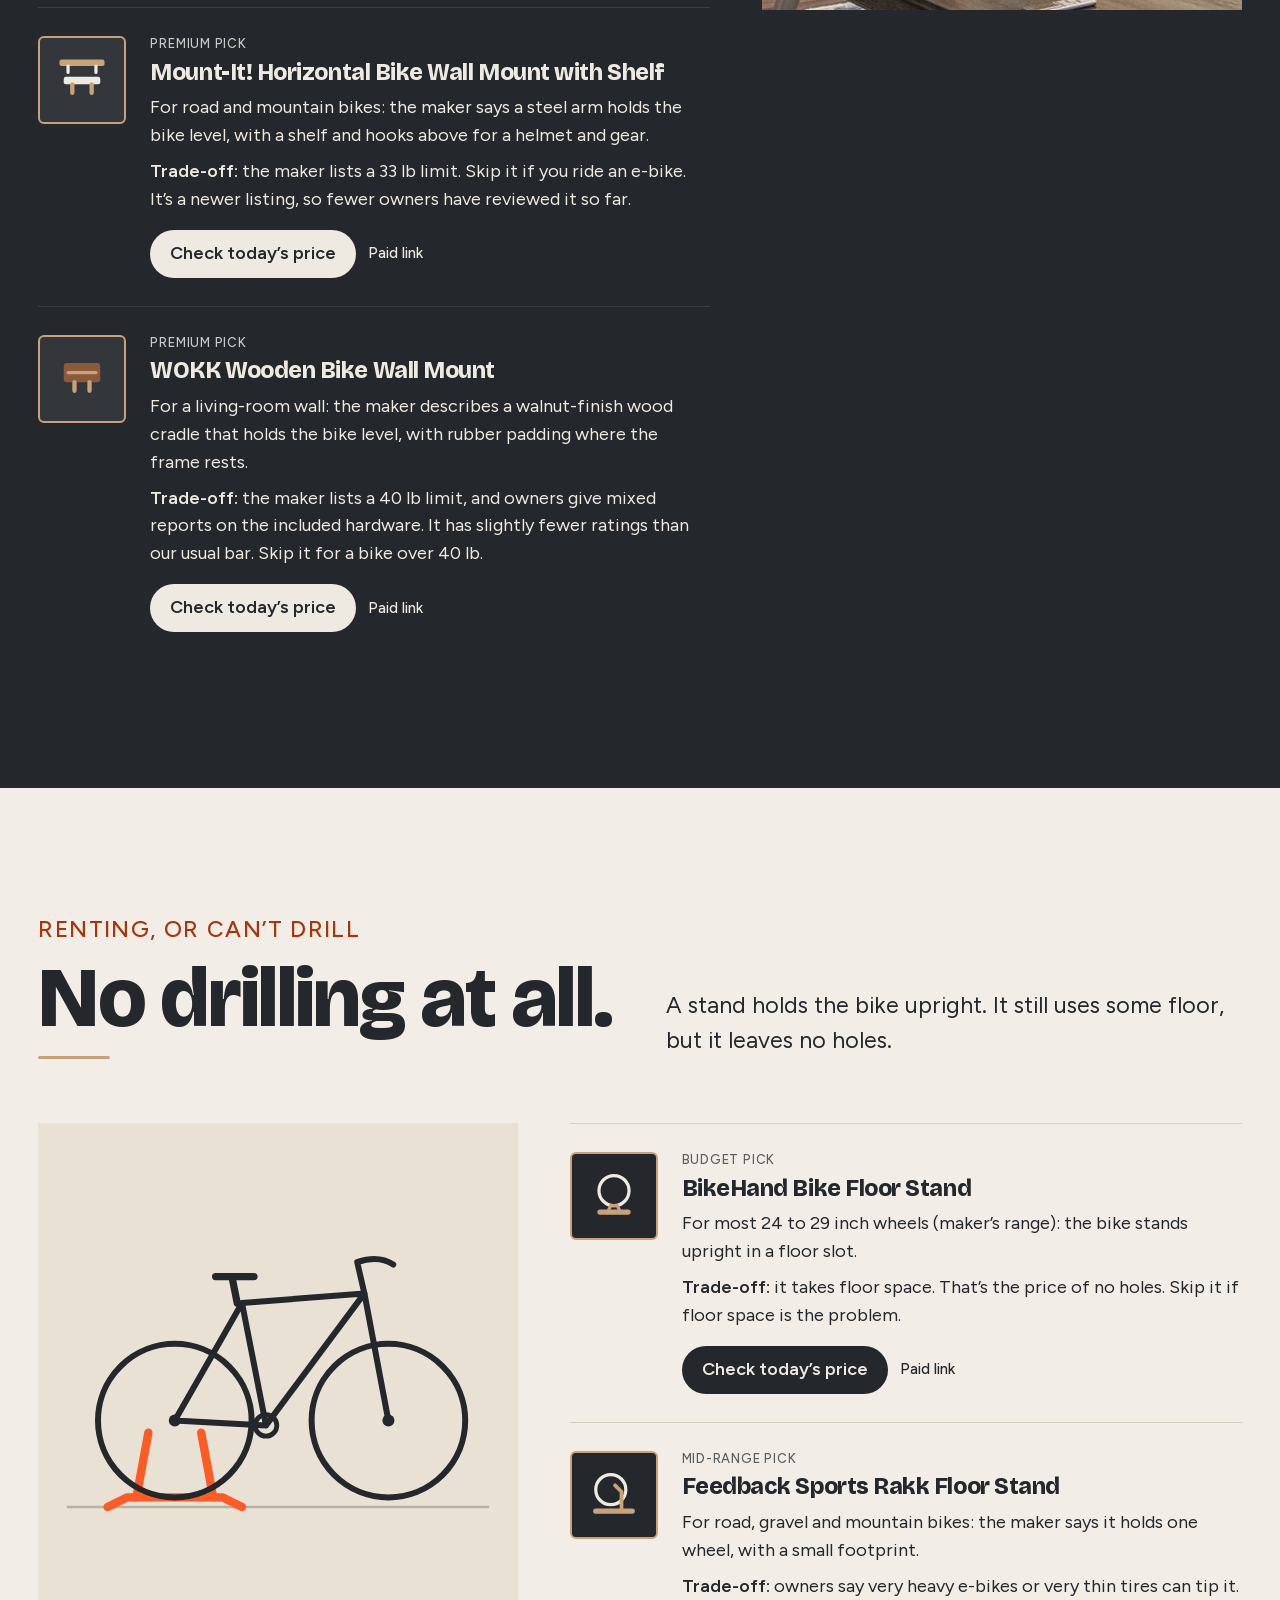
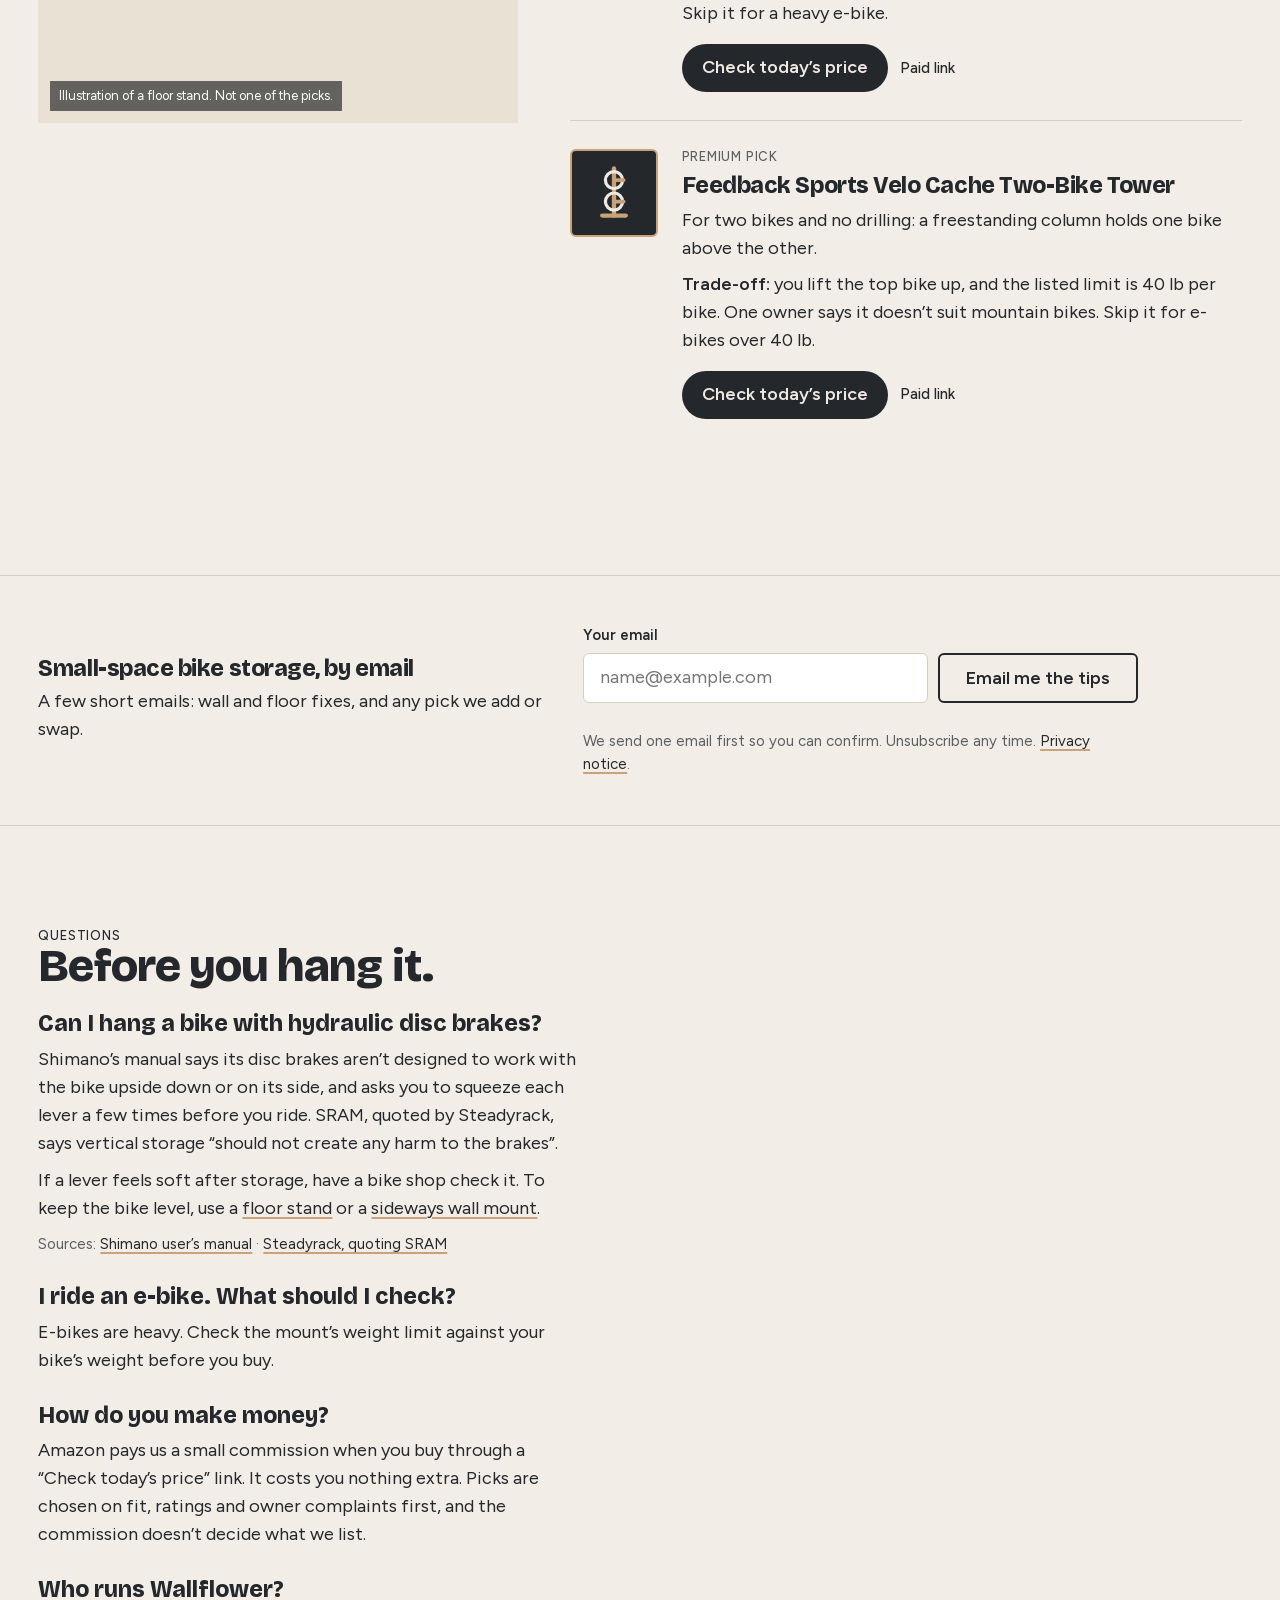
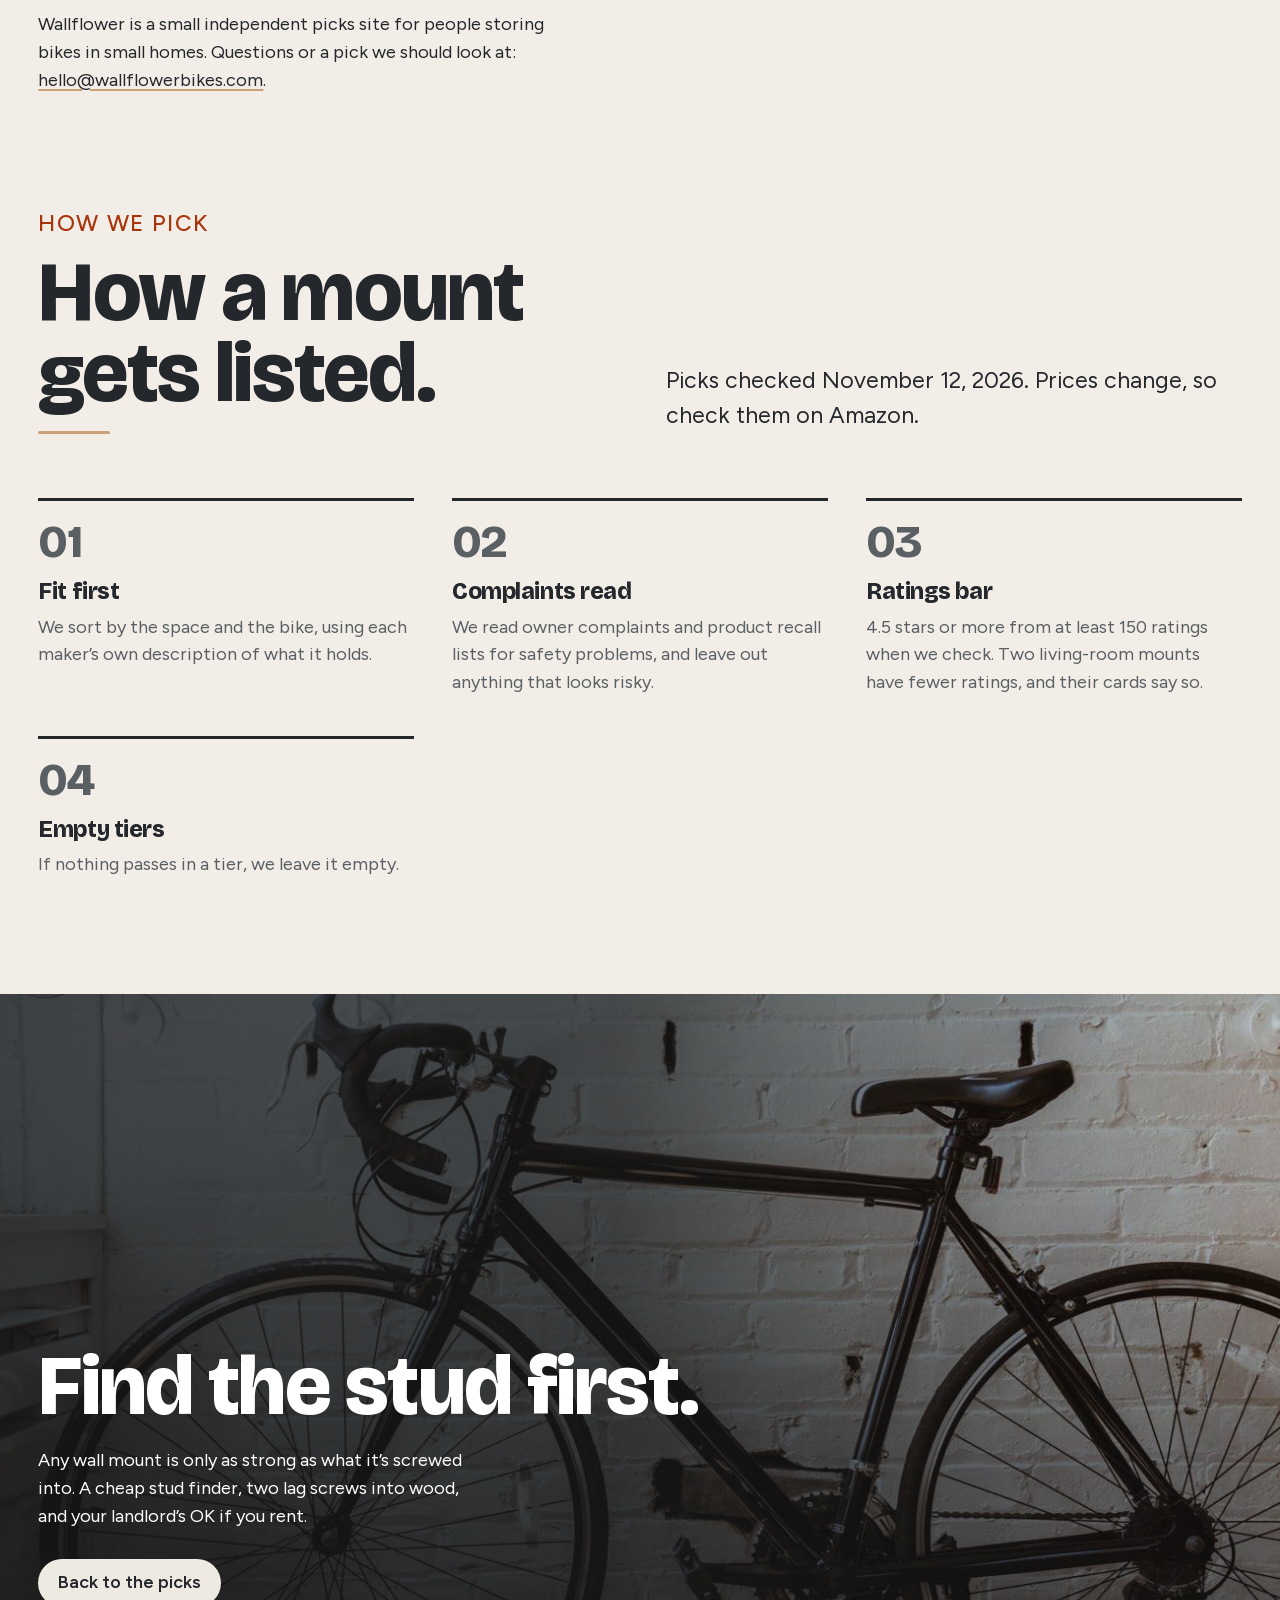
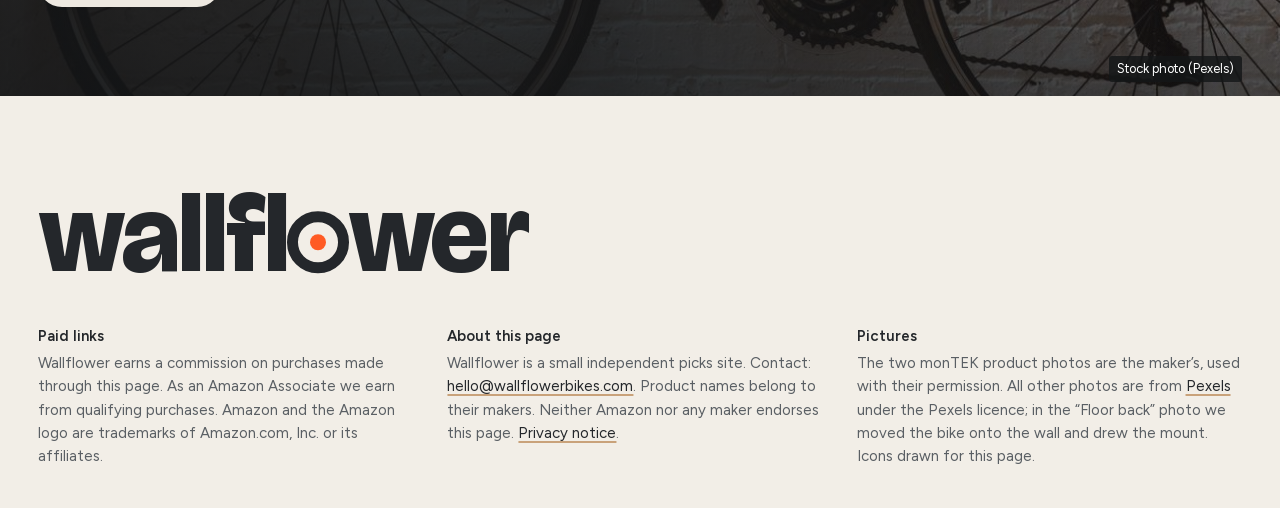
==== commit 23d27748: "Visual sample round 2 (not for merge yet): FAQ answers capped near 70 characters, darker scrim behin" ====
--- a/picks/index.html
+++ b/picks/index.html
@@ -439,6 +439,11 @@
 @media (max-width:880px){.hero{row-gap:0!important}}
 .gl tr.gl-top .tier{color:#C9CBC8!important}
 .start a,.faq dd a,.su-small a,footer .cols a{color:var(--fg)!important;text-decoration-color:var(--oak);text-decoration-thickness:2px;text-underline-offset:3px}
+/* round 2: FAQ answers capped near 70 characters a line on desktop; darker scrim behind Find the stud first. */
+.faq dd{max-width:30em}
+.close .scrim{background:linear-gradient(90deg,rgba(20,22,24,.8) 0%,rgba(20,22,24,.72) 48%,rgba(20,22,24,.3) 80%,rgba(20,22,24,.1) 100%),linear-gradient(180deg,rgba(20,22,24,0) 30%,rgba(20,22,24,.6))}
+@media (max-width:860px){.close .scrim{background:linear-gradient(180deg,rgba(20,22,24,.45) 0%,rgba(20,22,24,.78) 50%,rgba(20,22,24,.86) 100%)}}
+.close small{opacity:1;background:rgba(20,22,24,.82);padding:3px 8px;border-radius:3px}
 </style>
 </head>
 <body>
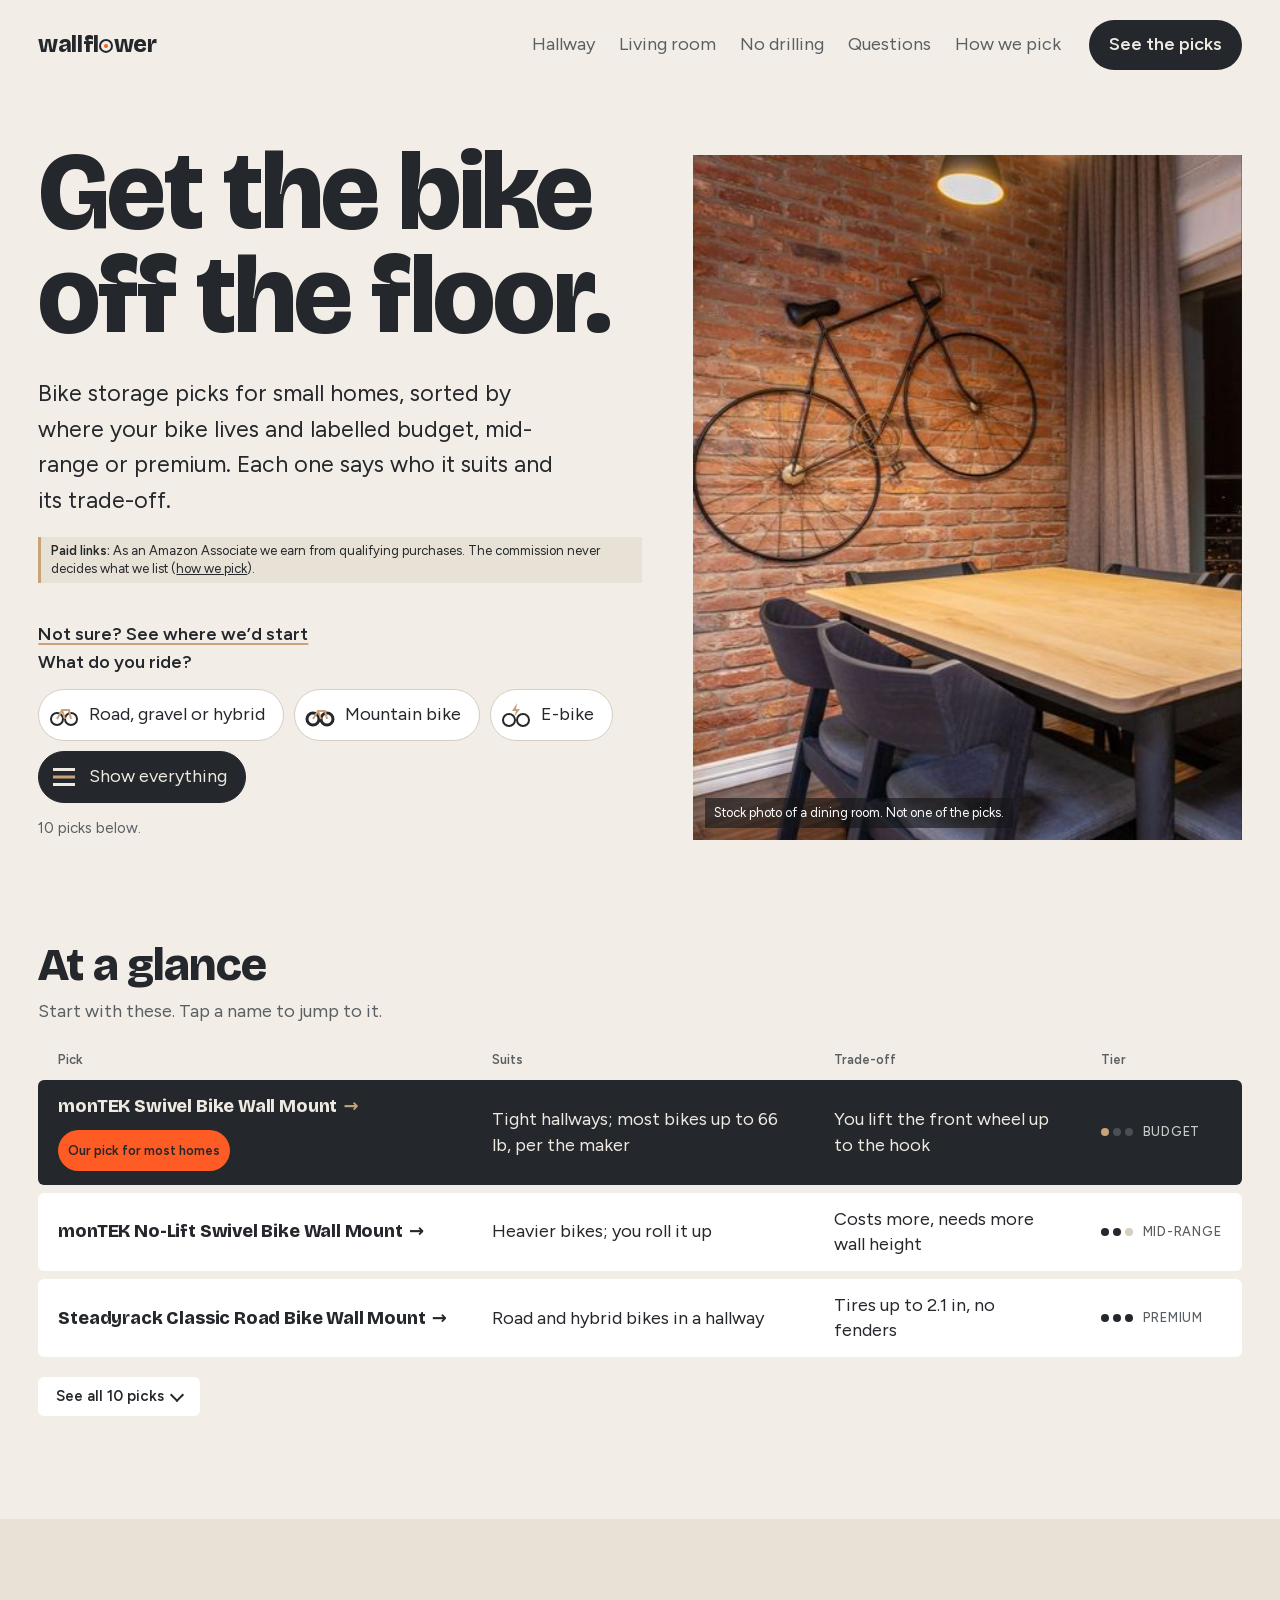
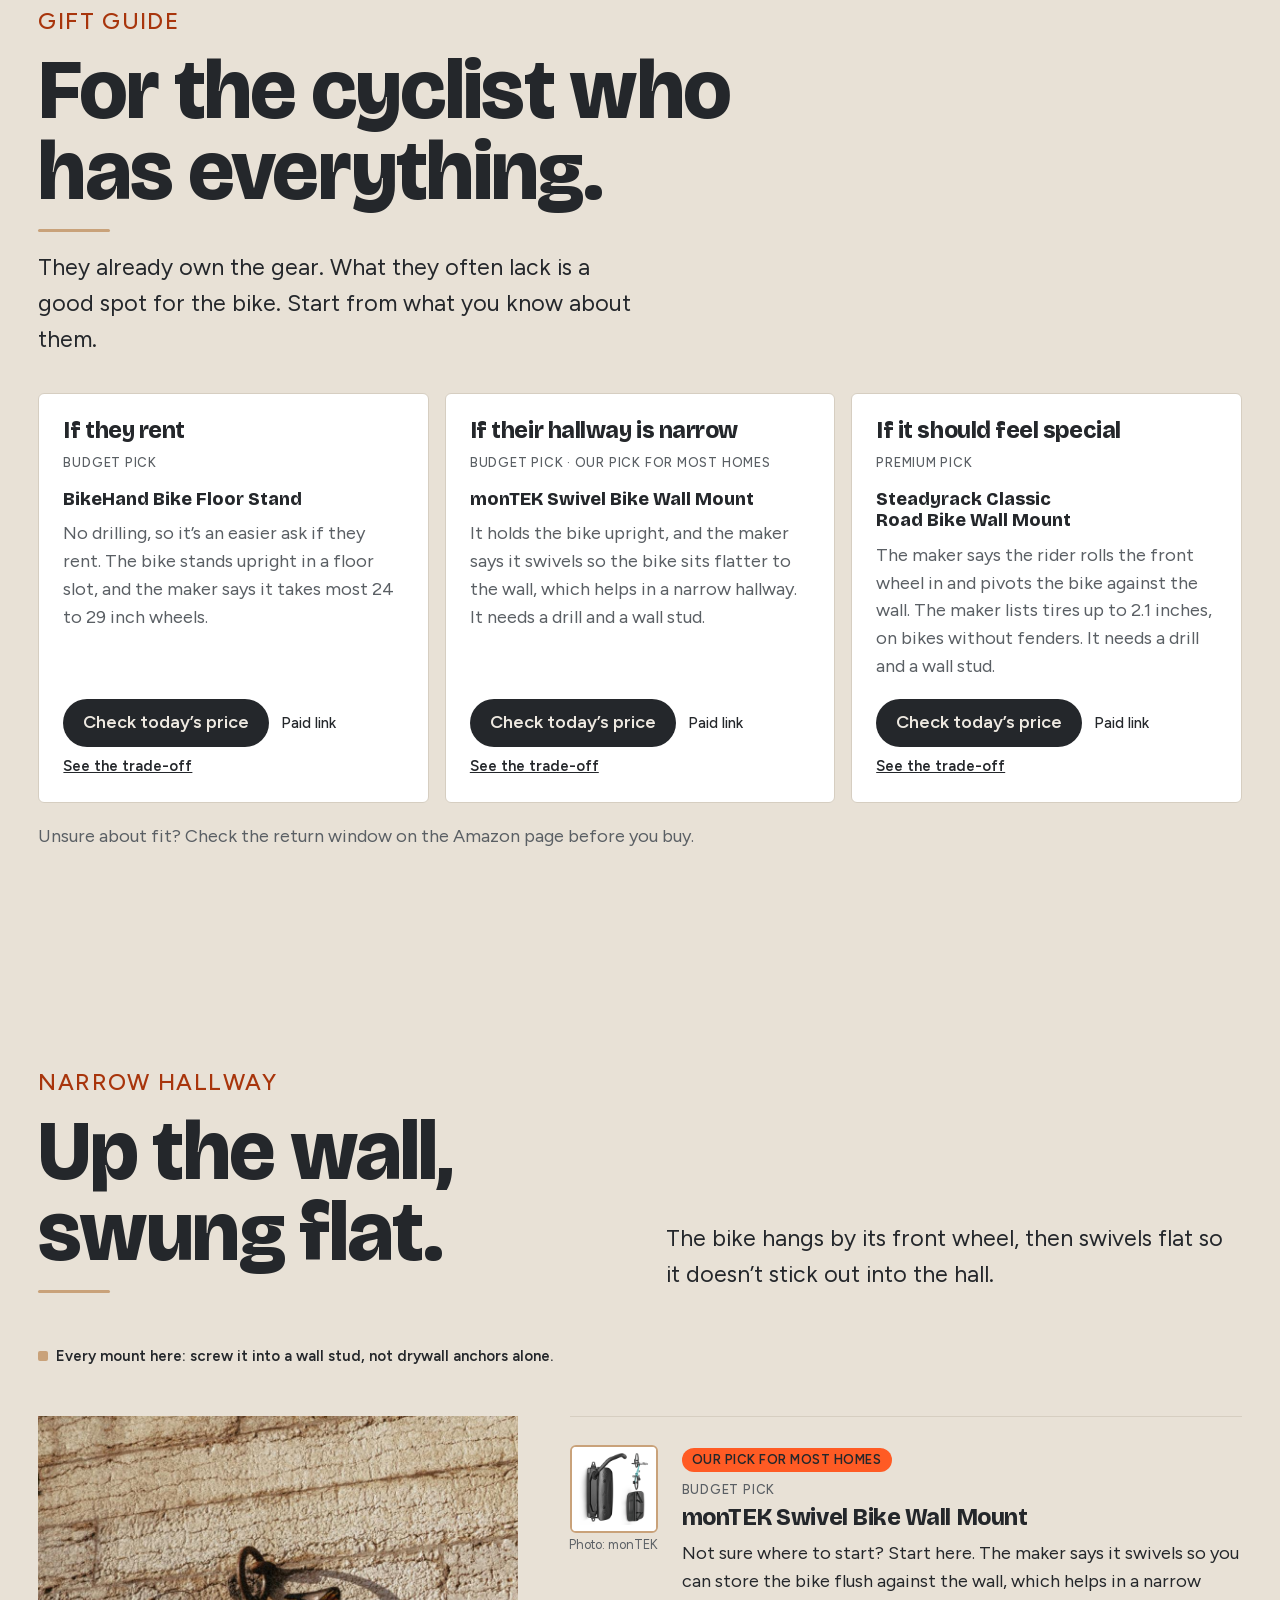
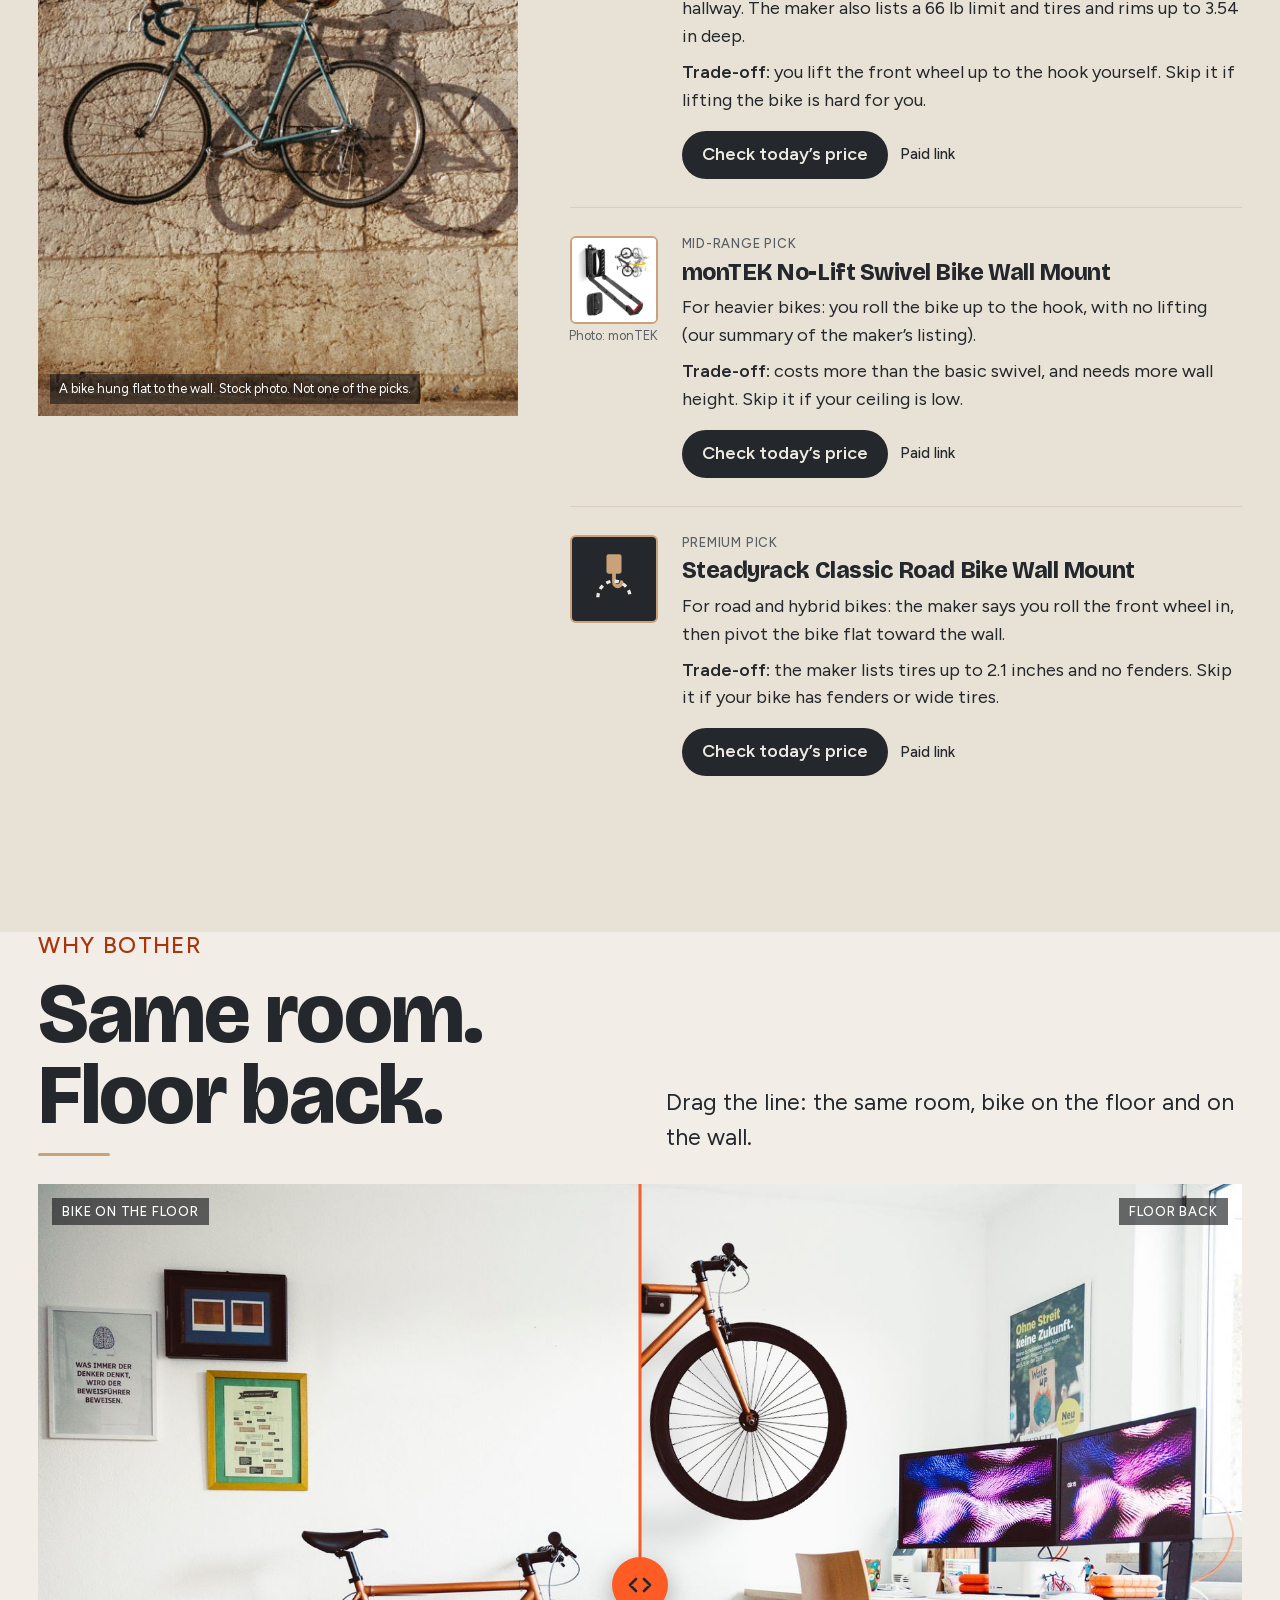
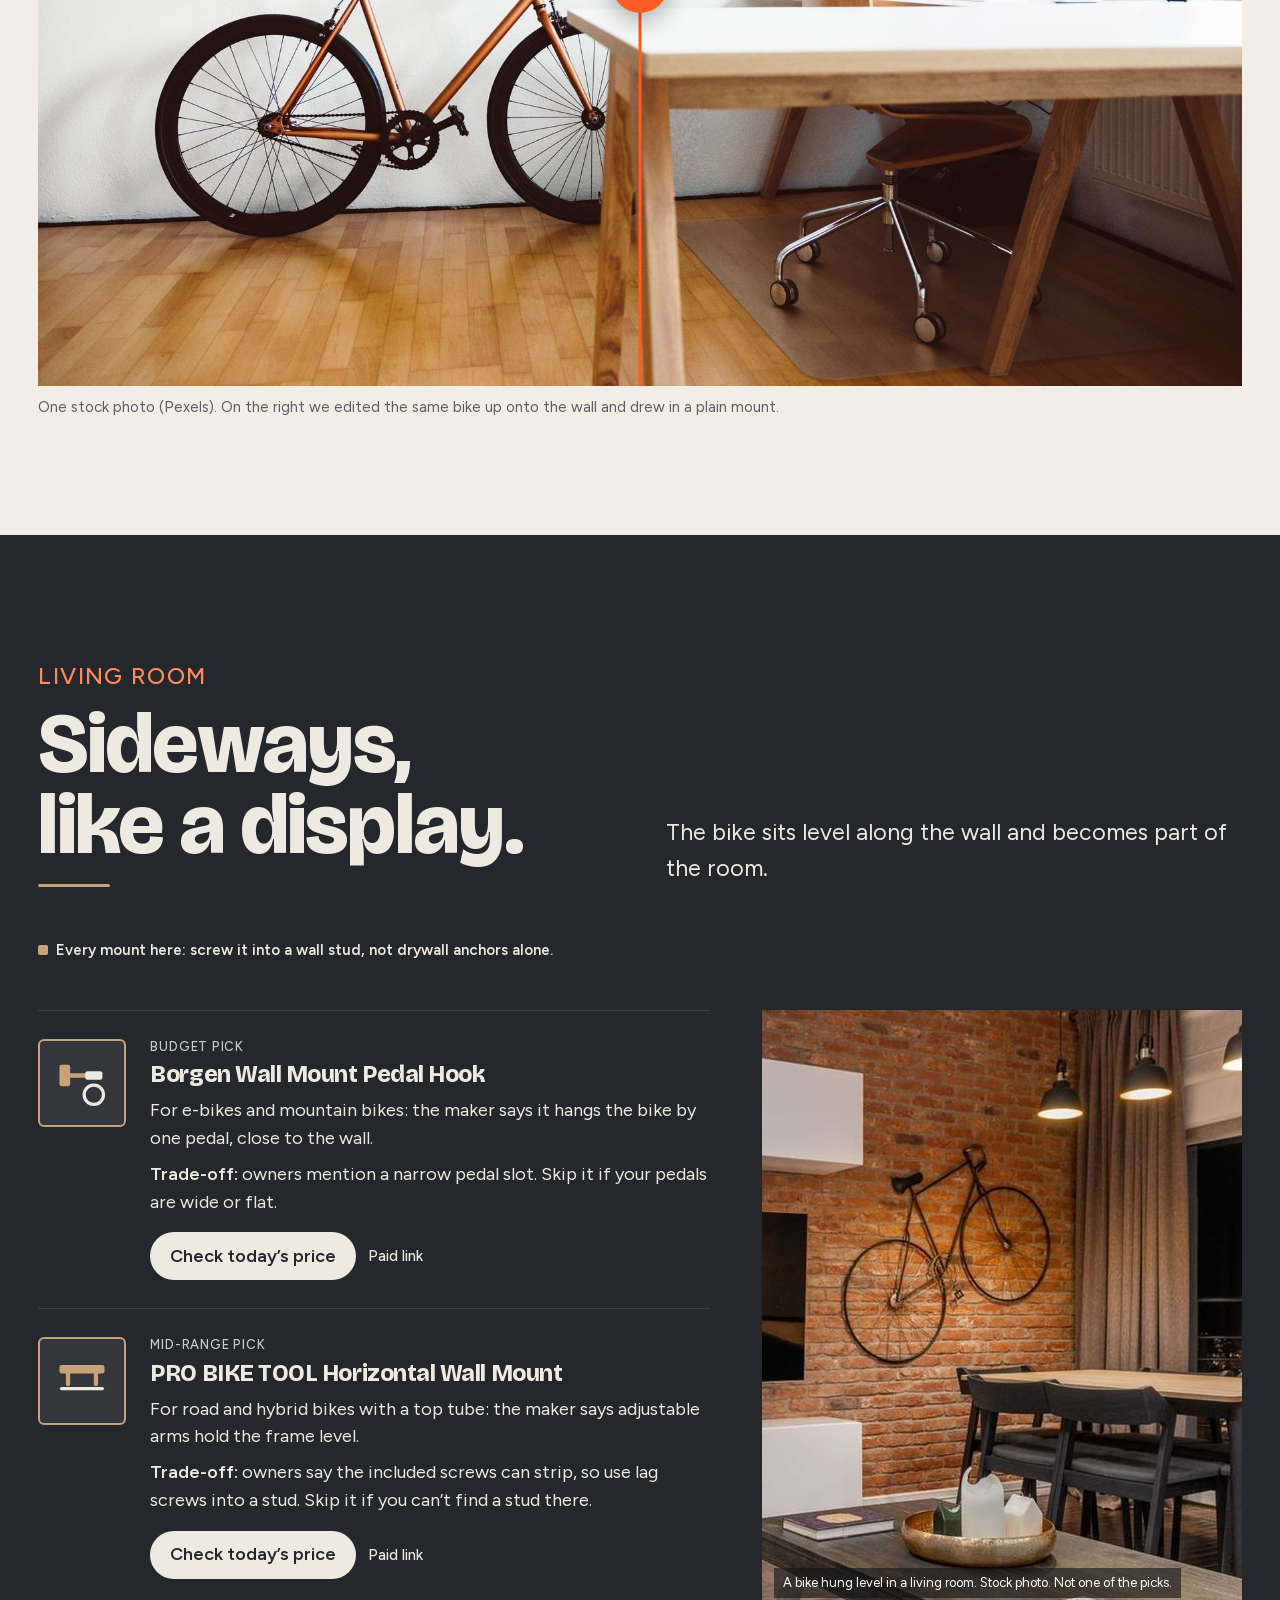
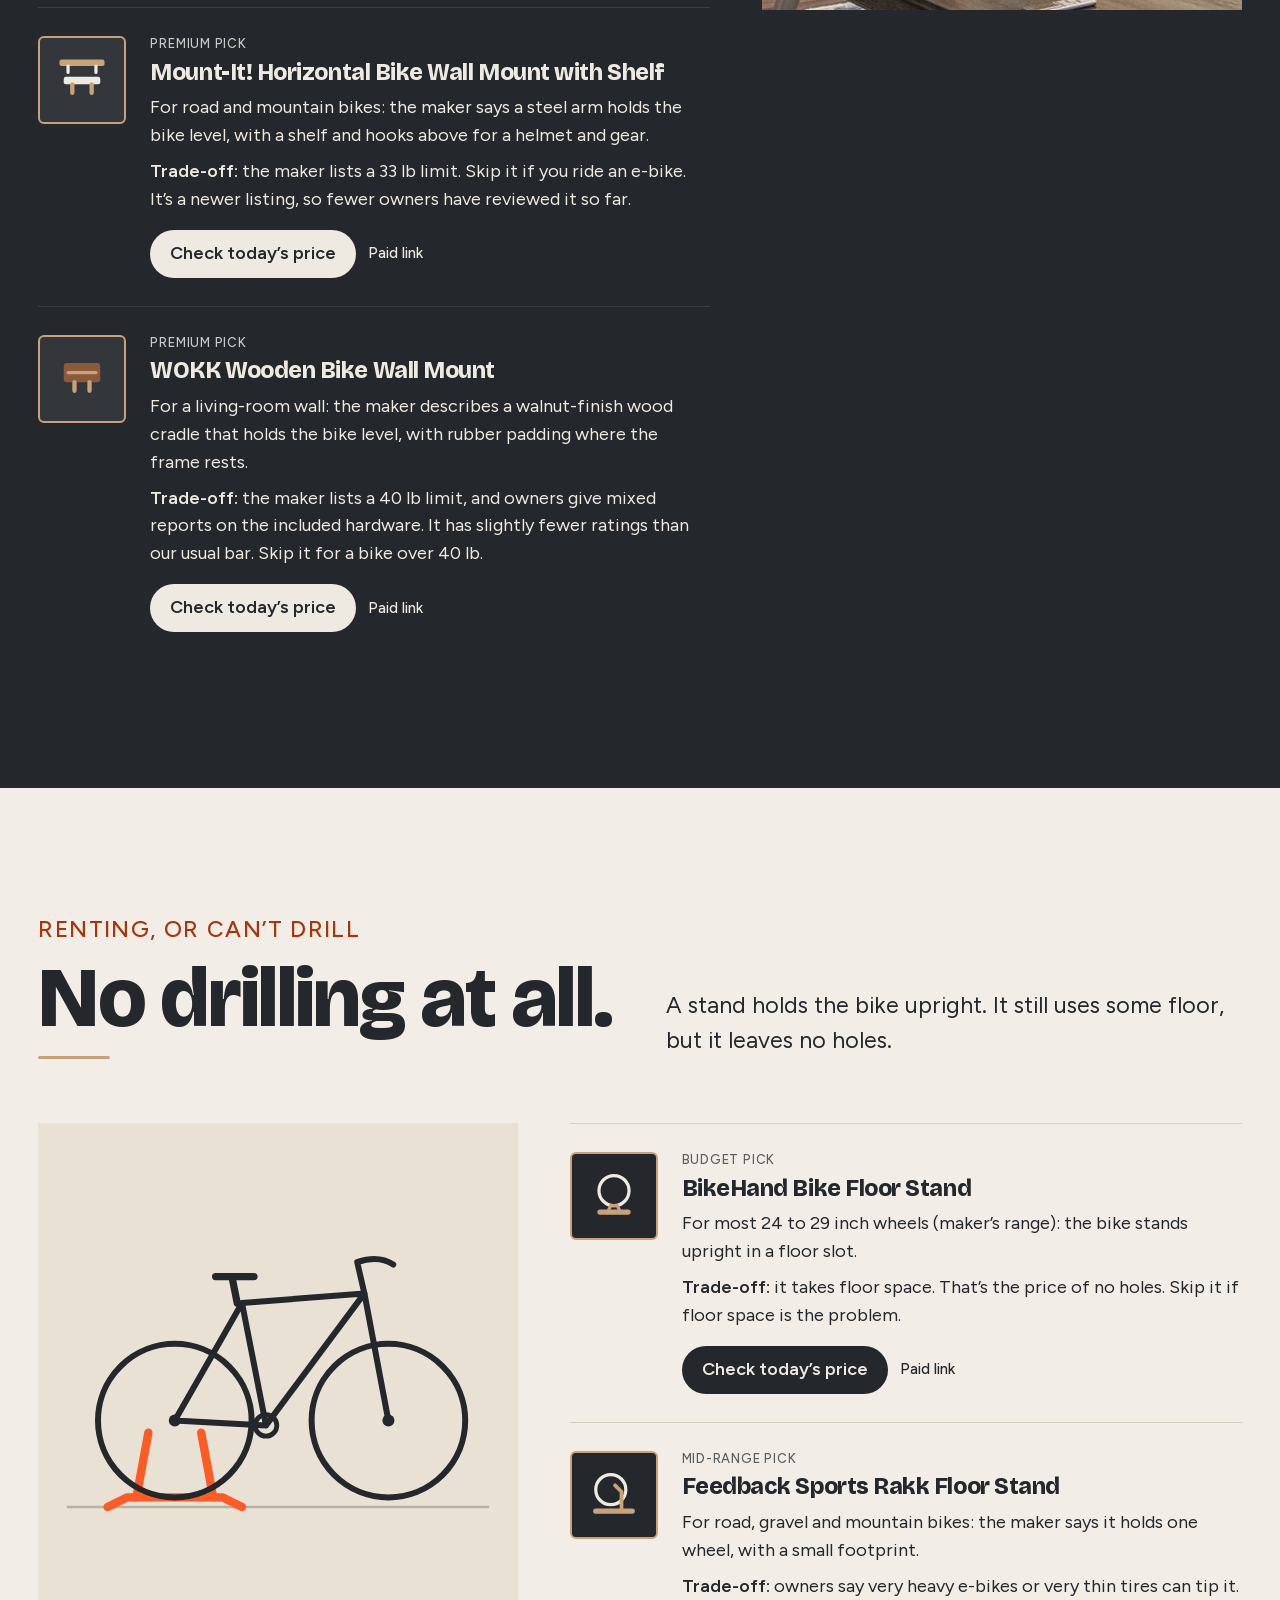
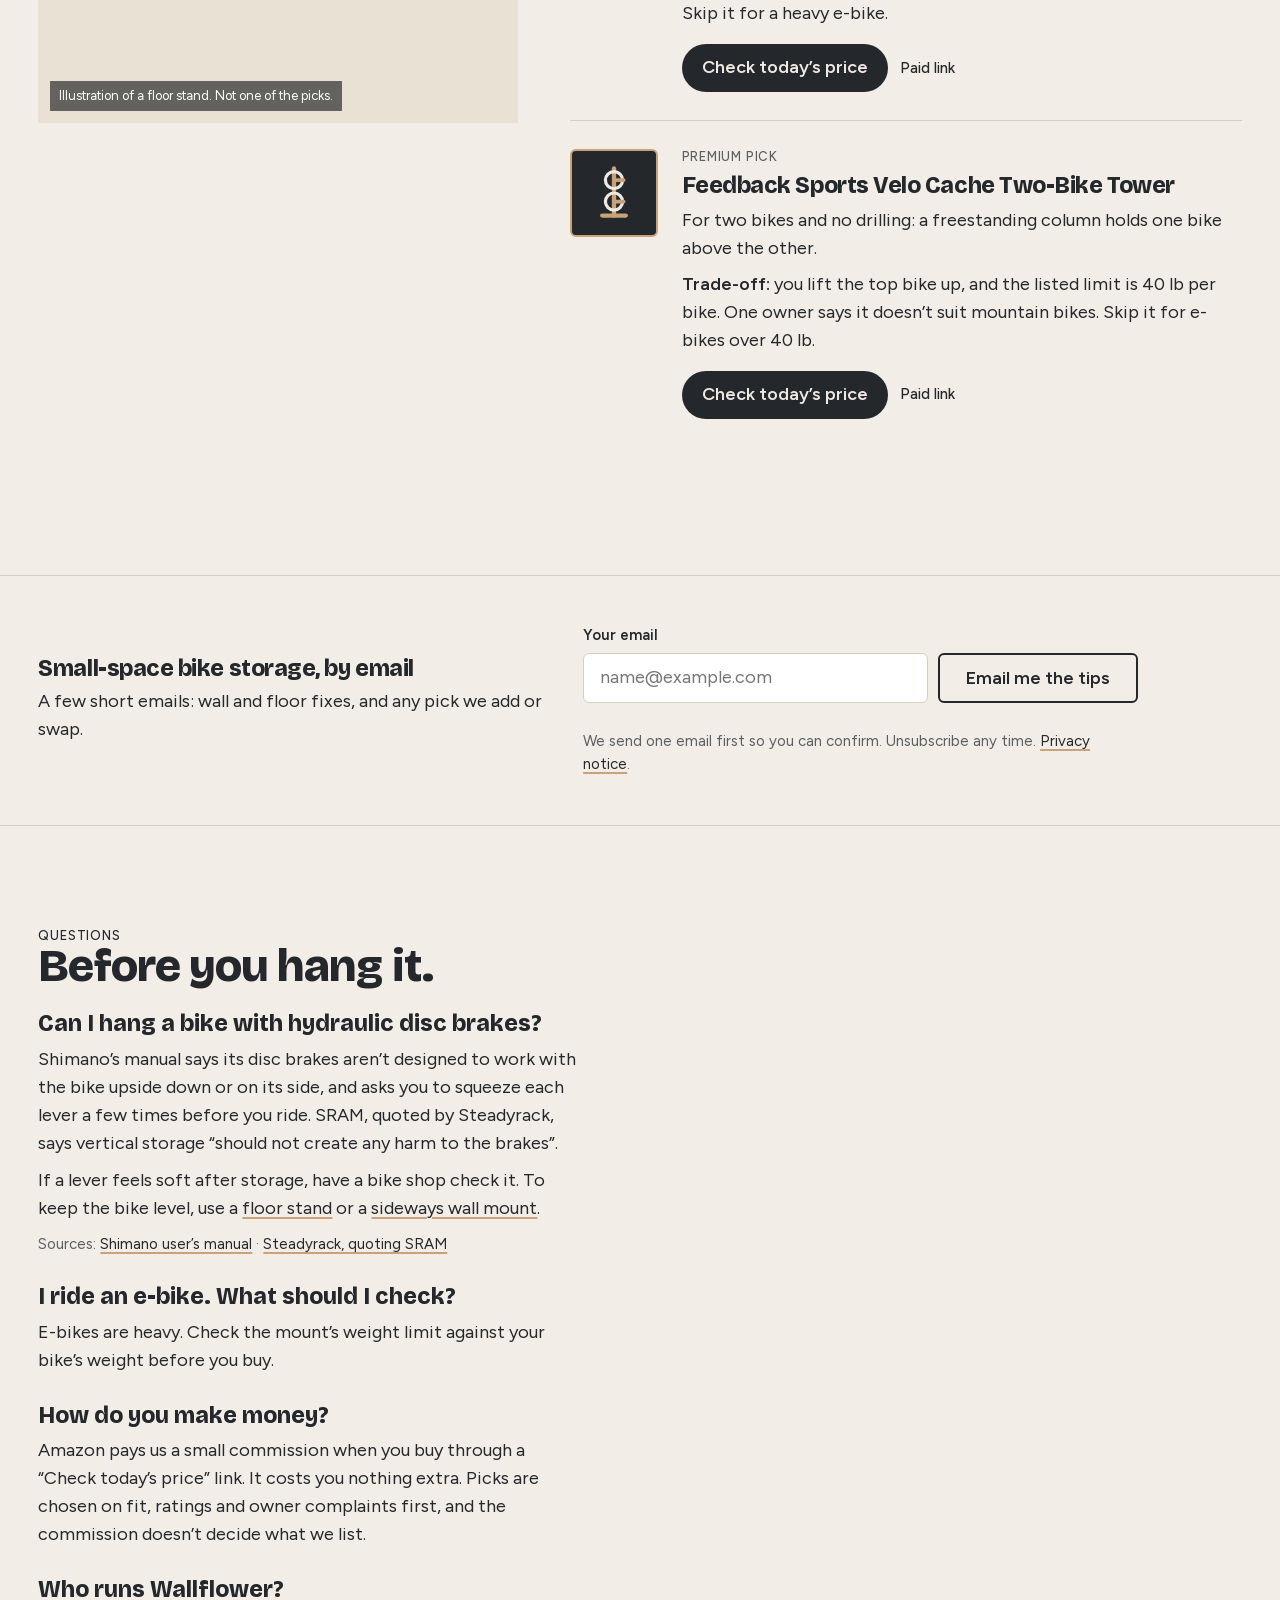
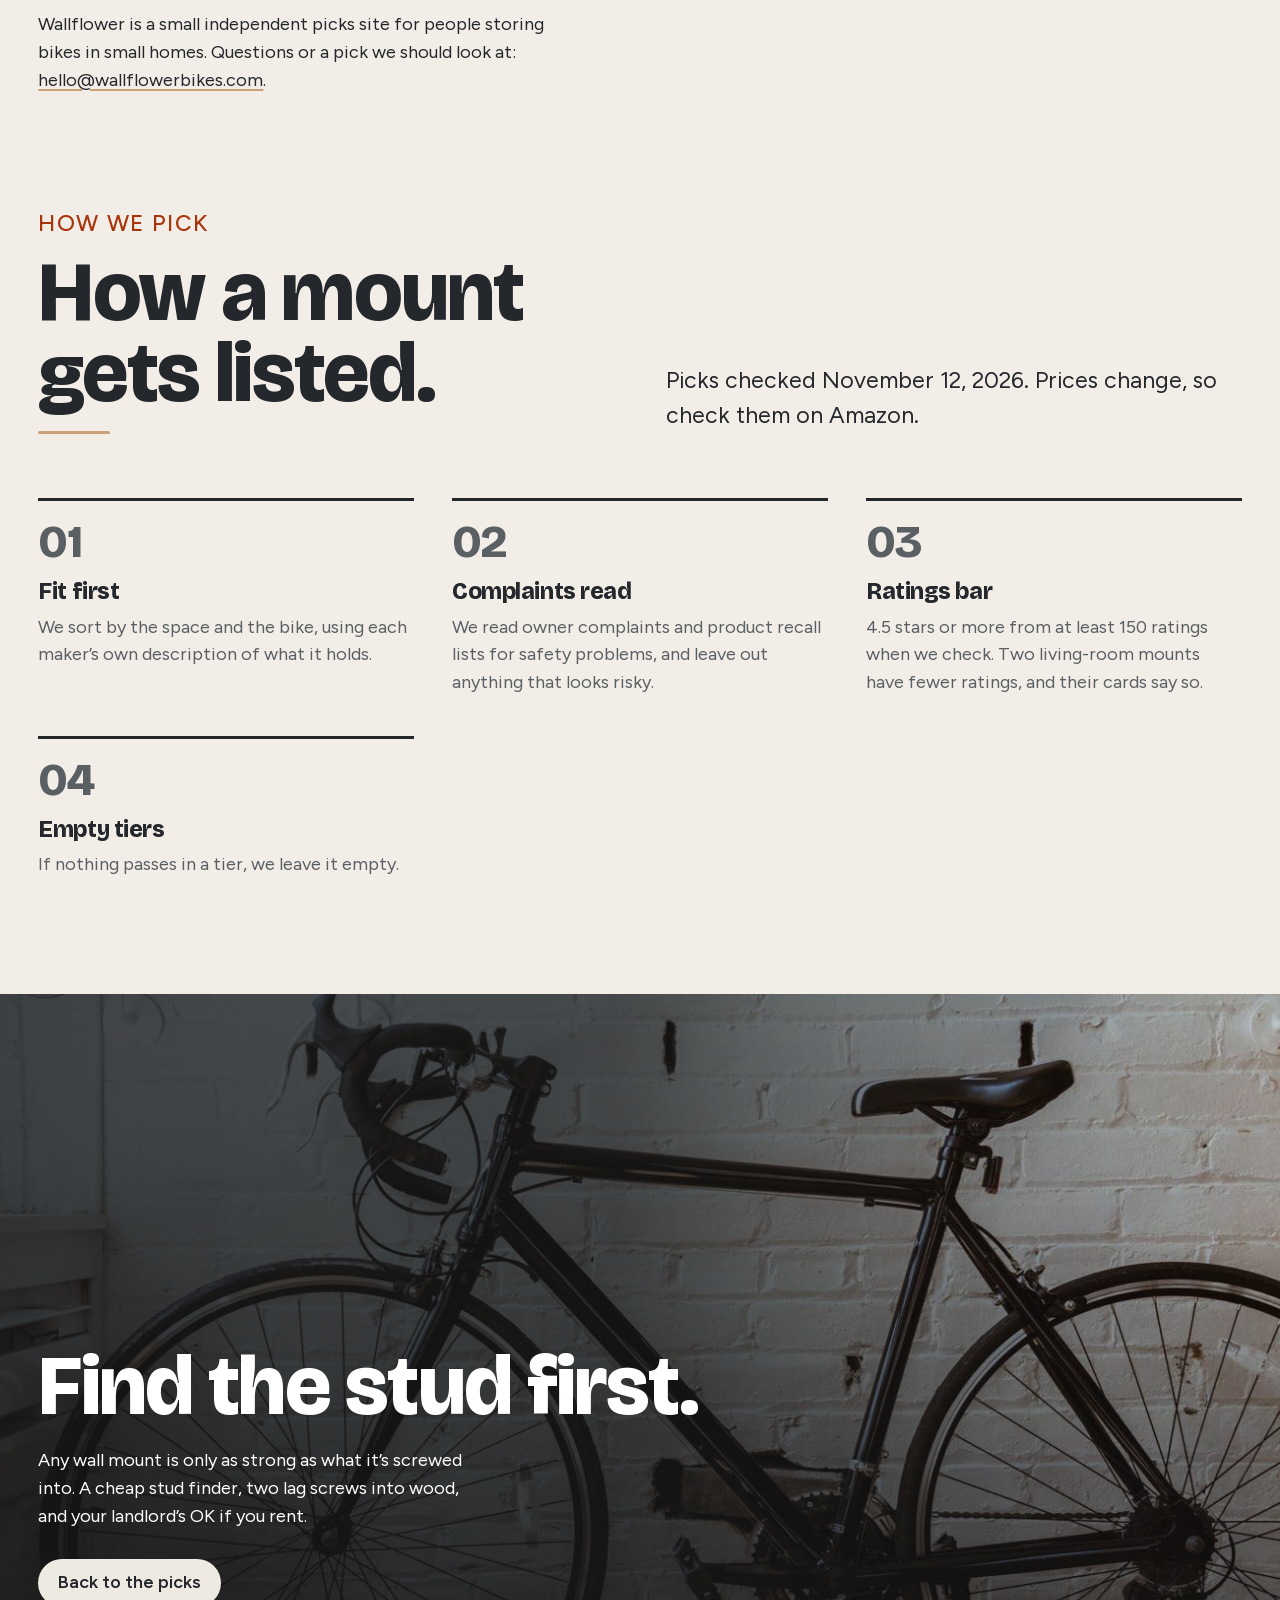
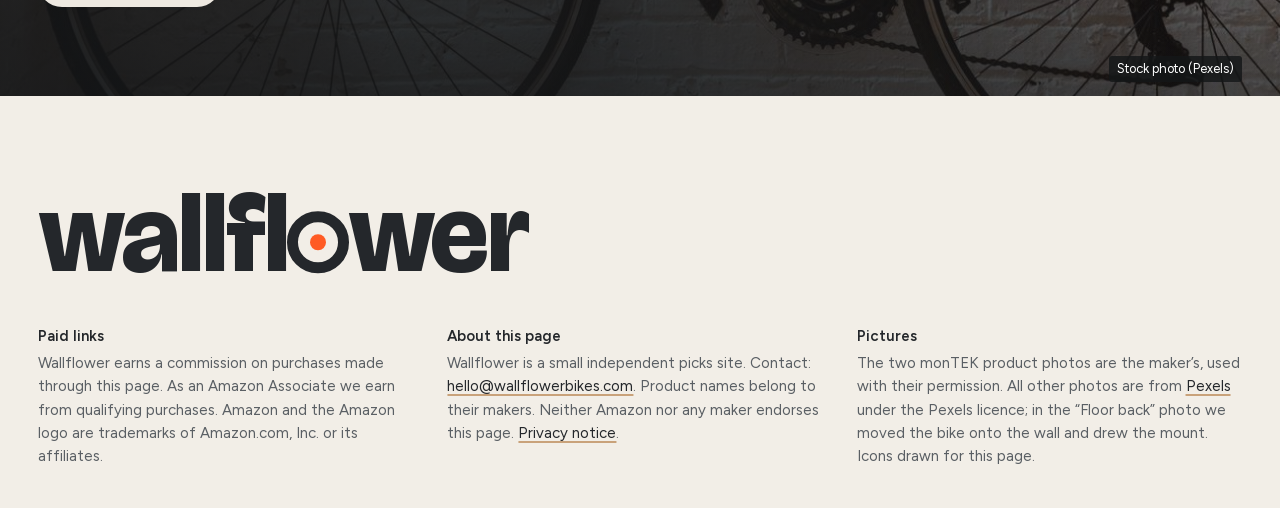
==== commit 1a38c827: "Sample: focus ring graphite with light halo (3:1+ on cream and graphite) Co-Authored-By: Claude Opus" ====
--- a/picks/index.html
+++ b/picks/index.html
@@ -27,7 +27,7 @@
 .label{font:500 13px/1.2 var(--mono);letter-spacing:.06em;text-transform:uppercase}
 .skip{position:absolute;left:-999px;top:8px;background:var(--orange);color:var(--graphite);padding:10px 14px;z-index:50}
 .skip:focus{left:8px}
-:focus-visible{outline:3px solid var(--orange);outline-offset:3px}
+:focus-visible{outline:3px solid var(--graphite);outline-offset:3px;box-shadow:0 0 0 6px #EEE9E1}
 
 /* bar */
 .bar{display:flex;align-items:center;gap:28px;padding:20px var(--m)}
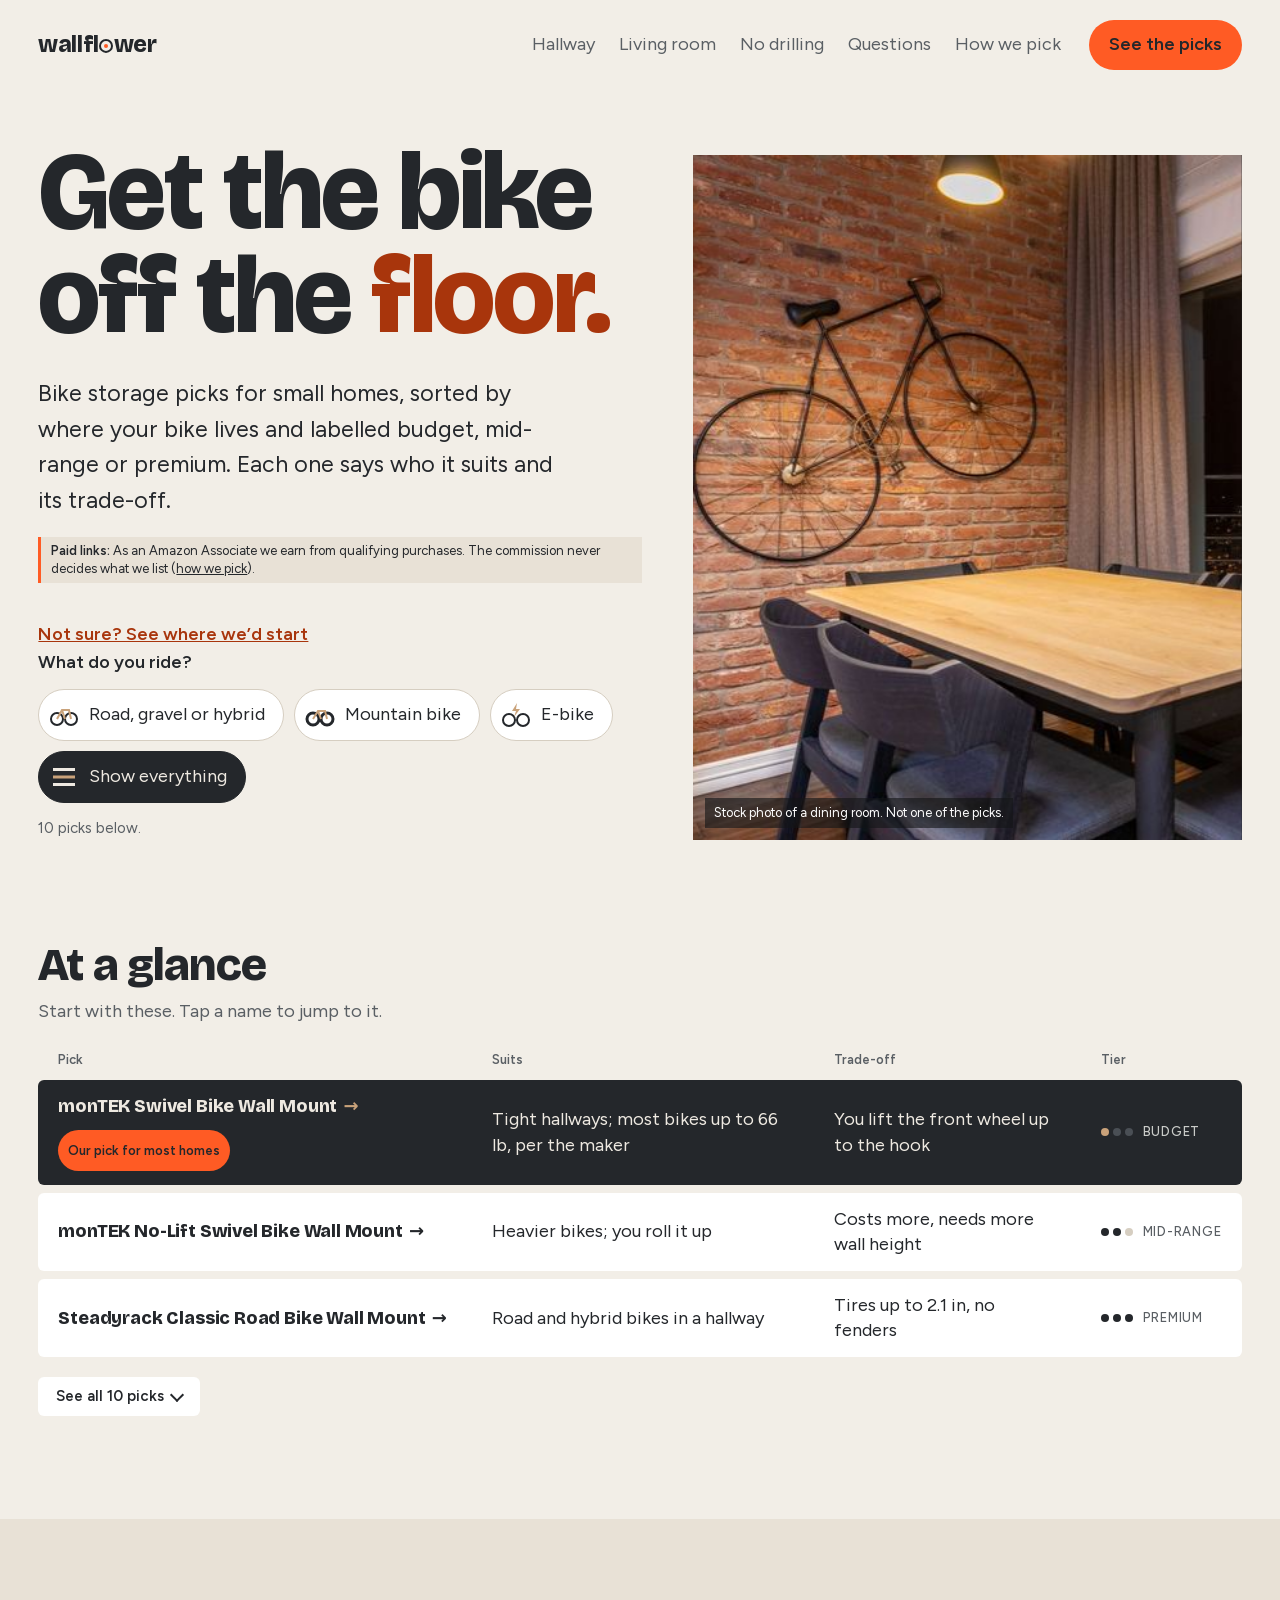
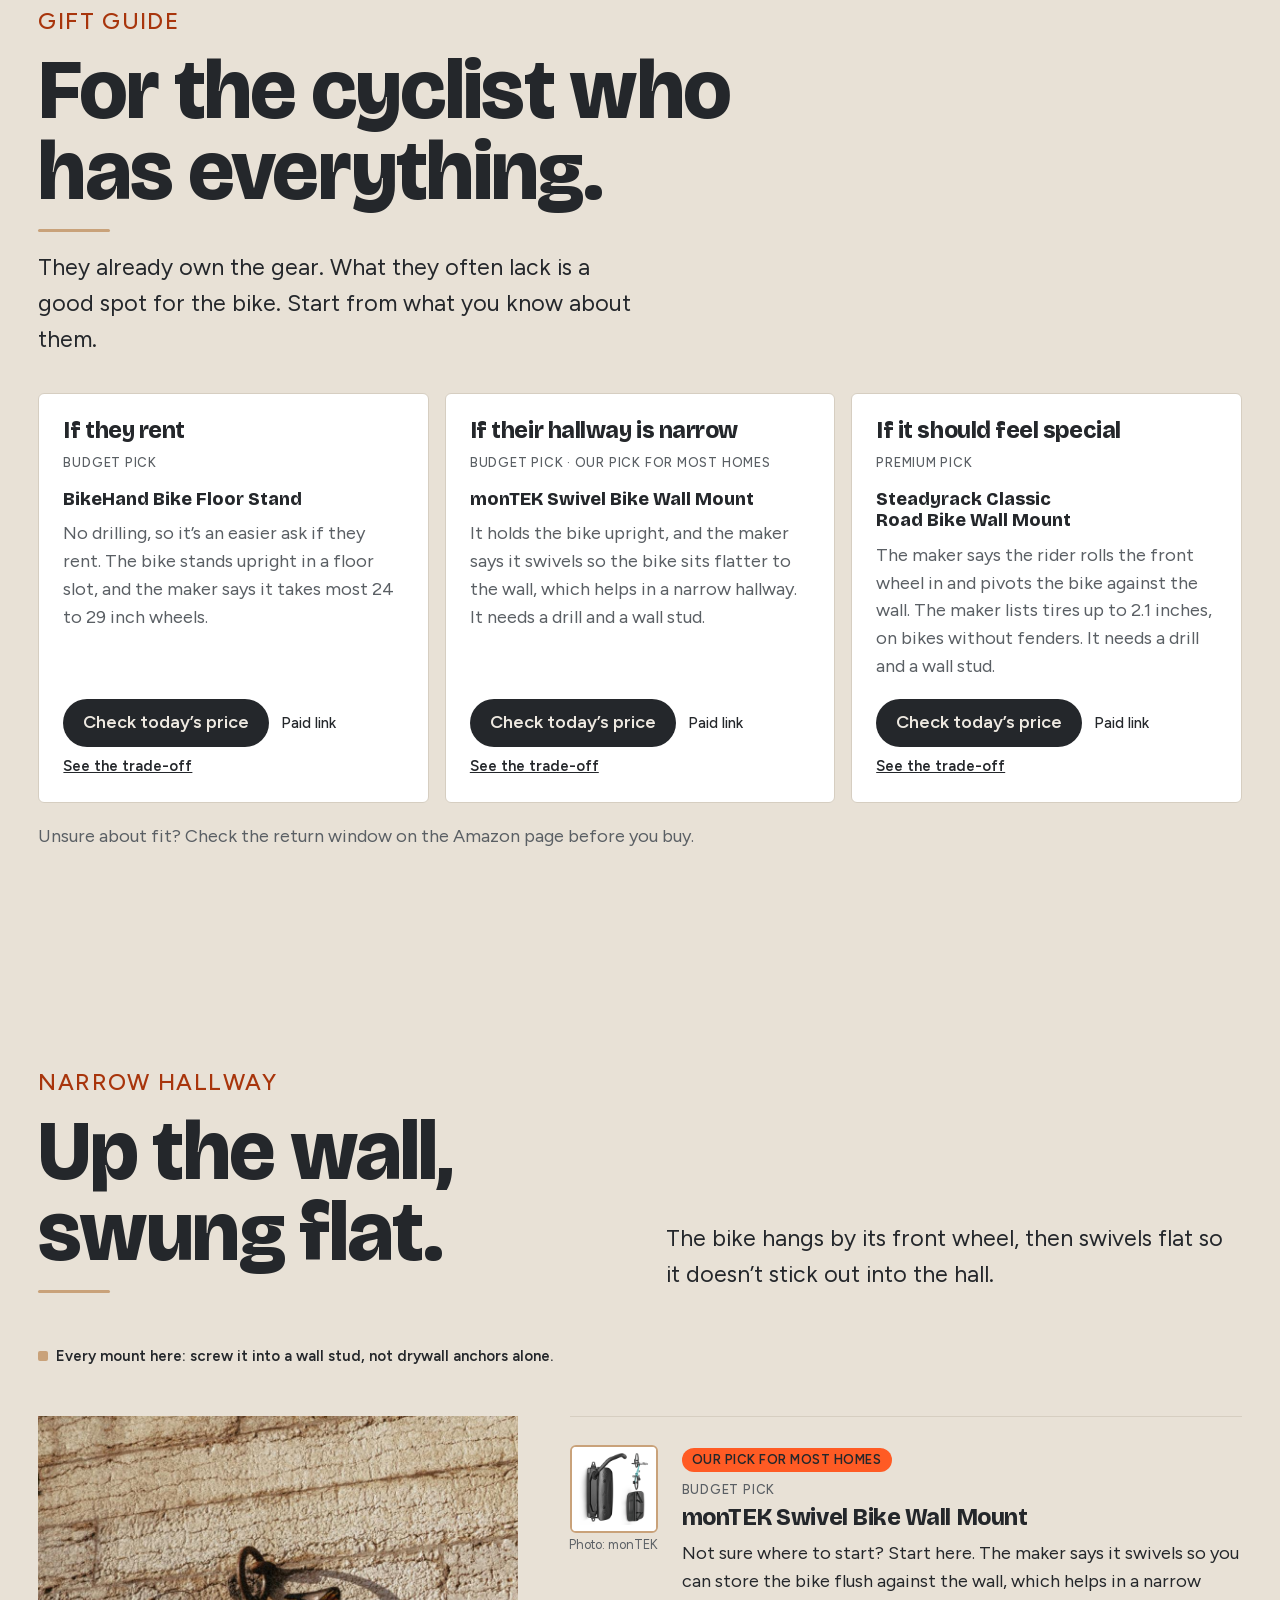
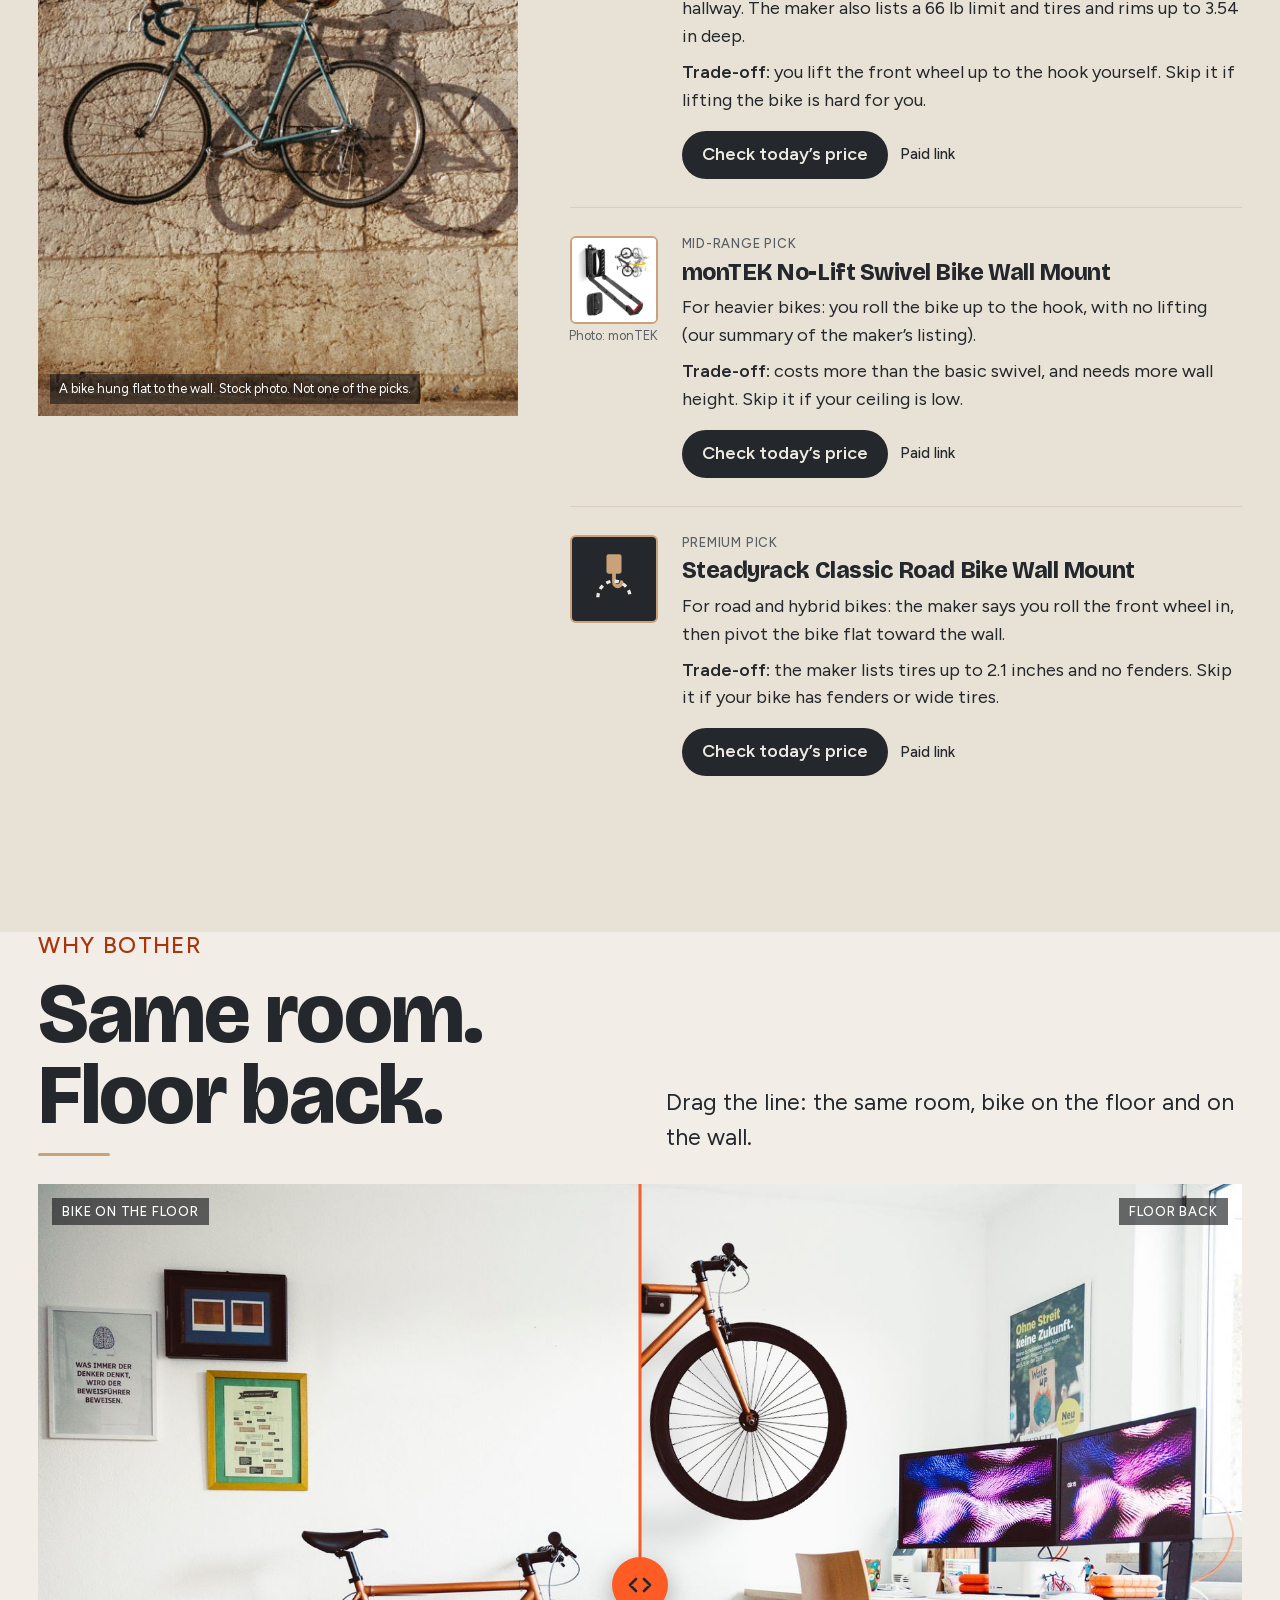
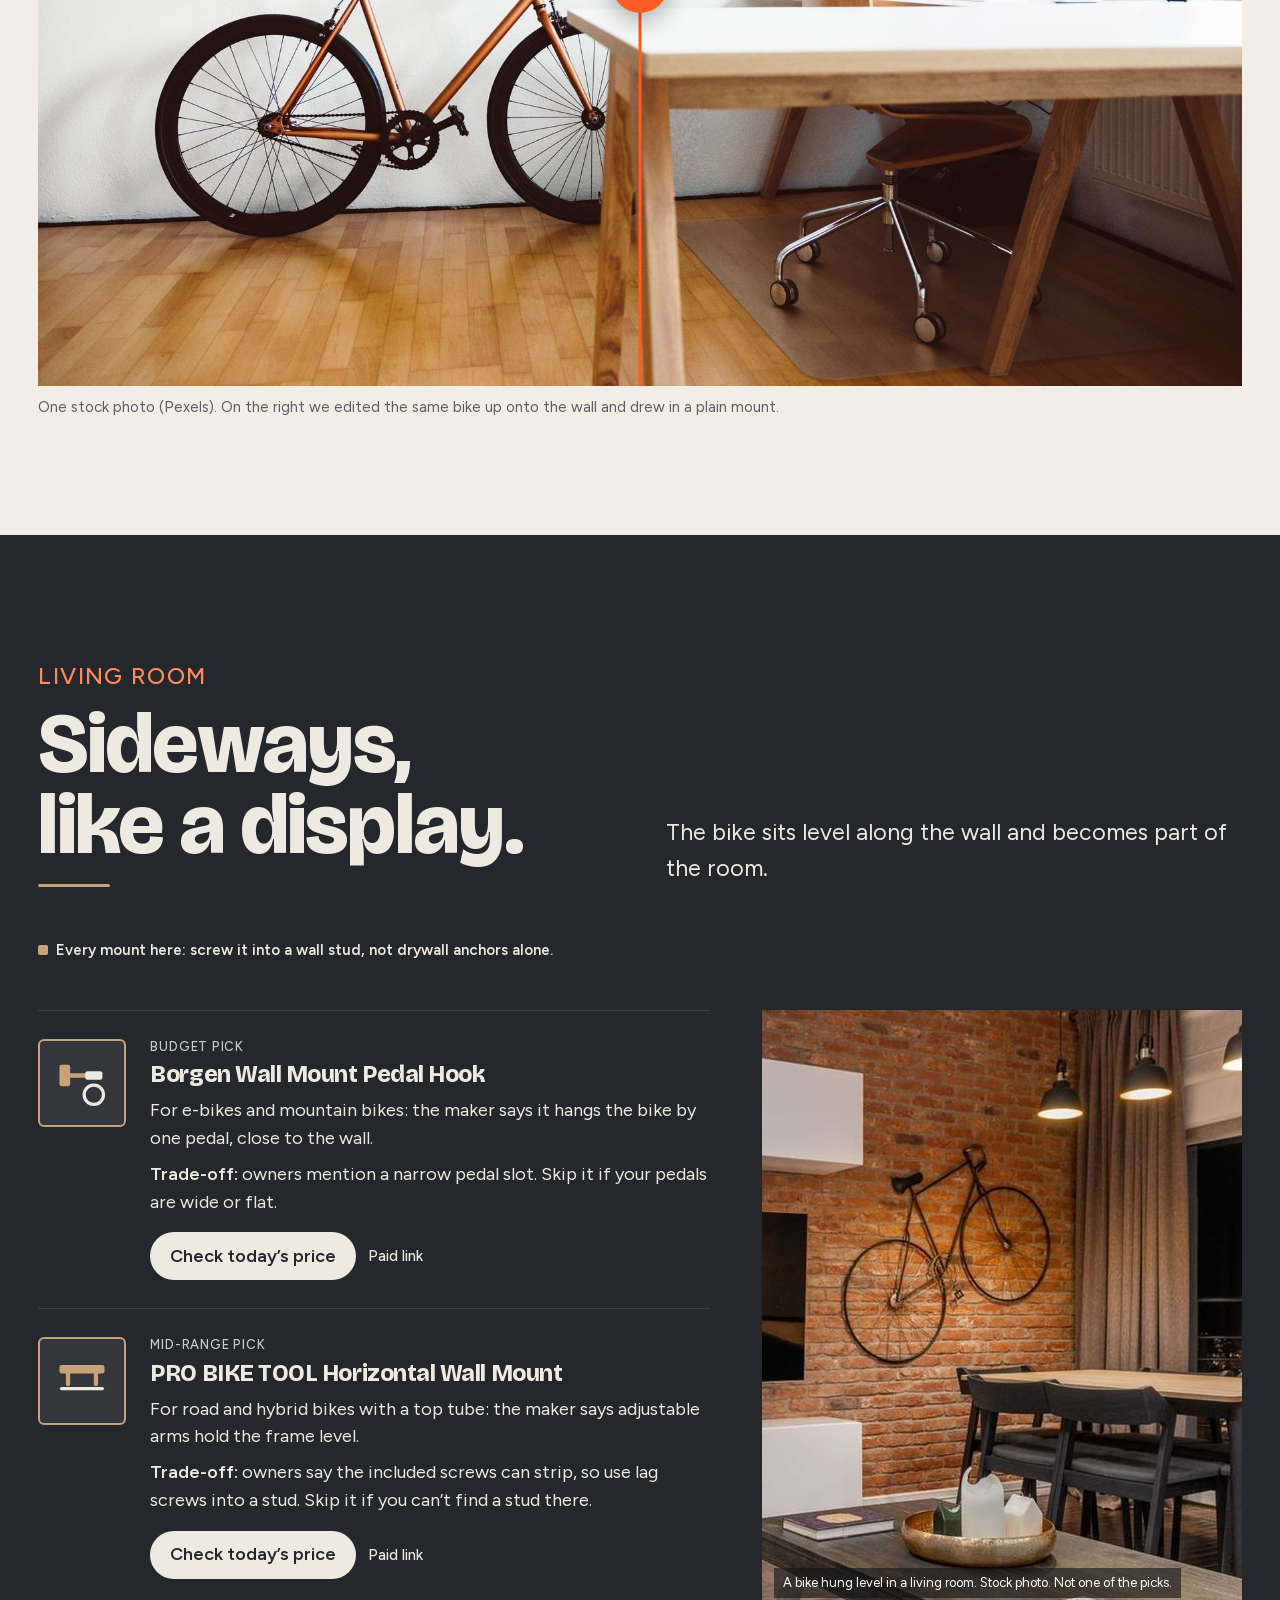
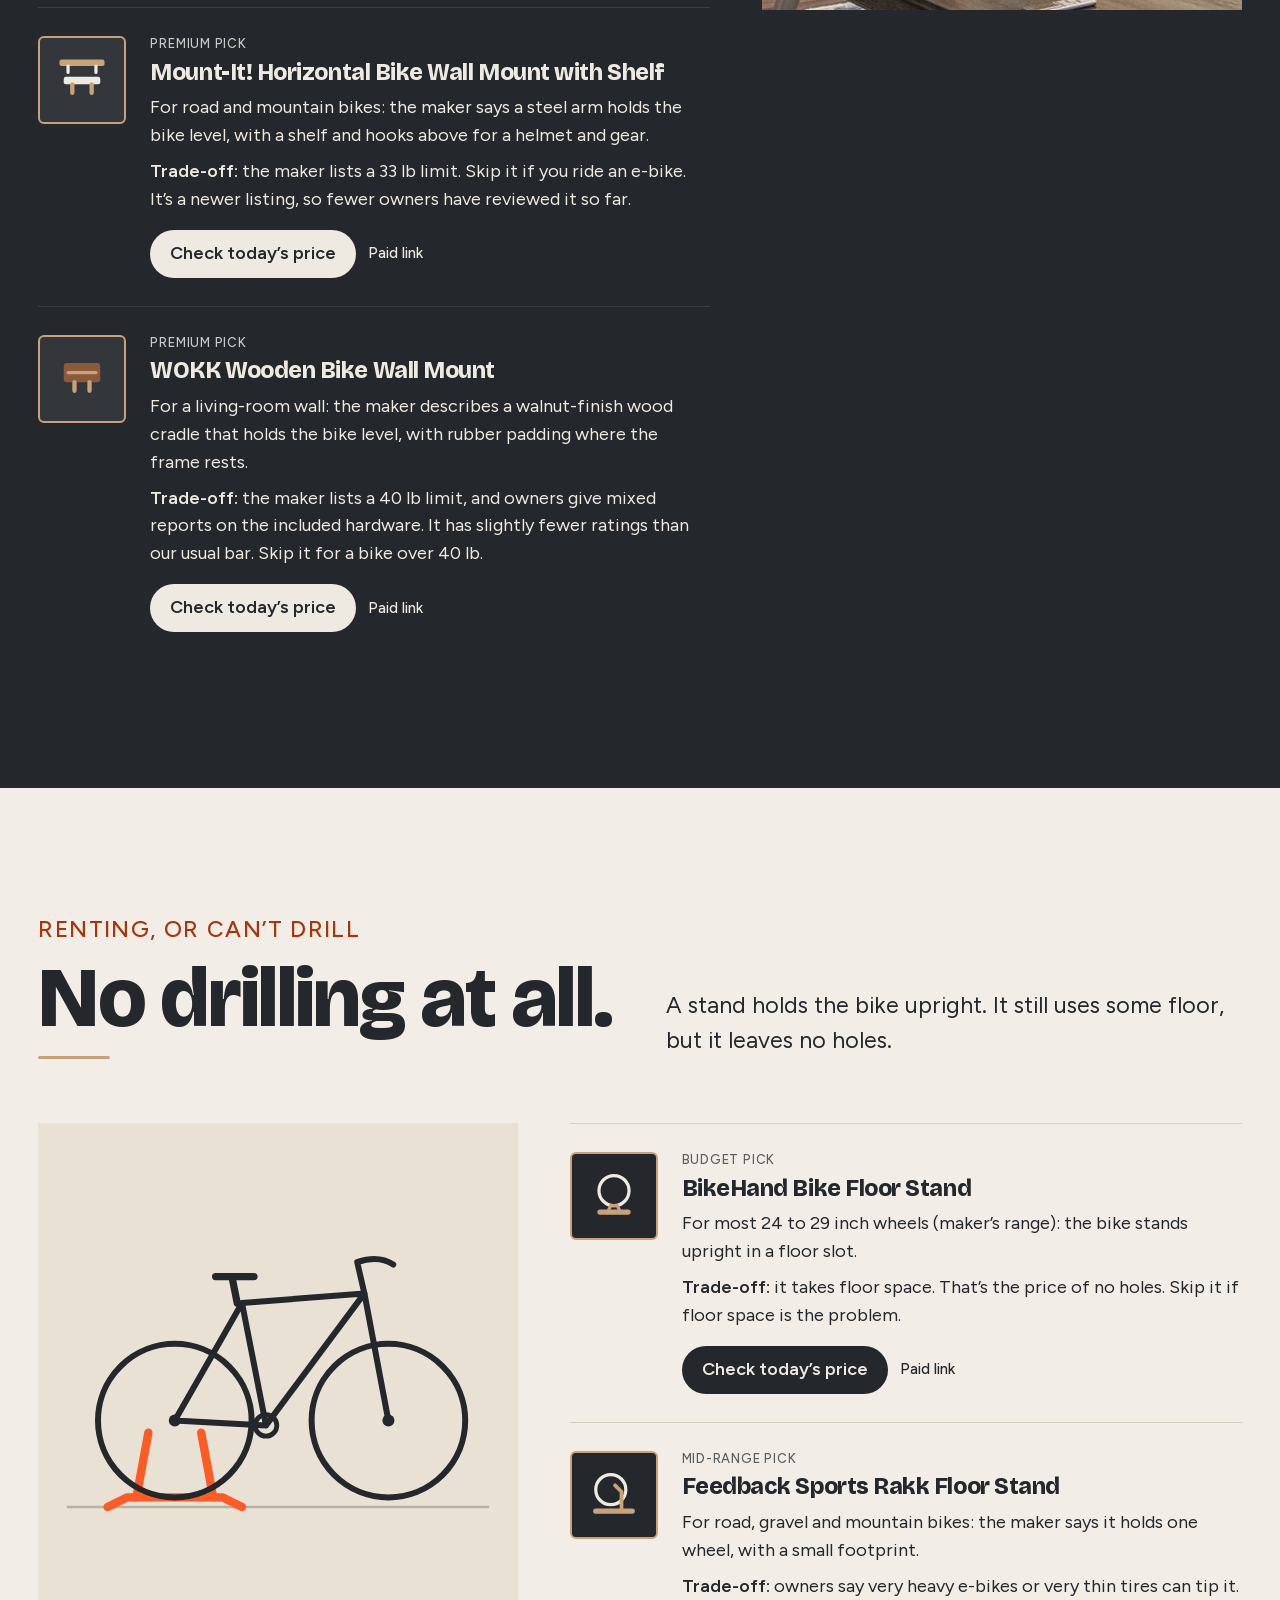
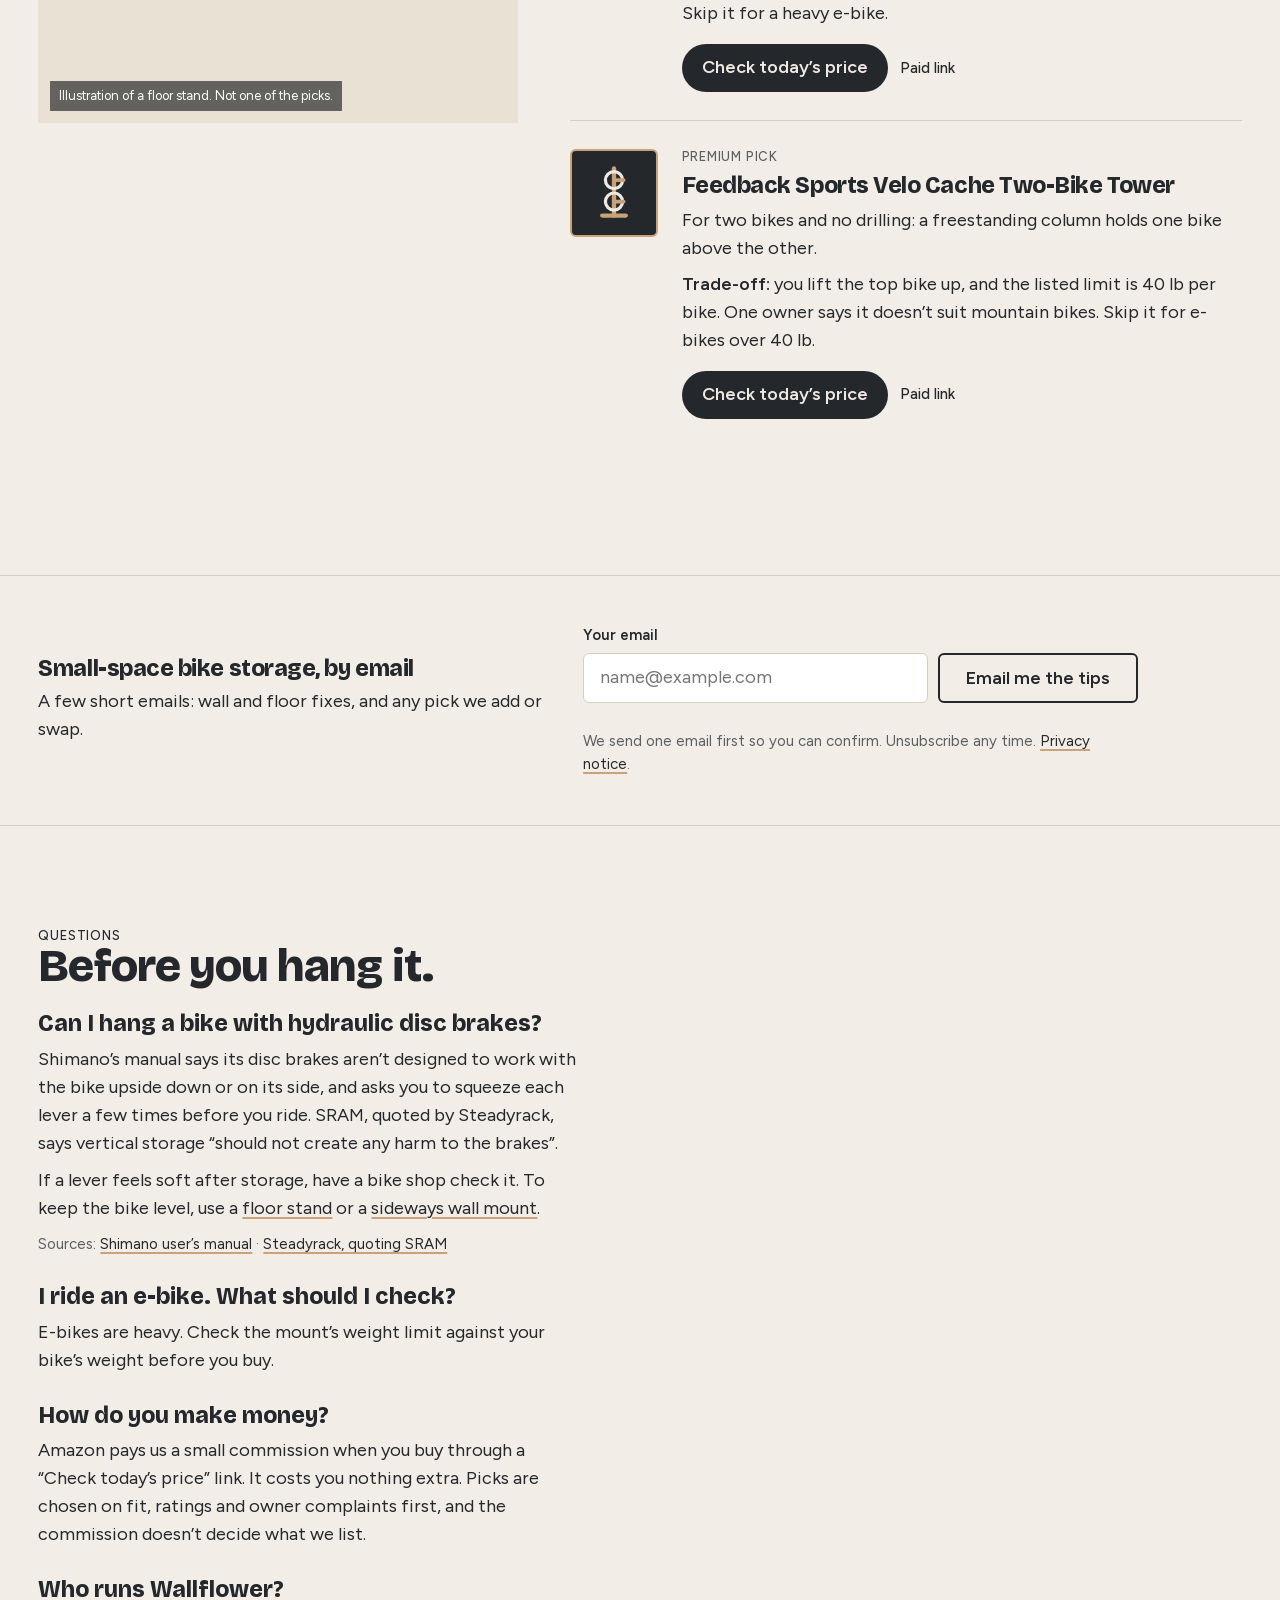
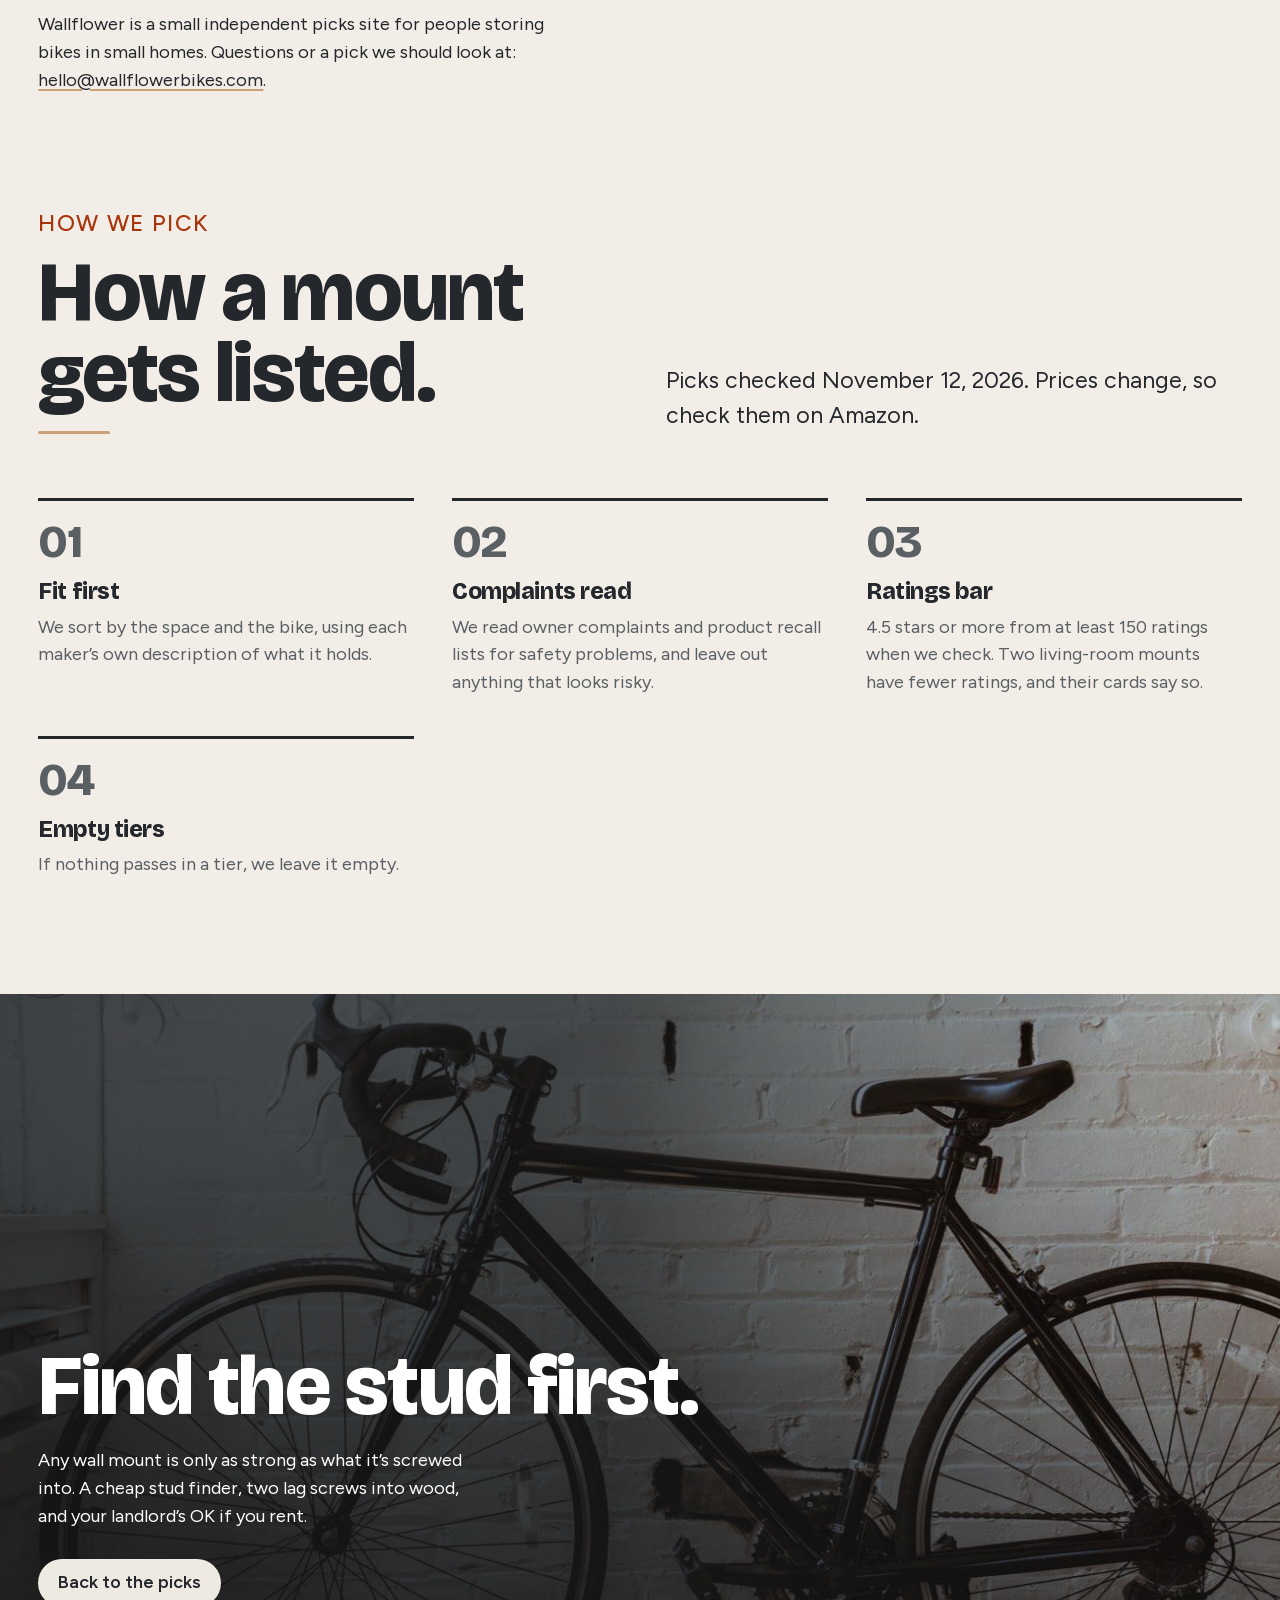
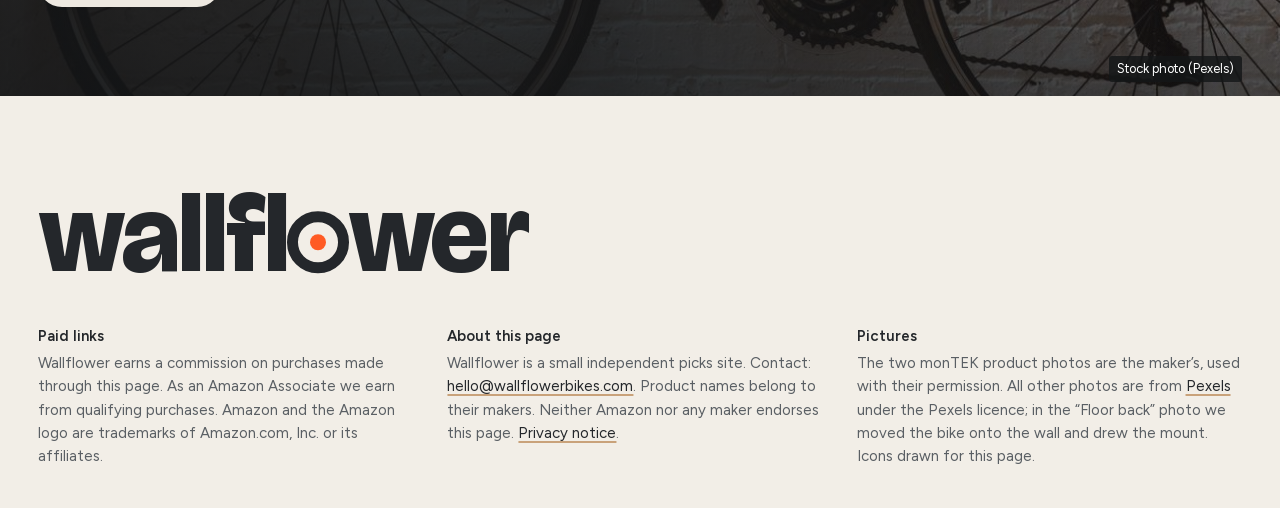
==== commit 714a631a: "Bring back the orange on the first screen: See the picks button, 'floor.' in the headline, Paid link" ====
--- a/picks/index.html
+++ b/picks/index.html
@@ -377,8 +377,6 @@
 .hero h1{line-height:.94}.gh h2,.close h2{line-height:.96}footer .name{line-height:.9}
 .pick h3,.steps h3,.faq dt,.gift-card .if{line-height:1.15}
 /* colour: orange only for the pill, eyebrows, logo dot and slider */
-.hero h1 em{color:inherit}
-.paid{border-left-color:var(--oak)!important}
 .tier,.gl .tier,.g-wall .tier{color:var(--fg-2)!important}.g-wall .tier{color:#C9CBC8!important}
 .steps li::before{color:var(--fg-2)}
 .gh h2::after,.g-wall .gh h2::after{background:var(--oak)!important}
@@ -387,7 +385,7 @@
 @media (prefers-color-scheme:dark){:root:not([data-theme="light"]) .glance{--gl-top:#2E3236;--gl-top-ink:#EEE9E1;--gl-top-muted:#AEB0AE;--gl-top-acc:var(--oak);--gl-top-off:#4A4F55;--gl-acc:var(--fg);--gl-acc-ink:var(--graphite)}}
 :root[data-theme="dark"] .glance{--gl-top:#2E3236;--gl-top-ink:#EEE9E1;--gl-top-muted:#AEB0AE;--gl-top-acc:var(--oak);--gl-top-off:#4A4F55;--gl-acc:var(--fg);--gl-acc-ink:var(--graphite)}
 /* one button: graphite on paper, warm light on graphite or photo; never orange */
-.btn,.act,.su button:not(.su-mid button){background:var(--btn-bg)!important;color:var(--btn-fg)!important}
+.btn,.su button:not(.su-mid button){background:var(--btn-bg)!important;color:var(--btn-fg)!important}
 .g-wall .btn,.close .btn{background:#EEE9E1!important;color:var(--graphite)!important}
 .act{transition:transform .2s}
 /* one card: same framed tile for every pick, text in one column, button with "Paid link" beside it */
@@ -438,7 +436,7 @@
 h1,h2,footer .name,.mark{font-variant-ligatures:no-common-ligatures;font-feature-settings:"liga" 0,"clig" 0}
 @media (max-width:880px){.hero{row-gap:0!important}}
 .gl tr.gl-top .tier{color:#C9CBC8!important}
-.start a,.faq dd a,.su-small a,footer .cols a{color:var(--fg)!important;text-decoration-color:var(--oak);text-decoration-thickness:2px;text-underline-offset:3px}
+.faq dd a,.su-small a,footer .cols a{color:var(--fg)!important;text-decoration-color:var(--oak);text-decoration-thickness:2px;text-underline-offset:3px}
 /* round 2: FAQ answers capped near 70 characters a line on desktop; darker scrim behind Find the stud first. */
 .faq dd{max-width:30em}
 .close .scrim{background:linear-gradient(90deg,rgba(20,22,24,.8) 0%,rgba(20,22,24,.72) 48%,rgba(20,22,24,.3) 80%,rgba(20,22,24,.1) 100%),linear-gradient(180deg,rgba(20,22,24,0) 30%,rgba(20,22,24,.6))}
